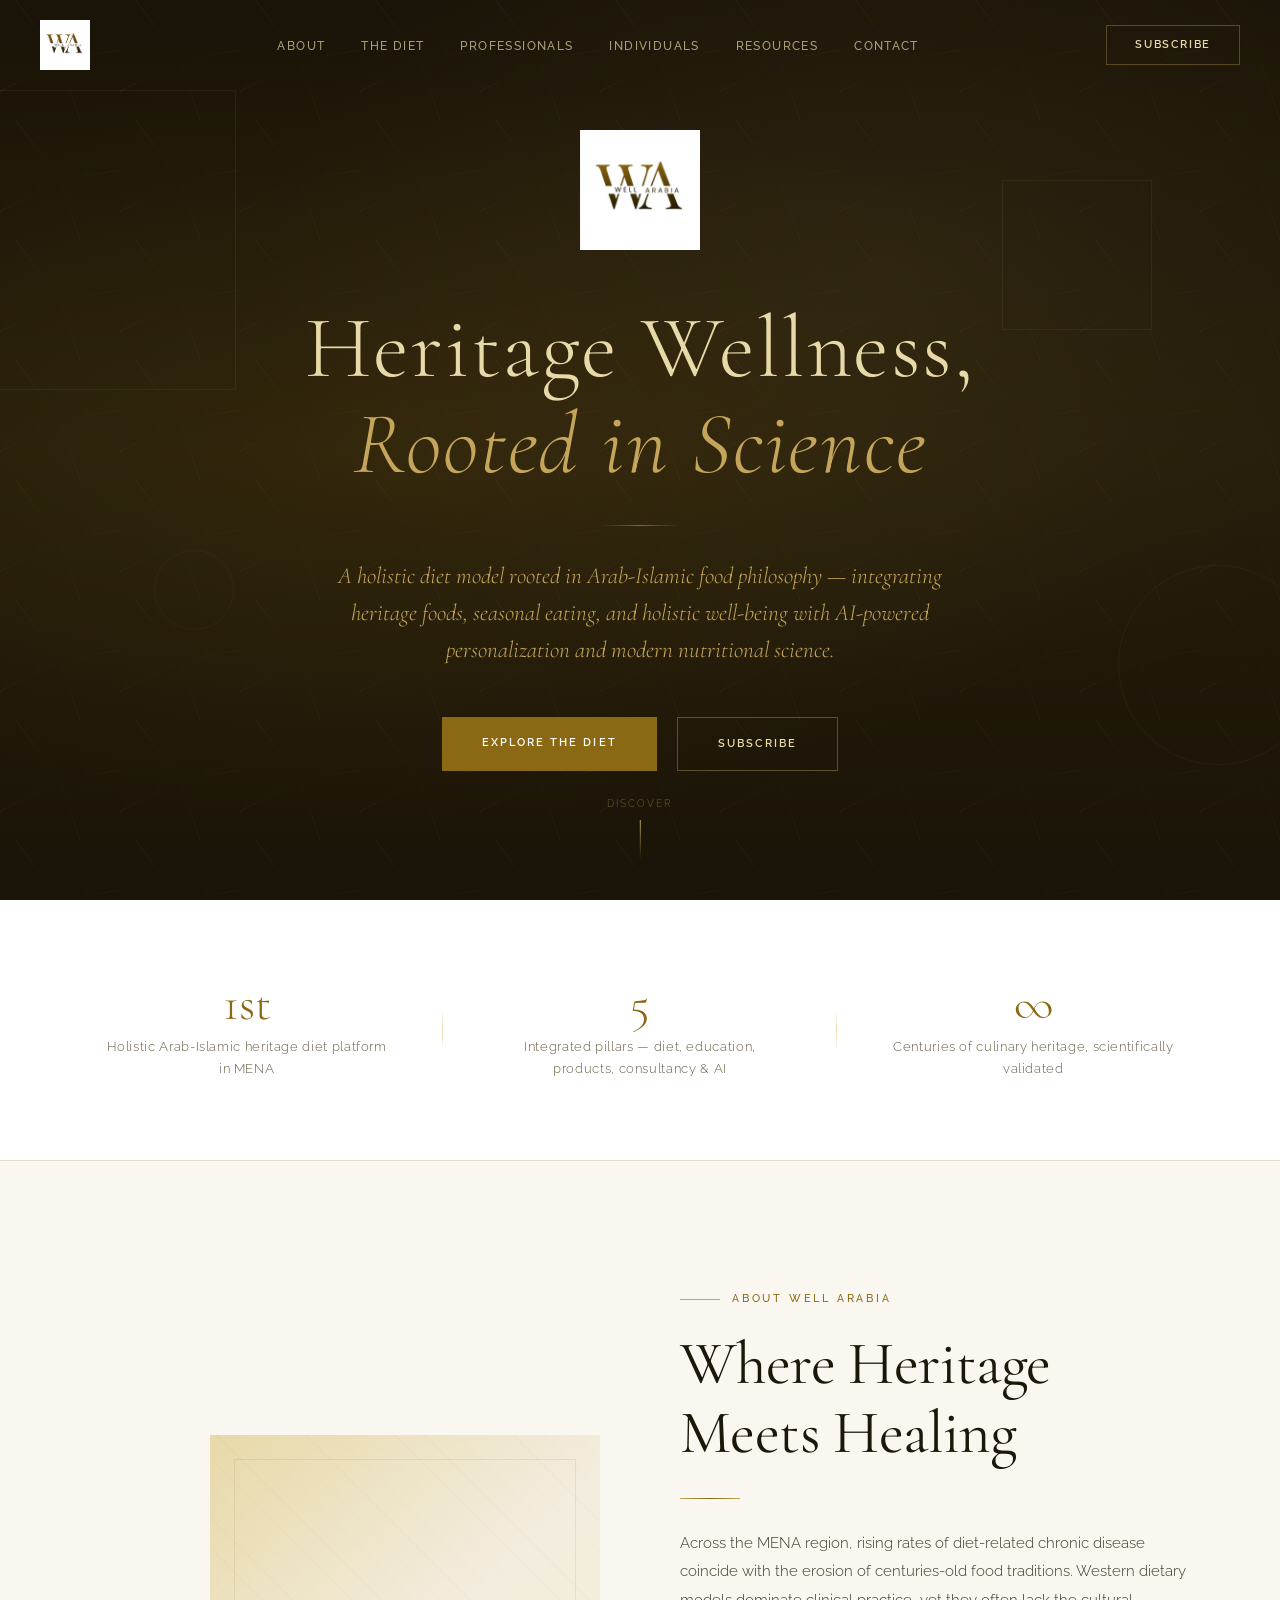
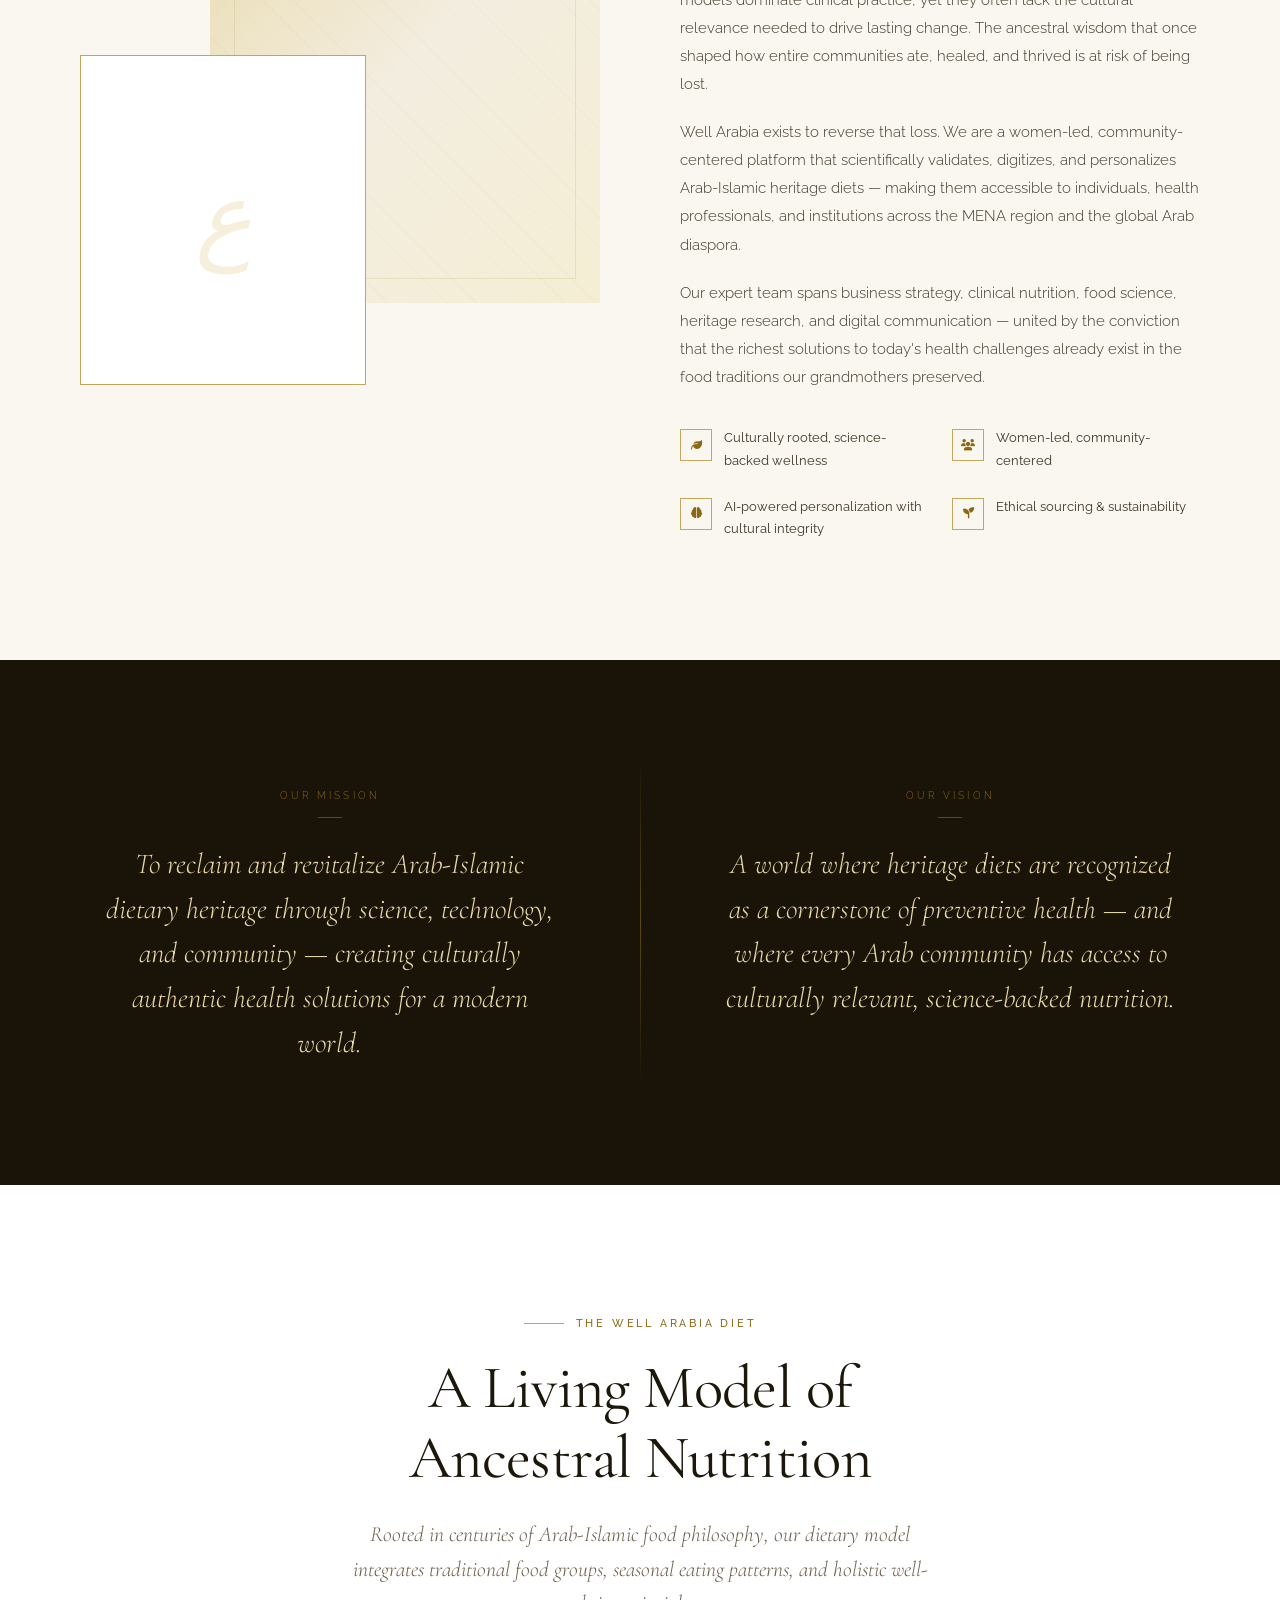
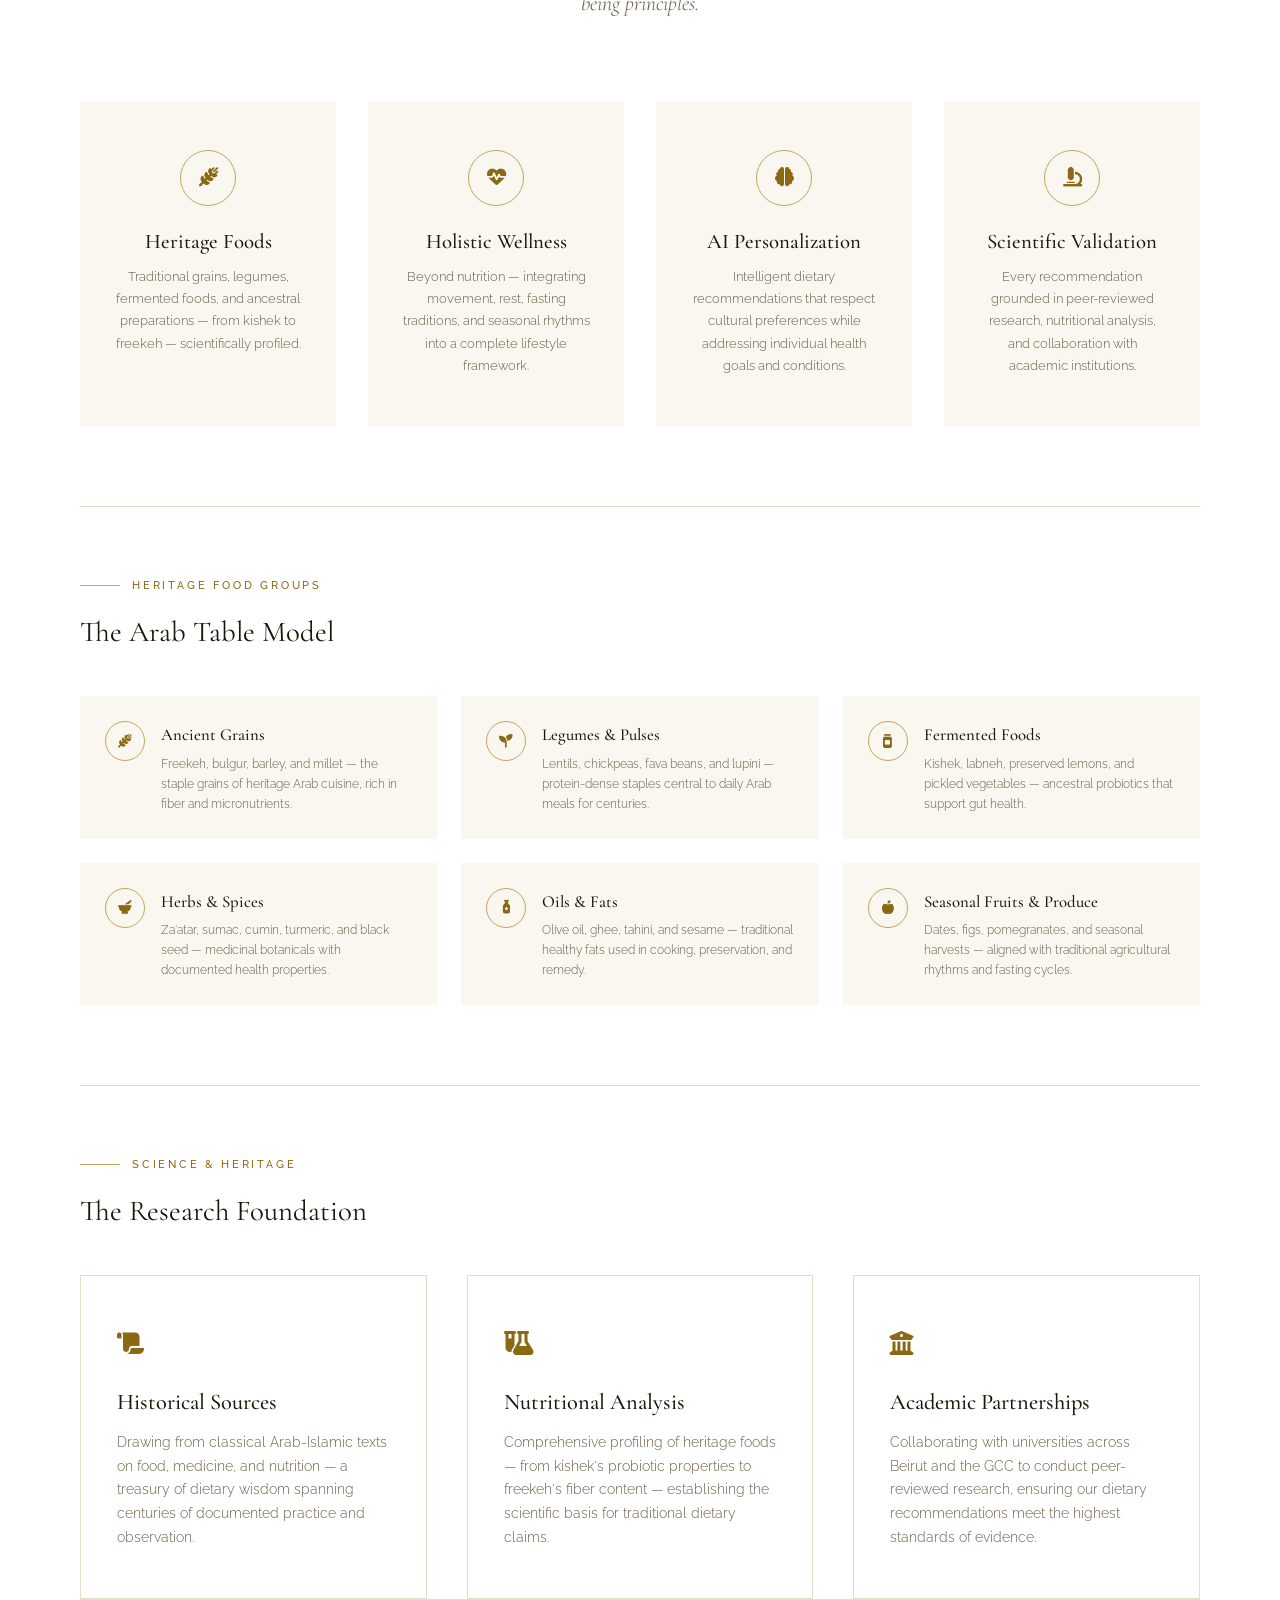
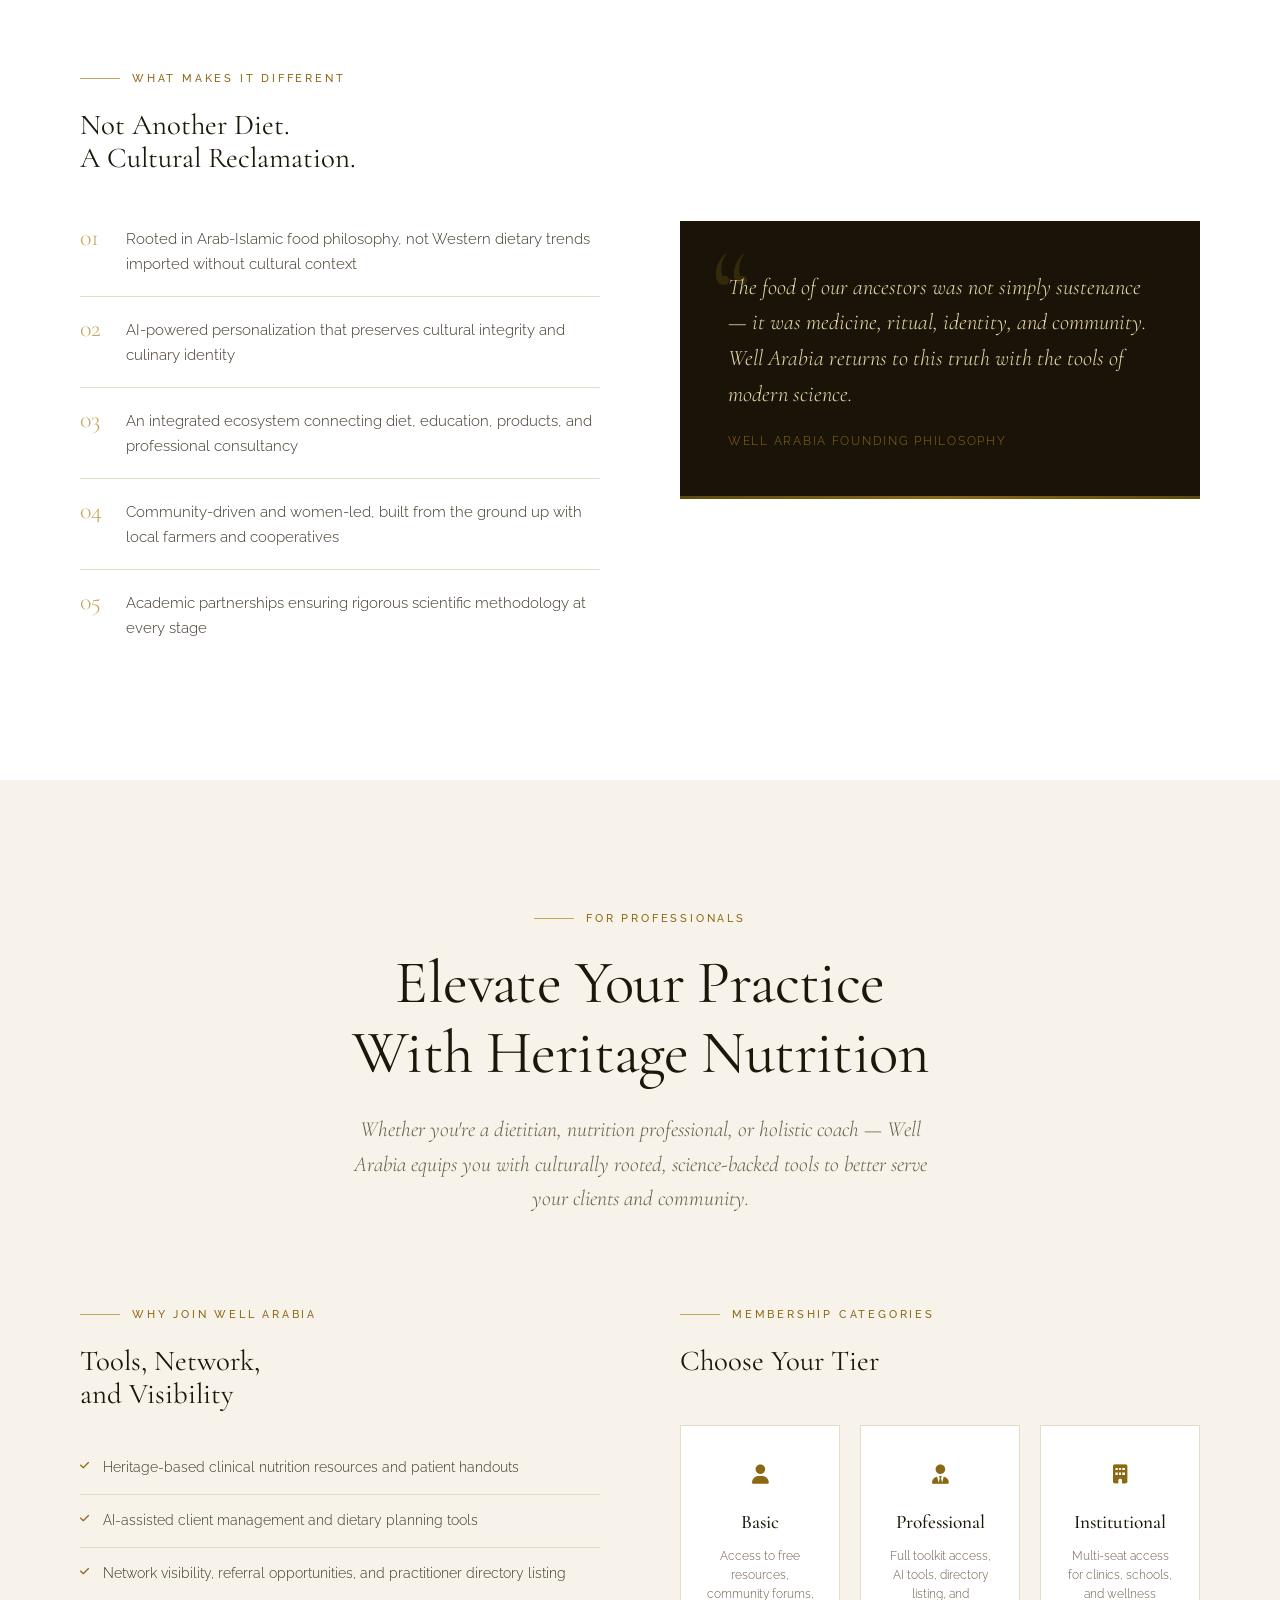
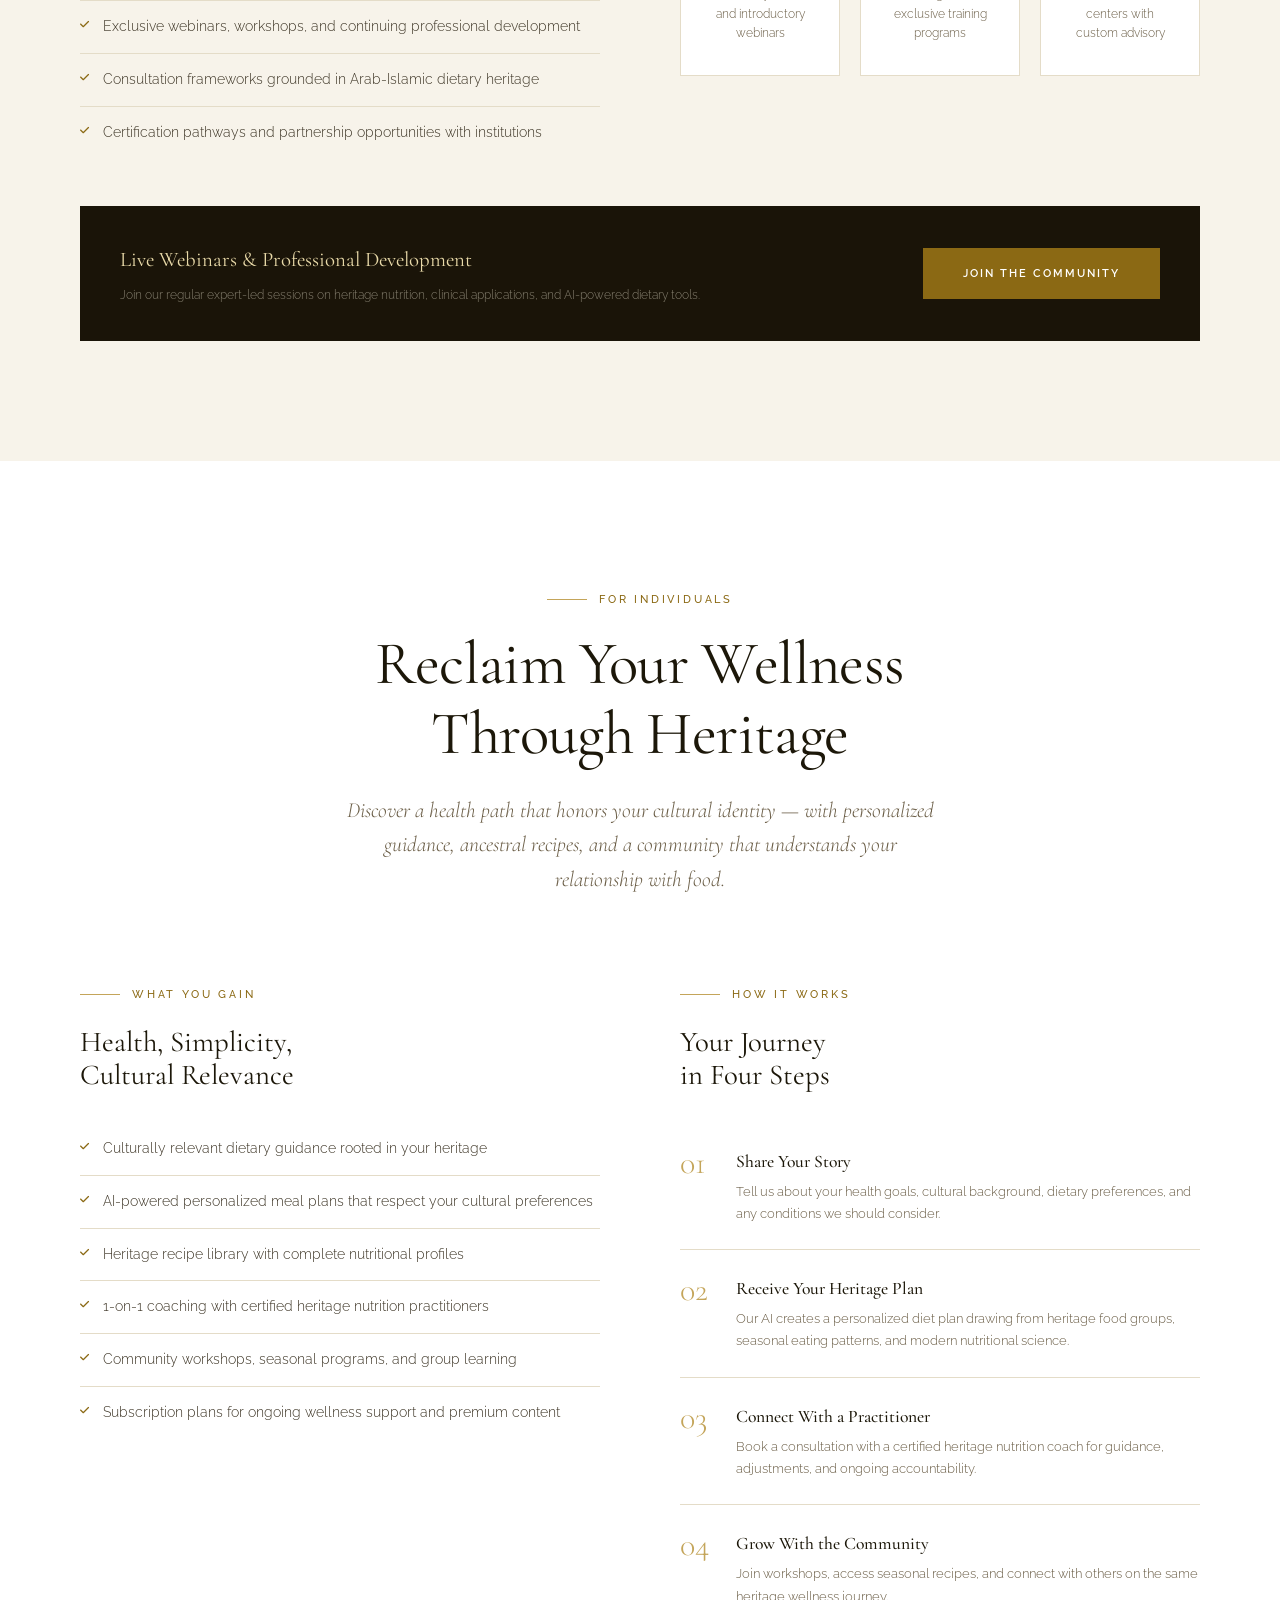
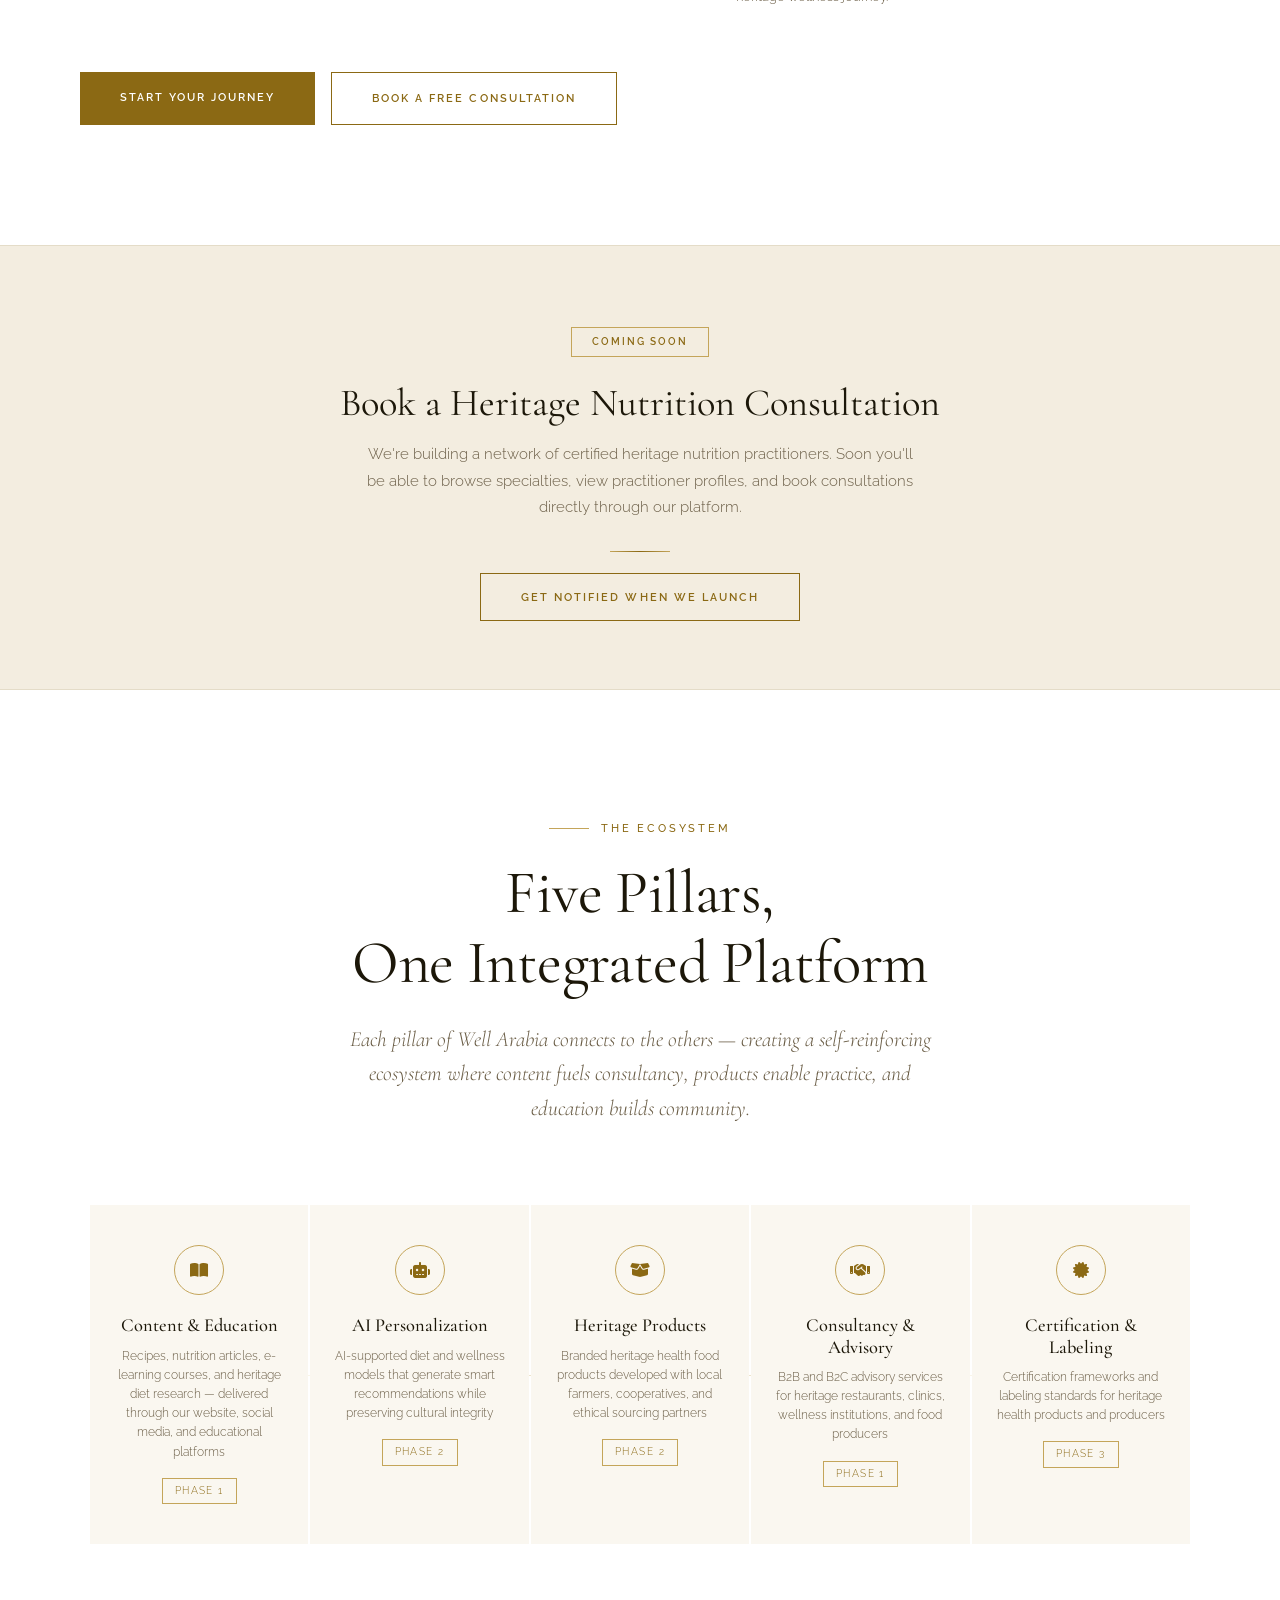
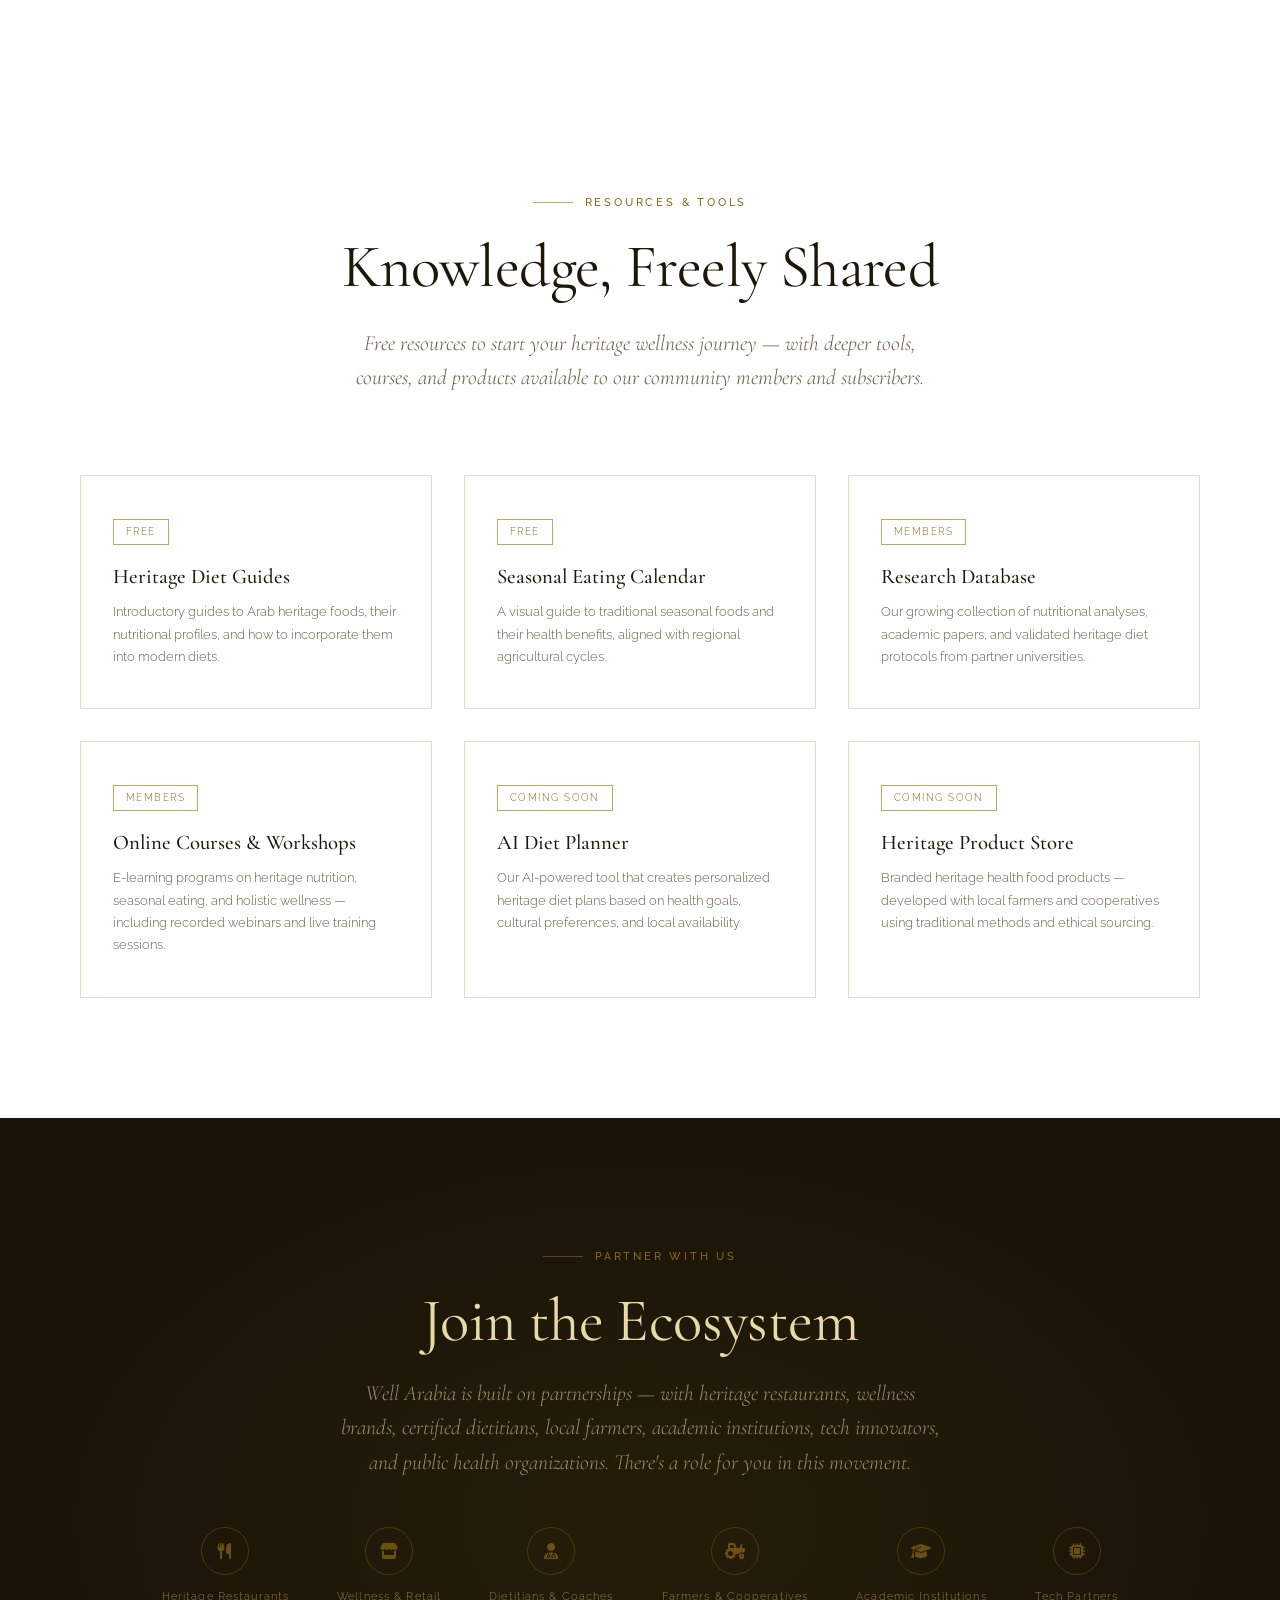
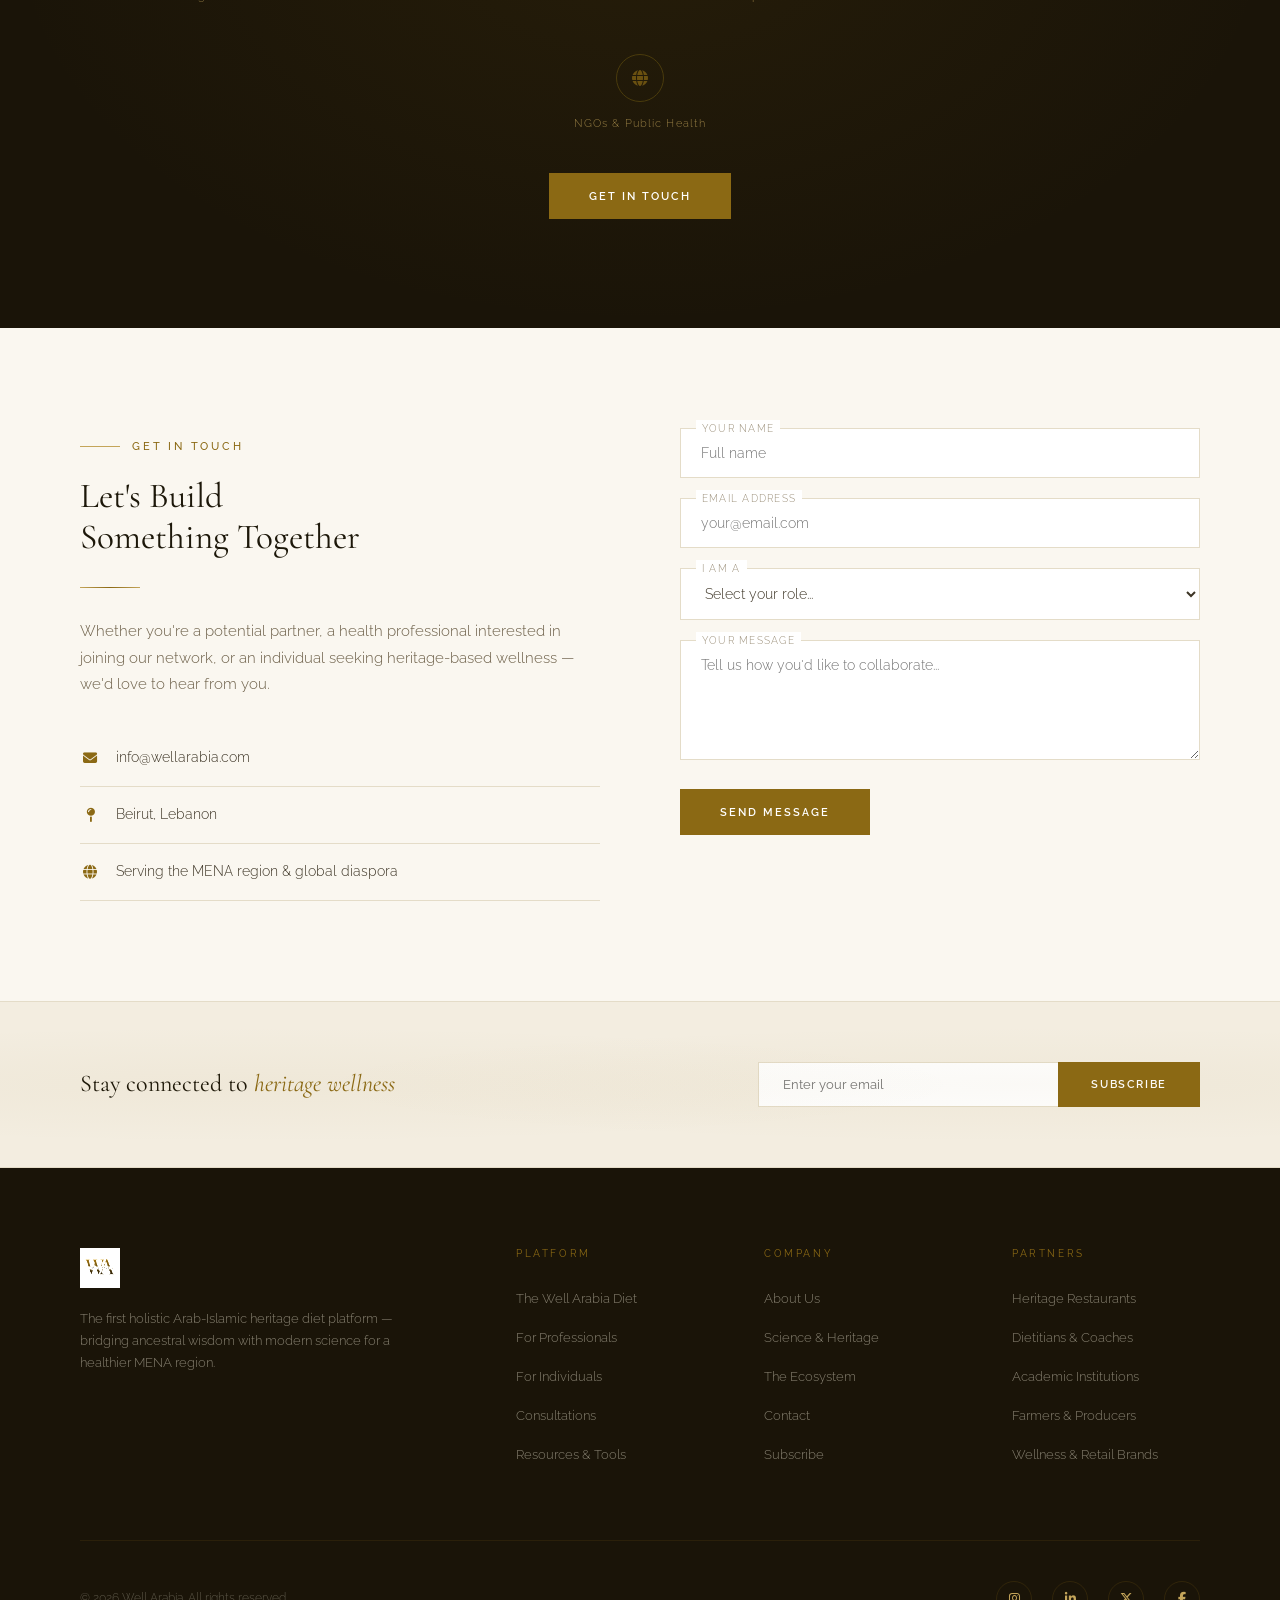
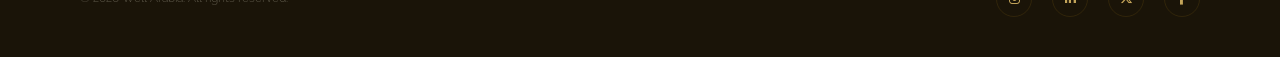
==== index.html @ f4b5411c "Add index.html and logo.jpeg only" ====
<!DOCTYPE html>
<html lang="en">
<head>
    <meta charset="UTF-8">
    <meta name="viewport" content="width=device-width, initial-scale=1.0">
    <meta name="description" content="Well Arabia is the first holistic Arab-Islamic heritage diet platform — bridging ancestral wisdom with modern nutritional science for the MENA region and beyond.">
    <meta name="keywords" content="Arab heritage diet, Islamic nutrition, MENA wellness, heritage foods, ancestral nutrition, cultural health">
    <meta name="author" content="Well Arabia">
    <meta property="og:title" content="Well Arabia — Heritage Wellness, Rooted in Science">
    <meta property="og:description" content="The first holistic Arab-Islamic heritage diet platform — bridging ancestral wisdom with modern nutritional science.">
    <meta property="og:type" content="website">
    <meta property="og:image" content="logo.jpeg">
    <meta name="twitter:card" content="summary_large_image">
    <meta name="twitter:title" content="Well Arabia — Heritage Wellness, Rooted in Science">
    <meta name="twitter:description" content="The first holistic Arab-Islamic heritage diet platform — bridging ancestral wisdom with modern nutritional science.">
    <link rel="icon" type="image/jpeg" href="logo.jpeg">
    <title>Well Arabia — Heritage Wellness, Rooted in Science</title>
    <link rel="preconnect" href="https://fonts.googleapis.com">
    <link rel="preconnect" href="https://fonts.gstatic.com" crossorigin>
    <link href="https://fonts.googleapis.com/css2?family=Cormorant+Garamond:ital,wght@0,300;0,400;0,500;0,600;0,700;1,300;1,400;1,500&family=Raleway:wght@200;300;400;500;600;700&display=swap" rel="stylesheet">
    <link rel="stylesheet" href="https://cdnjs.cloudflare.com/ajax/libs/font-awesome/6.5.1/css/all.min.css">
    <style>
        /* ═══════════════════════════════════════════
           RESET & ROOT
        ═══════════════════════════════════════════ */
        *, *::before, *::after { margin: 0; padding: 0; box-sizing: border-box; }

        :root {
            --gold-deep:    #3A2A08;
            --gold-dark:    #5C4A0E;
            --gold:         #8B6914;
            --gold-mid:     #A6811E;
            --gold-light:   #C4A55A;
            --gold-pale:    #E8D9A8;
            --gold-whisper: #F5EED4;

            --bg-cream:     #FAF7F0;
            --bg-warm:      #F3EDE0;
            --bg-dark:      #1A1408;
            --bg-section:   #F7F3EA;

            --text-dark:    #1C1709;
            --text-body:    #3D3526;
            --text-mid:     #6B5E47;
            --text-light:   #9A8E78;
            --text-on-dark: #F0EAD6;

            --white:        #FFFFFF;
            --border:       #E4DCC8;

            --font-display: 'Cormorant Garamond', Georgia, serif;
            --font-body:    'Raleway', 'Helvetica Neue', sans-serif;

            --ease-out: cubic-bezier(0.25, 0.46, 0.45, 0.94);
            --ease-spring: cubic-bezier(0.34, 1.56, 0.64, 1);
        }

        html {
            scroll-behavior: smooth;
            font-size: 16px;
            overflow-x: hidden;
        }

        body {
            font-family: var(--font-body);
            font-weight: 300;
            color: var(--text-body);
            background: var(--bg-cream);
            line-height: 1.7;
            overflow-x: hidden;
            -webkit-font-smoothing: antialiased;
        }

        ::selection {
            background: var(--gold-pale);
            color: var(--gold-deep);
        }

        img { max-width: 100%; display: block; }
        a { color: inherit; text-decoration: none; }

        /* ═══════════════════════════════════════════
           TYPOGRAPHY
        ═══════════════════════════════════════════ */
        h1, h2, h3, h4, h5 {
            font-family: var(--font-display);
            font-weight: 400;
            color: var(--text-dark);
            line-height: 1.15;
        }

        .section-label {
            font-family: var(--font-body);
            font-weight: 500;
            font-size: 0.7rem;
            letter-spacing: 0.25em;
            text-transform: uppercase;
            color: var(--gold);
            display: inline-flex;
            align-items: center;
            gap: 12px;
            margin-bottom: 20px;
        }

        .section-label::before {
            content: '';
            width: 40px;
            height: 1px;
            background: var(--gold-light);
        }

        .section-title {
            font-size: clamp(2.2rem, 5vw, 3.8rem);
            margin-bottom: 24px;
            letter-spacing: -0.01em;
        }

        .section-subtitle {
            font-family: var(--font-display);
            font-size: clamp(1.1rem, 2vw, 1.35rem);
            font-weight: 300;
            font-style: italic;
            color: var(--text-mid);
            max-width: 600px;
            line-height: 1.6;
        }

        /* ═══════════════════════════════════════════
           LAYOUT UTILITIES
        ═══════════════════════════════════════════ */
        .container {
            max-width: 1200px;
            margin: 0 auto;
            padding: 0 40px;
        }

        .container--narrow {
            max-width: 800px;
        }

        .container--wide {
            max-width: 1400px;
        }

        section {
            padding: 120px 0;
            position: relative;
        }

        /* ═══════════════════════════════════════════
           GOLDEN DIVIDER
        ═══════════════════════════════════════════ */
        .divider {
            width: 60px;
            height: 1px;
            background: linear-gradient(90deg, var(--gold-light), var(--gold), var(--gold-light));
            margin: 30px 0;
        }

        .divider--center { margin: 30px auto; }

        /* ═══════════════════════════════════════════
           GEOMETRIC PATTERN (Arabic-inspired)
        ═══════════════════════════════════════════ */
        .pattern-bg {
            position: absolute;
            width: 100%;
            height: 100%;
            top: 0;
            left: 0;
            opacity: 0.03;
            pointer-events: none;
            background-image:
                repeating-linear-gradient(0deg, transparent, transparent 60px, var(--gold) 60px, var(--gold) 61px),
                repeating-linear-gradient(90deg, transparent, transparent 60px, var(--gold) 60px, var(--gold) 61px);
        }

        /* ═══════════════════════════════════════════
           NAVIGATION
        ═══════════════════════════════════════════ */
        .nav {
            position: fixed;
            top: 0;
            left: 0;
            width: 100%;
            z-index: 1000;
            padding: 20px 0;
            transition: all 0.5s var(--ease-out);
        }

        .nav.scrolled {
            background: rgba(250, 247, 240, 0.95);
            backdrop-filter: blur(20px);
            -webkit-backdrop-filter: blur(20px);
            padding: 12px 0;
            box-shadow: 0 1px 40px rgba(58, 42, 8, 0.06);
        }

        .nav__inner {
            display: flex;
            align-items: center;
            justify-content: space-between;
            max-width: 1400px;
            margin: 0 auto;
            padding: 0 40px;
        }

        .nav__logo {
            height: 50px;
            transition: height 0.5s var(--ease-out);
        }

        .nav.scrolled .nav__logo {
            height: 38px;
        }

        .nav__links {
            display: flex;
            align-items: center;
            gap: 36px;
            list-style: none;
        }

        .nav__link {
            font-family: var(--font-body);
            font-size: 0.72rem;
            font-weight: 500;
            letter-spacing: 0.12em;
            text-transform: uppercase;
            color: var(--text-mid);
            position: relative;
            transition: color 0.3s;
            cursor: pointer;
        }

        .nav__link:hover,
        .nav__link.active {
            color: var(--gold);
        }

        .nav__link::after {
            content: '';
            position: absolute;
            bottom: -4px;
            left: 0;
            width: 0;
            height: 1px;
            background: var(--gold);
            transition: width 0.4s var(--ease-out);
        }

        .nav__link:hover::after,
        .nav__link.active::after {
            width: 100%;
        }

        .nav__cta {
            font-family: var(--font-body);
            font-size: 0.68rem;
            font-weight: 600;
            letter-spacing: 0.15em;
            text-transform: uppercase;
            color: var(--gold-deep);
            border: 1px solid var(--gold);
            padding: 10px 28px;
            transition: all 0.4s var(--ease-out);
            cursor: pointer;
            background: transparent;
        }

        .nav__cta:hover {
            background: var(--gold);
            color: var(--white);
        }

        /* Mobile hamburger */
        .nav__hamburger {
            display: none;
            flex-direction: column;
            gap: 5px;
            cursor: pointer;
            z-index: 1001;
        }

        .nav__hamburger span {
            width: 24px;
            height: 1.5px;
            background: var(--text-dark);
            transition: all 0.3s;
        }

        /* ═══════════════════════════════════════════
           HERO
        ═══════════════════════════════════════════ */
        .hero {
            min-height: 100vh;
            display: flex;
            align-items: center;
            justify-content: center;
            position: relative;
            overflow: hidden;
            background: var(--bg-dark);
            padding: 0;
        }

        .hero__bg {
            position: absolute;
            inset: 0;
            background:
                radial-gradient(ellipse at 30% 50%, rgba(139, 105, 20, 0.15) 0%, transparent 60%),
                radial-gradient(ellipse at 70% 30%, rgba(196, 165, 90, 0.08) 0%, transparent 50%),
                linear-gradient(180deg, var(--bg-dark) 0%, #241C0A 50%, var(--bg-dark) 100%);
        }

        .hero__pattern {
            position: absolute;
            inset: 0;
            opacity: 0.04;
            background-image:
                repeating-conic-gradient(from 0deg at 50% 50%, transparent 0deg, transparent 80deg, var(--gold-light) 80deg, var(--gold-light) 81deg);
            background-size: 120px 120px;
        }

        .hero__content {
            position: relative;
            text-align: center;
            max-width: 900px;
            padding: 40px;
            z-index: 2;
        }

        .hero__logo-mark {
            width: 120px;
            margin: 0 auto 50px;
            opacity: 0;
            transform: translateY(30px);
            animation: fadeUp 1s 0.3s var(--ease-out) forwards;
        }

        .hero__title {
            font-family: var(--font-display);
            font-size: clamp(2.8rem, 7vw, 5.5rem);
            font-weight: 300;
            color: var(--gold-pale);
            letter-spacing: 0.02em;
            line-height: 1.1;
            margin-bottom: 10px;
            opacity: 0;
            transform: translateY(40px);
            animation: fadeUp 1s 0.5s var(--ease-out) forwards;
        }

        .hero__title em {
            font-style: italic;
            color: var(--gold-light);
        }

        .hero__line {
            width: 80px;
            height: 1px;
            background: linear-gradient(90deg, transparent, var(--gold), transparent);
            margin: 32px auto;
            opacity: 0;
            animation: fadeIn 1s 0.9s var(--ease-out) forwards;
        }

        .hero__subtitle {
            font-family: var(--font-display);
            font-size: clamp(1.1rem, 2.2vw, 1.45rem);
            font-weight: 300;
            font-style: italic;
            color: var(--gold-light);
            opacity: 0.8;
            max-width: 650px;
            margin: 0 auto 48px;
            line-height: 1.6;
            opacity: 0;
            transform: translateY(30px);
            animation: fadeUp 1s 0.8s var(--ease-out) forwards;
        }

        .hero__actions {
            display: flex;
            gap: 20px;
            justify-content: center;
            flex-wrap: wrap;
            opacity: 0;
            transform: translateY(20px);
            animation: fadeUp 1s 1.1s var(--ease-out) forwards;
        }

        .btn {
            font-family: var(--font-body);
            font-size: 0.7rem;
            font-weight: 600;
            letter-spacing: 0.18em;
            text-transform: uppercase;
            padding: 16px 40px;
            border: none;
            cursor: pointer;
            transition: all 0.4s var(--ease-out);
            position: relative;
            overflow: hidden;
        }

        .btn--primary {
            background: var(--gold);
            color: var(--white);
        }

        .btn--primary:hover {
            background: var(--gold-mid);
            transform: translateY(-2px);
            box-shadow: 0 12px 40px rgba(139, 105, 20, 0.3);
        }

        .btn--outline {
            background: transparent;
            color: var(--gold-pale);
            border: 1px solid rgba(196, 165, 90, 0.4);
        }

        .btn--outline:hover {
            border-color: var(--gold);
            color: var(--gold-light);
            transform: translateY(-2px);
        }

        .btn--dark {
            background: transparent;
            color: var(--gold);
            border: 1px solid var(--gold);
        }

        .btn--dark:hover {
            background: var(--gold);
            color: var(--white);
            transform: translateY(-2px);
            box-shadow: 0 12px 40px rgba(139, 105, 20, 0.2);
        }

        .hero__scroll {
            position: absolute;
            bottom: 40px;
            left: 50%;
            transform: translateX(-50%);
            display: flex;
            flex-direction: column;
            align-items: center;
            gap: 8px;
            opacity: 0;
            animation: fadeIn 1s 1.5s var(--ease-out) forwards;
        }

        .hero__scroll span {
            font-family: var(--font-body);
            font-size: 0.6rem;
            letter-spacing: 0.2em;
            text-transform: uppercase;
            color: var(--gold-light);
            opacity: 0.5;
        }

        .hero__scroll-line {
            width: 1px;
            height: 40px;
            background: linear-gradient(180deg, var(--gold-light), transparent);
            animation: scrollPulse 2s infinite;
        }

        @keyframes scrollPulse {
            0%, 100% { opacity: 0.3; transform: scaleY(0.5); transform-origin: top; }
            50% { opacity: 0.8; transform: scaleY(1); }
        }

        /* ═══════════════════════════════════════════
           INTRODUCTION STRIP
        ═══════════════════════════════════════════ */
        .intro-strip {
            padding: 80px 0;
            background: var(--white);
            border-bottom: 1px solid var(--border);
        }

        .intro-strip__inner {
            display: grid;
            grid-template-columns: repeat(3, 1fr);
            gap: 60px;
            text-align: center;
        }

        .intro-strip__item {
            padding: 0 20px;
        }

        .intro-strip__number {
            font-family: var(--font-display);
            font-size: 3rem;
            font-weight: 300;
            color: var(--gold);
            line-height: 1;
            margin-bottom: 8px;
        }

        .intro-strip__text {
            font-size: 0.8rem;
            letter-spacing: 0.05em;
            color: var(--text-mid);
        }

        /* ═══════════════════════════════════════════
           ABOUT SECTION
        ═══════════════════════════════════════════ */
        .about {
            background: var(--bg-cream);
        }

        .about__grid {
            display: grid;
            grid-template-columns: 1fr 1fr;
            gap: 80px;
            align-items: center;
        }

        .about__visual {
            position: relative;
            height: 550px;
        }

        .about__image-frame {
            position: absolute;
            width: 75%;
            height: 85%;
            top: 0;
            right: 0;
            background:
                linear-gradient(135deg, var(--gold-pale) 0%, var(--bg-warm) 50%, var(--gold-whisper) 100%);
            overflow: hidden;
        }

        .about__image-frame::after {
            content: '';
            position: absolute;
            inset: 0;
            background:
                repeating-linear-gradient(45deg, transparent, transparent 20px, rgba(139,105,20,0.03) 20px, rgba(139,105,20,0.03) 21px);
        }

        .about__image-accent {
            position: absolute;
            width: 55%;
            height: 60%;
            bottom: 0;
            left: 0;
            border: 1px solid var(--gold-light);
            z-index: 2;
            display: flex;
            align-items: center;
            justify-content: center;
            background: var(--white);
        }

        .about__image-accent .arabesque {
            font-family: var(--font-display);
            font-size: 6rem;
            color: var(--gold-pale);
            opacity: 0.4;
            font-style: italic;
        }

        .about__text p {
            margin-bottom: 20px;
            font-size: 0.95rem;
            line-height: 1.85;
        }

        .about__values {
            display: grid;
            grid-template-columns: 1fr 1fr;
            gap: 24px;
            margin-top: 36px;
        }

        .about__value {
            display: flex;
            align-items: flex-start;
            gap: 12px;
        }

        .about__value-icon {
            width: 32px;
            height: 32px;
            border: 1px solid var(--gold-light);
            display: flex;
            align-items: center;
            justify-content: center;
            flex-shrink: 0;
            margin-top: 2px;
        }

        .about__value-icon i {
            font-size: 0.7rem;
            color: var(--gold);
        }

        .about__value-text {
            font-size: 0.82rem;
            font-weight: 400;
            color: var(--text-body);
        }

        /* ═══════════════════════════════════════════
           MISSION / VISION BAND
        ═══════════════════════════════════════════ */
        .mission-band {
            background: var(--bg-dark);
            padding: 100px 0;
            position: relative;
            overflow: hidden;
        }

        .mission-band__pattern {
            position: absolute;
            inset: 0;
            opacity: 0.03;
            background:
                radial-gradient(circle at 20% 50%, var(--gold) 1px, transparent 1px),
                radial-gradient(circle at 80% 50%, var(--gold) 1px, transparent 1px);
            background-size: 40px 40px;
        }

        .mission-band__grid {
            display: grid;
            grid-template-columns: 1fr 1px 1fr;
            gap: 60px;
            position: relative;
        }

        .mission-band__divider {
            background: linear-gradient(180deg, transparent, var(--gold-dark), transparent);
        }

        .mission-band__item {
            text-align: center;
            padding: 20px;
        }

        .mission-band__label {
            font-family: var(--font-body);
            font-size: 0.65rem;
            letter-spacing: 0.3em;
            text-transform: uppercase;
            color: var(--gold);
            margin-bottom: 24px;
        }

        .mission-band__text {
            font-family: var(--font-display);
            font-size: clamp(1.3rem, 2.5vw, 1.8rem);
            font-weight: 300;
            font-style: italic;
            color: var(--gold-pale);
            line-height: 1.55;
            max-width: 450px;
            margin: 0 auto;
        }

        /* ═══════════════════════════════════════════
           THE WELL ARABIA DIET
        ═══════════════════════════════════════════ */
        .diet {
            background: var(--white);
        }

        .diet__header {
            text-align: center;
            margin-bottom: 80px;
        }

        .diet__header .section-subtitle {
            margin: 0 auto;
        }

        .diet__pillars {
            display: grid;
            grid-template-columns: repeat(4, 1fr);
            gap: 32px;
            margin-bottom: 80px;
        }

        .pillar {
            padding: 48px 32px;
            text-align: center;
            border: 1px solid transparent;
            transition: all 0.5s var(--ease-out);
            position: relative;
            background: var(--bg-cream);
        }

        .pillar:hover {
            border-color: var(--gold-light);
            transform: translateY(-8px);
            box-shadow: 0 20px 60px rgba(58, 42, 8, 0.08);
        }

        .pillar__icon {
            width: 56px;
            height: 56px;
            margin: 0 auto 24px;
            display: flex;
            align-items: center;
            justify-content: center;
            border: 1px solid var(--gold-light);
            color: var(--gold);
            font-size: 1.2rem;
            transition: all 0.4s;
        }

        .pillar:hover .pillar__icon {
            background: var(--gold);
            color: var(--white);
            border-color: var(--gold);
        }

        .pillar__title {
            font-family: var(--font-display);
            font-size: 1.3rem;
            font-weight: 500;
            margin-bottom: 12px;
            color: var(--text-dark);
        }

        .pillar__desc {
            font-size: 0.82rem;
            color: var(--text-mid);
            line-height: 1.7;
        }

        /* What makes it different */
        .diet__difference {
            display: grid;
            grid-template-columns: 1fr 1fr;
            gap: 80px;
            align-items: center;
            padding-top: 60px;
            border-top: 1px solid var(--border);
        }

        .diet__difference-list {
            list-style: none;
        }

        .diet__difference-list li {
            padding: 20px 0;
            border-bottom: 1px solid var(--border);
            display: flex;
            align-items: flex-start;
            gap: 16px;
            font-size: 0.92rem;
        }

        .diet__difference-list li:last-child {
            border-bottom: none;
        }

        .diet__difference-list .num {
            font-family: var(--font-display);
            font-size: 1.5rem;
            color: var(--gold-light);
            font-weight: 300;
            line-height: 1;
            flex-shrink: 0;
            width: 30px;
        }

        .diet__quote {
            padding: 48px;
            background: var(--bg-dark);
            position: relative;
        }

        .diet__quote::before {
            content: '\201C';
            font-family: var(--font-display);
            font-size: 8rem;
            color: var(--gold-dark);
            position: absolute;
            top: 10px;
            left: 30px;
            line-height: 1;
            opacity: 0.4;
        }

        .diet__quote p {
            font-family: var(--font-display);
            font-size: 1.4rem;
            font-style: italic;
            font-weight: 300;
            color: var(--gold-pale);
            line-height: 1.6;
            position: relative;
            z-index: 1;
        }

        .diet__quote cite {
            display: block;
            margin-top: 20px;
            font-style: normal;
            font-family: var(--font-body);
            font-size: 0.72rem;
            letter-spacing: 0.15em;
            text-transform: uppercase;
            color: var(--gold);
        }

        /* ═══════════════════════════════════════════
           AUDIENCE SPLIT (For Professionals / Individuals)
        ═══════════════════════════════════════════ */
        .audience {
            background: var(--bg-section);
            position: relative;
        }

        .audience__header {
            text-align: center;
            margin-bottom: 80px;
        }

        .audience__grid {
            display: grid;
            grid-template-columns: 1fr 1fr;
            gap: 0;
        }

        .audience__card {
            padding: 64px 56px;
            position: relative;
            transition: all 0.5s var(--ease-out);
        }

        .audience__card--pro {
            background: var(--white);
            border: 1px solid var(--border);
        }

        .audience__card--ind {
            background: var(--bg-dark);
            color: var(--text-on-dark);
        }

        .audience__card-label {
            font-family: var(--font-body);
            font-size: 0.65rem;
            letter-spacing: 0.3em;
            text-transform: uppercase;
            color: var(--gold);
            margin-bottom: 20px;
        }

        .audience__card-title {
            font-family: var(--font-display);
            font-size: clamp(1.8rem, 3vw, 2.4rem);
            font-weight: 400;
            margin-bottom: 20px;
        }

        .audience__card--ind .audience__card-title {
            color: var(--gold-pale);
        }

        .audience__card-desc {
            font-size: 0.9rem;
            line-height: 1.8;
            margin-bottom: 32px;
            opacity: 0.85;
        }

        .audience__card--ind .audience__card-desc {
            color: rgba(240, 234, 214, 0.7);
        }

        .audience__benefits {
            list-style: none;
            margin-bottom: 40px;
        }

        .audience__benefits li {
            padding: 12px 0;
            font-size: 0.85rem;
            display: flex;
            align-items: center;
            gap: 12px;
            border-bottom: 1px solid rgba(228, 220, 200, 0.2);
        }

        .audience__card--ind .audience__benefits li {
            border-bottom-color: rgba(139, 105, 20, 0.15);
        }

        .audience__benefits li i {
            color: var(--gold);
            font-size: 0.6rem;
            flex-shrink: 0;
        }

        /* ═══════════════════════════════════════════
           ECOSYSTEM
        ═══════════════════════════════════════════ */
        .ecosystem {
            background: var(--white);
            overflow: hidden;
        }

        .ecosystem__header {
            text-align: center;
            margin-bottom: 80px;
        }

        .ecosystem__ring {
            display: grid;
            grid-template-columns: repeat(5, 1fr);
            gap: 2px;
            max-width: 1100px;
            margin: 0 auto;
        }

        .eco-node {
            padding: 40px 24px;
            text-align: center;
            background: var(--bg-cream);
            position: relative;
            transition: all 0.5s var(--ease-out);
        }

        .eco-node:hover {
            background: var(--bg-dark);
            color: var(--gold-pale);
        }

        .eco-node:hover .eco-node__title,
        .eco-node:hover .eco-node__desc {
            color: var(--gold-pale);
        }

        .eco-node:hover .eco-node__icon {
            background: var(--gold);
            color: var(--white);
            border-color: var(--gold);
        }

        .eco-node__icon {
            width: 50px;
            height: 50px;
            border: 1px solid var(--gold-light);
            display: flex;
            align-items: center;
            justify-content: center;
            margin: 0 auto 20px;
            font-size: 1rem;
            color: var(--gold);
            transition: all 0.4s;
        }

        .eco-node__title {
            font-family: var(--font-display);
            font-size: 1.15rem;
            font-weight: 500;
            color: var(--text-dark);
            margin-bottom: 10px;
            transition: color 0.4s;
        }

        .eco-node__desc {
            font-size: 0.75rem;
            color: var(--text-mid);
            line-height: 1.6;
            transition: color 0.4s;
        }

        .eco-node__stage {
            display: inline-block;
            margin-top: 16px;
            font-size: 0.6rem;
            letter-spacing: 0.15em;
            text-transform: uppercase;
            color: var(--gold);
            border: 1px solid var(--gold-light);
            padding: 4px 12px;
        }

        /* ═══════════════════════════════════════════
           SCIENCE & HERITAGE
        ═══════════════════════════════════════════ */
        .science {
            background: var(--bg-section);
            position: relative;
        }

        .science__grid {
            display: grid;
            grid-template-columns: 1fr 1fr 1fr;
            gap: 40px;
        }

        .science__card {
            padding: 48px 36px;
            background: var(--white);
            border: 1px solid var(--border);
            transition: all 0.5s var(--ease-out);
        }

        .science__card:hover {
            border-color: var(--gold-light);
            box-shadow: 0 16px 48px rgba(58, 42, 8, 0.06);
        }

        .science__card-icon {
            font-size: 1.5rem;
            color: var(--gold);
            margin-bottom: 24px;
        }

        .science__card-title {
            font-family: var(--font-display);
            font-size: 1.4rem;
            font-weight: 500;
            margin-bottom: 16px;
            color: var(--text-dark);
        }

        .science__card-text {
            font-size: 0.85rem;
            line-height: 1.75;
            color: var(--text-mid);
        }

        /* ═══════════════════════════════════════════
           RESOURCES
        ═══════════════════════════════════════════ */
        .resources {
            background: var(--white);
        }

        .resources__grid {
            display: grid;
            grid-template-columns: repeat(3, 1fr);
            gap: 32px;
        }

        .resource-card {
            border: 1px solid var(--border);
            padding: 40px 32px;
            transition: all 0.5s var(--ease-out);
            position: relative;
            overflow: hidden;
        }

        .resource-card::before {
            content: '';
            position: absolute;
            top: 0;
            left: 0;
            width: 100%;
            height: 3px;
            background: linear-gradient(90deg, var(--gold), var(--gold-light));
            transform: scaleX(0);
            transform-origin: left;
            transition: transform 0.5s var(--ease-out);
        }

        .resource-card:hover::before {
            transform: scaleX(1);
        }

        .resource-card:hover {
            border-color: var(--gold-light);
            transform: translateY(-4px);
            box-shadow: 0 12px 36px rgba(58, 42, 8, 0.06);
        }

        .resource-card__badge {
            display: inline-block;
            font-size: 0.6rem;
            letter-spacing: 0.15em;
            text-transform: uppercase;
            color: var(--gold);
            border: 1px solid var(--gold-light);
            padding: 4px 12px;
            margin-bottom: 20px;
        }

        .resource-card__title {
            font-family: var(--font-display);
            font-size: 1.3rem;
            font-weight: 500;
            color: var(--text-dark);
            margin-bottom: 12px;
        }

        .resource-card__text {
            font-size: 0.82rem;
            color: var(--text-mid);
            line-height: 1.7;
        }

        /* ═══════════════════════════════════════════
           PARTNER CTA
        ═══════════════════════════════════════════ */
        .partner-cta {
            background: var(--bg-dark);
            padding: 120px 0;
            text-align: center;
            position: relative;
            overflow: hidden;
        }

        .partner-cta__bg {
            position: absolute;
            inset: 0;
            background:
                radial-gradient(ellipse at 50% 50%, rgba(139, 105, 20, 0.1) 0%, transparent 70%);
        }

        .partner-cta__content {
            position: relative;
            z-index: 1;
        }

        .partner-cta .section-label {
            color: var(--gold);
        }

        .partner-cta .section-label::before {
            background: var(--gold-dark);
        }

        .partner-cta .section-title {
            color: var(--gold-pale);
            margin-bottom: 20px;
        }

        .partner-cta .section-subtitle {
            color: rgba(232, 217, 168, 0.6);
            margin: 0 auto 48px;
        }

        .partner-cta__types {
            display: flex;
            justify-content: center;
            gap: 48px;
            margin-bottom: 48px;
            flex-wrap: wrap;
        }

        .partner-type {
            text-align: center;
            opacity: 0.7;
            transition: opacity 0.3s;
            cursor: default;
        }

        .partner-type:hover {
            opacity: 1;
        }

        .partner-type__icon {
            width: 48px;
            height: 48px;
            border: 1px solid var(--gold-dark);
            display: flex;
            align-items: center;
            justify-content: center;
            margin: 0 auto 12px;
            color: var(--gold);
            font-size: 1rem;
        }

        .partner-type__label {
            font-size: 0.7rem;
            letter-spacing: 0.1em;
            color: var(--gold-light);
        }

        /* ═══════════════════════════════════════════
           CONTACT / FOOTER
        ═══════════════════════════════════════════ */
        .contact {
            background: var(--bg-cream);
            padding: 100px 0;
        }

        .contact__grid {
            display: grid;
            grid-template-columns: 1fr 1fr;
            gap: 80px;
        }

        .contact__info h3 {
            font-size: 2.2rem;
            margin-bottom: 20px;
        }

        .contact__info p {
            font-size: 0.92rem;
            color: var(--text-mid);
            line-height: 1.8;
            margin-bottom: 32px;
        }

        .contact__detail {
            display: flex;
            align-items: center;
            gap: 16px;
            padding: 16px 0;
            border-bottom: 1px solid var(--border);
            font-size: 0.88rem;
        }

        .contact__detail i {
            color: var(--gold);
            width: 20px;
            text-align: center;
        }

        .contact__form {
            display: flex;
            flex-direction: column;
            gap: 20px;
        }

        .form-group {
            position: relative;
        }

        .form-group input,
        .form-group textarea,
        .form-group select {
            width: 100%;
            padding: 16px 20px;
            font-family: var(--font-body);
            font-size: 0.85rem;
            font-weight: 300;
            border: 1px solid var(--border);
            background: var(--white);
            color: var(--text-body);
            outline: none;
            transition: border-color 0.3s;
        }

        .form-group input:focus,
        .form-group textarea:focus,
        .form-group select:focus {
            border-color: var(--gold);
        }

        .form-group textarea {
            min-height: 120px;
            resize: vertical;
        }

        .form-group label {
            position: absolute;
            top: -8px;
            left: 16px;
            font-size: 0.65rem;
            letter-spacing: 0.12em;
            text-transform: uppercase;
            color: var(--text-light);
            background: var(--white);
            padding: 0 6px;
        }

        /* ═══════════════════════════════════════════
           NEWSLETTER STRIP
        ═══════════════════════════════════════════ */
        .newsletter {
            padding: 60px 0;
            background: var(--bg-warm);
            border-top: 1px solid var(--border);
            border-bottom: 1px solid var(--border);
        }

        .newsletter__inner {
            display: flex;
            align-items: center;
            justify-content: space-between;
            gap: 40px;
            flex-wrap: wrap;
        }

        .newsletter__text {
            font-family: var(--font-display);
            font-size: 1.5rem;
            font-weight: 400;
            color: var(--text-dark);
        }

        .newsletter__text span {
            font-style: italic;
            color: var(--gold);
        }

        .newsletter__form {
            display: flex;
            gap: 0;
        }

        .newsletter__input {
            padding: 14px 24px;
            font-family: var(--font-body);
            font-size: 0.82rem;
            border: 1px solid var(--border);
            border-right: none;
            background: var(--white);
            color: var(--text-body);
            width: 300px;
            outline: none;
            transition: border-color 0.3s;
        }

        .newsletter__input:focus {
            border-color: var(--gold);
        }

        .newsletter__submit {
            padding: 14px 32px;
            font-family: var(--font-body);
            font-size: 0.68rem;
            font-weight: 600;
            letter-spacing: 0.15em;
            text-transform: uppercase;
            background: var(--gold);
            color: var(--white);
            border: 1px solid var(--gold);
            cursor: pointer;
            transition: all 0.3s;
        }

        .newsletter__submit:hover {
            background: var(--gold-dark);
            border-color: var(--gold-dark);
        }

        /* ═══════════════════════════════════════════
           FOOTER
        ═══════════════════════════════════════════ */
        .footer {
            background: var(--bg-dark);
            padding: 80px 0 40px;
        }

        .footer__top {
            display: grid;
            grid-template-columns: 2fr 1fr 1fr 1fr;
            gap: 60px;
            padding-bottom: 60px;
            border-bottom: 1px solid rgba(139, 105, 20, 0.15);
        }

        .footer__brand-desc {
            font-size: 0.82rem;
            color: rgba(240, 234, 214, 0.5);
            line-height: 1.7;
            margin-top: 20px;
            max-width: 320px;
        }

        .footer__logo {
            height: 40px;
            filter: brightness(1.2);
        }

        .footer__heading {
            font-family: var(--font-body);
            font-size: 0.65rem;
            letter-spacing: 0.25em;
            text-transform: uppercase;
            color: var(--gold);
            margin-bottom: 24px;
        }

        .footer__links {
            list-style: none;
        }

        .footer__links li {
            margin-bottom: 12px;
        }

        .footer__links a {
            font-size: 0.82rem;
            color: rgba(240, 234, 214, 0.5);
            transition: color 0.3s;
        }

        .footer__links a:hover {
            color: var(--gold-pale);
        }

        .footer__bottom {
            display: flex;
            justify-content: space-between;
            align-items: center;
            padding-top: 40px;
            flex-wrap: wrap;
            gap: 20px;
        }

        .footer__copy {
            font-size: 0.72rem;
            color: rgba(240, 234, 214, 0.3);
        }

        .footer__social {
            display: flex;
            gap: 20px;
        }

        .footer__social a {
            width: 36px;
            height: 36px;
            border: 1px solid rgba(139, 105, 20, 0.2);
            display: flex;
            align-items: center;
            justify-content: center;
            color: var(--gold-light);
            font-size: 0.8rem;
            transition: all 0.3s;
        }

        .footer__social a:hover {
            background: var(--gold);
            border-color: var(--gold);
            color: var(--white);
        }

        /* ═══════════════════════════════════════════
           ANIMATIONS
        ═══════════════════════════════════════════ */
        @keyframes fadeUp {
            to { opacity: 1; transform: translateY(0); }
        }

        @keyframes fadeIn {
            to { opacity: 1; }
        }

        .reveal {
            opacity: 0;
            transform: translateY(40px);
            transition: all 0.8s var(--ease-out);
        }

        .reveal.visible {
            opacity: 1;
            transform: translateY(0);
        }

        .reveal-delay-1 { transition-delay: 0.1s; }
        .reveal-delay-2 { transition-delay: 0.2s; }
        .reveal-delay-3 { transition-delay: 0.3s; }
        .reveal-delay-4 { transition-delay: 0.4s; }

        /* ═══════════════════════════════════════════
           MOBILE MENU
        ═══════════════════════════════════════════ */
        .mobile-menu {
            position: fixed;
            inset: 0;
            background: rgba(26, 20, 8, 0.97);
            z-index: 999;
            display: flex;
            flex-direction: column;
            align-items: center;
            justify-content: center;
            gap: 32px;
            opacity: 0;
            pointer-events: none;
            transition: opacity 0.4s;
        }

        .mobile-menu.open {
            opacity: 1;
            pointer-events: all;
        }

        .mobile-menu a {
            font-family: var(--font-display);
            font-size: 2rem;
            color: var(--gold-pale);
            transition: color 0.3s;
        }

        .mobile-menu a:hover {
            color: var(--gold);
        }

        .mobile-menu__close {
            position: absolute;
            top: 28px;
            right: 40px;
            font-size: 1.5rem;
            color: var(--gold-light);
            cursor: pointer;
            background: none;
            border: none;
        }

        /* ═══════════════════════════════════════════
           RESPONSIVE
        ═══════════════════════════════════════════ */
        @media (max-width: 1024px) {
            .diet__pillars { grid-template-columns: repeat(2, 1fr); }
            .ecosystem__ring { grid-template-columns: repeat(3, 1fr); }
            .footer__top { grid-template-columns: 1fr 1fr; gap: 40px; }
        }

        @media (max-width: 768px) {
            section { padding: 80px 0; }
            .container { padding: 0 24px; }

            .nav__links { display: none; }
            .nav__cta { display: none; }
            .nav__hamburger { display: flex; }

            .about__grid { grid-template-columns: 1fr; gap: 40px; }
            .about__visual { height: 350px; }
            .about__values { grid-template-columns: 1fr; }

            .mission-band__grid {
                grid-template-columns: 1fr;
                gap: 40px;
            }
            .mission-band__divider { display: none; }

            .diet__pillars { grid-template-columns: 1fr; }
            .diet__difference { grid-template-columns: 1fr; gap: 40px; }

            .audience__grid { grid-template-columns: 1fr; }

            .ecosystem__ring { grid-template-columns: 1fr 1fr; }

            .science__grid { grid-template-columns: 1fr; }
            .resources__grid { grid-template-columns: 1fr; }

            .contact__grid { grid-template-columns: 1fr; gap: 40px; }

            .newsletter__inner { flex-direction: column; text-align: center; }
            .newsletter__input { width: 100%; }

            .footer__top { grid-template-columns: 1fr; gap: 32px; }

            .partner-cta__types { gap: 24px; }

            .intro-strip__inner { grid-template-columns: 1fr; gap: 32px; }

            .back-to-top { bottom: 20px; right: 20px; width: 40px; height: 40px; font-size: 0.7rem; }
            .scroll-progress { height: 2px; }
        }

        /* ═══════════════════════════════════════════
           NAV — HERO DARK MODE (before scroll)
        ═══════════════════════════════════════════ */
        .nav:not(.scrolled) .nav__link {
            color: rgba(232, 217, 168, 0.7);
        }
        .nav:not(.scrolled) .nav__link:hover,
        .nav:not(.scrolled) .nav__link.active {
            color: var(--gold-light);
        }
        .nav:not(.scrolled) .nav__link::after {
            background: var(--gold-light);
        }
        .nav:not(.scrolled) .nav__cta {
            color: var(--gold-pale);
            border-color: rgba(196, 165, 90, 0.35);
        }
        .nav:not(.scrolled) .nav__cta:hover {
            background: var(--gold);
            color: var(--white);
            border-color: var(--gold);
        }
        .nav:not(.scrolled) .nav__hamburger span {
            background: var(--gold-pale);
        }

        /* ═══════════════════════════════════════════
           PAGE LOADER
        ═══════════════════════════════════════════ */
        .page-loader {
            position: fixed;
            inset: 0;
            background: var(--bg-dark);
            z-index: 9999;
            display: flex;
            flex-direction: column;
            align-items: center;
            justify-content: center;
            transition: opacity 0.6s ease, visibility 0.6s ease;
        }
        .page-loader.loaded {
            opacity: 0;
            visibility: hidden;
            pointer-events: none;
        }
        .page-loader__logo {
            width: 80px;
            opacity: 0;
            animation: loaderFadeIn 0.8s 0.2s ease forwards;
        }
        .page-loader__bar {
            width: 120px;
            height: 1px;
            background: rgba(139, 105, 20, 0.2);
            margin-top: 32px;
            border-radius: 2px;
            overflow: hidden;
            opacity: 0;
            animation: loaderFadeIn 0.5s 0.4s ease forwards;
        }
        .page-loader__bar-fill {
            width: 0%;
            height: 100%;
            background: linear-gradient(90deg, var(--gold), var(--gold-light));
            animation: loaderProgress 1.2s 0.5s ease forwards;
        }
        @keyframes loaderFadeIn {
            to { opacity: 1; }
        }
        @keyframes loaderProgress {
            to { width: 100%; }
        }

        /* ═══════════════════════════════════════════
           SCROLL PROGRESS BAR
        ═══════════════════════════════════════════ */
        .scroll-progress {
            position: fixed;
            top: 0;
            left: 0;
            width: 0%;
            height: 3px;
            background: linear-gradient(90deg, var(--gold), var(--gold-light), var(--gold));
            z-index: 1001;
            transition: width 0.1s linear;
        }

        /* ═══════════════════════════════════════════
           BACK TO TOP BUTTON
        ═══════════════════════════════════════════ */
        .back-to-top {
            position: fixed;
            bottom: 32px;
            right: 32px;
            width: 48px;
            height: 48px;
            background: var(--bg-dark);
            border: 1px solid var(--gold-dark);
            color: var(--gold-light);
            font-size: 0.8rem;
            display: flex;
            align-items: center;
            justify-content: center;
            cursor: pointer;
            z-index: 998;
            opacity: 0;
            visibility: hidden;
            transform: translateY(20px);
            transition: all 0.4s var(--ease-out);
        }
        .back-to-top.visible {
            opacity: 1;
            visibility: visible;
            transform: translateY(0);
        }
        .back-to-top:hover {
            background: var(--gold);
            border-color: var(--gold);
            color: var(--white);
            transform: translateY(-3px);
            box-shadow: 0 8px 24px rgba(139, 105, 20, 0.3);
        }

        /* ═══════════════════════════════════════════
           CUSTOM SCROLLBAR
        ═══════════════════════════════════════════ */
        ::-webkit-scrollbar {
            width: 8px;
        }
        ::-webkit-scrollbar-track {
            background: var(--bg-cream);
        }
        ::-webkit-scrollbar-thumb {
            background: var(--gold-pale);
            border-radius: 4px;
        }
        ::-webkit-scrollbar-thumb:hover {
            background: var(--gold-light);
        }

        /* ═══════════════════════════════════════════
           FOCUS VISIBLE (Accessibility)
        ═══════════════════════════════════════════ */
        *:focus-visible {
            outline: 2px solid var(--gold);
            outline-offset: 3px;
        }
        .btn:focus-visible {
            outline-offset: 4px;
            box-shadow: 0 0 0 4px rgba(139, 105, 20, 0.15);
        }
        input:focus-visible, textarea:focus-visible, select:focus-visible {
            outline: none;
            border-color: var(--gold);
            box-shadow: 0 0 0 3px rgba(139, 105, 20, 0.1);
        }

        /* ═══════════════════════════════════════════
           HERO FLOATING GEOMETRY
        ═══════════════════════════════════════════ */
        .hero__float {
            position: absolute;
            border: 1px solid rgba(196, 165, 90, 0.08);
            pointer-events: none;
            z-index: 1;
        }
        .hero__float--1 {
            width: 300px;
            height: 300px;
            top: 10%;
            left: -5%;
            transform: rotate(45deg);
            animation: floatSlow 20s infinite ease-in-out;
        }
        .hero__float--2 {
            width: 200px;
            height: 200px;
            bottom: 15%;
            right: -3%;
            border-radius: 50%;
            border-color: rgba(196, 165, 90, 0.06);
            animation: floatSlow 15s 3s infinite ease-in-out reverse;
        }
        .hero__float--3 {
            width: 150px;
            height: 150px;
            top: 20%;
            right: 10%;
            transform: rotate(30deg);
            animation: floatSlow 18s 6s infinite ease-in-out;
        }
        .hero__float--4 {
            width: 80px;
            height: 80px;
            bottom: 30%;
            left: 12%;
            border-radius: 50%;
            border-color: rgba(196, 165, 90, 0.05);
            animation: floatSlow 12s 2s infinite ease-in-out reverse;
        }
        @keyframes floatSlow {
            0%, 100% { transform: translateY(0) rotate(var(--float-rotate, 45deg)); }
            50% { transform: translateY(-30px) rotate(var(--float-rotate, 45deg)); }
        }
        .hero__float--1 { --float-rotate: 45deg; }
        .hero__float--2 { --float-rotate: 0deg; }
        .hero__float--3 { --float-rotate: 30deg; }
        .hero__float--4 { --float-rotate: 0deg; }

        /* ═══════════════════════════════════════════
           ENHANCED INTRO STRIP — COUNTER
        ═══════════════════════════════════════════ */
        .intro-strip__number {
            transition: transform 0.3s var(--ease-spring);
        }
        .intro-strip__item:hover .intro-strip__number {
            transform: scale(1.1);
            color: var(--gold-dark);
        }
        .intro-strip__item {
            position: relative;
            transition: transform 0.3s var(--ease-out);
        }
        .intro-strip__item:hover {
            transform: translateY(-4px);
        }
        .intro-strip__item:not(:last-child)::after {
            content: '';
            position: absolute;
            right: -30px;
            top: 50%;
            transform: translateY(-50%);
            width: 1px;
            height: 40px;
            background: linear-gradient(180deg, transparent, var(--gold-pale), transparent);
        }
        @media (max-width: 768px) {
            .intro-strip__item:not(:last-child)::after { display: none; }
        }

        /* ═══════════════════════════════════════════
           ENHANCED ABOUT VISUAL
        ═══════════════════════════════════════════ */
        .about__image-frame::before {
            content: '';
            position: absolute;
            inset: 24px;
            border: 1px solid rgba(139, 105, 20, 0.12);
            z-index: 1;
        }
        .about__image-accent .arabesque {
            transition: transform 0.8s var(--ease-out);
        }
        .about__visual:hover .arabesque {
            transform: scale(1.08) rotate(3deg);
        }
        .about__value {
            transition: all 0.3s var(--ease-out);
            padding: 8px;
            margin: -8px;
            border-radius: 4px;
        }
        .about__value:hover {
            background: rgba(196, 165, 90, 0.06);
            transform: translateX(4px);
        }

        /* ═══════════════════════════════════════════
           ENHANCED PILLAR CARDS
        ═══════════════════════════════════════════ */
        .pillar::before {
            content: '';
            position: absolute;
            top: 0;
            left: 0;
            width: 100%;
            height: 3px;
            background: linear-gradient(90deg, var(--gold), var(--gold-light));
            transform: scaleX(0);
            transform-origin: left;
            transition: transform 0.5s var(--ease-out);
        }
        .pillar:hover::before {
            transform: scaleX(1);
        }
        .pillar__icon {
            border-radius: 50%;
        }
        .pillar:hover .pillar__icon {
            border-radius: 50%;
            transform: scale(1.1) rotate(5deg);
        }

        /* ═══════════════════════════════════════════
           ECOSYSTEM CONNECTING LINES
        ═══════════════════════════════════════════ */
        .ecosystem__ring {
            position: relative;
        }
        .ecosystem__ring::before {
            content: '';
            position: absolute;
            top: 50%;
            left: 5%;
            right: 5%;
            height: 1px;
            background: linear-gradient(90deg, transparent, var(--gold-pale), var(--gold-light), var(--gold-pale), transparent);
            opacity: 0.4;
            z-index: 0;
        }
        .eco-node {
            z-index: 1;
        }
        .eco-node__icon {
            border-radius: 50%;
            position: relative;
            z-index: 2;
            background: var(--bg-cream);
        }
        .eco-node:hover .eco-node__icon {
            border-radius: 50%;
            transform: scale(1.15);
        }
        .eco-node__stage {
            transition: all 0.3s;
        }
        .eco-node:hover .eco-node__stage {
            background: var(--gold);
            color: var(--white);
            border-color: var(--gold);
        }
        @media (max-width: 768px) {
            .ecosystem__ring::before { display: none; }
        }

        /* ═══════════════════════════════════════════
           RESOURCE CARD ENHANCEMENTS
        ═══════════════════════════════════════════ */
        .resource-card__badge--free {
            background: rgba(139, 105, 20, 0.06);
        }
        .resource-card__badge--members {
            background: rgba(139, 105, 20, 0.06);
            border-color: var(--gold);
        }
        .resource-card__badge--soon {
            background: rgba(139, 105, 20, 0.06);
            border-color: var(--gold-pale);
            color: var(--text-light);
        }

        /* ═══════════════════════════════════════════
           PARTNER TYPE ENHANCEMENTS
        ═══════════════════════════════════════════ */
        .partner-type__icon {
            border-radius: 50%;
            transition: all 0.4s var(--ease-out);
        }
        .partner-type:hover .partner-type__icon {
            background: var(--gold);
            color: var(--white);
            border-color: var(--gold);
            transform: translateY(-6px);
            box-shadow: 0 12px 30px rgba(139, 105, 20, 0.25);
        }
        .partner-type__label {
            transition: all 0.3s;
        }
        .partner-type:hover .partner-type__label {
            color: var(--gold-pale);
        }

        /* ═══════════════════════════════════════════
           ENHANCED CONTACT FORM
        ═══════════════════════════════════════════ */
        .form-group input,
        .form-group textarea,
        .form-group select {
            transition: border-color 0.3s, box-shadow 0.3s;
        }
        .form-group input:focus,
        .form-group textarea:focus,
        .form-group select:focus {
            box-shadow: 0 0 0 3px rgba(139, 105, 20, 0.08);
        }
        .form-group label {
            transition: color 0.3s;
        }
        .form-group input:focus + label,
        .form-group textarea:focus + label,
        .form-group select:focus + label {
            color: var(--gold);
        }
        /* Note: label comes before input in DOM, so use :focus-within */
        .form-group:focus-within label {
            color: var(--gold);
        }
        .form-error {
            border-color: #c0392b !important;
            box-shadow: 0 0 0 3px rgba(192, 57, 43, 0.08) !important;
        }
        .form-success {
            border-color: var(--gold) !important;
            box-shadow: 0 0 0 3px rgba(139, 105, 20, 0.12) !important;
        }
        .btn--sent {
            background: var(--gold-dark) !important;
            pointer-events: none;
        }

        /* ═══════════════════════════════════════════
           ENHANCED NEWSLETTER
        ═══════════════════════════════════════════ */
        .newsletter {
            position: relative;
            overflow: hidden;
        }
        .newsletter::before {
            content: '';
            position: absolute;
            top: 0;
            left: 0;
            right: 0;
            bottom: 0;
            background:
                radial-gradient(ellipse at 20% 50%, rgba(139, 105, 20, 0.04) 0%, transparent 50%),
                radial-gradient(ellipse at 80% 50%, rgba(139, 105, 20, 0.04) 0%, transparent 50%);
            pointer-events: none;
        }
        .newsletter__input:focus {
            box-shadow: 0 0 0 3px rgba(139, 105, 20, 0.08);
        }

        /* ═══════════════════════════════════════════
           BUTTON MICRO-INTERACTIONS
        ═══════════════════════════════════════════ */
        .btn::after {
            content: '';
            position: absolute;
            top: 50%;
            left: 50%;
            width: 0;
            height: 0;
            background: rgba(255, 255, 255, 0.1);
            border-radius: 50%;
            transform: translate(-50%, -50%);
            transition: width 0.6s, height 0.6s;
        }
        .btn:active::after {
            width: 300px;
            height: 300px;
        }

        /* ═══════════════════════════════════════════
           AUDIENCE CARD ENHANCEMENTS
        ═══════════════════════════════════════════ */
        .audience__card {
            overflow: hidden;
        }
        .audience__card::before {
            content: '';
            position: absolute;
            top: 0;
            left: 0;
            width: 4px;
            height: 0;
            background: linear-gradient(180deg, var(--gold), var(--gold-light));
            transition: height 0.6s var(--ease-out);
        }
        .audience__card:hover::before {
            height: 100%;
        }
        .audience__card:hover {
            transform: translateY(-4px);
            box-shadow: 0 20px 60px rgba(58, 42, 8, 0.1);
        }
        .audience__card--ind:hover {
            box-shadow: 0 20px 60px rgba(0, 0, 0, 0.3);
        }

        /* ═══════════════════════════════════════════
           SCIENCE CARD ENHANCEMENTS
        ═══════════════════════════════════════════ */
        .science__card-icon {
            transition: transform 0.4s var(--ease-spring);
        }
        .science__card:hover .science__card-icon {
            transform: scale(1.2) rotate(-5deg);
        }

        /* ═══════════════════════════════════════════
           DIET QUOTE ENHANCEMENT
        ═══════════════════════════════════════════ */
        .diet__quote {
            overflow: hidden;
        }
        .diet__quote::after {
            content: '';
            position: absolute;
            bottom: 0;
            left: 0;
            width: 100%;
            height: 3px;
            background: linear-gradient(90deg, var(--gold-dark), var(--gold), var(--gold-dark));
        }

        /* ═══════════════════════════════════════════
           SECTION DIVIDER ORNAMENTS
        ═══════════════════════════════════════════ */
        .section-label {
            position: relative;
        }

        /* ═══════════════════════════════════════════
           SMOOTH NUMBER COUNTER
        ═══════════════════════════════════════════ */
        .counter-animated {
            display: inline-block;
        }

        /* ═══════════════════════════════════════════
           MISSION BAND ENHANCEMENT
        ═══════════════════════════════════════════ */
        .mission-band__item {
            transition: transform 0.4s var(--ease-out);
        }
        .mission-band__item:hover {
            transform: translateY(-4px);
        }
        .mission-band__label {
            position: relative;
            display: inline-block;
        }
        .mission-band__label::after {
            content: '';
            display: block;
            width: 24px;
            height: 1px;
            background: var(--gold-dark);
            margin: 12px auto 0;
        }

        /* ═══════════════════════════════════════════
           FOOTER SOCIAL ENHANCEMENT
        ═══════════════════════════════════════════ */
        .footer__social a {
            border-radius: 50%;
        }

        /* ═══════════════════════════════════════════
           SELECTION HIGHLIGHT
        ═══════════════════════════════════════════ */
        .text-gold { color: var(--gold); }
        .text-highlight {
            position: relative;
            display: inline;
        }
        .text-highlight::after {
            content: '';
            position: absolute;
            bottom: 2px;
            left: 0;
            width: 100%;
            height: 6px;
            background: rgba(196, 165, 90, 0.15);
            z-index: -1;
        }

        /* ═══════════════════════════════════════════
           UTILITY CLASSES (replacing inline styles)
        ═══════════════════════════════════════════ */
        .text-center { text-align: center; }
        .mb-80 { margin-bottom: 80px; }
        .mx-auto { margin-left: auto; margin-right: auto; }
        .mx-auto-mb-40 { margin: 0 auto 40px; }
        .self-start { align-self: flex-start; }
        .diet__difference-heading {
            font-size: 1.8rem;
            margin-bottom: 32px;
        }
        .section-header {
            text-align: center;
            margin-bottom: 80px;
        }

        /* ═══════════════════════════════════════════
           FOOD GROUPS GRID
        ═══════════════════════════════════════════ */
        .diet__foods {
            margin-top: 80px;
            padding-top: 60px;
            border-top: 1px solid var(--border);
        }
        .diet__foods-header {
            margin-bottom: 48px;
        }
        .diet__foods-grid {
            display: grid;
            grid-template-columns: repeat(3, 1fr);
            gap: 24px;
        }
        .food-group {
            display: flex;
            align-items: flex-start;
            gap: 16px;
            padding: 24px;
            background: var(--bg-cream);
            border: 1px solid transparent;
            transition: all 0.4s var(--ease-out);
        }
        .food-group:hover {
            border-color: var(--gold-light);
            transform: translateY(-3px);
            box-shadow: 0 12px 36px rgba(58, 42, 8, 0.06);
        }
        .food-group__icon {
            width: 40px;
            height: 40px;
            border: 1px solid var(--gold-light);
            border-radius: 50%;
            display: flex;
            align-items: center;
            justify-content: center;
            flex-shrink: 0;
            color: var(--gold);
            font-size: 0.85rem;
            transition: all 0.3s;
        }
        .food-group:hover .food-group__icon {
            background: var(--gold);
            color: var(--white);
            border-color: var(--gold);
        }
        .food-group__name {
            font-family: var(--font-display);
            font-size: 1.05rem;
            font-weight: 500;
            color: var(--text-dark);
            margin-bottom: 4px;
        }
        .food-group__desc {
            font-size: 0.78rem;
            color: var(--text-mid);
            line-height: 1.6;
        }
        @media (max-width: 1024px) {
            .diet__foods-grid { grid-template-columns: repeat(2, 1fr); }
        }
        @media (max-width: 768px) {
            .diet__foods-grid { grid-template-columns: 1fr; }
        }

        /* ═══════════════════════════════════════════
           FULL PROFESSIONALS SECTION
        ═══════════════════════════════════════════ */
        .professionals {
            background: var(--bg-section);
            position: relative;
        }
        .professionals__grid {
            display: grid;
            grid-template-columns: 1fr 1fr;
            gap: 80px;
            align-items: start;
        }
        .professionals__benefits {
            list-style: none;
        }
        .professionals__benefits li {
            padding: 14px 0;
            font-size: 0.88rem;
            display: flex;
            align-items: flex-start;
            gap: 14px;
            border-bottom: 1px solid var(--border);
        }
        .professionals__benefits li:last-child {
            border-bottom: none;
        }
        .professionals__benefits li i {
            color: var(--gold);
            font-size: 0.65rem;
            flex-shrink: 0;
            margin-top: 5px;
        }
        .membership-tiers {
            display: grid;
            grid-template-columns: repeat(3, 1fr);
            gap: 20px;
            margin-top: 48px;
        }
        .tier {
            padding: 32px 24px;
            border: 1px solid var(--border);
            text-align: center;
            transition: all 0.4s var(--ease-out);
            background: var(--white);
        }
        .tier:hover {
            border-color: var(--gold-light);
            transform: translateY(-4px);
            box-shadow: 0 16px 40px rgba(58, 42, 8, 0.08);
        }
        .tier__name {
            font-family: var(--font-display);
            font-size: 1.2rem;
            font-weight: 500;
            color: var(--text-dark);
            margin-bottom: 8px;
        }
        .tier__desc {
            font-size: 0.75rem;
            color: var(--text-mid);
            line-height: 1.6;
        }
        .tier__icon {
            font-size: 1.2rem;
            color: var(--gold);
            margin-bottom: 16px;
        }
        .webinar-banner {
            margin-top: 48px;
            padding: 36px 40px;
            background: var(--bg-dark);
            display: flex;
            align-items: center;
            justify-content: space-between;
            gap: 24px;
            flex-wrap: wrap;
        }
        .webinar-banner__text {
            font-family: var(--font-display);
            font-size: 1.3rem;
            font-weight: 400;
            color: var(--gold-pale);
        }
        .webinar-banner__text span {
            display: block;
            font-family: var(--font-body);
            font-size: 0.78rem;
            font-weight: 300;
            color: rgba(240, 234, 214, 0.5);
            margin-top: 6px;
            font-style: normal;
        }
        @media (max-width: 768px) {
            .professionals__grid { grid-template-columns: 1fr; gap: 40px; }
            .membership-tiers { grid-template-columns: 1fr; }
        }

        /* ═══════════════════════════════════════════
           FULL INDIVIDUALS SECTION
        ═══════════════════════════════════════════ */
        .individuals {
            background: var(--white);
        }
        .individuals__grid {
            display: grid;
            grid-template-columns: 1fr 1fr;
            gap: 80px;
            align-items: start;
        }
        .individuals__gains {
            list-style: none;
        }
        .individuals__gains li {
            padding: 14px 0;
            font-size: 0.88rem;
            display: flex;
            align-items: flex-start;
            gap: 14px;
            border-bottom: 1px solid var(--border);
        }
        .individuals__gains li:last-child {
            border-bottom: none;
        }
        .individuals__gains li i {
            color: var(--gold);
            font-size: 0.65rem;
            flex-shrink: 0;
            margin-top: 5px;
        }
        .how-it-works {
            counter-reset: step;
        }
        .how-it-works__step {
            display: flex;
            align-items: flex-start;
            gap: 20px;
            padding: 24px 0;
            border-bottom: 1px solid var(--border);
        }
        .how-it-works__step:last-child {
            border-bottom: none;
        }
        .how-it-works__num {
            font-family: var(--font-display);
            font-size: 2rem;
            font-weight: 300;
            color: var(--gold-light);
            line-height: 1;
            flex-shrink: 0;
            width: 36px;
        }
        .how-it-works__title {
            font-family: var(--font-display);
            font-size: 1.1rem;
            font-weight: 500;
            color: var(--text-dark);
            margin-bottom: 4px;
        }
        .how-it-works__desc {
            font-size: 0.82rem;
            color: var(--text-mid);
            line-height: 1.7;
        }
        .individuals__actions {
            display: flex;
            gap: 16px;
            margin-top: 40px;
            flex-wrap: wrap;
        }
        @media (max-width: 768px) {
            .individuals__grid { grid-template-columns: 1fr; gap: 40px; }
        }

        /* ═══════════════════════════════════════════
           CONSULTATIONS COMING SOON
        ═══════════════════════════════════════════ */
        .consultations-teaser {
            padding: 80px 0;
            background: var(--bg-warm);
            border-top: 1px solid var(--border);
            border-bottom: 1px solid var(--border);
            text-align: center;
        }
        .consultations-teaser__badge {
            display: inline-block;
            font-family: var(--font-body);
            font-size: 0.6rem;
            font-weight: 600;
            letter-spacing: 0.2em;
            text-transform: uppercase;
            color: var(--gold);
            border: 1px solid var(--gold-light);
            padding: 6px 20px;
            margin-bottom: 24px;
        }
        .consultations-teaser h3 {
            font-family: var(--font-display);
            font-size: clamp(1.6rem, 3vw, 2.4rem);
            font-weight: 400;
            color: var(--text-dark);
            margin-bottom: 16px;
        }
        .consultations-teaser p {
            font-size: 0.92rem;
            color: var(--text-mid);
            max-width: 560px;
            margin: 0 auto;
            line-height: 1.8;
        }
    </style>
</head>
<body>

    <!-- ═══════════ PAGE LOADER ═══════════ -->
    <div class="page-loader" id="pageLoader">
        <img src="logo.jpeg" alt="Loading Well Arabia" class="page-loader__logo">
        <div class="page-loader__bar">
            <div class="page-loader__bar-fill"></div>
        </div>
    </div>

    <!-- ═══════════ SCROLL PROGRESS ═══════════ -->
    <div class="scroll-progress" id="scrollProgress"></div>

    <!-- ═══════════ NAVIGATION ═══════════ -->
    <nav class="nav" id="nav">
        <div class="nav__inner">
            <img src="logo.jpeg" alt="Well Arabia" class="nav__logo">
            <ul class="nav__links">
                <li><a href="#about" class="nav__link">About</a></li>
                <li><a href="#diet" class="nav__link">The Diet</a></li>
                <li><a href="#professionals" class="nav__link">Professionals</a></li>
                <li><a href="#individuals" class="nav__link">Individuals</a></li>
                <li><a href="#resources" class="nav__link">Resources</a></li>
                <li><a href="#contact" class="nav__link">Contact</a></li>
            </ul>
            <a href="#newsletter" class="nav__cta">Subscribe</a>
            <div class="nav__hamburger" id="hamburger">
                <span></span><span></span><span></span>
            </div>
        </div>
    </nav>

    <!-- Mobile Menu -->
    <div class="mobile-menu" id="mobileMenu">
        <button class="mobile-menu__close" id="closeMenu">&times;</button>
        <a href="#about" onclick="closeMobile()">About</a>
        <a href="#diet" onclick="closeMobile()">The Diet</a>
        <a href="#professionals" onclick="closeMobile()">For Professionals</a>
        <a href="#individuals" onclick="closeMobile()">For Individuals</a>
        <a href="#resources" onclick="closeMobile()">Resources</a>
        <a href="#contact" onclick="closeMobile()">Contact</a>
    </div>

    <!-- ═══════════ HERO ═══════════ -->
    <section class="hero" id="home">
        <div class="hero__bg"></div>
        <div class="hero__pattern"></div>
        <div class="hero__float hero__float--1"></div>
        <div class="hero__float hero__float--2"></div>
        <div class="hero__float hero__float--3"></div>
        <div class="hero__float hero__float--4"></div>
        <div class="hero__content">
            <img src="logo.jpeg" alt="Well Arabia" class="hero__logo-mark">
            <h1 class="hero__title">Heritage Wellness,<br><em>Rooted in Science</em></h1>
            <div class="hero__line"></div>
            <p class="hero__subtitle">A holistic diet model rooted in Arab-Islamic food philosophy — integrating heritage foods, seasonal eating, and holistic well-being with AI-powered personalization and modern nutritional science.</p>
            <div class="hero__actions">
                <a href="#diet" class="btn btn--primary">Explore the Diet</a>
                <a href="#newsletter" class="btn btn--outline">Subscribe</a>
            </div>
        </div>
        <div class="hero__scroll">
            <span>Discover</span>
            <div class="hero__scroll-line"></div>
        </div>
    </section>

    <!-- ═══════════ INTRO STRIP ═══════════ -->
    <div class="intro-strip">
        <div class="container">
            <div class="intro-strip__inner">
                <div class="intro-strip__item reveal">
                    <div class="intro-strip__number">1st</div>
                    <div class="intro-strip__text">Holistic Arab-Islamic heritage diet platform in MENA</div>
                </div>
                <div class="intro-strip__item reveal reveal-delay-1">
                    <div class="intro-strip__number">5</div>
                    <div class="intro-strip__text">Integrated pillars — diet, education, products, consultancy & AI</div>
                </div>
                <div class="intro-strip__item reveal reveal-delay-2">
                    <div class="intro-strip__number">∞</div>
                    <div class="intro-strip__text">Centuries of culinary heritage, scientifically validated</div>
                </div>
            </div>
        </div>
    </div>

    <!-- ═══════════ ABOUT ═══════════ -->
    <section class="about" id="about">
        <div class="container">
            <div class="about__grid">
                <div class="about__visual reveal">
                    <div class="about__image-frame"></div>
                    <div class="about__image-accent">
                        <div class="arabesque">ع</div>
                    </div>
                </div>
                <div class="about__text reveal reveal-delay-1">
                    <span class="section-label">About Well Arabia</span>
                    <h2 class="section-title">Where Heritage<br>Meets Healing</h2>
                    <div class="divider"></div>
                    <p>Across the MENA region, rising rates of diet-related chronic disease coincide with the erosion of centuries-old food traditions. Western dietary models dominate clinical practice, yet they often lack the cultural relevance needed to drive lasting change. The ancestral wisdom that once shaped how entire communities ate, healed, and thrived is at risk of being lost.</p>
                    <p>Well Arabia exists to reverse that loss. We are a women-led, community-centered platform that scientifically validates, digitizes, and personalizes Arab-Islamic heritage diets — making them accessible to individuals, health professionals, and institutions across the MENA region and the global Arab diaspora.</p>
                    <p>Our expert team spans business strategy, clinical nutrition, food science, heritage research, and digital communication — united by the conviction that the richest solutions to today's health challenges already exist in the food traditions our grandmothers preserved.</p>
                    <div class="about__values">
                        <div class="about__value">
                            <div class="about__value-icon"><i class="fas fa-leaf"></i></div>
                            <span class="about__value-text">Culturally rooted, science-backed wellness</span>
                        </div>
                        <div class="about__value">
                            <div class="about__value-icon"><i class="fas fa-users"></i></div>
                            <span class="about__value-text">Women-led, community-centered</span>
                        </div>
                        <div class="about__value">
                            <div class="about__value-icon"><i class="fas fa-brain"></i></div>
                            <span class="about__value-text">AI-powered personalization with cultural integrity</span>
                        </div>
                        <div class="about__value">
                            <div class="about__value-icon"><i class="fas fa-seedling"></i></div>
                            <span class="about__value-text">Ethical sourcing & sustainability</span>
                        </div>
                    </div>
                </div>
            </div>
        </div>
    </section>

    <!-- ═══════════ MISSION & VISION ═══════════ -->
    <div class="mission-band">
        <div class="mission-band__pattern"></div>
        <div class="container">
            <div class="mission-band__grid">
                <div class="mission-band__item reveal">
                    <div class="mission-band__label">Our Mission</div>
                    <p class="mission-band__text">To reclaim and revitalize Arab-Islamic dietary heritage through science, technology, and community — creating culturally authentic health solutions for a modern world.</p>
                </div>
                <div class="mission-band__divider"></div>
                <div class="mission-band__item reveal reveal-delay-2">
                    <div class="mission-band__label">Our Vision</div>
                    <p class="mission-band__text">A world where heritage diets are recognized as a cornerstone of preventive health — and where every Arab community has access to culturally relevant, science-backed nutrition.</p>
                </div>
            </div>
        </div>
    </div>

    <!-- ═══════════ THE WELL ARABIA DIET ═══════════ -->
    <section class="diet" id="diet">
        <div class="container">
            <div class="diet__header reveal">
                <span class="section-label">The Well Arabia Diet</span>
                <h2 class="section-title">A Living Model of<br>Ancestral Nutrition</h2>
                <p class="section-subtitle">Rooted in centuries of Arab-Islamic food philosophy, our dietary model integrates traditional food groups, seasonal eating patterns, and holistic well-being principles.</p>
            </div>

            <div class="diet__pillars">
                <div class="pillar reveal">
                    <div class="pillar__icon"><i class="fas fa-wheat-awn"></i></div>
                    <h3 class="pillar__title">Heritage Foods</h3>
                    <p class="pillar__desc">Traditional grains, legumes, fermented foods, and ancestral preparations — from kishek to freekeh — scientifically profiled.</p>
                </div>
                <div class="pillar reveal reveal-delay-1">
                    <div class="pillar__icon"><i class="fas fa-heart-pulse"></i></div>
                    <h3 class="pillar__title">Holistic Wellness</h3>
                    <p class="pillar__desc">Beyond nutrition — integrating movement, rest, fasting traditions, and seasonal rhythms into a complete lifestyle framework.</p>
                </div>
                <div class="pillar reveal reveal-delay-2">
                    <div class="pillar__icon"><i class="fas fa-brain"></i></div>
                    <h3 class="pillar__title">AI Personalization</h3>
                    <p class="pillar__desc">Intelligent dietary recommendations that respect cultural preferences while addressing individual health goals and conditions.</p>
                </div>
                <div class="pillar reveal reveal-delay-3">
                    <div class="pillar__icon"><i class="fas fa-microscope"></i></div>
                    <h3 class="pillar__title">Scientific Validation</h3>
                    <p class="pillar__desc">Every recommendation grounded in peer-reviewed research, nutritional analysis, and collaboration with academic institutions.</p>
                </div>
            </div>

            <!-- Food Groups -->
            <div class="diet__foods reveal">
                <div class="diet__foods-header">
                    <span class="section-label">Heritage Food Groups</span>
                    <h3 class="diet__difference-heading">The Arab Table Model</h3>
                </div>
                <div class="diet__foods-grid">
                    <div class="food-group reveal">
                        <div class="food-group__icon"><i class="fas fa-wheat-awn"></i></div>
                        <div>
                            <div class="food-group__name">Ancient Grains</div>
                            <div class="food-group__desc">Freekeh, bulgur, barley, and millet — the staple grains of heritage Arab cuisine, rich in fiber and micronutrients.</div>
                        </div>
                    </div>
                    <div class="food-group reveal reveal-delay-1">
                        <div class="food-group__icon"><i class="fas fa-seedling"></i></div>
                        <div>
                            <div class="food-group__name">Legumes & Pulses</div>
                            <div class="food-group__desc">Lentils, chickpeas, fava beans, and lupini — protein-dense staples central to daily Arab meals for centuries.</div>
                        </div>
                    </div>
                    <div class="food-group reveal reveal-delay-2">
                        <div class="food-group__icon"><i class="fas fa-jar"></i></div>
                        <div>
                            <div class="food-group__name">Fermented Foods</div>
                            <div class="food-group__desc">Kishek, labneh, preserved lemons, and pickled vegetables — ancestral probiotics that support gut health.</div>
                        </div>
                    </div>
                    <div class="food-group reveal">
                        <div class="food-group__icon"><i class="fas fa-mortar-pestle"></i></div>
                        <div>
                            <div class="food-group__name">Herbs & Spices</div>
                            <div class="food-group__desc">Za'atar, sumac, cumin, turmeric, and black seed — medicinal botanicals with documented health properties.</div>
                        </div>
                    </div>
                    <div class="food-group reveal reveal-delay-1">
                        <div class="food-group__icon"><i class="fas fa-bottle-droplet"></i></div>
                        <div>
                            <div class="food-group__name">Oils & Fats</div>
                            <div class="food-group__desc">Olive oil, ghee, tahini, and sesame — traditional healthy fats used in cooking, preservation, and remedy.</div>
                        </div>
                    </div>
                    <div class="food-group reveal reveal-delay-2">
                        <div class="food-group__icon"><i class="fas fa-apple-whole"></i></div>
                        <div>
                            <div class="food-group__name">Seasonal Fruits & Produce</div>
                            <div class="food-group__desc">Dates, figs, pomegranates, and seasonal harvests — aligned with traditional agricultural rhythms and fasting cycles.</div>
                        </div>
                    </div>
                </div>
            </div>

            <!-- Research Foundation (from Science & Heritage) -->
            <div class="diet__foods reveal" id="science">
                <div class="diet__foods-header">
                    <span class="section-label">Science & Heritage</span>
                    <h3 class="diet__difference-heading">The Research Foundation</h3>
                </div>
                <div class="science__grid">
                    <div class="science__card reveal">
                        <div class="science__card-icon"><i class="fas fa-scroll"></i></div>
                        <h3 class="science__card-title">Historical Sources</h3>
                        <p class="science__card-text">Drawing from classical Arab-Islamic texts on food, medicine, and nutrition — a treasury of dietary wisdom spanning centuries of documented practice and observation.</p>
                    </div>
                    <div class="science__card reveal reveal-delay-1">
                        <div class="science__card-icon"><i class="fas fa-flask-vial"></i></div>
                        <h3 class="science__card-title">Nutritional Analysis</h3>
                        <p class="science__card-text">Comprehensive profiling of heritage foods — from kishek's probiotic properties to freekeh's fiber content — establishing the scientific basis for traditional dietary claims.</p>
                    </div>
                    <div class="science__card reveal reveal-delay-2">
                        <div class="science__card-icon"><i class="fas fa-building-columns"></i></div>
                        <h3 class="science__card-title">Academic Partnerships</h3>
                        <p class="science__card-text">Collaborating with universities across Beirut and the GCC to conduct peer-reviewed research, ensuring our dietary recommendations meet the highest standards of evidence.</p>
                    </div>
                </div>
            </div>

            <div class="diet__difference">
                <div class="reveal">
                    <span class="section-label">What Makes It Different</span>
                    <h3 class="diet__difference-heading">Not Another Diet.<br>A Cultural Reclamation.</h3>
                    <ul class="diet__difference-list">
                        <li><span class="num">01</span> <span>Rooted in Arab-Islamic food philosophy, not Western dietary trends imported without cultural context</span></li>
                        <li><span class="num">02</span> <span>AI-powered personalization that preserves cultural integrity and culinary identity</span></li>
                        <li><span class="num">03</span> <span>An integrated ecosystem connecting diet, education, products, and professional consultancy</span></li>
                        <li><span class="num">04</span> <span>Community-driven and women-led, built from the ground up with local farmers and cooperatives</span></li>
                        <li><span class="num">05</span> <span>Academic partnerships ensuring rigorous scientific methodology at every stage</span></li>
                    </ul>
                </div>
                <div class="reveal reveal-delay-2">
                    <div class="diet__quote">
                        <p>The food of our ancestors was not simply sustenance — it was medicine, ritual, identity, and community. Well Arabia returns to this truth with the tools of modern science.</p>
                        <cite>Well Arabia Founding Philosophy</cite>
                    </div>
                </div>
            </div>
        </div>
    </section>

    <!-- ═══════════ FOR PROFESSIONALS ═══════════ -->
    <section class="professionals" id="professionals">
        <div class="container">
            <div class="section-header reveal">
                <span class="section-label">For Professionals</span>
                <h2 class="section-title">Elevate Your Practice<br>With Heritage Nutrition</h2>
                <p class="section-subtitle mx-auto">Whether you're a dietitian, nutrition professional, or holistic coach — Well Arabia equips you with culturally rooted, science-backed tools to better serve your clients and community.</p>
            </div>

            <div class="professionals__grid">
                <div class="reveal">
                    <span class="section-label">Why Join Well Arabia</span>
                    <h3 class="diet__difference-heading">Tools, Network,<br>and Visibility</h3>
                    <ul class="professionals__benefits">
                        <li><i class="fas fa-check"></i> Heritage-based clinical nutrition resources and patient handouts</li>
                        <li><i class="fas fa-check"></i> AI-assisted client management and dietary planning tools</li>
                        <li><i class="fas fa-check"></i> Network visibility, referral opportunities, and practitioner directory listing</li>
                        <li><i class="fas fa-check"></i> Exclusive webinars, workshops, and continuing professional development</li>
                        <li><i class="fas fa-check"></i> Consultation frameworks grounded in Arab-Islamic dietary heritage</li>
                        <li><i class="fas fa-check"></i> Certification pathways and partnership opportunities with institutions</li>
                    </ul>
                </div>
                <div class="reveal reveal-delay-2">
                    <span class="section-label">Membership Categories</span>
                    <h3 class="diet__difference-heading">Choose Your Tier</h3>
                    <div class="membership-tiers">
                        <div class="tier">
                            <div class="tier__icon"><i class="fas fa-user"></i></div>
                            <div class="tier__name">Basic</div>
                            <div class="tier__desc">Access to free resources, community forums, and introductory webinars</div>
                        </div>
                        <div class="tier">
                            <div class="tier__icon"><i class="fas fa-user-tie"></i></div>
                            <div class="tier__name">Professional</div>
                            <div class="tier__desc">Full toolkit access, AI tools, directory listing, and exclusive training programs</div>
                        </div>
                        <div class="tier">
                            <div class="tier__icon"><i class="fas fa-building"></i></div>
                            <div class="tier__name">Institutional</div>
                            <div class="tier__desc">Multi-seat access for clinics, schools, and wellness centers with custom advisory</div>
                        </div>
                    </div>
                </div>
            </div>

            <!-- Webinar Banner -->
            <div class="webinar-banner reveal">
                <div class="webinar-banner__text">
                    Live Webinars & Professional Development
                    <span>Join our regular expert-led sessions on heritage nutrition, clinical applications, and AI-powered dietary tools.</span>
                </div>
                <a href="#contact" class="btn btn--primary">Join the Community</a>
            </div>
        </div>
    </section>

    <!-- ═══════════ FOR INDIVIDUALS ═══════════ -->
    <section class="individuals" id="individuals">
        <div class="container">
            <div class="section-header reveal">
                <span class="section-label">For Individuals</span>
                <h2 class="section-title">Reclaim Your Wellness<br>Through Heritage</h2>
                <p class="section-subtitle mx-auto">Discover a health path that honors your cultural identity — with personalized guidance, ancestral recipes, and a community that understands your relationship with food.</p>
            </div>

            <div class="individuals__grid">
                <div class="reveal">
                    <span class="section-label">What You Gain</span>
                    <h3 class="diet__difference-heading">Health, Simplicity,<br>Cultural Relevance</h3>
                    <ul class="individuals__gains">
                        <li><i class="fas fa-check"></i> Culturally relevant dietary guidance rooted in your heritage</li>
                        <li><i class="fas fa-check"></i> AI-powered personalized meal plans that respect your cultural preferences</li>
                        <li><i class="fas fa-check"></i> Heritage recipe library with complete nutritional profiles</li>
                        <li><i class="fas fa-check"></i> 1-on-1 coaching with certified heritage nutrition practitioners</li>
                        <li><i class="fas fa-check"></i> Community workshops, seasonal programs, and group learning</li>
                        <li><i class="fas fa-check"></i> Subscription plans for ongoing wellness support and premium content</li>
                    </ul>
                </div>
                <div class="reveal reveal-delay-2">
                    <span class="section-label">How It Works</span>
                    <h3 class="diet__difference-heading">Your Journey<br>in Four Steps</h3>
                    <div class="how-it-works">
                        <div class="how-it-works__step">
                            <div class="how-it-works__num">01</div>
                            <div>
                                <div class="how-it-works__title">Share Your Story</div>
                                <div class="how-it-works__desc">Tell us about your health goals, cultural background, dietary preferences, and any conditions we should consider.</div>
                            </div>
                        </div>
                        <div class="how-it-works__step">
                            <div class="how-it-works__num">02</div>
                            <div>
                                <div class="how-it-works__title">Receive Your Heritage Plan</div>
                                <div class="how-it-works__desc">Our AI creates a personalized diet plan drawing from heritage food groups, seasonal eating patterns, and modern nutritional science.</div>
                            </div>
                        </div>
                        <div class="how-it-works__step">
                            <div class="how-it-works__num">03</div>
                            <div>
                                <div class="how-it-works__title">Connect With a Practitioner</div>
                                <div class="how-it-works__desc">Book a consultation with a certified heritage nutrition coach for guidance, adjustments, and ongoing accountability.</div>
                            </div>
                        </div>
                        <div class="how-it-works__step">
                            <div class="how-it-works__num">04</div>
                            <div>
                                <div class="how-it-works__title">Grow With the Community</div>
                                <div class="how-it-works__desc">Join workshops, access seasonal recipes, and connect with others on the same heritage wellness journey.</div>
                            </div>
                        </div>
                    </div>
                </div>
            </div>

            <div class="individuals__actions reveal">
                <a href="#contact" class="btn btn--primary">Start Your Journey</a>
                <a href="#consultations" class="btn btn--dark">Book a Free Consultation</a>
            </div>
        </div>
    </section>

    <!-- ═══════════ CONSULTATIONS TEASER ═══════════ -->
    <div class="consultations-teaser" id="consultations">
        <div class="container reveal">
            <span class="consultations-teaser__badge">Coming Soon</span>
            <h3>Book a Heritage Nutrition Consultation</h3>
            <p>We're building a network of certified heritage nutrition practitioners. Soon you'll be able to browse specialties, view practitioner profiles, and book consultations directly through our platform.</p>
            <div class="divider divider--center"></div>
            <a href="#contact" class="btn btn--dark">Get Notified When We Launch</a>
        </div>
    </div>

    <!-- ═══════════ ECOSYSTEM ═══════════ -->
    <section class="ecosystem" id="ecosystem">
        <div class="container container--wide">
            <div class="ecosystem__header reveal">
                <span class="section-label">The Ecosystem</span>
                <h2 class="section-title">Five Pillars,<br>One Integrated Platform</h2>
                <p class="section-subtitle mx-auto">Each pillar of Well Arabia connects to the others — creating a self-reinforcing ecosystem where content fuels consultancy, products enable practice, and education builds community.</p>
            </div>

            <div class="ecosystem__ring">
                <div class="eco-node reveal">
                    <div class="eco-node__icon"><i class="fas fa-book-open"></i></div>
                    <h4 class="eco-node__title">Content & Education</h4>
                    <p class="eco-node__desc">Recipes, nutrition articles, e-learning courses, and heritage diet research — delivered through our website, social media, and educational platforms</p>
                    <span class="eco-node__stage">Phase 1</span>
                </div>
                <div class="eco-node reveal reveal-delay-1">
                    <div class="eco-node__icon"><i class="fas fa-robot"></i></div>
                    <h4 class="eco-node__title">AI Personalization</h4>
                    <p class="eco-node__desc">AI-supported diet and wellness models that generate smart recommendations while preserving cultural integrity</p>
                    <span class="eco-node__stage">Phase 2</span>
                </div>
                <div class="eco-node reveal reveal-delay-2">
                    <div class="eco-node__icon"><i class="fas fa-box-open"></i></div>
                    <h4 class="eco-node__title">Heritage Products</h4>
                    <p class="eco-node__desc">Branded heritage health food products developed with local farmers, cooperatives, and ethical sourcing partners</p>
                    <span class="eco-node__stage">Phase 2</span>
                </div>
                <div class="eco-node reveal reveal-delay-3">
                    <div class="eco-node__icon"><i class="fas fa-handshake"></i></div>
                    <h4 class="eco-node__title">Consultancy & Advisory</h4>
                    <p class="eco-node__desc">B2B and B2C advisory services for heritage restaurants, clinics, wellness institutions, and food producers</p>
                    <span class="eco-node__stage">Phase 1</span>
                </div>
                <div class="eco-node reveal reveal-delay-4">
                    <div class="eco-node__icon"><i class="fas fa-certificate"></i></div>
                    <h4 class="eco-node__title">Certification & Labeling</h4>
                    <p class="eco-node__desc">Certification frameworks and labeling standards for heritage health products and producers</p>
                    <span class="eco-node__stage">Phase 3</span>
                </div>
            </div>
        </div>
    </section>


    <!-- ═══════════ RESOURCES ═══════════ -->
    <section class="resources" id="resources">
        <div class="container">
            <div class="section-header reveal">
                <span class="section-label">Resources & Tools</span>
                <h2 class="section-title">Knowledge, Freely Shared</h2>
                <p class="section-subtitle mx-auto">Free resources to start your heritage wellness journey — with deeper tools, courses, and products available to our community members and subscribers.</p>
            </div>

            <div class="resources__grid">
                <div class="resource-card reveal">
                    <span class="resource-card__badge">Free</span>
                    <h3 class="resource-card__title">Heritage Diet Guides</h3>
                    <p class="resource-card__text">Introductory guides to Arab heritage foods, their nutritional profiles, and how to incorporate them into modern diets.</p>
                </div>
                <div class="resource-card reveal reveal-delay-1">
                    <span class="resource-card__badge">Free</span>
                    <h3 class="resource-card__title">Seasonal Eating Calendar</h3>
                    <p class="resource-card__text">A visual guide to traditional seasonal foods and their health benefits, aligned with regional agricultural cycles.</p>
                </div>
                <div class="resource-card reveal reveal-delay-2">
                    <span class="resource-card__badge">Members</span>
                    <h3 class="resource-card__title">Research Database</h3>
                    <p class="resource-card__text">Our growing collection of nutritional analyses, academic papers, and validated heritage diet protocols from partner universities.</p>
                </div>
                <div class="resource-card reveal">
                    <span class="resource-card__badge">Members</span>
                    <h3 class="resource-card__title">Online Courses & Workshops</h3>
                    <p class="resource-card__text">E-learning programs on heritage nutrition, seasonal eating, and holistic wellness — including recorded webinars and live training sessions.</p>
                </div>
                <div class="resource-card reveal reveal-delay-1">
                    <span class="resource-card__badge">Coming Soon</span>
                    <h3 class="resource-card__title">AI Diet Planner</h3>
                    <p class="resource-card__text">Our AI-powered tool that creates personalized heritage diet plans based on health goals, cultural preferences, and local availability.</p>
                </div>
                <div class="resource-card reveal reveal-delay-2">
                    <span class="resource-card__badge">Coming Soon</span>
                    <h3 class="resource-card__title">Heritage Product Store</h3>
                    <p class="resource-card__text">Branded heritage health food products — developed with local farmers and cooperatives using traditional methods and ethical sourcing.</p>
                </div>
            </div>
        </div>
    </section>

    <!-- ═══════════ PARTNER CTA ═══════════ -->
    <section class="partner-cta">
        <div class="partner-cta__bg"></div>
        <div class="container partner-cta__content">
            <span class="section-label reveal">Partner With Us</span>
            <h2 class="section-title reveal">Join the Ecosystem</h2>
            <p class="section-subtitle reveal mx-auto-mb-40">Well Arabia is built on partnerships — with heritage restaurants, wellness brands, certified dietitians, local farmers, academic institutions, tech innovators, and public health organizations. There's a role for you in this movement.</p>

            <div class="partner-cta__types reveal">
                <div class="partner-type">
                    <div class="partner-type__icon"><i class="fas fa-utensils"></i></div>
                    <div class="partner-type__label">Heritage Restaurants</div>
                </div>
                <div class="partner-type">
                    <div class="partner-type__icon"><i class="fas fa-store"></i></div>
                    <div class="partner-type__label">Wellness & Retail</div>
                </div>
                <div class="partner-type">
                    <div class="partner-type__icon"><i class="fas fa-user-doctor"></i></div>
                    <div class="partner-type__label">Dietitians & Coaches</div>
                </div>
                <div class="partner-type">
                    <div class="partner-type__icon"><i class="fas fa-tractor"></i></div>
                    <div class="partner-type__label">Farmers & Cooperatives</div>
                </div>
                <div class="partner-type">
                    <div class="partner-type__icon"><i class="fas fa-graduation-cap"></i></div>
                    <div class="partner-type__label">Academic Institutions</div>
                </div>
                <div class="partner-type">
                    <div class="partner-type__icon"><i class="fas fa-microchip"></i></div>
                    <div class="partner-type__label">Tech Partners</div>
                </div>
                <div class="partner-type">
                    <div class="partner-type__icon"><i class="fas fa-globe"></i></div>
                    <div class="partner-type__label">NGOs & Public Health</div>
                </div>
            </div>

            <a href="#contact" class="btn btn--primary reveal">Get in Touch</a>
        </div>
    </section>

    <!-- ═══════════ CONTACT ═══════════ -->
    <section class="contact" id="contact">
        <div class="container">
            <div class="contact__grid">
                <div class="contact__info reveal">
                    <span class="section-label">Get in Touch</span>
                    <h3>Let's Build<br>Something Together</h3>
                    <div class="divider"></div>
                    <p>Whether you're a potential partner, a health professional interested in joining our network, or an individual seeking heritage-based wellness — we'd love to hear from you.</p>
                    <div class="contact__detail">
                        <i class="fas fa-envelope"></i>
                        <span>info@wellarabia.com</span>
                    </div>
                    <div class="contact__detail">
                        <i class="fas fa-map-pin"></i>
                        <span>Beirut, Lebanon</span>
                    </div>
                    <div class="contact__detail">
                        <i class="fas fa-globe"></i>
                        <span>Serving the MENA region & global diaspora</span>
                    </div>
                </div>
                <div class="contact__form reveal reveal-delay-2">
                    <div class="form-group">
                        <label>Your Name</label>
                        <input type="text" placeholder="Full name">
                    </div>
                    <div class="form-group">
                        <label>Email Address</label>
                        <input type="email" placeholder="your@email.com">
                    </div>
                    <div class="form-group">
                        <label>I Am A</label>
                        <select>
                            <option value="">Select your role...</option>
                            <option>Individual seeking heritage wellness</option>
                            <option>Dietitian / Nutrition Professional</option>
                            <option>Holistic Coach / Wellness Practitioner</option>
                            <option>Heritage Restaurant Owner</option>
                            <option>Wellness & Retail Brand</option>
                            <option>Local Farmer / Cooperative</option>
                            <option>SME / Agri-food Producer</option>
                            <option>Academic / Researcher</option>
                            <option>School, Clinic, or Wellness Institution</option>
                            <option>NGO / Public Health Organization</option>
                            <option>Tech / Digital Health Partner</option>
                            <option>Other</option>
                        </select>
                    </div>
                    <div class="form-group">
                        <label>Your Message</label>
                        <textarea placeholder="Tell us how you'd like to collaborate..."></textarea>
                    </div>
                    <button class="btn btn--primary self-start">Send Message</button>
                </div>
            </div>
        </div>
    </section>

    <!-- ═══════════ NEWSLETTER ═══════════ -->
    <div class="newsletter" id="newsletter">
        <div class="container">
            <div class="newsletter__inner">
                <div class="newsletter__text">Stay connected to <span>heritage wellness</span></div>
                <div class="newsletter__form">
                    <input type="email" class="newsletter__input" placeholder="Enter your email">
                    <button class="newsletter__submit">Subscribe</button>
                </div>
            </div>
        </div>
    </div>

    <!-- ═══════════ FOOTER ═══════════ -->
    <footer class="footer">
        <div class="container">
            <div class="footer__top">
                <div>
                    <img src="logo.jpeg" alt="Well Arabia" class="footer__logo">
                    <p class="footer__brand-desc">The first holistic Arab-Islamic heritage diet platform — bridging ancestral wisdom with modern science for a healthier MENA region.</p>
                </div>
                <div>
                    <h4 class="footer__heading">Platform</h4>
                    <ul class="footer__links">
                        <li><a href="#diet">The Well Arabia Diet</a></li>
                        <li><a href="#professionals">For Professionals</a></li>
                        <li><a href="#individuals">For Individuals</a></li>
                        <li><a href="#consultations">Consultations</a></li>
                        <li><a href="#resources">Resources & Tools</a></li>
                    </ul>
                </div>
                <div>
                    <h4 class="footer__heading">Company</h4>
                    <ul class="footer__links">
                        <li><a href="#about">About Us</a></li>
                        <li><a href="#science">Science & Heritage</a></li>
                        <li><a href="#ecosystem">The Ecosystem</a></li>
                        <li><a href="#contact">Contact</a></li>
                        <li><a href="#newsletter">Subscribe</a></li>
                    </ul>
                </div>
                <div>
                    <h4 class="footer__heading">Partners</h4>
                    <ul class="footer__links">
                        <li><a href="#contact">Heritage Restaurants</a></li>
                        <li><a href="#contact">Dietitians & Coaches</a></li>
                        <li><a href="#contact">Academic Institutions</a></li>
                        <li><a href="#contact">Farmers & Producers</a></li>
                        <li><a href="#contact">Wellness & Retail Brands</a></li>
                    </ul>
                </div>
            </div>
            <div class="footer__bottom">
                <div class="footer__copy">&copy; 2026 Well Arabia. All rights reserved.</div>
                <div class="footer__social">
                    <a href="#" aria-label="Follow Well Arabia on Instagram"><i class="fab fa-instagram"></i></a>
                    <a href="#" aria-label="Follow Well Arabia on LinkedIn"><i class="fab fa-linkedin-in"></i></a>
                    <a href="#" aria-label="Follow Well Arabia on X (Twitter)"><i class="fab fa-x-twitter"></i></a>
                    <a href="#" aria-label="Follow Well Arabia on Facebook"><i class="fab fa-facebook-f"></i></a>
                </div>
            </div>
        </div>
    </footer>

    <!-- ═══════════ BACK TO TOP ═══════════ -->
    <button class="back-to-top" id="backToTop" aria-label="Scroll back to top">
        <i class="fas fa-arrow-up"></i>
    </button>

    <!-- ═══════════ JAVASCRIPT ═══════════ -->
    <script>
        // ——— Page Loader ———
        window.addEventListener('load', () => {
            setTimeout(() => {
                document.getElementById('pageLoader').classList.add('loaded');
            }, 1800);
        });

        // ——— Scroll Progress Bar ———
        const scrollProgressBar = document.getElementById('scrollProgress');

        // ——— Scroll-based nav styling + progress + back-to-top ———
        const nav = document.getElementById('nav');
        const backToTop = document.getElementById('backToTop');
        const sections = document.querySelectorAll('section[id]');
        const navLinks = document.querySelectorAll('.nav__link');

        window.addEventListener('scroll', () => {
            const scrollY = window.scrollY;
            const docHeight = document.documentElement.scrollHeight - window.innerHeight;
            const scrollPercent = (scrollY / docHeight) * 100;

            // Scroll progress bar
            scrollProgressBar.style.width = scrollPercent + '%';

            // Nav scroll state
            if (scrollY > 80) {
                nav.classList.add('scrolled');
            } else {
                nav.classList.remove('scrolled');
            }

            // Back to top visibility
            if (scrollY > 600) {
                backToTop.classList.add('visible');
            } else {
                backToTop.classList.remove('visible');
            }

            // Active nav link
            let current = '';
            sections.forEach(section => {
                const sectionTop = section.offsetTop - 200;
                if (scrollY >= sectionTop) {
                    current = section.getAttribute('id');
                }
            });
            navLinks.forEach(link => {
                link.classList.remove('active');
                if (link.getAttribute('href') === '#' + current) {
                    link.classList.add('active');
                }
            });
        });

        // ——— Back to Top click ———
        backToTop.addEventListener('click', () => {
            window.scrollTo({ top: 0, behavior: 'smooth' });
        });

        // ——— Reveal on scroll ———
        const reveals = document.querySelectorAll('.reveal');
        const revealObserver = new IntersectionObserver((entries) => {
            entries.forEach(entry => {
                if (entry.isIntersecting) {
                    entry.target.classList.add('visible');
                    revealObserver.unobserve(entry.target);
                }
            });
        }, { threshold: 0.15, rootMargin: '0px 0px -40px 0px' });

        reveals.forEach(el => revealObserver.observe(el));

        // ——— Counter Animation for Intro Strip ———
        const counterItems = document.querySelectorAll('.intro-strip__number');
        const counterObserver = new IntersectionObserver((entries) => {
            entries.forEach(entry => {
                if (entry.isIntersecting) {
                    const el = entry.target;
                    const text = el.textContent.trim();

                    if (text === '5') {
                        animateCounter(el, 0, 5, 1200);
                    } else if (text === '1st') {
                        el.style.opacity = '0';
                        el.style.transform = 'translateY(20px)';
                        el.style.transition = 'all 0.6s var(--ease-spring)';
                        setTimeout(() => {
                            el.style.opacity = '1';
                            el.style.transform = 'translateY(0)';
                        }, 200);
                    } else if (text === '∞') {
                        el.style.opacity = '0';
                        el.style.transform = 'scale(0.5) rotate(-180deg)';
                        el.style.transition = 'all 0.8s var(--ease-spring)';
                        setTimeout(() => {
                            el.style.opacity = '1';
                            el.style.transform = 'scale(1) rotate(0deg)';
                        }, 400);
                    }

                    counterObserver.unobserve(el);
                }
            });
        }, { threshold: 0.5 });

        counterItems.forEach(el => counterObserver.observe(el));

        function animateCounter(el, start, end, duration) {
            const startTime = performance.now();
            function update(currentTime) {
                const elapsed = currentTime - startTime;
                const progress = Math.min(elapsed / duration, 1);
                const eased = 1 - Math.pow(1 - progress, 3);
                const current = Math.round(start + (end - start) * eased);
                el.textContent = current;
                if (progress < 1) {
                    requestAnimationFrame(update);
                }
            }
            requestAnimationFrame(update);
        }

        // ——— Subtle Parallax on Hero ———
        const hero = document.querySelector('.hero__content');
        const heroFloats = document.querySelectorAll('.hero__float');
        window.addEventListener('scroll', () => {
            const scrollY = window.scrollY;
            if (scrollY < window.innerHeight) {
                hero.style.transform = `translateY(${scrollY * 0.15}px)`;
                hero.style.opacity = 1 - (scrollY / window.innerHeight) * 0.6;
                heroFloats.forEach((f, i) => {
                    const speed = 0.03 + (i * 0.02);
                    f.style.transform = `translateY(${scrollY * speed}px)`;
                });
            }
        });

        // ——— Mobile menu ———
        const hamburger = document.getElementById('hamburger');
        const mobileMenu = document.getElementById('mobileMenu');
        const closeMenuBtn = document.getElementById('closeMenu');

        hamburger.addEventListener('click', () => {
            mobileMenu.classList.add('open');
            document.body.style.overflow = 'hidden';
        });

        function closeMobile() {
            mobileMenu.classList.remove('open');
            document.body.style.overflow = '';
        }

        closeMenuBtn.addEventListener('click', closeMobile);

        // ——— Smooth scroll for anchor links ———
        document.querySelectorAll('a[href^="#"]').forEach(anchor => {
            anchor.addEventListener('click', function(e) {
                e.preventDefault();
                const target = document.querySelector(this.getAttribute('href'));
                if (target) {
                    target.scrollIntoView({ behavior: 'smooth', block: 'start' });
                }
            });
        });

        // ——— Enhanced Form submission handling ———
        document.querySelector('.contact__form .btn').addEventListener('click', function(e) {
            e.preventDefault();
            const inputs = document.querySelectorAll('.contact__form input, .contact__form textarea, .contact__form select');
            let filled = true;

            inputs.forEach(input => {
                input.classList.remove('form-error', 'form-success');
            });

            inputs.forEach(input => {
                if (!input.value.trim()) {
                    filled = false;
                    input.classList.add('form-error');
                    input.addEventListener('focus', function handler() {
                        this.classList.remove('form-error');
                        this.removeEventListener('focus', handler);
                    });
                }
            });

            // Basic email validation
            const emailInput = document.querySelector('.contact__form input[type="email"]');
            if (emailInput.value && !emailInput.value.includes('@')) {
                filled = false;
                emailInput.classList.add('form-error');
            }

            if (filled) {
                inputs.forEach(input => input.classList.add('form-success'));
                this.textContent = 'Message Sent ✓';
                this.classList.add('btn--sent');

                setTimeout(() => {
                    inputs.forEach(input => {
                        input.value = '';
                        input.classList.remove('form-success');
                    });
                    this.textContent = 'Send Message';
                    this.classList.remove('btn--sent');
                }, 3000);
            }
        });

        // ——— Newsletter with enhanced feedback ———
        document.querySelector('.newsletter__submit').addEventListener('click', function() {
            const input = document.querySelector('.newsletter__input');
            if (input.value.includes('@')) {
                this.textContent = 'Subscribed ✓';
                this.style.background = 'var(--gold-dark)';
                input.value = '';
                input.classList.add('form-success');
                setTimeout(() => {
                    this.textContent = 'Subscribe';
                    this.style.background = '';
                    input.classList.remove('form-success');
                }, 3000);
            } else if (input.value.length > 0) {
                input.classList.add('form-error');
                input.addEventListener('focus', function handler() {
                    this.classList.remove('form-error');
                    this.removeEventListener('focus', handler);
                });
            }
        });

        // ——— Keyboard: Enter submits newsletter ———
        document.querySelector('.newsletter__input').addEventListener('keypress', function(e) {
            if (e.key === 'Enter') {
                document.querySelector('.newsletter__submit').click();
            }
        });
    </script>
</body>
</html>
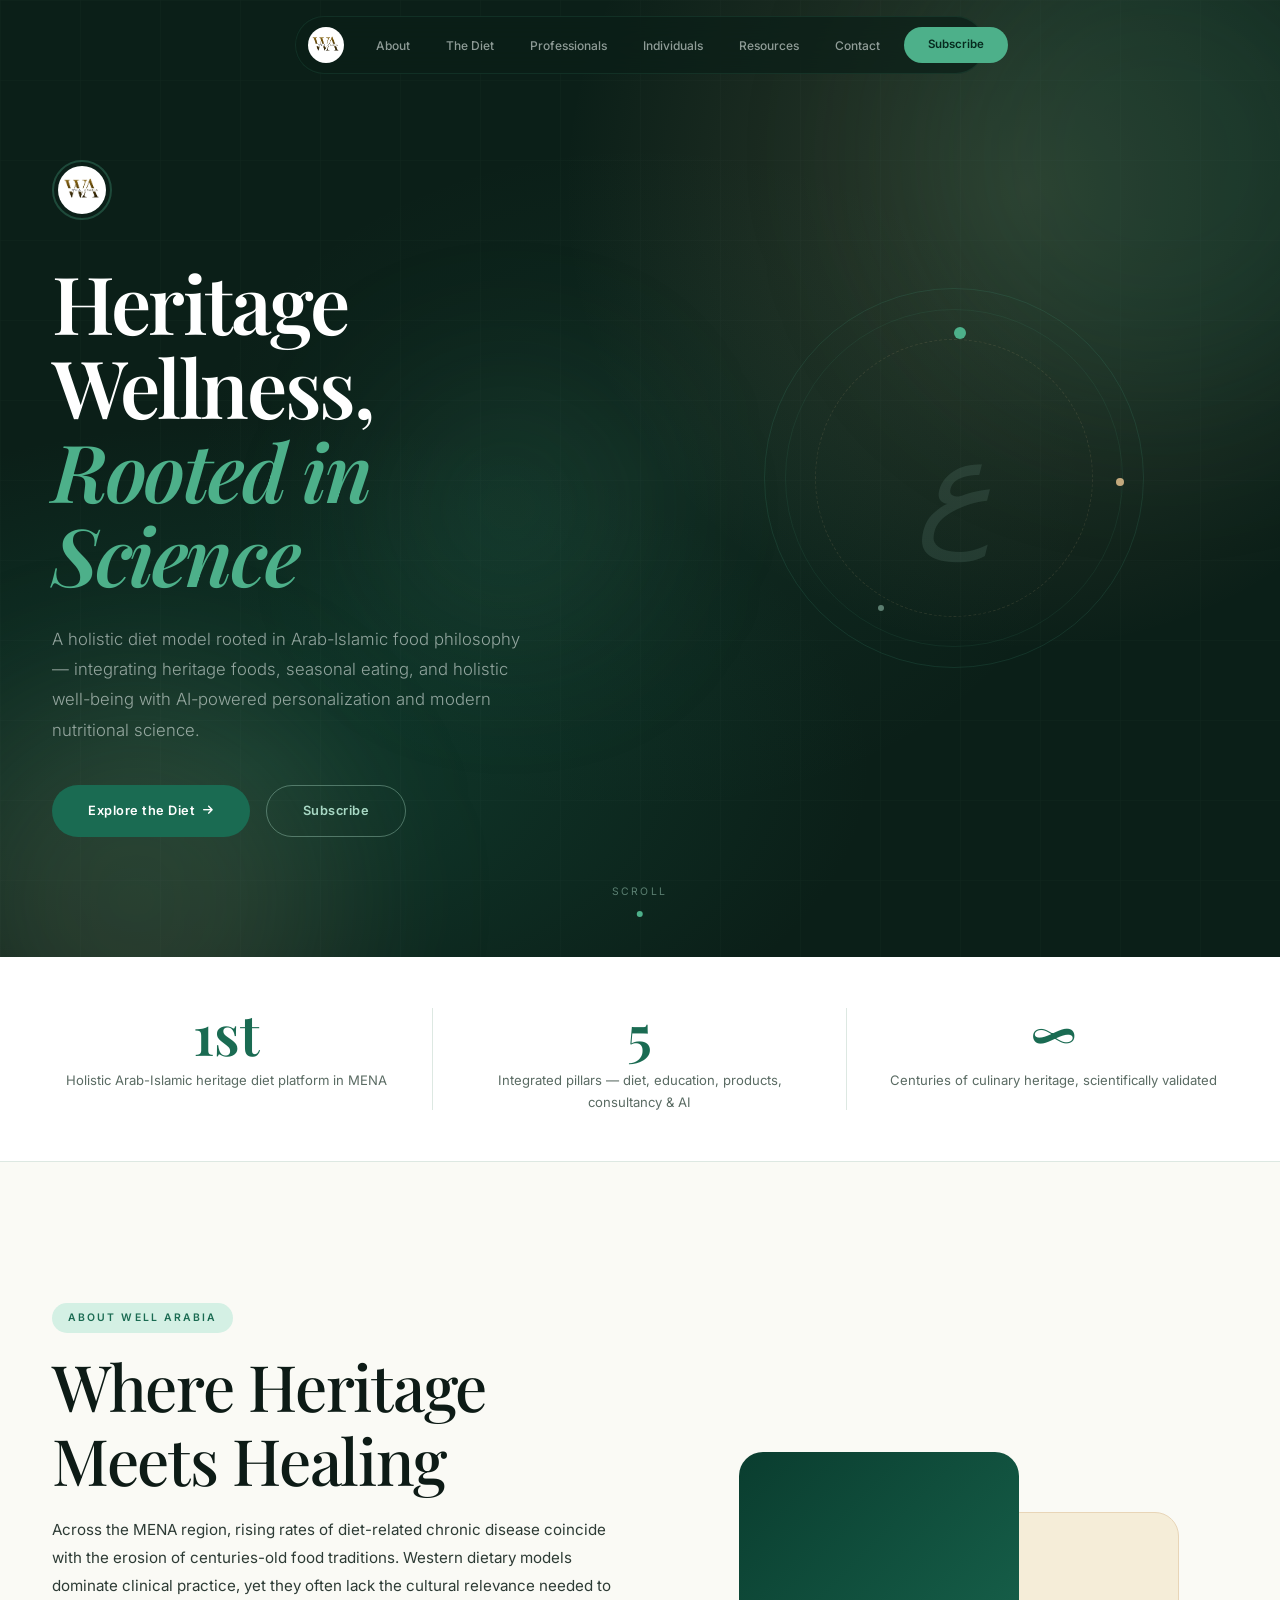
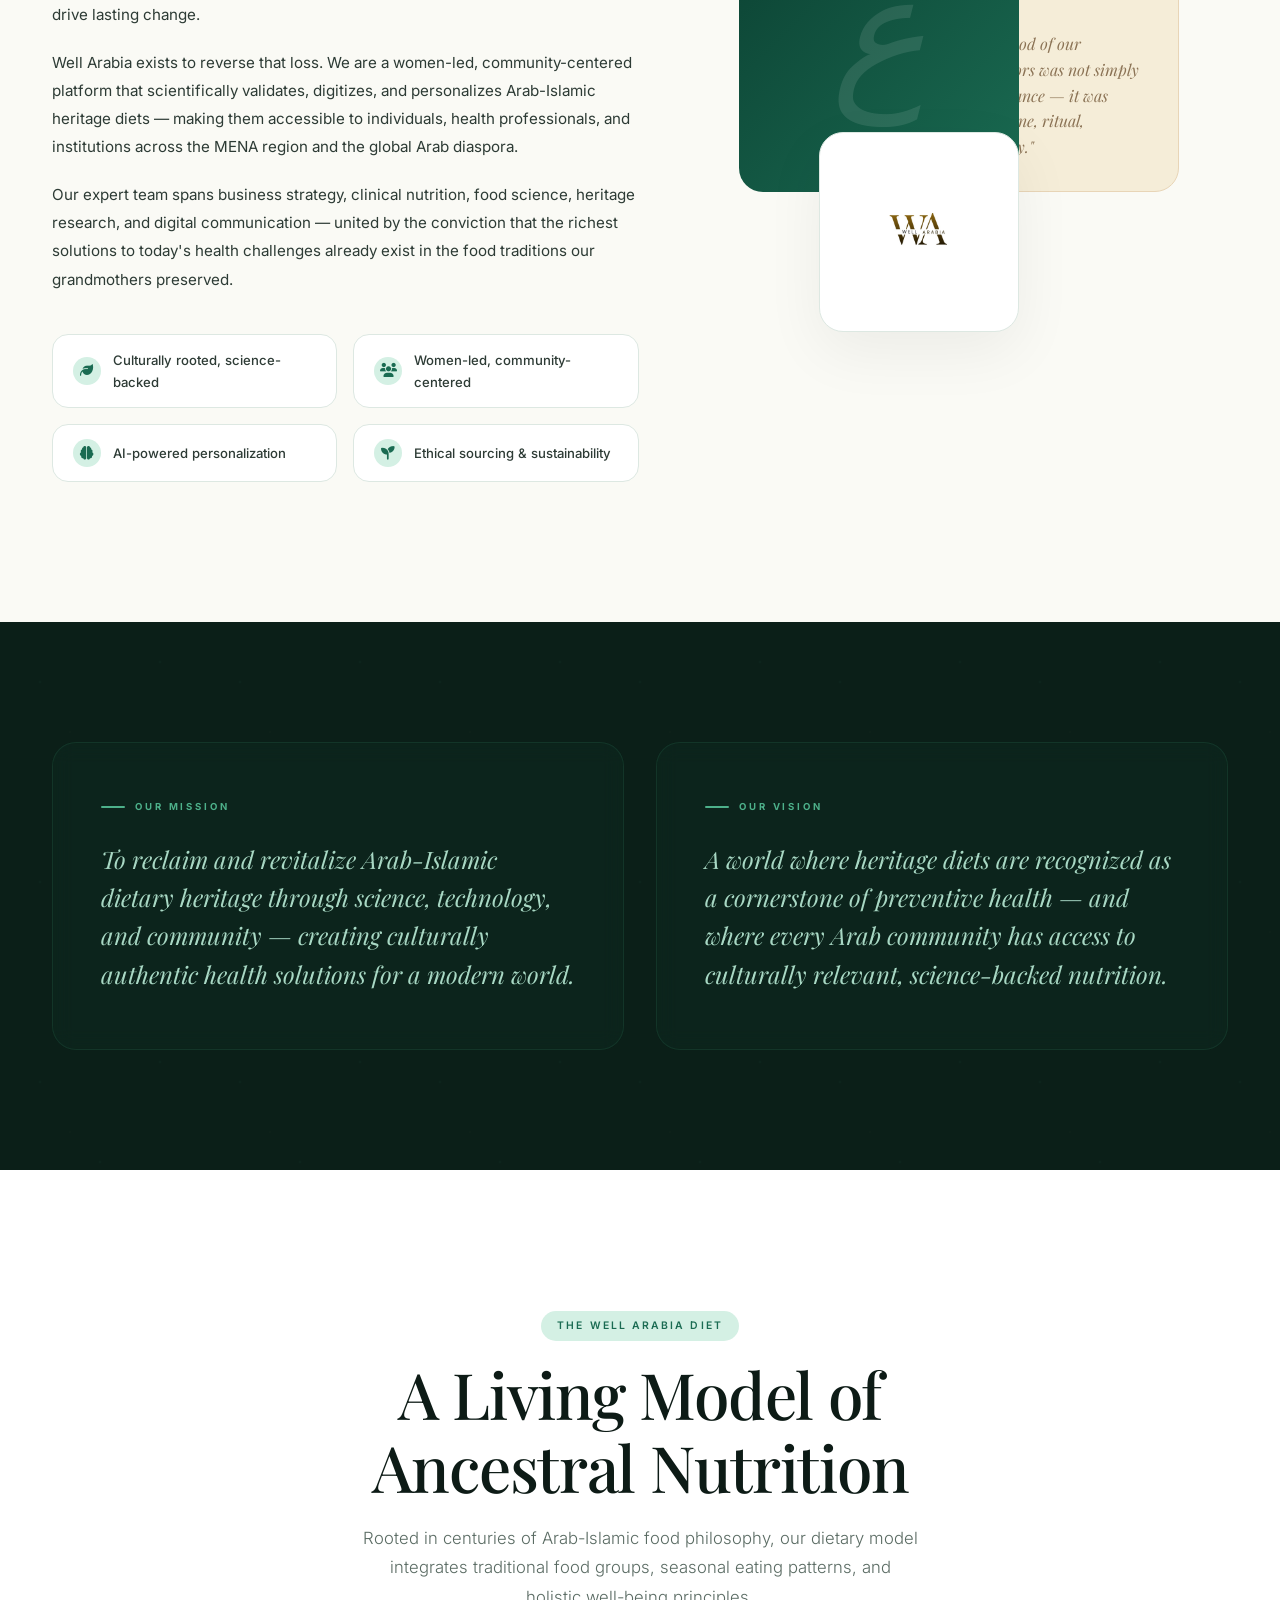
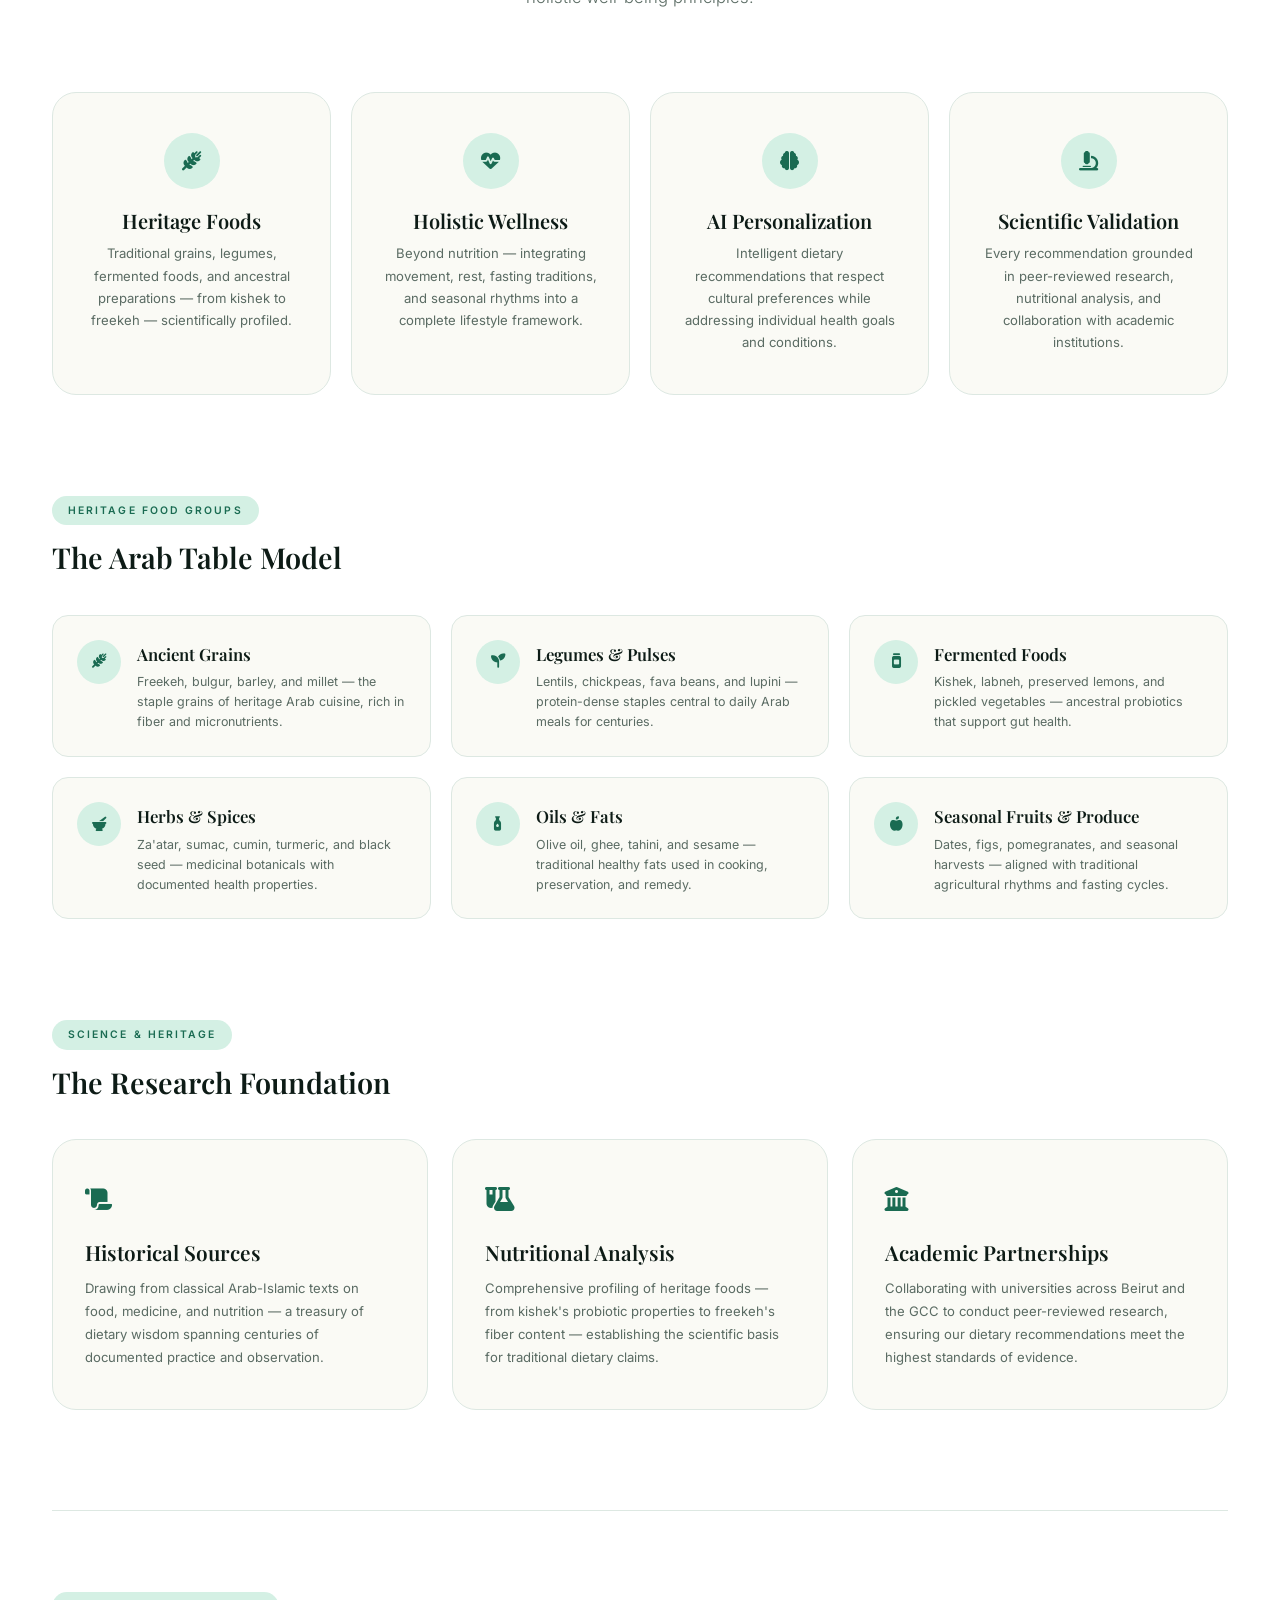
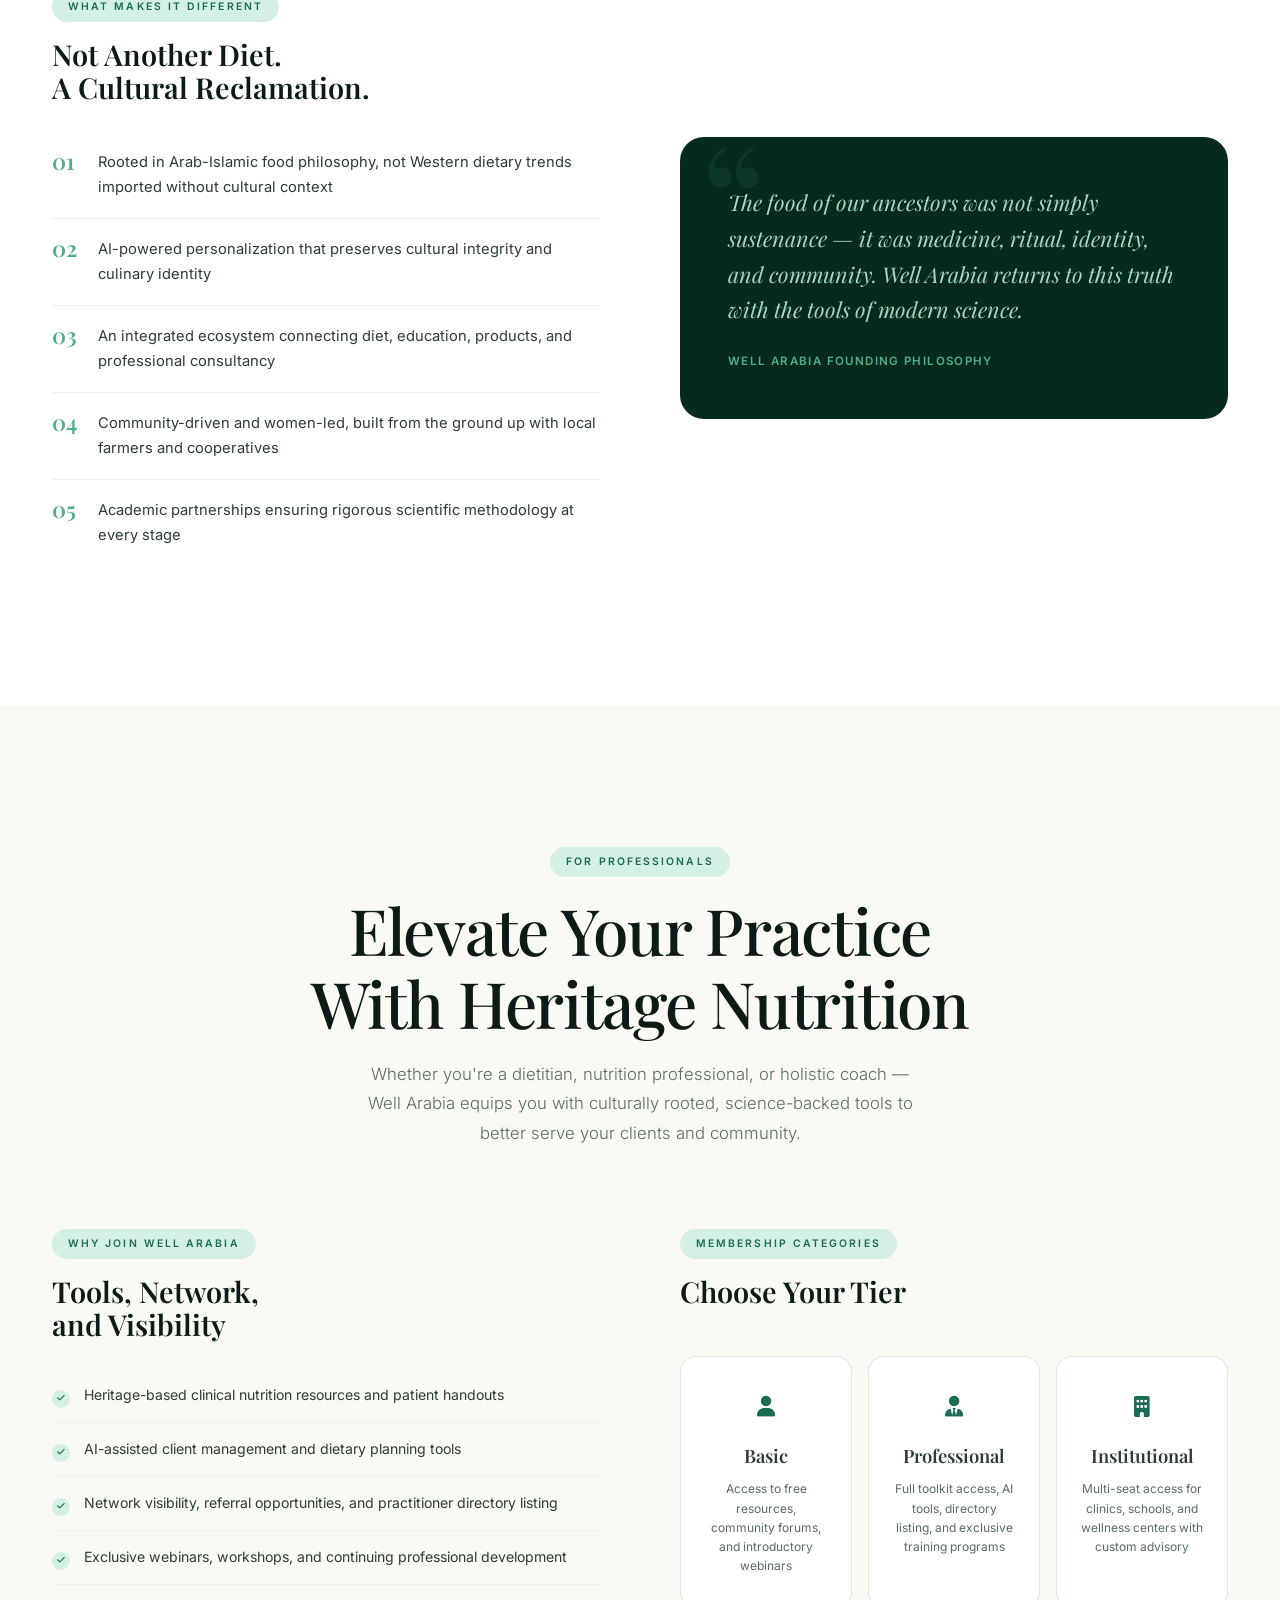
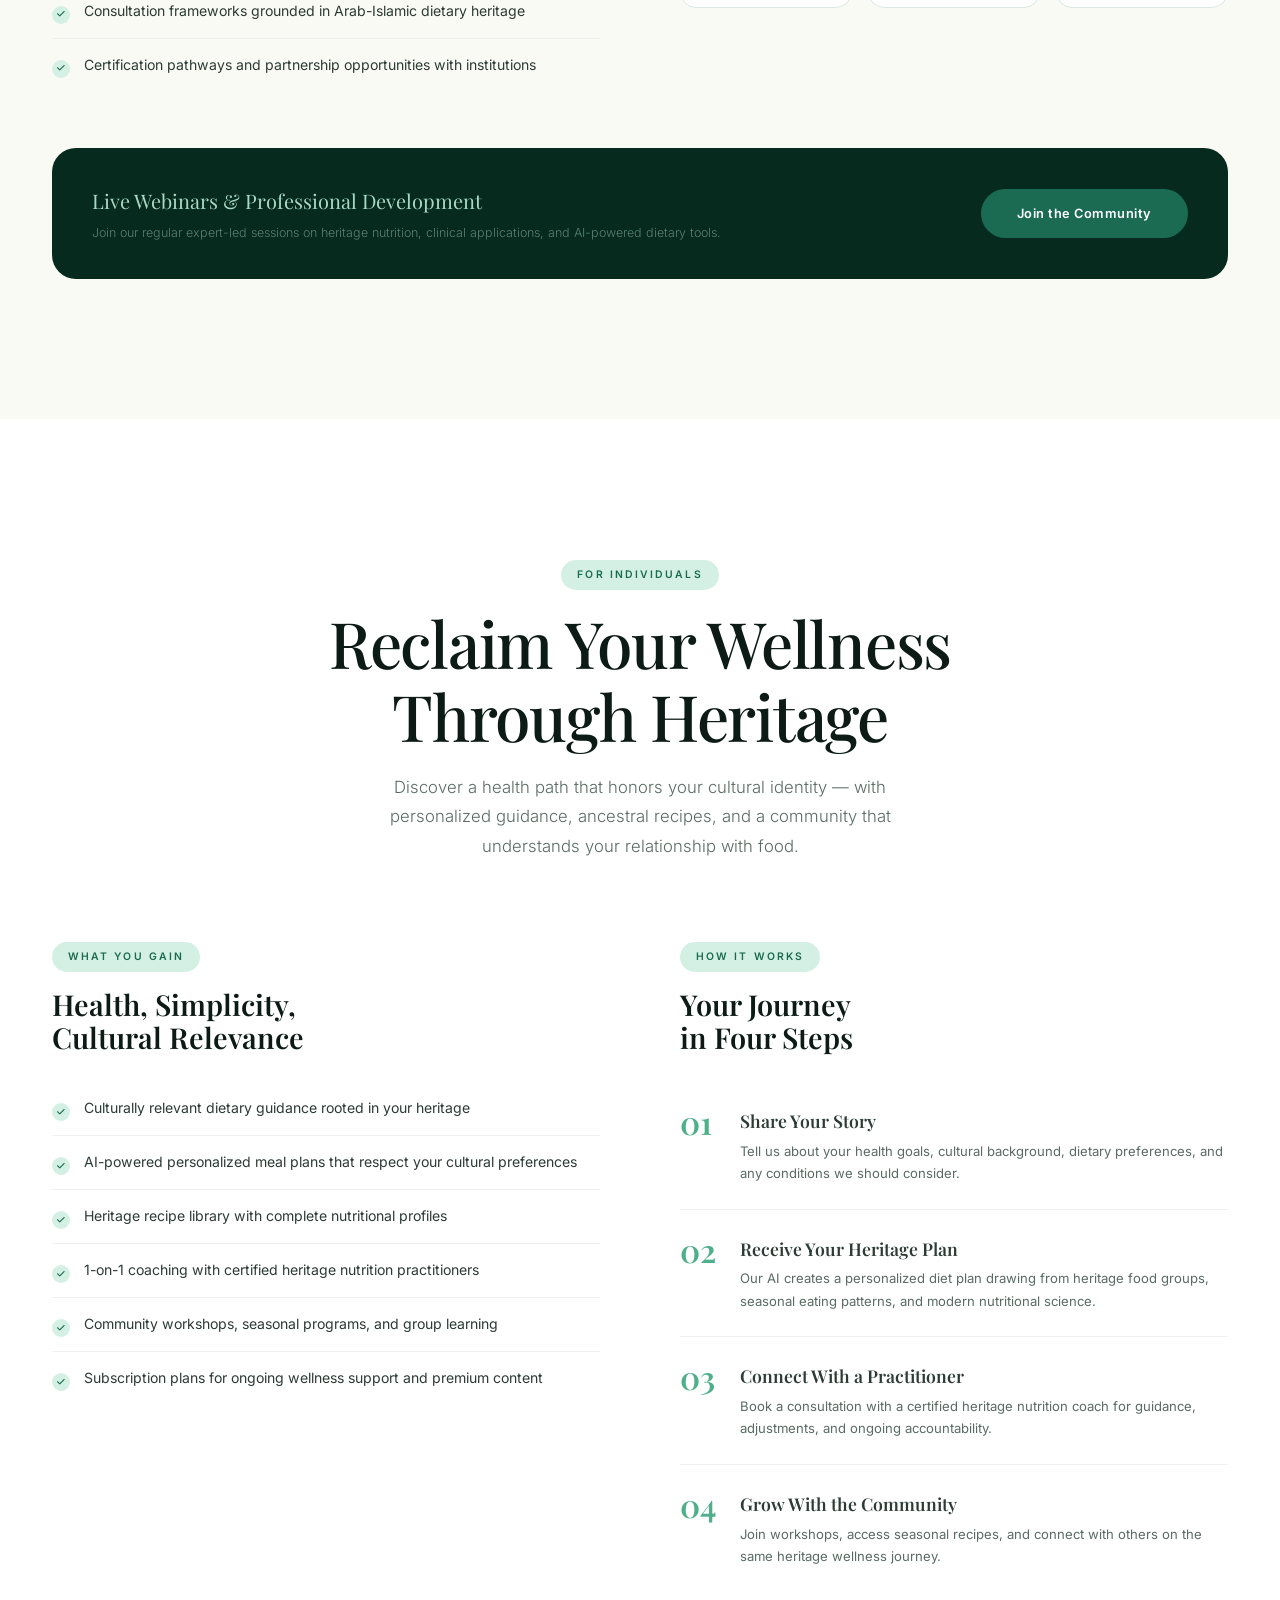
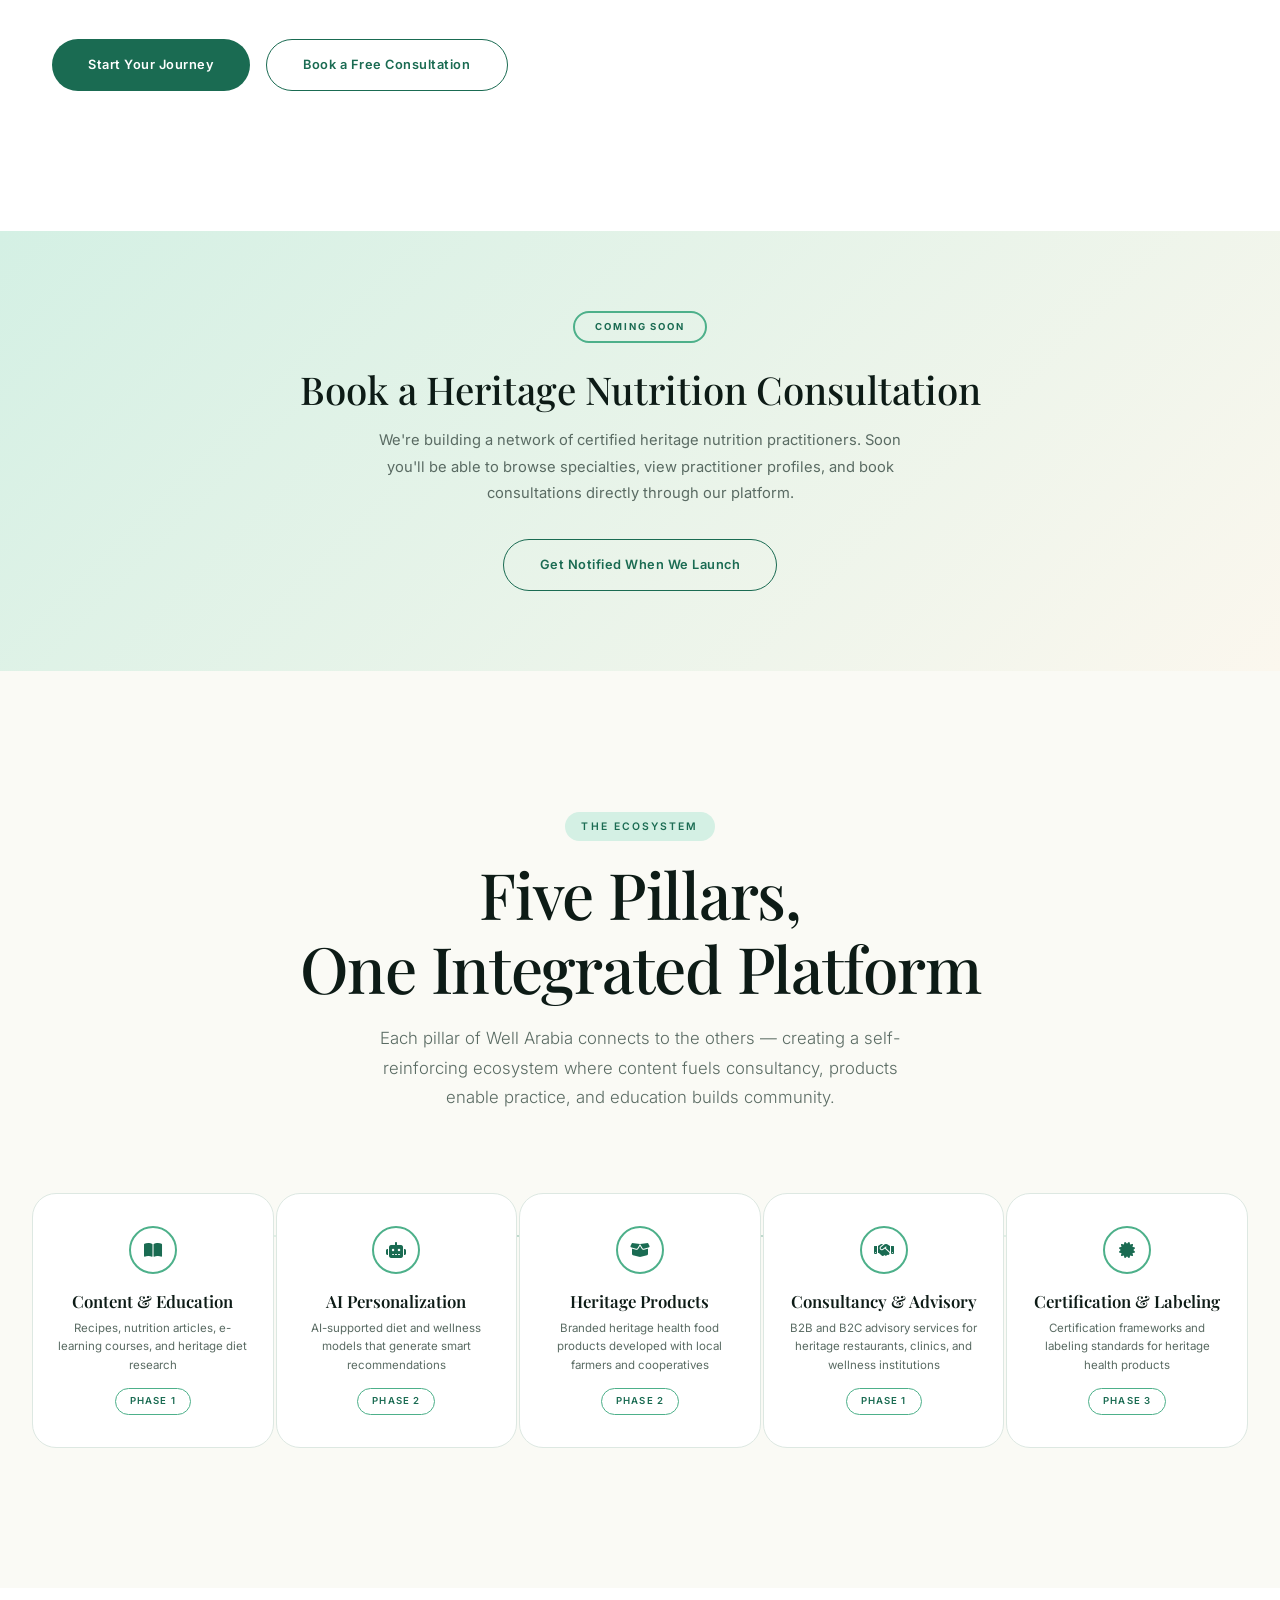
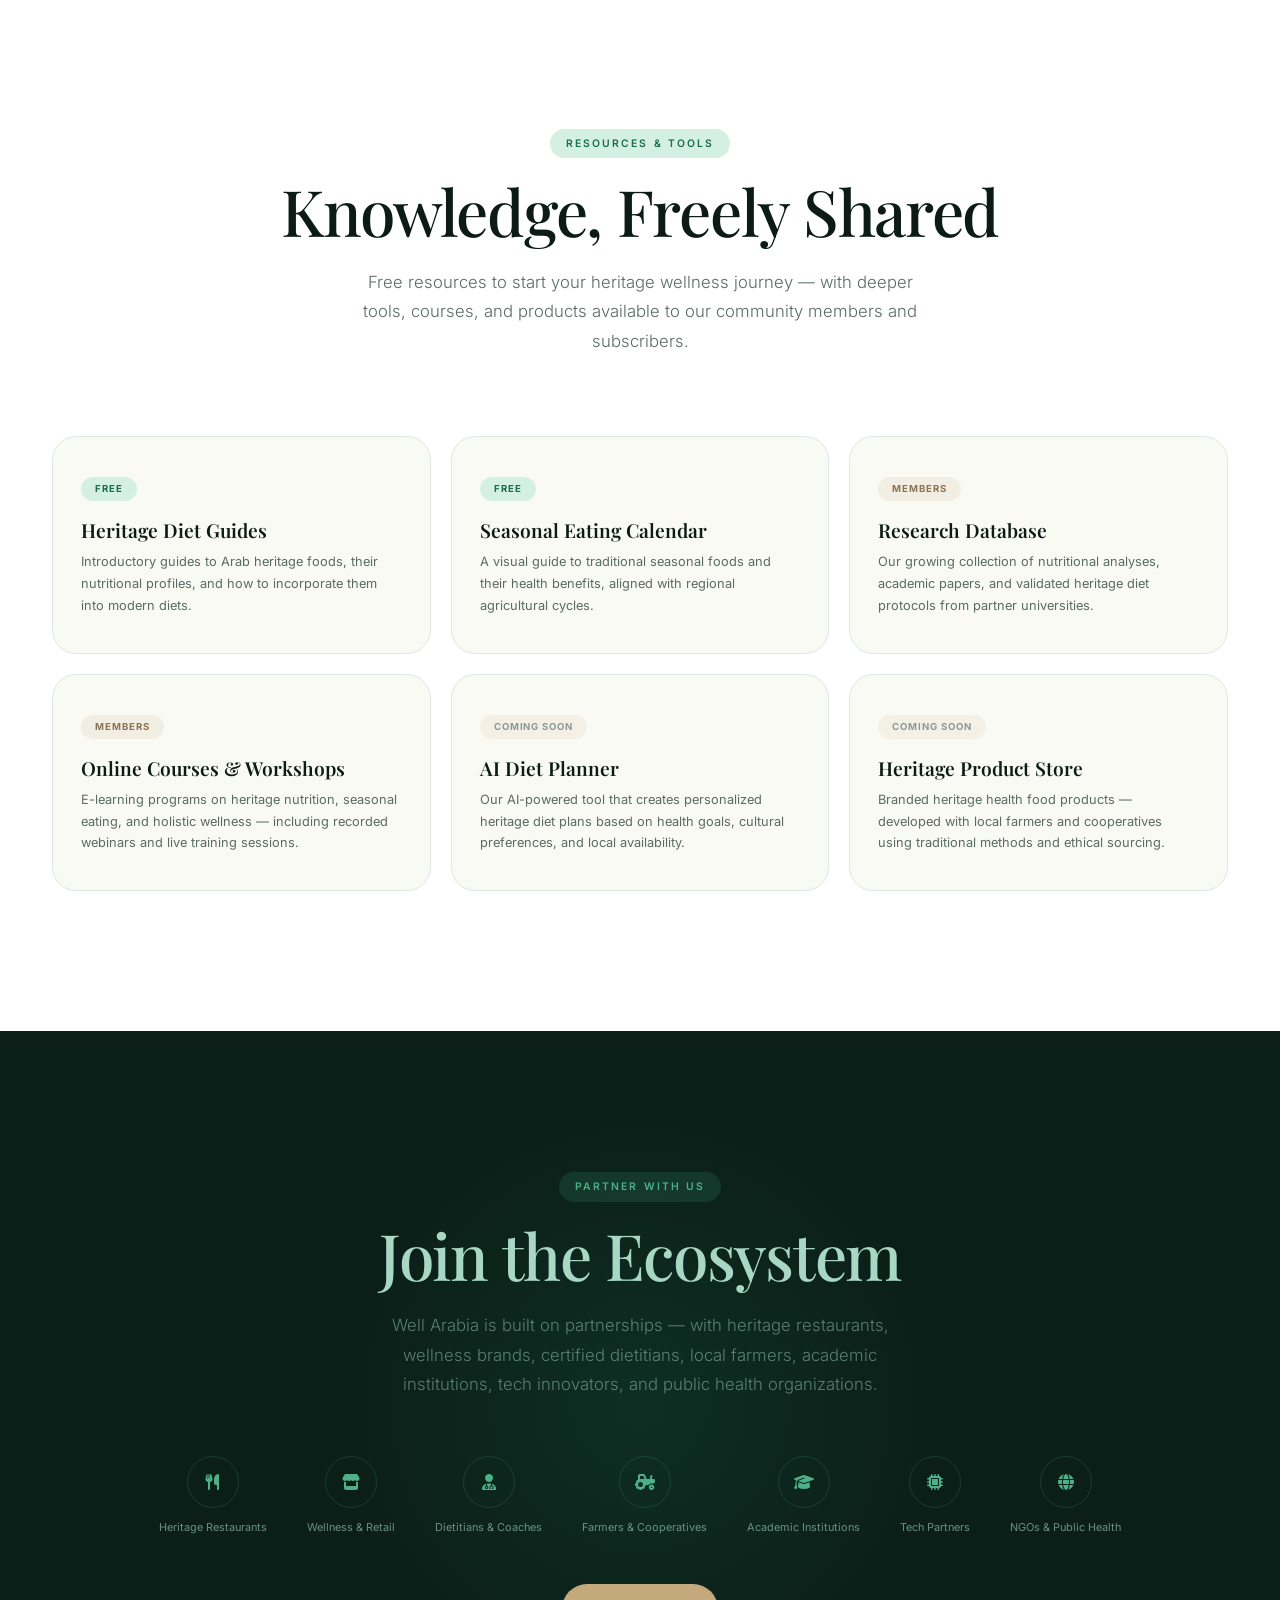
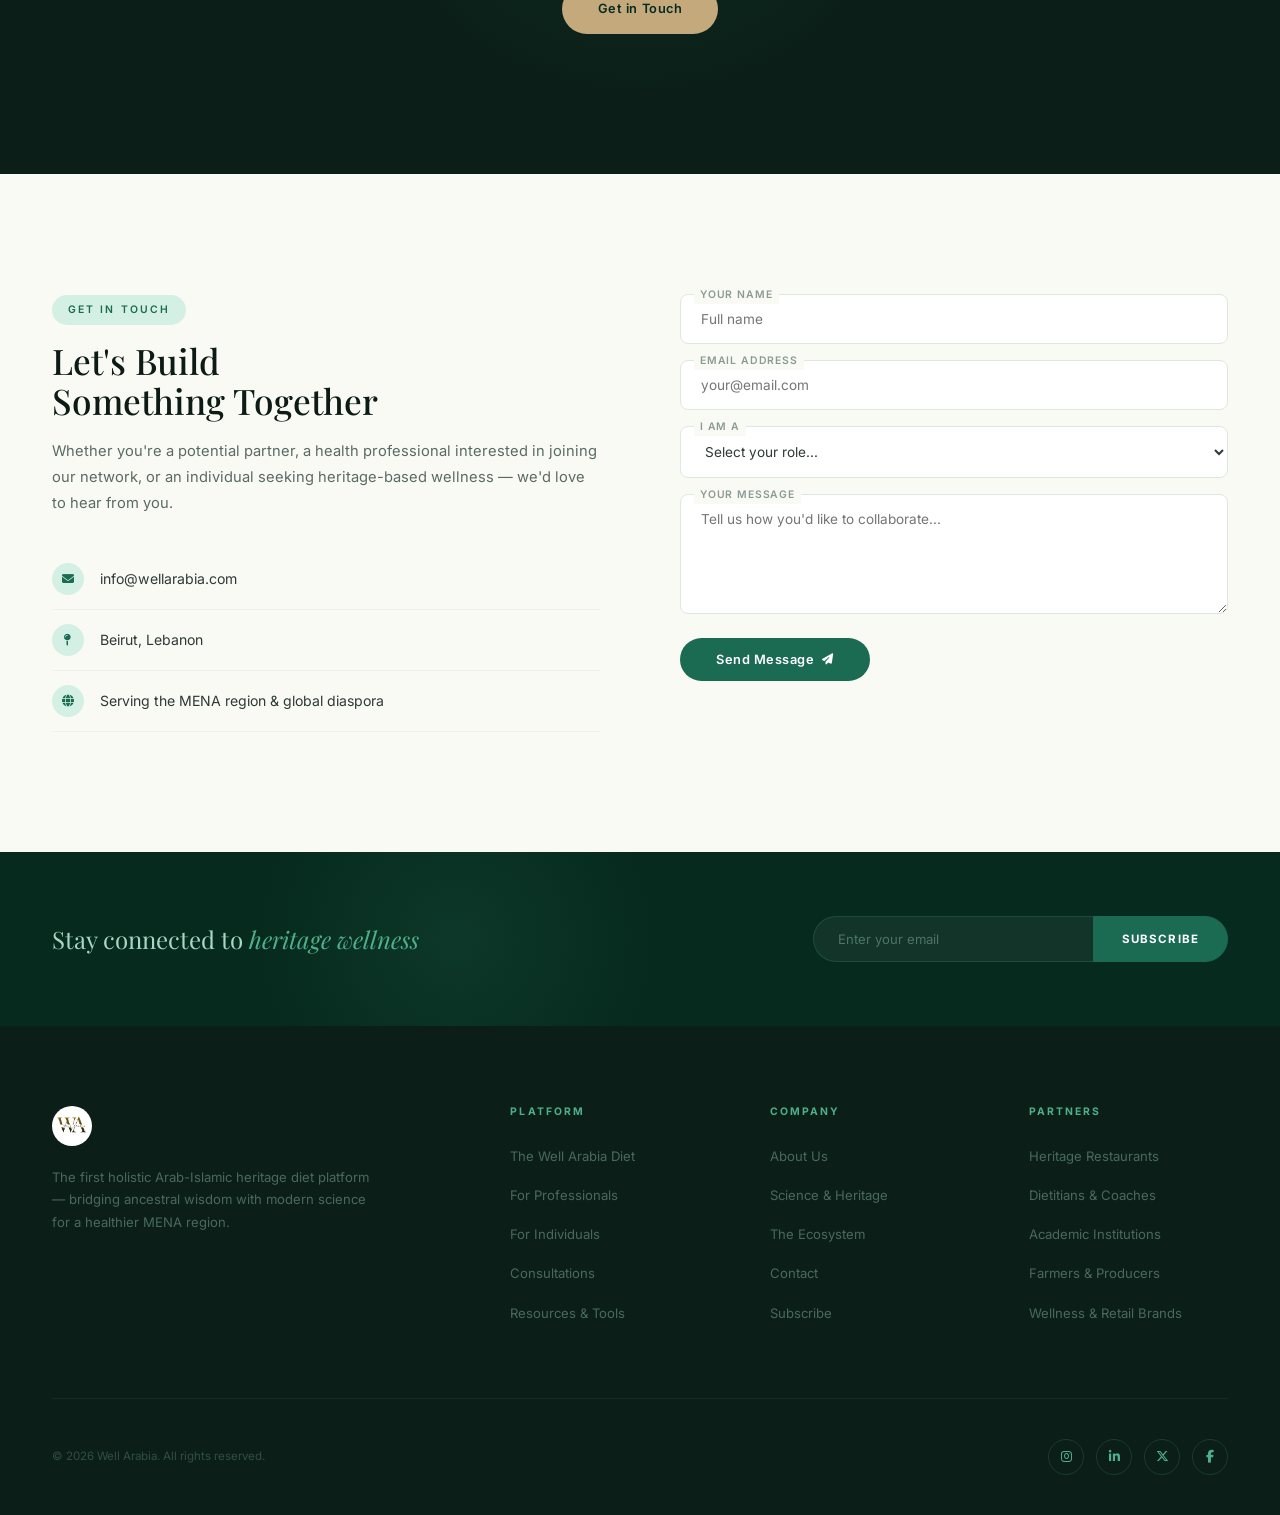
==== commit 82ff4554: "using index v2 as main" ====
--- a/index.html
+++ b/index.html
@@ -10,49 +10,59 @@
     <meta property="og:description" content="The first holistic Arab-Islamic heritage diet platform — bridging ancestral wisdom with modern nutritional science.">
     <meta property="og:type" content="website">
     <meta property="og:image" content="logo.jpeg">
-    <meta name="twitter:card" content="summary_large_image">
-    <meta name="twitter:title" content="Well Arabia — Heritage Wellness, Rooted in Science">
-    <meta name="twitter:description" content="The first holistic Arab-Islamic heritage diet platform — bridging ancestral wisdom with modern nutritional science.">
     <link rel="icon" type="image/jpeg" href="logo.jpeg">
     <title>Well Arabia — Heritage Wellness, Rooted in Science</title>
     <link rel="preconnect" href="https://fonts.googleapis.com">
     <link rel="preconnect" href="https://fonts.gstatic.com" crossorigin>
-    <link href="https://fonts.googleapis.com/css2?family=Cormorant+Garamond:ital,wght@0,300;0,400;0,500;0,600;0,700;1,300;1,400;1,500&family=Raleway:wght@200;300;400;500;600;700&display=swap" rel="stylesheet">
+    <link href="https://fonts.googleapis.com/css2?family=Playfair+Display:ital,wght@0,400;0,500;0,600;0,700;1,400;1,500&family=Inter:wght@200;300;400;500;600;700&display=swap" rel="stylesheet">
     <link rel="stylesheet" href="https://cdnjs.cloudflare.com/ajax/libs/font-awesome/6.5.1/css/all.min.css">
     <style>
         /* ═══════════════════════════════════════════
-           RESET & ROOT
+           RESET & ROOT — EMERALD + SAND PALETTE
         ═══════════════════════════════════════════ */
         *, *::before, *::after { margin: 0; padding: 0; box-sizing: border-box; }
 
         :root {
-            --gold-deep:    #3A2A08;
-            --gold-dark:    #5C4A0E;
-            --gold:         #8B6914;
-            --gold-mid:     #A6811E;
-            --gold-light:   #C4A55A;
-            --gold-pale:    #E8D9A8;
-            --gold-whisper: #F5EED4;
-
-            --bg-cream:     #FAF7F0;
-            --bg-warm:      #F3EDE0;
-            --bg-dark:      #1A1408;
-            --bg-section:   #F7F3EA;
-
-            --text-dark:    #1C1709;
-            --text-body:    #3D3526;
-            --text-mid:     #6B5E47;
-            --text-light:   #9A8E78;
-            --text-on-dark: #F0EAD6;
-
-            --white:        #FFFFFF;
-            --border:       #E4DCC8;
-
-            --font-display: 'Cormorant Garamond', Georgia, serif;
-            --font-body:    'Raleway', 'Helvetica Neue', sans-serif;
-
-            --ease-out: cubic-bezier(0.25, 0.46, 0.45, 0.94);
+            --emerald-deep:   #062A1E;
+            --emerald-dark:   #0A3D2F;
+            --emerald:        #1A6B52;
+            --emerald-mid:    #2A8B6A;
+            --emerald-light:  #4DB08A;
+            --emerald-pale:   #A8D8C4;
+            --emerald-whisper:#D4F0E4;
+
+            --sand-deep:      #8B7355;
+            --sand:           #C4A97D;
+            --sand-light:     #E8D5B7;
+            --sand-pale:      #F5EDD8;
+            --sand-whisper:   #FBF7EE;
+
+            --bg-main:        #FAFAF5;
+            --bg-warm:        #F5F0E6;
+            --bg-dark:        #0B1F18;
+            --bg-card:        #FFFFFF;
+
+            --text-dark:      #0D1B16;
+            --text-body:      #2D3B35;
+            --text-mid:       #5A6B63;
+            --text-light:     #8A9B93;
+            --text-on-dark:   #E8F0EC;
+
+            --white:          #FFFFFF;
+            --border:         #DDE8E2;
+            --border-light:   #EDF2EF;
+
+            --font-display: 'Playfair Display', Georgia, serif;
+            --font-body:    'Inter', -apple-system, sans-serif;
+
+            --ease-out:    cubic-bezier(0.16, 1, 0.3, 1);
             --ease-spring: cubic-bezier(0.34, 1.56, 0.64, 1);
+            --ease-smooth: cubic-bezier(0.45, 0, 0.15, 1);
+
+            --radius-sm: 8px;
+            --radius-md: 16px;
+            --radius-lg: 24px;
+            --radius-xl: 40px;
         }
 
         html {
@@ -63,17 +73,17 @@
 
         body {
             font-family: var(--font-body);
-            font-weight: 300;
+            font-weight: 400;
             color: var(--text-body);
-            background: var(--bg-cream);
+            background: var(--bg-main);
             line-height: 1.7;
             overflow-x: hidden;
             -webkit-font-smoothing: antialiased;
         }
 
         ::selection {
-            background: var(--gold-pale);
-            color: var(--gold-deep);
+            background: var(--emerald-pale);
+            color: var(--emerald-deep);
         }
 
         img { max-width: 100%; display: block; }
@@ -84,359 +94,554 @@
         ═══════════════════════════════════════════ */
         h1, h2, h3, h4, h5 {
             font-family: var(--font-display);
-            font-weight: 400;
+            font-weight: 500;
             color: var(--text-dark);
             line-height: 1.15;
         }
 
-        .section-label {
+        .tag {
             font-family: var(--font-body);
-            font-weight: 500;
-            font-size: 0.7rem;
-            letter-spacing: 0.25em;
+            font-weight: 600;
+            font-size: 0.65rem;
+            letter-spacing: 0.2em;
             text-transform: uppercase;
-            color: var(--gold);
+            color: var(--emerald);
             display: inline-flex;
             align-items: center;
-            gap: 12px;
+            gap: 10px;
+            margin-bottom: 16px;
+            background: var(--emerald-whisper);
+            padding: 6px 16px;
+            border-radius: 100px;
+        }
+
+        .tag--dark {
+            background: rgba(77, 176, 138, 0.15);
+            color: var(--emerald-light);
+        }
+
+        .section-title {
+            font-size: clamp(2.4rem, 5vw, 4rem);
             margin-bottom: 20px;
-        }
-
-        .section-label::before {
-            content: '';
-            width: 40px;
-            height: 1px;
-            background: var(--gold-light);
-        }
-
-        .section-title {
-            font-size: clamp(2.2rem, 5vw, 3.8rem);
-            margin-bottom: 24px;
-            letter-spacing: -0.01em;
-        }
-
-        .section-subtitle {
-            font-family: var(--font-display);
-            font-size: clamp(1.1rem, 2vw, 1.35rem);
+            letter-spacing: -0.02em;
+        }
+
+        .section-desc {
+            font-size: 1.05rem;
             font-weight: 300;
-            font-style: italic;
             color: var(--text-mid);
-            max-width: 600px;
-            line-height: 1.6;
+            max-width: 560px;
+            line-height: 1.75;
         }
 
         /* ═══════════════════════════════════════════
-           LAYOUT UTILITIES
+           LAYOUT
         ═══════════════════════════════════════════ */
         .container {
-            max-width: 1200px;
+            max-width: 1240px;
             margin: 0 auto;
-            padding: 0 40px;
-        }
-
-        .container--narrow {
-            max-width: 800px;
+            padding: 0 32px;
         }
 
         .container--wide {
-            max-width: 1400px;
+            max-width: 1440px;
         }
 
         section {
-            padding: 120px 0;
+            padding: 140px 0;
             position: relative;
         }
 
         /* ═══════════════════════════════════════════
-           GOLDEN DIVIDER
+           BUTTONS
         ═══════════════════════════════════════════ */
-        .divider {
-            width: 60px;
-            height: 1px;
-            background: linear-gradient(90deg, var(--gold-light), var(--gold), var(--gold-light));
-            margin: 30px 0;
-        }
-
-        .divider--center { margin: 30px auto; }
-
-        /* ═══════════════════════════════════════════
-           GEOMETRIC PATTERN (Arabic-inspired)
-        ═══════════════════════════════════════════ */
-        .pattern-bg {
-            position: absolute;
-            width: 100%;
-            height: 100%;
-            top: 0;
-            left: 0;
-            opacity: 0.03;
-            pointer-events: none;
-            background-image:
-                repeating-linear-gradient(0deg, transparent, transparent 60px, var(--gold) 60px, var(--gold) 61px),
-                repeating-linear-gradient(90deg, transparent, transparent 60px, var(--gold) 60px, var(--gold) 61px);
-        }
-
-        /* ═══════════════════════════════════════════
-           NAVIGATION
-        ═══════════════════════════════════════════ */
-        .nav {
-            position: fixed;
-            top: 0;
-            left: 0;
-            width: 100%;
-            z-index: 1000;
-            padding: 20px 0;
-            transition: all 0.5s var(--ease-out);
-        }
-
-        .nav.scrolled {
-            background: rgba(250, 247, 240, 0.95);
-            backdrop-filter: blur(20px);
-            -webkit-backdrop-filter: blur(20px);
-            padding: 12px 0;
-            box-shadow: 0 1px 40px rgba(58, 42, 8, 0.06);
-        }
-
-        .nav__inner {
-            display: flex;
-            align-items: center;
-            justify-content: space-between;
-            max-width: 1400px;
-            margin: 0 auto;
-            padding: 0 40px;
-        }
-
-        .nav__logo {
-            height: 50px;
-            transition: height 0.5s var(--ease-out);
-        }
-
-        .nav.scrolled .nav__logo {
-            height: 38px;
-        }
-
-        .nav__links {
-            display: flex;
-            align-items: center;
-            gap: 36px;
-            list-style: none;
-        }
-
-        .nav__link {
-            font-family: var(--font-body);
-            font-size: 0.72rem;
-            font-weight: 500;
-            letter-spacing: 0.12em;
-            text-transform: uppercase;
-            color: var(--text-mid);
-            position: relative;
-            transition: color 0.3s;
-            cursor: pointer;
-        }
-
-        .nav__link:hover,
-        .nav__link.active {
-            color: var(--gold);
-        }
-
-        .nav__link::after {
-            content: '';
-            position: absolute;
-            bottom: -4px;
-            left: 0;
-            width: 0;
-            height: 1px;
-            background: var(--gold);
-            transition: width 0.4s var(--ease-out);
-        }
-
-        .nav__link:hover::after,
-        .nav__link.active::after {
-            width: 100%;
-        }
-
-        .nav__cta {
-            font-family: var(--font-body);
-            font-size: 0.68rem;
-            font-weight: 600;
-            letter-spacing: 0.15em;
-            text-transform: uppercase;
-            color: var(--gold-deep);
-            border: 1px solid var(--gold);
-            padding: 10px 28px;
-            transition: all 0.4s var(--ease-out);
-            cursor: pointer;
-            background: transparent;
-        }
-
-        .nav__cta:hover {
-            background: var(--gold);
-            color: var(--white);
-        }
-
-        /* Mobile hamburger */
-        .nav__hamburger {
-            display: none;
-            flex-direction: column;
-            gap: 5px;
-            cursor: pointer;
-            z-index: 1001;
-        }
-
-        .nav__hamburger span {
-            width: 24px;
-            height: 1.5px;
-            background: var(--text-dark);
-            transition: all 0.3s;
-        }
-
-        /* ═══════════════════════════════════════════
-           HERO
-        ═══════════════════════════════════════════ */
-        .hero {
-            min-height: 100vh;
-            display: flex;
-            align-items: center;
-            justify-content: center;
-            position: relative;
-            overflow: hidden;
-            background: var(--bg-dark);
-            padding: 0;
-        }
-
-        .hero__bg {
-            position: absolute;
-            inset: 0;
-            background:
-                radial-gradient(ellipse at 30% 50%, rgba(139, 105, 20, 0.15) 0%, transparent 60%),
-                radial-gradient(ellipse at 70% 30%, rgba(196, 165, 90, 0.08) 0%, transparent 50%),
-                linear-gradient(180deg, var(--bg-dark) 0%, #241C0A 50%, var(--bg-dark) 100%);
-        }
-
-        .hero__pattern {
-            position: absolute;
-            inset: 0;
-            opacity: 0.04;
-            background-image:
-                repeating-conic-gradient(from 0deg at 50% 50%, transparent 0deg, transparent 80deg, var(--gold-light) 80deg, var(--gold-light) 81deg);
-            background-size: 120px 120px;
-        }
-
-        .hero__content {
-            position: relative;
-            text-align: center;
-            max-width: 900px;
-            padding: 40px;
-            z-index: 2;
-        }
-
-        .hero__logo-mark {
-            width: 120px;
-            margin: 0 auto 50px;
-            opacity: 0;
-            transform: translateY(30px);
-            animation: fadeUp 1s 0.3s var(--ease-out) forwards;
-        }
-
-        .hero__title {
-            font-family: var(--font-display);
-            font-size: clamp(2.8rem, 7vw, 5.5rem);
-            font-weight: 300;
-            color: var(--gold-pale);
-            letter-spacing: 0.02em;
-            line-height: 1.1;
-            margin-bottom: 10px;
-            opacity: 0;
-            transform: translateY(40px);
-            animation: fadeUp 1s 0.5s var(--ease-out) forwards;
-        }
-
-        .hero__title em {
-            font-style: italic;
-            color: var(--gold-light);
-        }
-
-        .hero__line {
-            width: 80px;
-            height: 1px;
-            background: linear-gradient(90deg, transparent, var(--gold), transparent);
-            margin: 32px auto;
-            opacity: 0;
-            animation: fadeIn 1s 0.9s var(--ease-out) forwards;
-        }
-
-        .hero__subtitle {
-            font-family: var(--font-display);
-            font-size: clamp(1.1rem, 2.2vw, 1.45rem);
-            font-weight: 300;
-            font-style: italic;
-            color: var(--gold-light);
-            opacity: 0.8;
-            max-width: 650px;
-            margin: 0 auto 48px;
-            line-height: 1.6;
-            opacity: 0;
-            transform: translateY(30px);
-            animation: fadeUp 1s 0.8s var(--ease-out) forwards;
-        }
-
-        .hero__actions {
-            display: flex;
-            gap: 20px;
-            justify-content: center;
-            flex-wrap: wrap;
-            opacity: 0;
-            transform: translateY(20px);
-            animation: fadeUp 1s 1.1s var(--ease-out) forwards;
-        }
-
         .btn {
             font-family: var(--font-body);
-            font-size: 0.7rem;
+            font-size: 0.8rem;
             font-weight: 600;
-            letter-spacing: 0.18em;
-            text-transform: uppercase;
-            padding: 16px 40px;
+            letter-spacing: 0.04em;
+            padding: 14px 36px;
             border: none;
             cursor: pointer;
             transition: all 0.4s var(--ease-out);
             position: relative;
             overflow: hidden;
+            border-radius: var(--radius-xl);
+            display: inline-flex;
+            align-items: center;
+            gap: 8px;
         }
 
         .btn--primary {
-            background: var(--gold);
+            background: var(--emerald);
             color: var(--white);
         }
-
         .btn--primary:hover {
-            background: var(--gold-mid);
-            transform: translateY(-2px);
-            box-shadow: 0 12px 40px rgba(139, 105, 20, 0.3);
+            background: var(--emerald-dark);
+            transform: translateY(-3px);
+            box-shadow: 0 16px 48px rgba(26, 107, 82, 0.3);
         }
 
         .btn--outline {
             background: transparent;
-            color: var(--gold-pale);
-            border: 1px solid rgba(196, 165, 90, 0.4);
-        }
-
+            color: var(--emerald-pale);
+            border: 1.5px solid rgba(168, 216, 196, 0.4);
+        }
         .btn--outline:hover {
-            border-color: var(--gold);
-            color: var(--gold-light);
-            transform: translateY(-2px);
-        }
-
-        .btn--dark {
+            border-color: var(--emerald-light);
+            color: var(--white);
+            background: rgba(77, 176, 138, 0.1);
+            transform: translateY(-3px);
+        }
+
+        .btn--ghost {
             background: transparent;
-            color: var(--gold);
-            border: 1px solid var(--gold);
-        }
-
-        .btn--dark:hover {
-            background: var(--gold);
+            color: var(--emerald);
+            border: 1.5px solid var(--emerald);
+        }
+        .btn--ghost:hover {
+            background: var(--emerald);
             color: var(--white);
-            transform: translateY(-2px);
-            box-shadow: 0 12px 40px rgba(139, 105, 20, 0.2);
+            transform: translateY(-3px);
+            box-shadow: 0 12px 36px rgba(26, 107, 82, 0.2);
+        }
+
+        .btn--sand {
+            background: var(--sand);
+            color: var(--emerald-deep);
+        }
+        .btn--sand:hover {
+            background: var(--sand-deep);
+            color: var(--white);
+            transform: translateY(-3px);
+        }
+
+        /* Ripple on click */
+        .btn::after {
+            content: '';
+            position: absolute;
+            top: 50%;
+            left: 50%;
+            width: 0;
+            height: 0;
+            background: rgba(255,255,255,0.15);
+            border-radius: 50%;
+            transform: translate(-50%,-50%);
+            transition: width 0.5s, height 0.5s;
+        }
+        .btn:active::after { width: 300px; height: 300px; }
+
+        /* ═══════════════════════════════════════════
+           PAGE LOADER
+        ═══════════════════════════════════════════ */
+        .loader {
+            position: fixed;
+            inset: 0;
+            background: var(--emerald-deep);
+            z-index: 9999;
+            display: flex;
+            flex-direction: column;
+            align-items: center;
+            justify-content: center;
+            transition: opacity 0.8s var(--ease-smooth), visibility 0.8s;
+        }
+        .loader.done {
+            opacity: 0;
+            visibility: hidden;
+            pointer-events: none;
+        }
+        .loader__logo {
+            width: 72px;
+            border-radius: 50%;
+            opacity: 0;
+            animation: loaderPop 0.6s 0.2s var(--ease-spring) forwards;
+        }
+        .loader__spinner {
+            width: 72px;
+            height: 72px;
+            border: 2px solid rgba(77,176,138,0.15);
+            border-top-color: var(--emerald-light);
+            border-radius: 50%;
+            position: absolute;
+            animation: spin 1s linear infinite;
+        }
+        @keyframes spin { to { transform: rotate(360deg); } }
+        @keyframes loaderPop { to { opacity: 1; transform: scale(1); } }
+
+        /* ═══════════════════════════════════════════
+           SCROLL PROGRESS
+        ═══════════════════════════════════════════ */
+        .scroll-bar {
+            position: fixed;
+            top: 0;
+            left: 0;
+            width: 0%;
+            height: 3px;
+            background: linear-gradient(90deg, var(--emerald), var(--emerald-light), var(--sand));
+            z-index: 1001;
+            border-radius: 0 3px 3px 0;
+        }
+
+        /* ═══════════════════════════════════════════
+           NAVIGATION — GLASS MORPHISM
+        ═══════════════════════════════════════════ */
+        .nav {
+            position: fixed;
+            top: 16px;
+            left: 50%;
+            transform: translateX(-50%);
+            z-index: 1000;
+            padding: 10px 12px;
+            border-radius: var(--radius-xl);
+            display: flex;
+            align-items: center;
+            gap: 8px;
+            background: rgba(11, 31, 24, 0.7);
+            backdrop-filter: blur(24px);
+            -webkit-backdrop-filter: blur(24px);
+            border: 1px solid rgba(77, 176, 138, 0.12);
+            transition: all 0.5s var(--ease-out);
+            max-width: 95vw;
+        }
+
+        .nav.scrolled {
+            background: rgba(11, 31, 24, 0.9);
+            box-shadow: 0 8px 40px rgba(0,0,0,0.25);
+        }
+
+        .nav__logo {
+            height: 36px;
+            border-radius: 50%;
+            margin-right: 8px;
+        }
+
+        .nav__links {
+            display: flex;
+            align-items: center;
+            gap: 4px;
+            list-style: none;
+        }
+
+        .nav__link {
+            font-size: 0.75rem;
+            font-weight: 500;
+            color: rgba(232, 240, 236, 0.6);
+            padding: 8px 16px;
+            border-radius: var(--radius-xl);
+            transition: all 0.3s var(--ease-out);
+            cursor: pointer;
+            white-space: nowrap;
+        }
+        .nav__link:hover,
+        .nav__link.active {
+            color: var(--white);
+            background: rgba(77, 176, 138, 0.2);
+        }
+
+        .nav__cta {
+            font-family: var(--font-body);
+            font-size: 0.72rem;
+            font-weight: 600;
+            color: var(--emerald-deep);
+            background: var(--emerald-light);
+            padding: 8px 24px;
+            border-radius: var(--radius-xl);
+            border: none;
+            cursor: pointer;
+            transition: all 0.3s;
+            white-space: nowrap;
+        }
+        .nav__cta:hover {
+            background: var(--white);
+            transform: scale(1.05);
+        }
+
+        .nav__hamburger {
+            display: none;
+            flex-direction: column;
+            gap: 4px;
+            cursor: pointer;
+            padding: 8px;
+            z-index: 1001;
+        }
+        .nav__hamburger span {
+            width: 20px;
+            height: 2px;
+            background: var(--emerald-pale);
+            border-radius: 2px;
+            transition: all 0.3s;
+        }
+
+        /* ═══════════════════════════════════════════
+           MOBILE MENU
+        ═══════════════════════════════════════════ */
+        .mob-menu {
+            position: fixed;
+            inset: 0;
+            background: rgba(6, 42, 30, 0.97);
+            backdrop-filter: blur(40px);
+            z-index: 999;
+            display: flex;
+            flex-direction: column;
+            align-items: center;
+            justify-content: center;
+            gap: 28px;
+            opacity: 0;
+            pointer-events: none;
+            transition: opacity 0.4s;
+        }
+        .mob-menu.open { opacity: 1; pointer-events: all; }
+        .mob-menu a {
+            font-family: var(--font-display);
+            font-size: 1.8rem;
+            color: var(--emerald-pale);
+            transition: color 0.3s;
+        }
+        .mob-menu a:hover { color: var(--white); }
+        .mob-menu__close {
+            position: absolute;
+            top: 24px;
+            right: 32px;
+            font-size: 2rem;
+            color: var(--emerald-light);
+            cursor: pointer;
+            background: none;
+            border: none;
+        }
+
+        /* ═══════════════════════════════════════════
+           HERO — GRADIENT MORPH
+        ═══════════════════════════════════════════ */
+        .hero {
+            min-height: 100vh;
+            display: flex;
+            align-items: center;
+            position: relative;
+            overflow: hidden;
+            background: var(--bg-dark);
+            padding: 0 0 0 0;
+        }
+
+        .hero__gradient {
+            position: absolute;
+            inset: 0;
+            background:
+                radial-gradient(ellipse 80% 60% at 20% 80%, rgba(26,107,82,0.35) 0%, transparent 60%),
+                radial-gradient(ellipse 60% 80% at 80% 20%, rgba(196,169,125,0.2) 0%, transparent 60%),
+                radial-gradient(ellipse 50% 50% at 50% 50%, rgba(77,176,138,0.08) 0%, transparent 70%);
+            animation: gradientShift 12s ease-in-out infinite alternate;
+        }
+
+        @keyframes gradientShift {
+            0% { filter: hue-rotate(0deg); transform: scale(1); }
+            50% { filter: hue-rotate(10deg); transform: scale(1.05); }
+            100% { filter: hue-rotate(-5deg); transform: scale(1); }
+        }
+
+        /* Floating blobs */
+        .hero__blob {
+            position: absolute;
+            border-radius: 50%;
+            filter: blur(80px);
+            pointer-events: none;
+            z-index: 0;
+        }
+        .hero__blob--1 {
+            width: 500px;
+            height: 500px;
+            background: rgba(26, 107, 82, 0.2);
+            top: -10%;
+            right: -10%;
+            animation: blobFloat 18s ease-in-out infinite;
+        }
+        .hero__blob--2 {
+            width: 400px;
+            height: 400px;
+            background: rgba(196, 169, 125, 0.15);
+            bottom: -15%;
+            left: -5%;
+            animation: blobFloat 22s 4s ease-in-out infinite reverse;
+        }
+        .hero__blob--3 {
+            width: 250px;
+            height: 250px;
+            background: rgba(77, 176, 138, 0.12);
+            top: 40%;
+            left: 30%;
+            animation: blobFloat 15s 2s ease-in-out infinite;
+        }
+
+        @keyframes blobFloat {
+            0%, 100% { transform: translate(0, 0) scale(1); }
+            33% { transform: translate(40px, -30px) scale(1.1); }
+            66% { transform: translate(-20px, 20px) scale(0.95); }
+        }
+
+        /* Grid pattern overlay */
+        .hero__grid {
+            position: absolute;
+            inset: 0;
+            opacity: 0.04;
+            background-image:
+                linear-gradient(rgba(168,216,196,0.5) 1px, transparent 1px),
+                linear-gradient(90deg, rgba(168,216,196,0.5) 1px, transparent 1px);
+            background-size: 80px 80px;
+            pointer-events: none;
+        }
+
+        .hero__content {
+            position: relative;
+            z-index: 2;
+            padding: 40px 32px;
+            max-width: 1240px;
+            margin: 0 auto;
+            width: 100%;
+            display: grid;
+            grid-template-columns: 1fr 1fr;
+            align-items: center;
+            gap: 80px;
+            min-height: 100vh;
+        }
+
+        .hero__text {
+            padding: 120px 0 80px;
+        }
+
+        .hero__logo-badge {
+            width: 60px;
+            height: 60px;
+            border-radius: 50%;
+            margin-bottom: 40px;
+            opacity: 0;
+            transform: scale(0.5);
+            animation: popIn 0.6s 0.4s var(--ease-spring) forwards;
+            border: 2px solid rgba(77,176,138,0.3);
+            padding: 4px;
+        }
+
+        .hero__title {
+            font-size: clamp(3rem, 7vw, 5rem);
+            font-weight: 600;
+            color: var(--white);
+            line-height: 1.05;
+            margin-bottom: 8px;
+            letter-spacing: -0.03em;
+        }
+
+        .hero__title .line {
+            display: block;
+            opacity: 0;
+            transform: translateY(60px);
+            animation: slideUp 0.8s var(--ease-out) forwards;
+        }
+        .hero__title .line:nth-child(1) { animation-delay: 0.5s; }
+        .hero__title .line:nth-child(2) { animation-delay: 0.65s; }
+        .hero__title .line:nth-child(3) { animation-delay: 0.8s; }
+
+        .hero__title .accent {
+            color: var(--emerald-light);
+            font-style: italic;
+        }
+
+        .hero__desc {
+            font-size: 1.05rem;
+            font-weight: 300;
+            color: rgba(232,240,236,0.6);
+            max-width: 480px;
+            line-height: 1.8;
+            margin: 28px 0 40px;
+            opacity: 0;
+            transform: translateY(30px);
+            animation: slideUp 0.8s 1s var(--ease-out) forwards;
+        }
+
+        .hero__actions {
+            display: flex;
+            gap: 16px;
+            flex-wrap: wrap;
+            opacity: 0;
+            transform: translateY(30px);
+            animation: slideUp 0.8s 1.15s var(--ease-out) forwards;
+        }
+
+        .hero__visual {
+            display: flex;
+            align-items: center;
+            justify-content: center;
+            position: relative;
+        }
+
+        .hero__visual-ring {
+            width: 380px;
+            height: 380px;
+            border-radius: 50%;
+            border: 1px solid rgba(77,176,138,0.15);
+            display: flex;
+            align-items: center;
+            justify-content: center;
+            position: relative;
+            opacity: 0;
+            animation: fadeScale 1s 0.8s var(--ease-out) forwards;
+        }
+        .hero__visual-ring::before {
+            content: '';
+            position: absolute;
+            inset: 20px;
+            border-radius: 50%;
+            border: 1px solid rgba(77,176,138,0.1);
+        }
+        .hero__visual-ring::after {
+            content: '';
+            position: absolute;
+            inset: 50px;
+            border-radius: 50%;
+            border: 1px dashed rgba(196,169,125,0.15);
+            animation: spin 40s linear infinite;
+        }
+
+        .hero__visual-arabic {
+            font-family: var(--font-display);
+            font-size: 8rem;
+            color: rgba(168,216,196,0.12);
+            font-style: italic;
+            user-select: none;
+        }
+
+        /* Orbiting dots */
+        .hero__orbit {
+            position: absolute;
+            width: 12px;
+            height: 12px;
+            border-radius: 50%;
+            animation: orbit 20s linear infinite;
+        }
+        .hero__orbit--1 {
+            background: var(--emerald-light);
+            top: 10%;
+            left: 50%;
+            animation-duration: 18s;
+        }
+        .hero__orbit--2 {
+            background: var(--sand);
+            top: 50%;
+            right: 5%;
+            width: 8px;
+            height: 8px;
+            animation-duration: 24s;
+            animation-direction: reverse;
+        }
+        .hero__orbit--3 {
+            background: rgba(168,216,196,0.5);
+            bottom: 15%;
+            left: 30%;
+            width: 6px;
+            height: 6px;
+            animation-duration: 15s;
+        }
+
+        @keyframes orbit {
+            0%   { transform: rotate(0deg) translateX(180px) rotate(0deg); }
+            100% { transform: rotate(360deg) translateX(180px) rotate(-360deg); }
         }
 
         .hero__scroll {
@@ -447,658 +652,910 @@
             display: flex;
             flex-direction: column;
             align-items: center;
-            gap: 8px;
+            gap: 10px;
             opacity: 0;
-            animation: fadeIn 1s 1.5s var(--ease-out) forwards;
-        }
-
+            animation: fadeIn 1s 1.8s forwards;
+            z-index: 5;
+        }
         .hero__scroll span {
-            font-family: var(--font-body);
-            font-size: 0.6rem;
+            font-size: 0.65rem;
             letter-spacing: 0.2em;
             text-transform: uppercase;
-            color: var(--gold-light);
+            color: var(--emerald-pale);
             opacity: 0.5;
         }
-
-        .hero__scroll-line {
-            width: 1px;
-            height: 40px;
-            background: linear-gradient(180deg, var(--gold-light), transparent);
-            animation: scrollPulse 2s infinite;
-        }
-
-        @keyframes scrollPulse {
-            0%, 100% { opacity: 0.3; transform: scaleY(0.5); transform-origin: top; }
-            50% { opacity: 0.8; transform: scaleY(1); }
+        .hero__scroll-dot {
+            width: 6px;
+            height: 6px;
+            background: var(--emerald-light);
+            border-radius: 50%;
+            animation: scrollBounce 2s infinite;
+        }
+
+        @keyframes scrollBounce {
+            0%, 100% { transform: translateY(0); opacity: 0.4; }
+            50% { transform: translateY(12px); opacity: 1; }
         }
 
         /* ═══════════════════════════════════════════
-           INTRODUCTION STRIP
+           STATS TICKER
         ═══════════════════════════════════════════ */
-        .intro-strip {
-            padding: 80px 0;
+        .stats {
+            padding: 0;
             background: var(--white);
             border-bottom: 1px solid var(--border);
         }
-
-        .intro-strip__inner {
+        .stats__inner {
             display: grid;
             grid-template-columns: repeat(3, 1fr);
-            gap: 60px;
+            max-width: 1240px;
+            margin: 0 auto;
+        }
+        .stats__item {
+            padding: 48px 32px;
             text-align: center;
-        }
-
-        .intro-strip__item {
-            padding: 0 20px;
-        }
-
-        .intro-strip__number {
+            position: relative;
+            transition: all 0.4s var(--ease-out);
+            cursor: default;
+        }
+        .stats__item:not(:last-child)::after {
+            content: '';
+            position: absolute;
+            right: 0;
+            top: 25%;
+            height: 50%;
+            width: 1px;
+            background: var(--border);
+        }
+        .stats__item:hover {
+            background: var(--emerald-whisper);
+        }
+        .stats__num {
             font-family: var(--font-display);
-            font-size: 3rem;
-            font-weight: 300;
-            color: var(--gold);
+            font-size: 3.5rem;
+            font-weight: 600;
+            color: var(--emerald);
             line-height: 1;
             margin-bottom: 8px;
-        }
-
-        .intro-strip__text {
-            font-size: 0.8rem;
-            letter-spacing: 0.05em;
+            transition: transform 0.3s var(--ease-spring);
+        }
+        .stats__item:hover .stats__num {
+            transform: scale(1.1);
+        }
+        .stats__label {
+            font-size: 0.82rem;
             color: var(--text-mid);
+            font-weight: 400;
         }
 
         /* ═══════════════════════════════════════════
-           ABOUT SECTION
+           ABOUT — ASYMMETRIC LAYOUT
         ═══════════════════════════════════════════ */
         .about {
-            background: var(--bg-cream);
-        }
-
+            background: var(--bg-main);
+        }
         .about__grid {
             display: grid;
-            grid-template-columns: 1fr 1fr;
-            gap: 80px;
-            align-items: center;
+            grid-template-columns: 1.2fr 1fr;
+            gap: 100px;
+            align-items: center;
+        }
+        .about__content { }
+        .about__content p {
+            font-size: 0.95rem;
+            line-height: 1.85;
+            color: var(--text-body);
+            margin-bottom: 20px;
         }
 
         .about__visual {
             position: relative;
-            height: 550px;
-        }
-
-        .about__image-frame {
+        }
+        .about__card-stack {
+            position: relative;
+            height: 480px;
+        }
+        .about__v-card {
             position: absolute;
-            width: 75%;
-            height: 85%;
+            padding: 32px;
+            border-radius: var(--radius-lg);
+            transition: all 0.5s var(--ease-out);
+        }
+        .about__v-card--1 {
+            width: 280px;
+            height: 340px;
+            background: linear-gradient(135deg, var(--emerald-dark), var(--emerald));
             top: 0;
-            right: 0;
+            left: 0;
+            z-index: 3;
+            display: flex;
+            align-items: center;
+            justify-content: center;
+        }
+        .about__v-card--1 .arabic-letter {
+            font-family: var(--font-display);
+            font-size: 10rem;
+            color: rgba(255,255,255,0.1);
+            font-style: italic;
+        }
+        .about__v-card--2 {
+            width: 240px;
+            height: 280px;
+            background: var(--sand-pale);
+            top: 60px;
+            left: 200px;
+            z-index: 2;
+            border: 1px solid var(--sand-light);
+            display: flex;
+            flex-direction: column;
+            justify-content: flex-end;
+        }
+        .about__v-card--2 .quote {
+            font-family: var(--font-display);
+            font-size: 1rem;
+            font-style: italic;
+            color: var(--sand-deep);
+            line-height: 1.6;
+        }
+        .about__v-card--3 {
+            width: 200px;
+            height: 200px;
+            background: var(--white);
+            bottom: 0;
+            left: 80px;
+            z-index: 4;
+            border: 1px solid var(--border);
+            display: flex;
+            align-items: center;
+            justify-content: center;
+            box-shadow: 0 20px 60px rgba(0,0,0,0.06);
+        }
+        .about__v-card--3 img {
+            width: 80px;
+            border-radius: 50%;
+        }
+        .about__card-stack:hover .about__v-card--1 { transform: translate(-8px, -8px) rotate(-2deg); }
+        .about__card-stack:hover .about__v-card--2 { transform: translate(8px, -4px) rotate(1deg); }
+        .about__card-stack:hover .about__v-card--3 { transform: translate(0, 8px) rotate(-1deg); }
+
+        .about__values {
+            display: grid;
+            grid-template-columns: 1fr 1fr;
+            gap: 16px;
+            margin-top: 40px;
+        }
+        .about__pill {
+            display: flex;
+            align-items: center;
+            gap: 12px;
+            padding: 14px 20px;
+            background: var(--white);
+            border: 1px solid var(--border);
+            border-radius: var(--radius-md);
+            font-size: 0.82rem;
+            font-weight: 500;
+            color: var(--text-body);
+            transition: all 0.3s var(--ease-out);
+        }
+        .about__pill:hover {
+            border-color: var(--emerald-light);
+            background: var(--emerald-whisper);
+            transform: translateX(4px);
+        }
+        .about__pill i {
+            color: var(--emerald);
+            font-size: 0.85rem;
+            width: 28px;
+            height: 28px;
+            display: flex;
+            align-items: center;
+            justify-content: center;
+            background: var(--emerald-whisper);
+            border-radius: 50%;
+            flex-shrink: 0;
+        }
+
+        /* ═══════════════════════════════════════════
+           MISSION / VISION — GLASS CARDS
+        ═══════════════════════════════════════════ */
+        .mission {
+            background: var(--bg-dark);
+            padding: 120px 0;
+            position: relative;
+            overflow: hidden;
+        }
+        .mission__bg-pattern {
+            position: absolute;
+            inset: 0;
+            opacity: 0.05;
             background:
-                linear-gradient(135deg, var(--gold-pale) 0%, var(--bg-warm) 50%, var(--gold-whisper) 100%);
+                radial-gradient(circle 2px at 20% 30%, var(--emerald-light) 0%, transparent 2px),
+                radial-gradient(circle 2px at 50% 70%, var(--emerald-light) 0%, transparent 2px),
+                radial-gradient(circle 2px at 80% 20%, var(--emerald-light) 0%, transparent 2px),
+                radial-gradient(circle 1px at 35% 55%, var(--sand) 0%, transparent 1px),
+                radial-gradient(circle 1px at 65% 85%, var(--sand) 0%, transparent 1px);
+            background-size: 200px 200px;
+        }
+        .mission__grid {
+            display: grid;
+            grid-template-columns: 1fr 1fr;
+            gap: 32px;
+            position: relative;
+        }
+        .mission__card {
+            padding: 56px 48px;
+            background: rgba(26, 107, 82, 0.08);
+            border: 1px solid rgba(77, 176, 138, 0.12);
+            border-radius: var(--radius-lg);
+            backdrop-filter: blur(10px);
+            transition: all 0.5s var(--ease-out);
+        }
+        .mission__card:hover {
+            background: rgba(26, 107, 82, 0.15);
+            border-color: rgba(77, 176, 138, 0.25);
+            transform: translateY(-6px);
+        }
+        .mission__card-tag {
+            font-size: 0.6rem;
+            font-weight: 700;
+            letter-spacing: 0.3em;
+            text-transform: uppercase;
+            color: var(--emerald-light);
+            margin-bottom: 24px;
+            display: flex;
+            align-items: center;
+            gap: 10px;
+        }
+        .mission__card-tag::before {
+            content: '';
+            width: 24px;
+            height: 2px;
+            background: var(--emerald-light);
+            border-radius: 2px;
+        }
+        .mission__card-text {
+            font-family: var(--font-display);
+            font-size: 1.5rem;
+            font-weight: 400;
+            font-style: italic;
+            color: var(--emerald-pale);
+            line-height: 1.6;
+        }
+
+        /* ═══════════════════════════════════════════
+           DIET SECTION — HORIZONTAL TABS
+        ═══════════════════════════════════════════ */
+        .diet {
+            background: var(--white);
+        }
+        .diet__header {
+            text-align: center;
+            margin-bottom: 80px;
+        }
+        .diet__header .section-desc {
+            margin: 0 auto;
+        }
+
+        .diet__pillars {
+            display: grid;
+            grid-template-columns: repeat(4, 1fr);
+            gap: 20px;
+            margin-bottom: 100px;
+        }
+        .pillar {
+            padding: 40px 28px;
+            text-align: center;
+            border: 1px solid var(--border);
+            border-radius: var(--radius-lg);
+            transition: all 0.5s var(--ease-out);
+            background: var(--bg-main);
+            position: relative;
             overflow: hidden;
         }
-
-        .about__image-frame::after {
+        .pillar::before {
             content: '';
             position: absolute;
             inset: 0;
-            background:
-                repeating-linear-gradient(45deg, transparent, transparent 20px, rgba(139,105,20,0.03) 20px, rgba(139,105,20,0.03) 21px);
-        }
-
-        .about__image-accent {
-            position: absolute;
-            width: 55%;
-            height: 60%;
-            bottom: 0;
-            left: 0;
-            border: 1px solid var(--gold-light);
-            z-index: 2;
-            display: flex;
-            align-items: center;
-            justify-content: center;
-            background: var(--white);
-        }
-
-        .about__image-accent .arabesque {
-            font-family: var(--font-display);
-            font-size: 6rem;
-            color: var(--gold-pale);
-            opacity: 0.4;
-            font-style: italic;
-        }
-
-        .about__text p {
-            margin-bottom: 20px;
-            font-size: 0.95rem;
-            line-height: 1.85;
-        }
-
-        .about__values {
-            display: grid;
-            grid-template-columns: 1fr 1fr;
-            gap: 24px;
-            margin-top: 36px;
-        }
-
-        .about__value {
-            display: flex;
-            align-items: flex-start;
-            gap: 12px;
-        }
-
-        .about__value-icon {
-            width: 32px;
-            height: 32px;
-            border: 1px solid var(--gold-light);
-            display: flex;
-            align-items: center;
-            justify-content: center;
-            flex-shrink: 0;
-            margin-top: 2px;
-        }
-
-        .about__value-icon i {
-            font-size: 0.7rem;
-            color: var(--gold);
-        }
-
-        .about__value-text {
-            font-size: 0.82rem;
-            font-weight: 400;
-            color: var(--text-body);
-        }
-
-        /* ═══════════════════════════════════════════
-           MISSION / VISION BAND
-        ═══════════════════════════════════════════ */
-        .mission-band {
-            background: var(--bg-dark);
-            padding: 100px 0;
-            position: relative;
-            overflow: hidden;
-        }
-
-        .mission-band__pattern {
-            position: absolute;
-            inset: 0;
-            opacity: 0.03;
-            background:
-                radial-gradient(circle at 20% 50%, var(--gold) 1px, transparent 1px),
-                radial-gradient(circle at 80% 50%, var(--gold) 1px, transparent 1px);
-            background-size: 40px 40px;
-        }
-
-        .mission-band__grid {
-            display: grid;
-            grid-template-columns: 1fr 1px 1fr;
-            gap: 60px;
-            position: relative;
-        }
-
-        .mission-band__divider {
-            background: linear-gradient(180deg, transparent, var(--gold-dark), transparent);
-        }
-
-        .mission-band__item {
-            text-align: center;
-            padding: 20px;
-        }
-
-        .mission-band__label {
-            font-family: var(--font-body);
-            font-size: 0.65rem;
-            letter-spacing: 0.3em;
-            text-transform: uppercase;
-            color: var(--gold);
-            margin-bottom: 24px;
-        }
-
-        .mission-band__text {
-            font-family: var(--font-display);
-            font-size: clamp(1.3rem, 2.5vw, 1.8rem);
-            font-weight: 300;
-            font-style: italic;
-            color: var(--gold-pale);
-            line-height: 1.55;
-            max-width: 450px;
-            margin: 0 auto;
-        }
-
-        /* ═══════════════════════════════════════════
-           THE WELL ARABIA DIET
-        ═══════════════════════════════════════════ */
-        .diet {
-            background: var(--white);
-        }
-
-        .diet__header {
-            text-align: center;
-            margin-bottom: 80px;
-        }
-
-        .diet__header .section-subtitle {
-            margin: 0 auto;
-        }
-
-        .diet__pillars {
-            display: grid;
-            grid-template-columns: repeat(4, 1fr);
-            gap: 32px;
-            margin-bottom: 80px;
-        }
-
-        .pillar {
-            padding: 48px 32px;
-            text-align: center;
-            border: 1px solid transparent;
-            transition: all 0.5s var(--ease-out);
-            position: relative;
-            background: var(--bg-cream);
-        }
-
+            background: linear-gradient(135deg, var(--emerald-whisper), transparent);
+            opacity: 0;
+            transition: opacity 0.5s;
+        }
+        .pillar:hover::before { opacity: 1; }
         .pillar:hover {
-            border-color: var(--gold-light);
-            transform: translateY(-8px);
-            box-shadow: 0 20px 60px rgba(58, 42, 8, 0.08);
-        }
-
+            border-color: var(--emerald-light);
+            transform: translateY(-10px);
+            box-shadow: 0 24px 64px rgba(26,107,82,0.1);
+        }
         .pillar__icon {
             width: 56px;
             height: 56px;
-            margin: 0 auto 24px;
+            margin: 0 auto 20px;
             display: flex;
             align-items: center;
             justify-content: center;
-            border: 1px solid var(--gold-light);
-            color: var(--gold);
+            background: var(--emerald-whisper);
+            border-radius: 50%;
+            color: var(--emerald);
             font-size: 1.2rem;
-            transition: all 0.4s;
-        }
-
+            transition: all 0.4s var(--ease-spring);
+            position: relative;
+            z-index: 1;
+        }
         .pillar:hover .pillar__icon {
-            background: var(--gold);
+            background: var(--emerald);
             color: var(--white);
-            border-color: var(--gold);
-        }
-
+            transform: scale(1.15) rotate(-5deg);
+        }
         .pillar__title {
             font-family: var(--font-display);
-            font-size: 1.3rem;
-            font-weight: 500;
-            margin-bottom: 12px;
+            font-size: 1.25rem;
+            font-weight: 600;
+            margin-bottom: 10px;
             color: var(--text-dark);
-        }
-
+            position: relative;
+            z-index: 1;
+        }
         .pillar__desc {
             font-size: 0.82rem;
             color: var(--text-mid);
             line-height: 1.7;
+            position: relative;
+            z-index: 1;
+        }
+
+        /* Food Groups — Horizontal scroll */
+        .foods {
+            margin-bottom: 100px;
+        }
+        .foods__header {
+            margin-bottom: 40px;
+        }
+        .foods__scroll {
+            display: grid;
+            grid-template-columns: repeat(3, 1fr);
+            gap: 20px;
+        }
+        .food-card {
+            display: flex;
+            align-items: flex-start;
+            gap: 16px;
+            padding: 24px;
+            background: var(--bg-main);
+            border: 1px solid var(--border);
+            border-radius: var(--radius-md);
+            transition: all 0.4s var(--ease-out);
+        }
+        .food-card:hover {
+            border-color: var(--emerald-light);
+            transform: translateY(-4px);
+            box-shadow: 0 16px 48px rgba(26,107,82,0.06);
+        }
+        .food-card__icon {
+            width: 44px;
+            height: 44px;
+            background: var(--emerald-whisper);
+            border-radius: 50%;
+            display: flex;
+            align-items: center;
+            justify-content: center;
+            flex-shrink: 0;
+            color: var(--emerald);
+            font-size: 0.9rem;
+            transition: all 0.3s;
+        }
+        .food-card:hover .food-card__icon {
+            background: var(--emerald);
+            color: var(--white);
+        }
+        .food-card__name {
+            font-family: var(--font-display);
+            font-size: 1.05rem;
+            font-weight: 600;
+            color: var(--text-dark);
+            margin-bottom: 4px;
+        }
+        .food-card__desc {
+            font-size: 0.78rem;
+            color: var(--text-mid);
+            line-height: 1.6;
+        }
+
+        /* Science cards */
+        .science__grid {
+            display: grid;
+            grid-template-columns: repeat(3, 1fr);
+            gap: 24px;
+            margin-bottom: 100px;
+        }
+        .science-card {
+            padding: 40px 32px;
+            background: var(--bg-main);
+            border: 1px solid var(--border);
+            border-radius: var(--radius-lg);
+            transition: all 0.5s var(--ease-out);
+        }
+        .science-card:hover {
+            border-color: var(--emerald-light);
+            transform: translateY(-6px);
+            box-shadow: 0 20px 56px rgba(26,107,82,0.08);
+        }
+        .science-card__icon {
+            font-size: 1.5rem;
+            color: var(--emerald);
+            margin-bottom: 20px;
+            transition: transform 0.4s var(--ease-spring);
+        }
+        .science-card:hover .science-card__icon { transform: scale(1.2) rotate(-8deg); }
+        .science-card__title {
+            font-family: var(--font-display);
+            font-size: 1.3rem;
+            font-weight: 600;
+            margin-bottom: 12px;
+        }
+        .science-card__text {
+            font-size: 0.82rem;
+            color: var(--text-mid);
+            line-height: 1.75;
         }
 
         /* What makes it different */
-        .diet__difference {
+        .difference {
             display: grid;
             grid-template-columns: 1fr 1fr;
             gap: 80px;
             align-items: center;
-            padding-top: 60px;
+            padding-top: 80px;
             border-top: 1px solid var(--border);
         }
-
-        .diet__difference-list {
+        .difference__list {
             list-style: none;
         }
-
-        .diet__difference-list li {
-            padding: 20px 0;
-            border-bottom: 1px solid var(--border);
+        .difference__list li {
+            padding: 18px 0;
+            border-bottom: 1px solid var(--border-light);
             display: flex;
             align-items: flex-start;
             gap: 16px;
             font-size: 0.92rem;
-        }
-
-        .diet__difference-list li:last-child {
-            border-bottom: none;
-        }
-
-        .diet__difference-list .num {
+            transition: all 0.3s var(--ease-out);
+        }
+        .difference__list li:hover {
+            transform: translateX(8px);
+        }
+        .difference__list li:last-child { border-bottom: none; }
+        .difference__list .num {
             font-family: var(--font-display);
-            font-size: 1.5rem;
-            color: var(--gold-light);
-            font-weight: 300;
+            font-size: 1.4rem;
+            color: var(--emerald-light);
+            font-weight: 600;
             line-height: 1;
             flex-shrink: 0;
             width: 30px;
         }
-
-        .diet__quote {
+        .difference__quote {
             padding: 48px;
-            background: var(--bg-dark);
+            background: var(--emerald-deep);
+            border-radius: var(--radius-lg);
             position: relative;
-        }
-
-        .diet__quote::before {
+            overflow: hidden;
+        }
+        .difference__quote::before {
             content: '\201C';
             font-family: var(--font-display);
-            font-size: 8rem;
-            color: var(--gold-dark);
+            font-size: 10rem;
+            color: rgba(77,176,138,0.1);
             position: absolute;
-            top: 10px;
-            left: 30px;
+            top: -20px;
+            left: 20px;
             line-height: 1;
-            opacity: 0.4;
-        }
-
-        .diet__quote p {
+        }
+        .difference__quote p {
             font-family: var(--font-display);
-            font-size: 1.4rem;
+            font-size: 1.35rem;
             font-style: italic;
-            font-weight: 300;
-            color: var(--gold-pale);
-            line-height: 1.6;
+            font-weight: 400;
+            color: var(--emerald-pale);
+            line-height: 1.65;
             position: relative;
             z-index: 1;
         }
-
-        .diet__quote cite {
+        .difference__quote cite {
             display: block;
-            margin-top: 20px;
+            margin-top: 24px;
             font-style: normal;
             font-family: var(--font-body);
             font-size: 0.72rem;
-            letter-spacing: 0.15em;
+            font-weight: 600;
+            letter-spacing: 0.12em;
             text-transform: uppercase;
-            color: var(--gold);
+            color: var(--emerald-light);
         }
 
         /* ═══════════════════════════════════════════
-           AUDIENCE SPLIT (For Professionals / Individuals)
+           PROFESSIONALS — LEFT/RIGHT LAYOUT
         ═══════════════════════════════════════════ */
-        .audience {
-            background: var(--bg-section);
-            position: relative;
-        }
-
-        .audience__header {
+        .professionals {
+            background: var(--bg-main);
+        }
+        .professionals__header {
             text-align: center;
             margin-bottom: 80px;
         }
-
-        .audience__grid {
+        .professionals__header .section-desc { margin: 0 auto; }
+        .professionals__grid {
             display: grid;
             grid-template-columns: 1fr 1fr;
-            gap: 0;
-        }
-
-        .audience__card {
-            padding: 64px 56px;
-            position: relative;
-            transition: all 0.5s var(--ease-out);
-        }
-
-        .audience__card--pro {
+            gap: 80px;
+            align-items: start;
+        }
+        .pro-benefits {
+            list-style: none;
+        }
+        .pro-benefits li {
+            padding: 14px 0;
+            font-size: 0.88rem;
+            display: flex;
+            align-items: flex-start;
+            gap: 14px;
+            border-bottom: 1px solid var(--border-light);
+        }
+        .pro-benefits li:last-child { border-bottom: none; }
+        .pro-benefits li i {
+            color: var(--emerald);
+            font-size: 0.55rem;
+            flex-shrink: 0;
+            margin-top: 7px;
+            width: 18px;
+            height: 18px;
+            display: flex;
+            align-items: center;
+            justify-content: center;
+            background: var(--emerald-whisper);
+            border-radius: 50%;
+        }
+
+        .tiers {
+            display: grid;
+            grid-template-columns: repeat(3, 1fr);
+            gap: 16px;
+            margin-top: 48px;
+        }
+        .tier {
+            padding: 32px 24px;
+            border: 1px solid var(--border);
+            text-align: center;
+            transition: all 0.4s var(--ease-out);
             background: var(--white);
-            border: 1px solid var(--border);
-        }
-
-        .audience__card--ind {
-            background: var(--bg-dark);
-            color: var(--text-on-dark);
-        }
-
-        .audience__card-label {
+            border-radius: var(--radius-md);
+        }
+        .tier:hover {
+            border-color: var(--emerald-light);
+            transform: translateY(-6px);
+            box-shadow: 0 20px 50px rgba(26,107,82,0.08);
+        }
+        .tier__icon {
+            font-size: 1.3rem;
+            color: var(--emerald);
+            margin-bottom: 16px;
+        }
+        .tier__name {
+            font-family: var(--font-display);
+            font-size: 1.15rem;
+            font-weight: 600;
+            margin-bottom: 8px;
+        }
+        .tier__desc {
+            font-size: 0.75rem;
+            color: var(--text-mid);
+            line-height: 1.6;
+        }
+
+        .webinar-strip {
+            margin-top: 56px;
+            padding: 36px 40px;
+            background: var(--emerald-deep);
+            border-radius: var(--radius-lg);
+            display: flex;
+            align-items: center;
+            justify-content: space-between;
+            gap: 24px;
+            flex-wrap: wrap;
+        }
+        .webinar-strip__text {
+            font-family: var(--font-display);
+            font-size: 1.25rem;
+            color: var(--emerald-pale);
+        }
+        .webinar-strip__text span {
+            display: block;
             font-family: var(--font-body);
-            font-size: 0.65rem;
-            letter-spacing: 0.3em;
+            font-size: 0.78rem;
+            font-weight: 300;
+            color: rgba(168,216,196,0.5);
+            margin-top: 4px;
+        }
+
+        /* ═══════════════════════════════════════════
+           INDIVIDUALS
+        ═══════════════════════════════════════════ */
+        .individuals {
+            background: var(--white);
+        }
+        .individuals__header {
+            text-align: center;
+            margin-bottom: 80px;
+        }
+        .individuals__header .section-desc { margin: 0 auto; }
+        .individuals__grid {
+            display: grid;
+            grid-template-columns: 1fr 1fr;
+            gap: 80px;
+            align-items: start;
+        }
+        .ind-gains {
+            list-style: none;
+        }
+        .ind-gains li {
+            padding: 14px 0;
+            font-size: 0.88rem;
+            display: flex;
+            align-items: flex-start;
+            gap: 14px;
+            border-bottom: 1px solid var(--border-light);
+        }
+        .ind-gains li:last-child { border-bottom: none; }
+        .ind-gains li i {
+            color: var(--emerald);
+            font-size: 0.55rem;
+            flex-shrink: 0;
+            margin-top: 7px;
+            width: 18px;
+            height: 18px;
+            display: flex;
+            align-items: center;
+            justify-content: center;
+            background: var(--emerald-whisper);
+            border-radius: 50%;
+        }
+
+        .steps {
+            counter-reset: step;
+        }
+        .step {
+            display: flex;
+            align-items: flex-start;
+            gap: 20px;
+            padding: 24px 0;
+            border-bottom: 1px solid var(--border-light);
+        }
+        .step:last-child { border-bottom: none; }
+        .step__num {
+            font-family: var(--font-display);
+            font-size: 2rem;
+            font-weight: 600;
+            color: var(--emerald-light);
+            line-height: 1;
+            flex-shrink: 0;
+            width: 40px;
+        }
+        .step__title {
+            font-family: var(--font-display);
+            font-size: 1.1rem;
+            font-weight: 600;
+            margin-bottom: 4px;
+        }
+        .step__desc {
+            font-size: 0.82rem;
+            color: var(--text-mid);
+            line-height: 1.7;
+        }
+
+        .ind-actions {
+            display: flex;
+            gap: 16px;
+            margin-top: 48px;
+            flex-wrap: wrap;
+        }
+
+        /* ═══════════════════════════════════════════
+           CONSULTATIONS TEASER
+        ═══════════════════════════════════════════ */
+        .consult-teaser {
+            padding: 80px 0;
+            background: linear-gradient(135deg, var(--emerald-whisper), var(--sand-whisper));
+            text-align: center;
+        }
+        .consult-teaser__badge {
+            display: inline-block;
+            font-size: 0.6rem;
+            font-weight: 700;
+            letter-spacing: 0.2em;
             text-transform: uppercase;
-            color: var(--gold);
-            margin-bottom: 20px;
-        }
-
-        .audience__card-title {
-            font-family: var(--font-display);
-            font-size: clamp(1.8rem, 3vw, 2.4rem);
-            font-weight: 400;
-            margin-bottom: 20px;
-        }
-
-        .audience__card--ind .audience__card-title {
-            color: var(--gold-pale);
-        }
-
-        .audience__card-desc {
-            font-size: 0.9rem;
+            color: var(--emerald);
+            border: 2px solid var(--emerald-light);
+            padding: 6px 20px;
+            border-radius: var(--radius-xl);
+            margin-bottom: 24px;
+        }
+        .consult-teaser h3 {
+            font-size: clamp(1.6rem, 3vw, 2.4rem);
+            margin-bottom: 16px;
+        }
+        .consult-teaser p {
+            font-size: 0.92rem;
+            color: var(--text-mid);
+            max-width: 560px;
+            margin: 0 auto 32px;
             line-height: 1.8;
-            margin-bottom: 32px;
-            opacity: 0.85;
-        }
-
-        .audience__card--ind .audience__card-desc {
-            color: rgba(240, 234, 214, 0.7);
-        }
-
-        .audience__benefits {
-            list-style: none;
-            margin-bottom: 40px;
-        }
-
-        .audience__benefits li {
-            padding: 12px 0;
-            font-size: 0.85rem;
-            display: flex;
-            align-items: center;
-            gap: 12px;
-            border-bottom: 1px solid rgba(228, 220, 200, 0.2);
-        }
-
-        .audience__card--ind .audience__benefits li {
-            border-bottom-color: rgba(139, 105, 20, 0.15);
-        }
-
-        .audience__benefits li i {
-            color: var(--gold);
-            font-size: 0.6rem;
-            flex-shrink: 0;
         }
 
         /* ═══════════════════════════════════════════
-           ECOSYSTEM
+           ECOSYSTEM — TIMELINE STYLE
         ═══════════════════════════════════════════ */
         .ecosystem {
-            background: var(--white);
+            background: var(--bg-main);
             overflow: hidden;
         }
-
         .ecosystem__header {
             text-align: center;
             margin-bottom: 80px;
         }
-
-        .ecosystem__ring {
+        .ecosystem__header .section-desc { margin: 0 auto; }
+
+        .eco-timeline {
             display: grid;
             grid-template-columns: repeat(5, 1fr);
             gap: 2px;
-            max-width: 1100px;
-            margin: 0 auto;
-        }
-
-        .eco-node {
-            padding: 40px 24px;
+            position: relative;
+        }
+        .eco-timeline::before {
+            content: '';
+            position: absolute;
+            top: 42px;
+            left: 10%;
+            right: 10%;
+            height: 2px;
+            background: linear-gradient(90deg, transparent, var(--emerald-light), var(--emerald), var(--emerald-light), transparent);
+            opacity: 0.3;
+            z-index: 0;
+            border-radius: 2px;
+        }
+        .eco-card {
+            padding: 32px 20px;
             text-align: center;
-            background: var(--bg-cream);
+            background: var(--white);
+            border: 1px solid var(--border);
+            border-radius: var(--radius-lg);
+            transition: all 0.5s var(--ease-out);
             position: relative;
-            transition: all 0.5s var(--ease-out);
-        }
-
-        .eco-node:hover {
-            background: var(--bg-dark);
-            color: var(--gold-pale);
-        }
-
-        .eco-node:hover .eco-node__title,
-        .eco-node:hover .eco-node__desc {
-            color: var(--gold-pale);
-        }
-
-        .eco-node:hover .eco-node__icon {
-            background: var(--gold);
+            z-index: 1;
+        }
+        .eco-card:hover {
+            border-color: var(--emerald-light);
+            transform: translateY(-8px);
+            box-shadow: 0 20px 56px rgba(26,107,82,0.1);
+            background: var(--emerald-deep);
+        }
+        .eco-card:hover .eco-card__title,
+        .eco-card:hover .eco-card__desc { color: var(--emerald-pale); }
+        .eco-card:hover .eco-card__icon {
+            background: var(--emerald);
             color: var(--white);
-            border-color: var(--gold);
-        }
-
-        .eco-node__icon {
-            width: 50px;
-            height: 50px;
-            border: 1px solid var(--gold-light);
+            border-color: var(--emerald);
+        }
+        .eco-card__icon {
+            width: 48px;
+            height: 48px;
+            border: 2px solid var(--emerald-light);
             display: flex;
             align-items: center;
             justify-content: center;
-            margin: 0 auto 20px;
+            margin: 0 auto 18px;
             font-size: 1rem;
-            color: var(--gold);
+            color: var(--emerald);
+            border-radius: 50%;
+            background: var(--white);
             transition: all 0.4s;
-        }
-
-        .eco-node__title {
+            position: relative;
+            z-index: 2;
+        }
+        .eco-card__title {
             font-family: var(--font-display);
-            font-size: 1.15rem;
-            font-weight: 500;
-            color: var(--text-dark);
-            margin-bottom: 10px;
+            font-size: 1.05rem;
+            font-weight: 600;
+            margin-bottom: 8px;
             transition: color 0.4s;
         }
-
-        .eco-node__desc {
-            font-size: 0.75rem;
+        .eco-card__desc {
+            font-size: 0.72rem;
             color: var(--text-mid);
             line-height: 1.6;
             transition: color 0.4s;
         }
-
-        .eco-node__stage {
+        .eco-card__phase {
             display: inline-block;
-            margin-top: 16px;
+            margin-top: 14px;
             font-size: 0.6rem;
-            letter-spacing: 0.15em;
+            font-weight: 600;
+            letter-spacing: 0.12em;
             text-transform: uppercase;
-            color: var(--gold);
-            border: 1px solid var(--gold-light);
-            padding: 4px 12px;
+            color: var(--emerald);
+            border: 1px solid var(--emerald-light);
+            padding: 4px 14px;
+            border-radius: var(--radius-xl);
+            transition: all 0.3s;
+        }
+        .eco-card:hover .eco-card__phase {
+            background: var(--emerald-light);
+            color: var(--emerald-deep);
         }
 
         /* ═══════════════════════════════════════════
-           SCIENCE & HERITAGE
-        ═══════════════════════════════════════════ */
-        .science {
-            background: var(--bg-section);
-            position: relative;
-        }
-
-        .science__grid {
-            display: grid;
-            grid-template-columns: 1fr 1fr 1fr;
-            gap: 40px;
-        }
-
-        .science__card {
-            padding: 48px 36px;
-            background: var(--white);
-            border: 1px solid var(--border);
-            transition: all 0.5s var(--ease-out);
-        }
-
-        .science__card:hover {
-            border-color: var(--gold-light);
-            box-shadow: 0 16px 48px rgba(58, 42, 8, 0.06);
-        }
-
-        .science__card-icon {
-            font-size: 1.5rem;
-            color: var(--gold);
-            margin-bottom: 24px;
-        }
-
-        .science__card-title {
-            font-family: var(--font-display);
-            font-size: 1.4rem;
-            font-weight: 500;
-            margin-bottom: 16px;
-            color: var(--text-dark);
-        }
-
-        .science__card-text {
-            font-size: 0.85rem;
-            line-height: 1.75;
-            color: var(--text-mid);
-        }
-
-        /* ═══════════════════════════════════════════
-           RESOURCES
+           RESOURCES — BENTO GRID
         ═══════════════════════════════════════════ */
         .resources {
             background: var(--white);
         }
-
+        .resources__header {
+            text-align: center;
+            margin-bottom: 80px;
+        }
+        .resources__header .section-desc { margin: 0 auto; }
         .resources__grid {
             display: grid;
             grid-template-columns: repeat(3, 1fr);
-            gap: 32px;
-        }
-
-        .resource-card {
+            gap: 20px;
+        }
+        .res-card {
             border: 1px solid var(--border);
-            padding: 40px 32px;
+            border-radius: var(--radius-lg);
+            padding: 36px 28px;
             transition: all 0.5s var(--ease-out);
             position: relative;
             overflow: hidden;
-        }
-
-        .resource-card::before {
+            background: var(--bg-main);
+        }
+        .res-card::before {
             content: '';
             position: absolute;
-            top: 0;
+            bottom: 0;
             left: 0;
             width: 100%;
             height: 3px;
-            background: linear-gradient(90deg, var(--gold), var(--gold-light));
+            background: linear-gradient(90deg, var(--emerald), var(--emerald-light));
             transform: scaleX(0);
             transform-origin: left;
             transition: transform 0.5s var(--ease-out);
-        }
-
-        .resource-card:hover::before {
-            transform: scaleX(1);
-        }
-
-        .resource-card:hover {
-            border-color: var(--gold-light);
-            transform: translateY(-4px);
-            box-shadow: 0 12px 36px rgba(58, 42, 8, 0.06);
-        }
-
-        .resource-card__badge {
+            border-radius: 0 0 var(--radius-lg) var(--radius-lg);
+        }
+        .res-card:hover::before { transform: scaleX(1); }
+        .res-card:hover {
+            border-color: var(--emerald-light);
+            transform: translateY(-6px);
+            box-shadow: 0 16px 48px rgba(26,107,82,0.08);
+        }
+        .res-card__badge {
             display: inline-block;
             font-size: 0.6rem;
-            letter-spacing: 0.15em;
+            font-weight: 700;
+            letter-spacing: 0.1em;
             text-transform: uppercase;
-            color: var(--gold);
-            border: 1px solid var(--gold-light);
-            padding: 4px 12px;
-            margin-bottom: 20px;
-        }
-
-        .resource-card__title {
+            color: var(--emerald);
+            background: var(--emerald-whisper);
+            padding: 4px 14px;
+            border-radius: var(--radius-xl);
+            margin-bottom: 18px;
+        }
+        .res-card__badge--members { background: rgba(196,169,125,0.15); color: var(--sand-deep); }
+        .res-card__badge--soon { background: var(--bg-warm); color: var(--text-light); }
+        .res-card__title {
             font-family: var(--font-display);
-            font-size: 1.3rem;
-            font-weight: 500;
-            color: var(--text-dark);
-            margin-bottom: 12px;
-        }
-
-        .resource-card__text {
-            font-size: 0.82rem;
+            font-size: 1.2rem;
+            font-weight: 600;
+            margin-bottom: 10px;
+        }
+        .res-card__text {
+            font-size: 0.8rem;
             color: var(--text-mid);
             line-height: 1.7;
         }
@@ -1106,239 +1563,238 @@
         /* ═══════════════════════════════════════════
            PARTNER CTA
         ═══════════════════════════════════════════ */
-        .partner-cta {
+        .partner {
             background: var(--bg-dark);
-            padding: 120px 0;
+            padding: 140px 0;
             text-align: center;
             position: relative;
             overflow: hidden;
         }
-
-        .partner-cta__bg {
+        .partner__glow {
             position: absolute;
-            inset: 0;
-            background:
-                radial-gradient(ellipse at 50% 50%, rgba(139, 105, 20, 0.1) 0%, transparent 70%);
-        }
-
-        .partner-cta__content {
+            width: 600px;
+            height: 600px;
+            border-radius: 50%;
+            background: radial-gradient(circle, rgba(26,107,82,0.2), transparent 70%);
+            top: 50%;
+            left: 50%;
+            transform: translate(-50%,-50%);
+            pointer-events: none;
+        }
+        .partner__content {
             position: relative;
             z-index: 1;
         }
-
-        .partner-cta .section-label {
-            color: var(--gold);
-        }
-
-        .partner-cta .section-label::before {
-            background: var(--gold-dark);
-        }
-
-        .partner-cta .section-title {
-            color: var(--gold-pale);
-            margin-bottom: 20px;
-        }
-
-        .partner-cta .section-subtitle {
-            color: rgba(232, 217, 168, 0.6);
-            margin: 0 auto 48px;
-        }
-
-        .partner-cta__types {
+        .partner .section-title { color: var(--emerald-pale); }
+        .partner .section-desc {
+            color: rgba(168,216,196,0.5);
+            margin: 0 auto 56px;
+        }
+        .partner__types {
             display: flex;
             justify-content: center;
-            gap: 48px;
+            gap: 40px;
             margin-bottom: 48px;
             flex-wrap: wrap;
         }
-
-        .partner-type {
+        .ptype {
             text-align: center;
-            opacity: 0.7;
+            transition: all 0.3s;
+            cursor: default;
+        }
+        .ptype:hover { transform: translateY(-6px); }
+        .ptype__icon {
+            width: 52px;
+            height: 52px;
+            border: 1px solid rgba(77,176,138,0.2);
+            display: flex;
+            align-items: center;
+            justify-content: center;
+            margin: 0 auto 10px;
+            color: var(--emerald-light);
+            font-size: 1rem;
+            border-radius: 50%;
+            transition: all 0.4s;
+        }
+        .ptype:hover .ptype__icon {
+            background: var(--emerald);
+            color: var(--white);
+            border-color: var(--emerald);
+            box-shadow: 0 8px 32px rgba(26,107,82,0.3);
+        }
+        .ptype__label {
+            font-size: 0.68rem;
+            color: var(--emerald-pale);
+            opacity: 0.6;
             transition: opacity 0.3s;
-            cursor: default;
-        }
-
-        .partner-type:hover {
-            opacity: 1;
-        }
-
-        .partner-type__icon {
-            width: 48px;
-            height: 48px;
-            border: 1px solid var(--gold-dark);
-            display: flex;
-            align-items: center;
-            justify-content: center;
-            margin: 0 auto 12px;
-            color: var(--gold);
-            font-size: 1rem;
-        }
-
-        .partner-type__label {
-            font-size: 0.7rem;
-            letter-spacing: 0.1em;
-            color: var(--gold-light);
-        }
+        }
+        .ptype:hover .ptype__label { opacity: 1; }
 
         /* ═══════════════════════════════════════════
-           CONTACT / FOOTER
+           CONTACT — SPLIT
         ═══════════════════════════════════════════ */
         .contact {
-            background: var(--bg-cream);
-            padding: 100px 0;
-        }
-
+            background: var(--bg-main);
+            padding: 120px 0;
+        }
         .contact__grid {
             display: grid;
             grid-template-columns: 1fr 1fr;
             gap: 80px;
         }
-
         .contact__info h3 {
             font-size: 2.2rem;
-            margin-bottom: 20px;
-        }
-
+            margin-bottom: 16px;
+        }
         .contact__info p {
             font-size: 0.92rem;
             color: var(--text-mid);
             line-height: 1.8;
             margin-bottom: 32px;
         }
-
         .contact__detail {
             display: flex;
             align-items: center;
             gap: 16px;
-            padding: 16px 0;
-            border-bottom: 1px solid var(--border);
+            padding: 14px 0;
+            border-bottom: 1px solid var(--border-light);
             font-size: 0.88rem;
         }
-
         .contact__detail i {
-            color: var(--gold);
-            width: 20px;
-            text-align: center;
+            color: var(--emerald);
+            width: 32px;
+            height: 32px;
+            display: flex;
+            align-items: center;
+            justify-content: center;
+            background: var(--emerald-whisper);
+            border-radius: 50%;
+            font-size: 0.75rem;
         }
 
         .contact__form {
             display: flex;
             flex-direction: column;
-            gap: 20px;
-        }
-
-        .form-group {
+            gap: 16px;
+        }
+        .field {
             position: relative;
         }
-
-        .form-group input,
-        .form-group textarea,
-        .form-group select {
+        .field input,
+        .field textarea,
+        .field select {
             width: 100%;
             padding: 16px 20px;
             font-family: var(--font-body);
             font-size: 0.85rem;
-            font-weight: 300;
             border: 1px solid var(--border);
             background: var(--white);
             color: var(--text-body);
             outline: none;
-            transition: border-color 0.3s;
-        }
-
-        .form-group input:focus,
-        .form-group textarea:focus,
-        .form-group select:focus {
-            border-color: var(--gold);
-        }
-
-        .form-group textarea {
-            min-height: 120px;
-            resize: vertical;
-        }
-
-        .form-group label {
+            transition: all 0.3s;
+            border-radius: var(--radius-sm);
+        }
+        .field input:focus,
+        .field textarea:focus,
+        .field select:focus {
+            border-color: var(--emerald);
+            box-shadow: 0 0 0 3px rgba(26,107,82,0.08);
+        }
+        .field textarea { min-height: 120px; resize: vertical; }
+        .field label {
             position: absolute;
             top: -8px;
-            left: 16px;
+            left: 14px;
             font-size: 0.65rem;
-            letter-spacing: 0.12em;
+            font-weight: 600;
+            letter-spacing: 0.08em;
             text-transform: uppercase;
             color: var(--text-light);
-            background: var(--white);
+            background: var(--bg-main);
             padding: 0 6px;
-        }
+            transition: color 0.3s;
+        }
+        .field:focus-within label { color: var(--emerald); }
+        .form-error { border-color: #e74c3c !important; box-shadow: 0 0 0 3px rgba(231,76,60,0.08) !important; }
+        .form-success { border-color: var(--emerald) !important; box-shadow: 0 0 0 3px rgba(26,107,82,0.12) !important; }
+        .btn--sent { background: var(--emerald-dark) !important; pointer-events: none; }
 
         /* ═══════════════════════════════════════════
-           NEWSLETTER STRIP
+           NEWSLETTER
         ═══════════════════════════════════════════ */
         .newsletter {
-            padding: 60px 0;
-            background: var(--bg-warm);
-            border-top: 1px solid var(--border);
-            border-bottom: 1px solid var(--border);
-        }
-
+            padding: 64px 0;
+            background: var(--emerald-deep);
+            position: relative;
+            overflow: hidden;
+        }
+        .newsletter__glow {
+            position: absolute;
+            width: 400px;
+            height: 400px;
+            border-radius: 50%;
+            background: radial-gradient(circle, rgba(77,176,138,0.1), transparent 70%);
+            top: 50%;
+            left: 20%;
+            transform: translateY(-50%);
+            pointer-events: none;
+        }
         .newsletter__inner {
             display: flex;
             align-items: center;
             justify-content: space-between;
             gap: 40px;
             flex-wrap: wrap;
-        }
-
+            position: relative;
+            z-index: 1;
+        }
         .newsletter__text {
             font-family: var(--font-display);
             font-size: 1.5rem;
-            font-weight: 400;
-            color: var(--text-dark);
-        }
-
+            color: var(--emerald-pale);
+        }
         .newsletter__text span {
+            color: var(--emerald-light);
             font-style: italic;
-            color: var(--gold);
-        }
-
+        }
         .newsletter__form {
             display: flex;
             gap: 0;
         }
-
         .newsletter__input {
             padding: 14px 24px;
             font-family: var(--font-body);
             font-size: 0.82rem;
-            border: 1px solid var(--border);
+            border: 1px solid rgba(77,176,138,0.2);
             border-right: none;
-            background: var(--white);
-            color: var(--text-body);
-            width: 300px;
+            background: rgba(255,255,255,0.05);
+            color: var(--white);
+            width: 280px;
             outline: none;
-            transition: border-color 0.3s;
-        }
-
+            border-radius: var(--radius-xl) 0 0 var(--radius-xl);
+            transition: all 0.3s;
+        }
+        .newsletter__input::placeholder { color: rgba(168,216,196,0.4); }
         .newsletter__input:focus {
-            border-color: var(--gold);
-        }
-
+            border-color: var(--emerald-light);
+            background: rgba(255,255,255,0.08);
+        }
         .newsletter__submit {
-            padding: 14px 32px;
+            padding: 14px 28px;
             font-family: var(--font-body);
-            font-size: 0.68rem;
-            font-weight: 600;
-            letter-spacing: 0.15em;
+            font-size: 0.72rem;
+            font-weight: 700;
+            letter-spacing: 0.1em;
             text-transform: uppercase;
-            background: var(--gold);
+            background: var(--emerald);
             color: var(--white);
-            border: 1px solid var(--gold);
+            border: 1px solid var(--emerald);
             cursor: pointer;
+            border-radius: 0 var(--radius-xl) var(--radius-xl) 0;
             transition: all 0.3s;
         }
-
         .newsletter__submit:hover {
-            background: var(--gold-dark);
-            border-color: var(--gold-dark);
+            background: var(--emerald-light);
         }
 
         /* ═══════════════════════════════════════════
@@ -1348,54 +1804,41 @@
             background: var(--bg-dark);
             padding: 80px 0 40px;
         }
-
         .footer__top {
             display: grid;
             grid-template-columns: 2fr 1fr 1fr 1fr;
             gap: 60px;
             padding-bottom: 60px;
-            border-bottom: 1px solid rgba(139, 105, 20, 0.15);
-        }
-
+            border-bottom: 1px solid rgba(77,176,138,0.1);
+        }
+        .footer__logo {
+            height: 40px;
+            border-radius: 50%;
+        }
         .footer__brand-desc {
             font-size: 0.82rem;
-            color: rgba(240, 234, 214, 0.5);
+            color: rgba(168,216,196,0.4);
             line-height: 1.7;
             margin-top: 20px;
             max-width: 320px;
         }
-
-        .footer__logo {
-            height: 40px;
-            filter: brightness(1.2);
-        }
-
         .footer__heading {
             font-family: var(--font-body);
             font-size: 0.65rem;
-            letter-spacing: 0.25em;
+            font-weight: 700;
+            letter-spacing: 0.2em;
             text-transform: uppercase;
-            color: var(--gold);
+            color: var(--emerald-light);
             margin-bottom: 24px;
         }
-
-        .footer__links {
-            list-style: none;
-        }
-
-        .footer__links li {
-            margin-bottom: 12px;
-        }
-
+        .footer__links { list-style: none; }
+        .footer__links li { margin-bottom: 12px; }
         .footer__links a {
             font-size: 0.82rem;
-            color: rgba(240, 234, 214, 0.5);
+            color: rgba(168,216,196,0.4);
             transition: color 0.3s;
         }
-
-        .footer__links a:hover {
-            color: var(--gold-pale);
-        }
+        .footer__links a:hover { color: var(--emerald-pale); }
 
         .footer__bottom {
             display: flex;
@@ -1405,259 +1848,46 @@
             flex-wrap: wrap;
             gap: 20px;
         }
-
         .footer__copy {
             font-size: 0.72rem;
-            color: rgba(240, 234, 214, 0.3);
-        }
-
+            color: rgba(168,216,196,0.25);
+        }
         .footer__social {
             display: flex;
-            gap: 20px;
-        }
-
+            gap: 12px;
+        }
         .footer__social a {
             width: 36px;
             height: 36px;
-            border: 1px solid rgba(139, 105, 20, 0.2);
+            border: 1px solid rgba(77,176,138,0.2);
             display: flex;
             align-items: center;
             justify-content: center;
-            color: var(--gold-light);
+            color: var(--emerald-light);
             font-size: 0.8rem;
+            border-radius: 50%;
             transition: all 0.3s;
         }
-
         .footer__social a:hover {
-            background: var(--gold);
-            border-color: var(--gold);
+            background: var(--emerald);
+            border-color: var(--emerald);
             color: var(--white);
+            transform: translateY(-3px);
         }
 
         /* ═══════════════════════════════════════════
-           ANIMATIONS
+           BACK TO TOP
         ═══════════════════════════════════════════ */
-        @keyframes fadeUp {
-            to { opacity: 1; transform: translateY(0); }
-        }
-
-        @keyframes fadeIn {
-            to { opacity: 1; }
-        }
-
-        .reveal {
-            opacity: 0;
-            transform: translateY(40px);
-            transition: all 0.8s var(--ease-out);
-        }
-
-        .reveal.visible {
-            opacity: 1;
-            transform: translateY(0);
-        }
-
-        .reveal-delay-1 { transition-delay: 0.1s; }
-        .reveal-delay-2 { transition-delay: 0.2s; }
-        .reveal-delay-3 { transition-delay: 0.3s; }
-        .reveal-delay-4 { transition-delay: 0.4s; }
-
-        /* ═══════════════════════════════════════════
-           MOBILE MENU
-        ═══════════════════════════════════════════ */
-        .mobile-menu {
-            position: fixed;
-            inset: 0;
-            background: rgba(26, 20, 8, 0.97);
-            z-index: 999;
-            display: flex;
-            flex-direction: column;
-            align-items: center;
-            justify-content: center;
-            gap: 32px;
-            opacity: 0;
-            pointer-events: none;
-            transition: opacity 0.4s;
-        }
-
-        .mobile-menu.open {
-            opacity: 1;
-            pointer-events: all;
-        }
-
-        .mobile-menu a {
-            font-family: var(--font-display);
-            font-size: 2rem;
-            color: var(--gold-pale);
-            transition: color 0.3s;
-        }
-
-        .mobile-menu a:hover {
-            color: var(--gold);
-        }
-
-        .mobile-menu__close {
-            position: absolute;
-            top: 28px;
-            right: 40px;
-            font-size: 1.5rem;
-            color: var(--gold-light);
-            cursor: pointer;
-            background: none;
-            border: none;
-        }
-
-        /* ═══════════════════════════════════════════
-           RESPONSIVE
-        ═══════════════════════════════════════════ */
-        @media (max-width: 1024px) {
-            .diet__pillars { grid-template-columns: repeat(2, 1fr); }
-            .ecosystem__ring { grid-template-columns: repeat(3, 1fr); }
-            .footer__top { grid-template-columns: 1fr 1fr; gap: 40px; }
-        }
-
-        @media (max-width: 768px) {
-            section { padding: 80px 0; }
-            .container { padding: 0 24px; }
-
-            .nav__links { display: none; }
-            .nav__cta { display: none; }
-            .nav__hamburger { display: flex; }
-
-            .about__grid { grid-template-columns: 1fr; gap: 40px; }
-            .about__visual { height: 350px; }
-            .about__values { grid-template-columns: 1fr; }
-
-            .mission-band__grid {
-                grid-template-columns: 1fr;
-                gap: 40px;
-            }
-            .mission-band__divider { display: none; }
-
-            .diet__pillars { grid-template-columns: 1fr; }
-            .diet__difference { grid-template-columns: 1fr; gap: 40px; }
-
-            .audience__grid { grid-template-columns: 1fr; }
-
-            .ecosystem__ring { grid-template-columns: 1fr 1fr; }
-
-            .science__grid { grid-template-columns: 1fr; }
-            .resources__grid { grid-template-columns: 1fr; }
-
-            .contact__grid { grid-template-columns: 1fr; gap: 40px; }
-
-            .newsletter__inner { flex-direction: column; text-align: center; }
-            .newsletter__input { width: 100%; }
-
-            .footer__top { grid-template-columns: 1fr; gap: 32px; }
-
-            .partner-cta__types { gap: 24px; }
-
-            .intro-strip__inner { grid-template-columns: 1fr; gap: 32px; }
-
-            .back-to-top { bottom: 20px; right: 20px; width: 40px; height: 40px; font-size: 0.7rem; }
-            .scroll-progress { height: 2px; }
-        }
-
-        /* ═══════════════════════════════════════════
-           NAV — HERO DARK MODE (before scroll)
-        ═══════════════════════════════════════════ */
-        .nav:not(.scrolled) .nav__link {
-            color: rgba(232, 217, 168, 0.7);
-        }
-        .nav:not(.scrolled) .nav__link:hover,
-        .nav:not(.scrolled) .nav__link.active {
-            color: var(--gold-light);
-        }
-        .nav:not(.scrolled) .nav__link::after {
-            background: var(--gold-light);
-        }
-        .nav:not(.scrolled) .nav__cta {
-            color: var(--gold-pale);
-            border-color: rgba(196, 165, 90, 0.35);
-        }
-        .nav:not(.scrolled) .nav__cta:hover {
-            background: var(--gold);
-            color: var(--white);
-            border-color: var(--gold);
-        }
-        .nav:not(.scrolled) .nav__hamburger span {
-            background: var(--gold-pale);
-        }
-
-        /* ═══════════════════════════════════════════
-           PAGE LOADER
-        ═══════════════════════════════════════════ */
-        .page-loader {
-            position: fixed;
-            inset: 0;
-            background: var(--bg-dark);
-            z-index: 9999;
-            display: flex;
-            flex-direction: column;
-            align-items: center;
-            justify-content: center;
-            transition: opacity 0.6s ease, visibility 0.6s ease;
-        }
-        .page-loader.loaded {
-            opacity: 0;
-            visibility: hidden;
-            pointer-events: none;
-        }
-        .page-loader__logo {
-            width: 80px;
-            opacity: 0;
-            animation: loaderFadeIn 0.8s 0.2s ease forwards;
-        }
-        .page-loader__bar {
-            width: 120px;
-            height: 1px;
-            background: rgba(139, 105, 20, 0.2);
-            margin-top: 32px;
-            border-radius: 2px;
-            overflow: hidden;
-            opacity: 0;
-            animation: loaderFadeIn 0.5s 0.4s ease forwards;
-        }
-        .page-loader__bar-fill {
-            width: 0%;
-            height: 100%;
-            background: linear-gradient(90deg, var(--gold), var(--gold-light));
-            animation: loaderProgress 1.2s 0.5s ease forwards;
-        }
-        @keyframes loaderFadeIn {
-            to { opacity: 1; }
-        }
-        @keyframes loaderProgress {
-            to { width: 100%; }
-        }
-
-        /* ═══════════════════════════════════════════
-           SCROLL PROGRESS BAR
-        ═══════════════════════════════════════════ */
-        .scroll-progress {
-            position: fixed;
-            top: 0;
-            left: 0;
-            width: 0%;
-            height: 3px;
-            background: linear-gradient(90deg, var(--gold), var(--gold-light), var(--gold));
-            z-index: 1001;
-            transition: width 0.1s linear;
-        }
-
-        /* ═══════════════════════════════════════════
-           BACK TO TOP BUTTON
-        ═══════════════════════════════════════════ */
-        .back-to-top {
+        .to-top {
             position: fixed;
             bottom: 32px;
             right: 32px;
             width: 48px;
             height: 48px;
-            background: var(--bg-dark);
-            border: 1px solid var(--gold-dark);
-            color: var(--gold-light);
-            font-size: 0.8rem;
+            background: var(--emerald);
+            border: none;
+            color: var(--white);
+            font-size: 0.9rem;
             display: flex;
             align-items: center;
             justify-content: center;
@@ -1667,844 +1897,235 @@
             visibility: hidden;
             transform: translateY(20px);
             transition: all 0.4s var(--ease-out);
-        }
-        .back-to-top.visible {
+            border-radius: 50%;
+            box-shadow: 0 8px 24px rgba(26,107,82,0.3);
+        }
+        .to-top.visible {
             opacity: 1;
             visibility: visible;
             transform: translateY(0);
         }
-        .back-to-top:hover {
-            background: var(--gold);
-            border-color: var(--gold);
-            color: var(--white);
-            transform: translateY(-3px);
-            box-shadow: 0 8px 24px rgba(139, 105, 20, 0.3);
-        }
+        .to-top:hover {
+            background: var(--emerald-dark);
+            transform: translateY(-4px);
+            box-shadow: 0 12px 36px rgba(26,107,82,0.4);
+        }
+
+        /* ═══════════════════════════════════════════
+           ANIMATIONS
+        ═══════════════════════════════════════════ */
+        @keyframes slideUp {
+            to { opacity: 1; transform: translateY(0); }
+        }
+        @keyframes fadeIn {
+            to { opacity: 1; }
+        }
+        @keyframes popIn {
+            to { opacity: 1; transform: scale(1); }
+        }
+        @keyframes fadeScale {
+            from { opacity: 0; transform: scale(0.8); }
+            to { opacity: 1; transform: scale(1); }
+        }
+
+        .reveal {
+            opacity: 0;
+            transform: translateY(50px);
+            transition: all 0.9s var(--ease-out);
+        }
+        .reveal.visible {
+            opacity: 1;
+            transform: translateY(0);
+        }
+        .reveal-d1 { transition-delay: 0.1s; }
+        .reveal-d2 { transition-delay: 0.2s; }
+        .reveal-d3 { transition-delay: 0.3s; }
+        .reveal-d4 { transition-delay: 0.4s; }
+        .reveal-d5 { transition-delay: 0.5s; }
+
+        /* Staggered children reveal */
+        .stagger-children .reveal { transition-delay: calc(var(--i, 0) * 0.1s); }
 
         /* ═══════════════════════════════════════════
            CUSTOM SCROLLBAR
         ═══════════════════════════════════════════ */
-        ::-webkit-scrollbar {
-            width: 8px;
-        }
-        ::-webkit-scrollbar-track {
-            background: var(--bg-cream);
-        }
-        ::-webkit-scrollbar-thumb {
-            background: var(--gold-pale);
-            border-radius: 4px;
-        }
-        ::-webkit-scrollbar-thumb:hover {
-            background: var(--gold-light);
+        ::-webkit-scrollbar { width: 8px; }
+        ::-webkit-scrollbar-track { background: var(--bg-main); }
+        ::-webkit-scrollbar-thumb { background: var(--emerald-pale); border-radius: 4px; }
+        ::-webkit-scrollbar-thumb:hover { background: var(--emerald-light); }
+
+        /* Focus */
+        *:focus-visible {
+            outline: 2px solid var(--emerald);
+            outline-offset: 3px;
         }
 
         /* ═══════════════════════════════════════════
-           FOCUS VISIBLE (Accessibility)
+           SUB-HEADING HELPER
         ═══════════════════════════════════════════ */
-        *:focus-visible {
-            outline: 2px solid var(--gold);
-            outline-offset: 3px;
-        }
-        .btn:focus-visible {
-            outline-offset: 4px;
-            box-shadow: 0 0 0 4px rgba(139, 105, 20, 0.15);
-        }
-        input:focus-visible, textarea:focus-visible, select:focus-visible {
-            outline: none;
-            border-color: var(--gold);
-            box-shadow: 0 0 0 3px rgba(139, 105, 20, 0.1);
+        .sub-heading {
+            font-family: var(--font-display);
+            font-size: 1.8rem;
+            font-weight: 600;
+            margin-bottom: 28px;
         }
 
         /* ═══════════════════════════════════════════
-           HERO FLOATING GEOMETRY
+           RESPONSIVE
         ═══════════════════════════════════════════ */
-        .hero__float {
-            position: absolute;
-            border: 1px solid rgba(196, 165, 90, 0.08);
-            pointer-events: none;
-            z-index: 1;
-        }
-        .hero__float--1 {
-            width: 300px;
-            height: 300px;
-            top: 10%;
-            left: -5%;
-            transform: rotate(45deg);
-            animation: floatSlow 20s infinite ease-in-out;
-        }
-        .hero__float--2 {
-            width: 200px;
-            height: 200px;
-            bottom: 15%;
-            right: -3%;
-            border-radius: 50%;
-            border-color: rgba(196, 165, 90, 0.06);
-            animation: floatSlow 15s 3s infinite ease-in-out reverse;
-        }
-        .hero__float--3 {
-            width: 150px;
-            height: 150px;
-            top: 20%;
-            right: 10%;
-            transform: rotate(30deg);
-            animation: floatSlow 18s 6s infinite ease-in-out;
-        }
-        .hero__float--4 {
-            width: 80px;
-            height: 80px;
-            bottom: 30%;
-            left: 12%;
-            border-radius: 50%;
-            border-color: rgba(196, 165, 90, 0.05);
-            animation: floatSlow 12s 2s infinite ease-in-out reverse;
-        }
-        @keyframes floatSlow {
-            0%, 100% { transform: translateY(0) rotate(var(--float-rotate, 45deg)); }
-            50% { transform: translateY(-30px) rotate(var(--float-rotate, 45deg)); }
-        }
-        .hero__float--1 { --float-rotate: 45deg; }
-        .hero__float--2 { --float-rotate: 0deg; }
-        .hero__float--3 { --float-rotate: 30deg; }
-        .hero__float--4 { --float-rotate: 0deg; }
-
-        /* ═══════════════════════════════════════════
-           ENHANCED INTRO STRIP — COUNTER
-        ═══════════════════════════════════════════ */
-        .intro-strip__number {
-            transition: transform 0.3s var(--ease-spring);
-        }
-        .intro-strip__item:hover .intro-strip__number {
-            transform: scale(1.1);
-            color: var(--gold-dark);
-        }
-        .intro-strip__item {
-            position: relative;
-            transition: transform 0.3s var(--ease-out);
-        }
-        .intro-strip__item:hover {
-            transform: translateY(-4px);
-        }
-        .intro-strip__item:not(:last-child)::after {
-            content: '';
-            position: absolute;
-            right: -30px;
-            top: 50%;
-            transform: translateY(-50%);
-            width: 1px;
-            height: 40px;
-            background: linear-gradient(180deg, transparent, var(--gold-pale), transparent);
-        }
+        @media (max-width: 1024px) {
+            .hero__content { grid-template-columns: 1fr; gap: 40px; }
+            .hero__visual { display: none; }
+            .hero__text { padding: 160px 0 120px; text-align: center; }
+            .hero__desc { margin: 28px auto 40px; }
+            .hero__actions { justify-content: center; }
+            .hero__logo-badge { margin: 0 auto 40px; }
+
+            .diet__pillars { grid-template-columns: repeat(2, 1fr); }
+            .eco-timeline { grid-template-columns: repeat(3, 1fr); }
+            .eco-timeline::before { display: none; }
+            .footer__top { grid-template-columns: 1fr 1fr; gap: 40px; }
+        }
+
         @media (max-width: 768px) {
-            .intro-strip__item:not(:last-child)::after { display: none; }
-        }
-
-        /* ═══════════════════════════════════════════
-           ENHANCED ABOUT VISUAL
-        ═══════════════════════════════════════════ */
-        .about__image-frame::before {
-            content: '';
-            position: absolute;
-            inset: 24px;
-            border: 1px solid rgba(139, 105, 20, 0.12);
-            z-index: 1;
-        }
-        .about__image-accent .arabesque {
-            transition: transform 0.8s var(--ease-out);
-        }
-        .about__visual:hover .arabesque {
-            transform: scale(1.08) rotate(3deg);
-        }
-        .about__value {
-            transition: all 0.3s var(--ease-out);
-            padding: 8px;
-            margin: -8px;
-            border-radius: 4px;
-        }
-        .about__value:hover {
-            background: rgba(196, 165, 90, 0.06);
-            transform: translateX(4px);
-        }
-
-        /* ═══════════════════════════════════════════
-           ENHANCED PILLAR CARDS
-        ═══════════════════════════════════════════ */
-        .pillar::before {
-            content: '';
-            position: absolute;
-            top: 0;
-            left: 0;
-            width: 100%;
-            height: 3px;
-            background: linear-gradient(90deg, var(--gold), var(--gold-light));
-            transform: scaleX(0);
-            transform-origin: left;
-            transition: transform 0.5s var(--ease-out);
-        }
-        .pillar:hover::before {
-            transform: scaleX(1);
-        }
-        .pillar__icon {
-            border-radius: 50%;
-        }
-        .pillar:hover .pillar__icon {
-            border-radius: 50%;
-            transform: scale(1.1) rotate(5deg);
-        }
-
-        /* ═══════════════════════════════════════════
-           ECOSYSTEM CONNECTING LINES
-        ═══════════════════════════════════════════ */
-        .ecosystem__ring {
-            position: relative;
-        }
-        .ecosystem__ring::before {
-            content: '';
-            position: absolute;
-            top: 50%;
-            left: 5%;
-            right: 5%;
-            height: 1px;
-            background: linear-gradient(90deg, transparent, var(--gold-pale), var(--gold-light), var(--gold-pale), transparent);
-            opacity: 0.4;
-            z-index: 0;
-        }
-        .eco-node {
-            z-index: 1;
-        }
-        .eco-node__icon {
-            border-radius: 50%;
-            position: relative;
-            z-index: 2;
-            background: var(--bg-cream);
-        }
-        .eco-node:hover .eco-node__icon {
-            border-radius: 50%;
-            transform: scale(1.15);
-        }
-        .eco-node__stage {
-            transition: all 0.3s;
-        }
-        .eco-node:hover .eco-node__stage {
-            background: var(--gold);
-            color: var(--white);
-            border-color: var(--gold);
-        }
-        @media (max-width: 768px) {
-            .ecosystem__ring::before { display: none; }
-        }
-
-        /* ═══════════════════════════════════════════
-           RESOURCE CARD ENHANCEMENTS
-        ═══════════════════════════════════════════ */
-        .resource-card__badge--free {
-            background: rgba(139, 105, 20, 0.06);
-        }
-        .resource-card__badge--members {
-            background: rgba(139, 105, 20, 0.06);
-            border-color: var(--gold);
-        }
-        .resource-card__badge--soon {
-            background: rgba(139, 105, 20, 0.06);
-            border-color: var(--gold-pale);
-            color: var(--text-light);
-        }
-
-        /* ═══════════════════════════════════════════
-           PARTNER TYPE ENHANCEMENTS
-        ═══════════════════════════════════════════ */
-        .partner-type__icon {
-            border-radius: 50%;
-            transition: all 0.4s var(--ease-out);
-        }
-        .partner-type:hover .partner-type__icon {
-            background: var(--gold);
-            color: var(--white);
-            border-color: var(--gold);
-            transform: translateY(-6px);
-            box-shadow: 0 12px 30px rgba(139, 105, 20, 0.25);
-        }
-        .partner-type__label {
-            transition: all 0.3s;
-        }
-        .partner-type:hover .partner-type__label {
-            color: var(--gold-pale);
-        }
-
-        /* ═══════════════════════════════════════════
-           ENHANCED CONTACT FORM
-        ═══════════════════════════════════════════ */
-        .form-group input,
-        .form-group textarea,
-        .form-group select {
-            transition: border-color 0.3s, box-shadow 0.3s;
-        }
-        .form-group input:focus,
-        .form-group textarea:focus,
-        .form-group select:focus {
-            box-shadow: 0 0 0 3px rgba(139, 105, 20, 0.08);
-        }
-        .form-group label {
-            transition: color 0.3s;
-        }
-        .form-group input:focus + label,
-        .form-group textarea:focus + label,
-        .form-group select:focus + label {
-            color: var(--gold);
-        }
-        /* Note: label comes before input in DOM, so use :focus-within */
-        .form-group:focus-within label {
-            color: var(--gold);
-        }
-        .form-error {
-            border-color: #c0392b !important;
-            box-shadow: 0 0 0 3px rgba(192, 57, 43, 0.08) !important;
-        }
-        .form-success {
-            border-color: var(--gold) !important;
-            box-shadow: 0 0 0 3px rgba(139, 105, 20, 0.12) !important;
-        }
-        .btn--sent {
-            background: var(--gold-dark) !important;
-            pointer-events: none;
-        }
-
-        /* ═══════════════════════════════════════════
-           ENHANCED NEWSLETTER
-        ═══════════════════════════════════════════ */
-        .newsletter {
-            position: relative;
-            overflow: hidden;
-        }
-        .newsletter::before {
-            content: '';
-            position: absolute;
-            top: 0;
-            left: 0;
-            right: 0;
-            bottom: 0;
-            background:
-                radial-gradient(ellipse at 20% 50%, rgba(139, 105, 20, 0.04) 0%, transparent 50%),
-                radial-gradient(ellipse at 80% 50%, rgba(139, 105, 20, 0.04) 0%, transparent 50%);
-            pointer-events: none;
-        }
-        .newsletter__input:focus {
-            box-shadow: 0 0 0 3px rgba(139, 105, 20, 0.08);
-        }
-
-        /* ═══════════════════════════════════════════
-           BUTTON MICRO-INTERACTIONS
-        ═══════════════════════════════════════════ */
-        .btn::after {
-            content: '';
-            position: absolute;
-            top: 50%;
-            left: 50%;
-            width: 0;
-            height: 0;
-            background: rgba(255, 255, 255, 0.1);
-            border-radius: 50%;
-            transform: translate(-50%, -50%);
-            transition: width 0.6s, height 0.6s;
-        }
-        .btn:active::after {
-            width: 300px;
-            height: 300px;
-        }
-
-        /* ═══════════════════════════════════════════
-           AUDIENCE CARD ENHANCEMENTS
-        ═══════════════════════════════════════════ */
-        .audience__card {
-            overflow: hidden;
-        }
-        .audience__card::before {
-            content: '';
-            position: absolute;
-            top: 0;
-            left: 0;
-            width: 4px;
-            height: 0;
-            background: linear-gradient(180deg, var(--gold), var(--gold-light));
-            transition: height 0.6s var(--ease-out);
-        }
-        .audience__card:hover::before {
-            height: 100%;
-        }
-        .audience__card:hover {
-            transform: translateY(-4px);
-            box-shadow: 0 20px 60px rgba(58, 42, 8, 0.1);
-        }
-        .audience__card--ind:hover {
-            box-shadow: 0 20px 60px rgba(0, 0, 0, 0.3);
-        }
-
-        /* ═══════════════════════════════════════════
-           SCIENCE CARD ENHANCEMENTS
-        ═══════════════════════════════════════════ */
-        .science__card-icon {
-            transition: transform 0.4s var(--ease-spring);
-        }
-        .science__card:hover .science__card-icon {
-            transform: scale(1.2) rotate(-5deg);
-        }
-
-        /* ═══════════════════════════════════════════
-           DIET QUOTE ENHANCEMENT
-        ═══════════════════════════════════════════ */
-        .diet__quote {
-            overflow: hidden;
-        }
-        .diet__quote::after {
-            content: '';
-            position: absolute;
-            bottom: 0;
-            left: 0;
-            width: 100%;
-            height: 3px;
-            background: linear-gradient(90deg, var(--gold-dark), var(--gold), var(--gold-dark));
-        }
-
-        /* ═══════════════════════════════════════════
-           SECTION DIVIDER ORNAMENTS
-        ═══════════════════════════════════════════ */
-        .section-label {
-            position: relative;
-        }
-
-        /* ═══════════════════════════════════════════
-           SMOOTH NUMBER COUNTER
-        ═══════════════════════════════════════════ */
-        .counter-animated {
-            display: inline-block;
-        }
-
-        /* ═══════════════════════════════════════════
-           MISSION BAND ENHANCEMENT
-        ═══════════════════════════════════════════ */
-        .mission-band__item {
-            transition: transform 0.4s var(--ease-out);
-        }
-        .mission-band__item:hover {
-            transform: translateY(-4px);
-        }
-        .mission-band__label {
-            position: relative;
-            display: inline-block;
-        }
-        .mission-band__label::after {
-            content: '';
-            display: block;
-            width: 24px;
-            height: 1px;
-            background: var(--gold-dark);
-            margin: 12px auto 0;
-        }
-
-        /* ═══════════════════════════════════════════
-           FOOTER SOCIAL ENHANCEMENT
-        ═══════════════════════════════════════════ */
-        .footer__social a {
-            border-radius: 50%;
-        }
-
-        /* ═══════════════════════════════════════════
-           SELECTION HIGHLIGHT
-        ═══════════════════════════════════════════ */
-        .text-gold { color: var(--gold); }
-        .text-highlight {
-            position: relative;
-            display: inline;
-        }
-        .text-highlight::after {
-            content: '';
-            position: absolute;
-            bottom: 2px;
-            left: 0;
-            width: 100%;
-            height: 6px;
-            background: rgba(196, 165, 90, 0.15);
-            z-index: -1;
-        }
-
-        /* ═══════════════════════════════════════════
-           UTILITY CLASSES (replacing inline styles)
-        ═══════════════════════════════════════════ */
-        .text-center { text-align: center; }
-        .mb-80 { margin-bottom: 80px; }
-        .mx-auto { margin-left: auto; margin-right: auto; }
-        .mx-auto-mb-40 { margin: 0 auto 40px; }
-        .self-start { align-self: flex-start; }
-        .diet__difference-heading {
-            font-size: 1.8rem;
-            margin-bottom: 32px;
-        }
-        .section-header {
-            text-align: center;
-            margin-bottom: 80px;
-        }
-
-        /* ═══════════════════════════════════════════
-           FOOD GROUPS GRID
-        ═══════════════════════════════════════════ */
-        .diet__foods {
-            margin-top: 80px;
-            padding-top: 60px;
-            border-top: 1px solid var(--border);
-        }
-        .diet__foods-header {
-            margin-bottom: 48px;
-        }
-        .diet__foods-grid {
-            display: grid;
-            grid-template-columns: repeat(3, 1fr);
-            gap: 24px;
-        }
-        .food-group {
-            display: flex;
-            align-items: flex-start;
-            gap: 16px;
-            padding: 24px;
-            background: var(--bg-cream);
-            border: 1px solid transparent;
-            transition: all 0.4s var(--ease-out);
-        }
-        .food-group:hover {
-            border-color: var(--gold-light);
-            transform: translateY(-3px);
-            box-shadow: 0 12px 36px rgba(58, 42, 8, 0.06);
-        }
-        .food-group__icon {
-            width: 40px;
-            height: 40px;
-            border: 1px solid var(--gold-light);
-            border-radius: 50%;
-            display: flex;
-            align-items: center;
-            justify-content: center;
-            flex-shrink: 0;
-            color: var(--gold);
-            font-size: 0.85rem;
-            transition: all 0.3s;
-        }
-        .food-group:hover .food-group__icon {
-            background: var(--gold);
-            color: var(--white);
-            border-color: var(--gold);
-        }
-        .food-group__name {
-            font-family: var(--font-display);
-            font-size: 1.05rem;
-            font-weight: 500;
-            color: var(--text-dark);
-            margin-bottom: 4px;
-        }
-        .food-group__desc {
-            font-size: 0.78rem;
-            color: var(--text-mid);
-            line-height: 1.6;
-        }
-        @media (max-width: 1024px) {
-            .diet__foods-grid { grid-template-columns: repeat(2, 1fr); }
-        }
-        @media (max-width: 768px) {
-            .diet__foods-grid { grid-template-columns: 1fr; }
-        }
-
-        /* ═══════════════════════════════════════════
-           FULL PROFESSIONALS SECTION
-        ═══════════════════════════════════════════ */
-        .professionals {
-            background: var(--bg-section);
-            position: relative;
-        }
-        .professionals__grid {
-            display: grid;
-            grid-template-columns: 1fr 1fr;
-            gap: 80px;
-            align-items: start;
-        }
-        .professionals__benefits {
-            list-style: none;
-        }
-        .professionals__benefits li {
-            padding: 14px 0;
-            font-size: 0.88rem;
-            display: flex;
-            align-items: flex-start;
-            gap: 14px;
-            border-bottom: 1px solid var(--border);
-        }
-        .professionals__benefits li:last-child {
-            border-bottom: none;
-        }
-        .professionals__benefits li i {
-            color: var(--gold);
-            font-size: 0.65rem;
-            flex-shrink: 0;
-            margin-top: 5px;
-        }
-        .membership-tiers {
-            display: grid;
-            grid-template-columns: repeat(3, 1fr);
-            gap: 20px;
-            margin-top: 48px;
-        }
-        .tier {
-            padding: 32px 24px;
-            border: 1px solid var(--border);
-            text-align: center;
-            transition: all 0.4s var(--ease-out);
-            background: var(--white);
-        }
-        .tier:hover {
-            border-color: var(--gold-light);
-            transform: translateY(-4px);
-            box-shadow: 0 16px 40px rgba(58, 42, 8, 0.08);
-        }
-        .tier__name {
-            font-family: var(--font-display);
-            font-size: 1.2rem;
-            font-weight: 500;
-            color: var(--text-dark);
-            margin-bottom: 8px;
-        }
-        .tier__desc {
-            font-size: 0.75rem;
-            color: var(--text-mid);
-            line-height: 1.6;
-        }
-        .tier__icon {
-            font-size: 1.2rem;
-            color: var(--gold);
-            margin-bottom: 16px;
-        }
-        .webinar-banner {
-            margin-top: 48px;
-            padding: 36px 40px;
-            background: var(--bg-dark);
-            display: flex;
-            align-items: center;
-            justify-content: space-between;
-            gap: 24px;
-            flex-wrap: wrap;
-        }
-        .webinar-banner__text {
-            font-family: var(--font-display);
-            font-size: 1.3rem;
-            font-weight: 400;
-            color: var(--gold-pale);
-        }
-        .webinar-banner__text span {
-            display: block;
-            font-family: var(--font-body);
-            font-size: 0.78rem;
-            font-weight: 300;
-            color: rgba(240, 234, 214, 0.5);
-            margin-top: 6px;
-            font-style: normal;
-        }
-        @media (max-width: 768px) {
-            .professionals__grid { grid-template-columns: 1fr; gap: 40px; }
-            .membership-tiers { grid-template-columns: 1fr; }
-        }
-
-        /* ═══════════════════════════════════════════
-           FULL INDIVIDUALS SECTION
-        ═══════════════════════════════════════════ */
-        .individuals {
-            background: var(--white);
-        }
-        .individuals__grid {
-            display: grid;
-            grid-template-columns: 1fr 1fr;
-            gap: 80px;
-            align-items: start;
-        }
-        .individuals__gains {
-            list-style: none;
-        }
-        .individuals__gains li {
-            padding: 14px 0;
-            font-size: 0.88rem;
-            display: flex;
-            align-items: flex-start;
-            gap: 14px;
-            border-bottom: 1px solid var(--border);
-        }
-        .individuals__gains li:last-child {
-            border-bottom: none;
-        }
-        .individuals__gains li i {
-            color: var(--gold);
-            font-size: 0.65rem;
-            flex-shrink: 0;
-            margin-top: 5px;
-        }
-        .how-it-works {
-            counter-reset: step;
-        }
-        .how-it-works__step {
-            display: flex;
-            align-items: flex-start;
-            gap: 20px;
-            padding: 24px 0;
-            border-bottom: 1px solid var(--border);
-        }
-        .how-it-works__step:last-child {
-            border-bottom: none;
-        }
-        .how-it-works__num {
-            font-family: var(--font-display);
-            font-size: 2rem;
-            font-weight: 300;
-            color: var(--gold-light);
-            line-height: 1;
-            flex-shrink: 0;
-            width: 36px;
-        }
-        .how-it-works__title {
-            font-family: var(--font-display);
-            font-size: 1.1rem;
-            font-weight: 500;
-            color: var(--text-dark);
-            margin-bottom: 4px;
-        }
-        .how-it-works__desc {
-            font-size: 0.82rem;
-            color: var(--text-mid);
-            line-height: 1.7;
-        }
-        .individuals__actions {
-            display: flex;
-            gap: 16px;
-            margin-top: 40px;
-            flex-wrap: wrap;
-        }
-        @media (max-width: 768px) {
-            .individuals__grid { grid-template-columns: 1fr; gap: 40px; }
-        }
-
-        /* ═══════════════════════════════════════════
-           CONSULTATIONS COMING SOON
-        ═══════════════════════════════════════════ */
-        .consultations-teaser {
-            padding: 80px 0;
-            background: var(--bg-warm);
-            border-top: 1px solid var(--border);
-            border-bottom: 1px solid var(--border);
-            text-align: center;
-        }
-        .consultations-teaser__badge {
-            display: inline-block;
-            font-family: var(--font-body);
-            font-size: 0.6rem;
-            font-weight: 600;
-            letter-spacing: 0.2em;
-            text-transform: uppercase;
-            color: var(--gold);
-            border: 1px solid var(--gold-light);
-            padding: 6px 20px;
-            margin-bottom: 24px;
-        }
-        .consultations-teaser h3 {
-            font-family: var(--font-display);
-            font-size: clamp(1.6rem, 3vw, 2.4rem);
-            font-weight: 400;
-            color: var(--text-dark);
-            margin-bottom: 16px;
-        }
-        .consultations-teaser p {
-            font-size: 0.92rem;
-            color: var(--text-mid);
-            max-width: 560px;
-            margin: 0 auto;
-            line-height: 1.8;
+            section { padding: 100px 0; }
+            .container { padding: 0 20px; }
+
+            .nav__links { display: none; }
+            .nav__cta { display: none; }
+            .nav__hamburger { display: flex; }
+            .nav { padding: 8px 16px; }
+
+            .about__grid { grid-template-columns: 1fr; gap: 48px; }
+            .about__card-stack { height: 380px; }
+            .about__v-card--2 { left: 120px; }
+            .about__values { grid-template-columns: 1fr; }
+
+            .mission__grid { grid-template-columns: 1fr; }
+
+            .diet__pillars { grid-template-columns: 1fr; }
+            .foods__scroll { grid-template-columns: 1fr; }
+            .science__grid { grid-template-columns: 1fr; }
+            .difference { grid-template-columns: 1fr; gap: 48px; }
+
+            .professionals__grid { grid-template-columns: 1fr; gap: 48px; }
+            .tiers { grid-template-columns: 1fr; }
+            .webinar-strip { flex-direction: column; text-align: center; }
+
+            .individuals__grid { grid-template-columns: 1fr; gap: 48px; }
+
+            .eco-timeline { grid-template-columns: 1fr 1fr; }
+
+            .resources__grid { grid-template-columns: 1fr; }
+            .contact__grid { grid-template-columns: 1fr; gap: 48px; }
+
+            .newsletter__inner { flex-direction: column; text-align: center; }
+            .newsletter__input { width: 100%; border-radius: var(--radius-xl); border-right: 1px solid rgba(77,176,138,0.2); }
+            .newsletter__form { flex-direction: column; width: 100%; }
+            .newsletter__submit { border-radius: var(--radius-xl); }
+
+            .footer__top { grid-template-columns: 1fr; gap: 32px; }
+            .partner__types { gap: 20px; }
+
+            .stats__inner { grid-template-columns: 1fr; }
+            .stats__item:not(:last-child)::after { display: none; }
+            .stats__item { border-bottom: 1px solid var(--border); }
+
+            .to-top { bottom: 20px; right: 20px; width: 42px; height: 42px; }
         }
     </style>
 </head>
 <body>
 
-    <!-- ═══════════ PAGE LOADER ═══════════ -->
-    <div class="page-loader" id="pageLoader">
-        <img src="logo.jpeg" alt="Loading Well Arabia" class="page-loader__logo">
-        <div class="page-loader__bar">
-            <div class="page-loader__bar-fill"></div>
-        </div>
+    <!-- ═══════════ LOADER ═══════════ -->
+    <div class="loader" id="loader">
+        <div class="loader__spinner"></div>
+        <img src="logo.jpeg" alt="Loading" class="loader__logo">
     </div>
 
     <!-- ═══════════ SCROLL PROGRESS ═══════════ -->
-    <div class="scroll-progress" id="scrollProgress"></div>
+    <div class="scroll-bar" id="scrollBar"></div>
 
     <!-- ═══════════ NAVIGATION ═══════════ -->
     <nav class="nav" id="nav">
-        <div class="nav__inner">
-            <img src="logo.jpeg" alt="Well Arabia" class="nav__logo">
-            <ul class="nav__links">
-                <li><a href="#about" class="nav__link">About</a></li>
-                <li><a href="#diet" class="nav__link">The Diet</a></li>
-                <li><a href="#professionals" class="nav__link">Professionals</a></li>
-                <li><a href="#individuals" class="nav__link">Individuals</a></li>
-                <li><a href="#resources" class="nav__link">Resources</a></li>
-                <li><a href="#contact" class="nav__link">Contact</a></li>
-            </ul>
-            <a href="#newsletter" class="nav__cta">Subscribe</a>
-            <div class="nav__hamburger" id="hamburger">
-                <span></span><span></span><span></span>
-            </div>
+        <img src="logo.jpeg" alt="Well Arabia" class="nav__logo">
+        <ul class="nav__links">
+            <li><a href="#about" class="nav__link">About</a></li>
+            <li><a href="#diet" class="nav__link">The Diet</a></li>
+            <li><a href="#professionals" class="nav__link">Professionals</a></li>
+            <li><a href="#individuals" class="nav__link">Individuals</a></li>
+            <li><a href="#resources" class="nav__link">Resources</a></li>
+            <li><a href="#contact" class="nav__link">Contact</a></li>
+        </ul>
+        <a href="#newsletter" class="nav__cta">Subscribe</a>
+        <div class="nav__hamburger" id="hamburger">
+            <span></span><span></span><span></span>
         </div>
     </nav>
 
     <!-- Mobile Menu -->
-    <div class="mobile-menu" id="mobileMenu">
-        <button class="mobile-menu__close" id="closeMenu">&times;</button>
+    <div class="mob-menu" id="mobMenu">
+        <button class="mob-menu__close" id="closeMenu">&times;</button>
         <a href="#about" onclick="closeMobile()">About</a>
         <a href="#diet" onclick="closeMobile()">The Diet</a>
-        <a href="#professionals" onclick="closeMobile()">For Professionals</a>
-        <a href="#individuals" onclick="closeMobile()">For Individuals</a>
+        <a href="#professionals" onclick="closeMobile()">Professionals</a>
+        <a href="#individuals" onclick="closeMobile()">Individuals</a>
         <a href="#resources" onclick="closeMobile()">Resources</a>
         <a href="#contact" onclick="closeMobile()">Contact</a>
     </div>
 
     <!-- ═══════════ HERO ═══════════ -->
     <section class="hero" id="home">
-        <div class="hero__bg"></div>
-        <div class="hero__pattern"></div>
-        <div class="hero__float hero__float--1"></div>
-        <div class="hero__float hero__float--2"></div>
-        <div class="hero__float hero__float--3"></div>
-        <div class="hero__float hero__float--4"></div>
+        <div class="hero__gradient"></div>
+        <div class="hero__grid"></div>
+        <div class="hero__blob hero__blob--1"></div>
+        <div class="hero__blob hero__blob--2"></div>
+        <div class="hero__blob hero__blob--3"></div>
+
         <div class="hero__content">
-            <img src="logo.jpeg" alt="Well Arabia" class="hero__logo-mark">
-            <h1 class="hero__title">Heritage Wellness,<br><em>Rooted in Science</em></h1>
-            <div class="hero__line"></div>
-            <p class="hero__subtitle">A holistic diet model rooted in Arab-Islamic food philosophy — integrating heritage foods, seasonal eating, and holistic well-being with AI-powered personalization and modern nutritional science.</p>
-            <div class="hero__actions">
-                <a href="#diet" class="btn btn--primary">Explore the Diet</a>
-                <a href="#newsletter" class="btn btn--outline">Subscribe</a>
+            <div class="hero__text">
+                <img src="logo.jpeg" alt="Well Arabia" class="hero__logo-badge">
+                <h1 class="hero__title">
+                    <span class="line">Heritage</span>
+                    <span class="line">Wellness,</span>
+                    <span class="line"><span class="accent">Rooted in Science</span></span>
+                </h1>
+                <p class="hero__desc">A holistic diet model rooted in Arab-Islamic food philosophy — integrating heritage foods, seasonal eating, and holistic well-being with AI-powered personalization and modern nutritional science.</p>
+                <div class="hero__actions">
+                    <a href="#diet" class="btn btn--primary">Explore the Diet <i class="fas fa-arrow-right" style="font-size:0.7rem"></i></a>
+                    <a href="#newsletter" class="btn btn--outline">Subscribe</a>
+                </div>
+            </div>
+            <div class="hero__visual">
+                <div class="hero__visual-ring">
+                    <span class="hero__visual-arabic">ع</span>
+                    <div class="hero__orbit hero__orbit--1"></div>
+                    <div class="hero__orbit hero__orbit--2"></div>
+                    <div class="hero__orbit hero__orbit--3"></div>
+                </div>
             </div>
         </div>
+
         <div class="hero__scroll">
-            <span>Discover</span>
-            <div class="hero__scroll-line"></div>
+            <span>Scroll</span>
+            <div class="hero__scroll-dot"></div>
         </div>
     </section>
 
-    <!-- ═══════════ INTRO STRIP ═══════════ -->
-    <div class="intro-strip">
-        <div class="container">
-            <div class="intro-strip__inner">
-                <div class="intro-strip__item reveal">
-                    <div class="intro-strip__number">1st</div>
-                    <div class="intro-strip__text">Holistic Arab-Islamic heritage diet platform in MENA</div>
-                </div>
-                <div class="intro-strip__item reveal reveal-delay-1">
-                    <div class="intro-strip__number">5</div>
-                    <div class="intro-strip__text">Integrated pillars — diet, education, products, consultancy & AI</div>
-                </div>
-                <div class="intro-strip__item reveal reveal-delay-2">
-                    <div class="intro-strip__number">∞</div>
-                    <div class="intro-strip__text">Centuries of culinary heritage, scientifically validated</div>
-                </div>
+    <!-- ═══════════ STATS ═══════════ -->
+    <div class="stats">
+        <div class="stats__inner">
+            <div class="stats__item reveal">
+                <div class="stats__num">1st</div>
+                <div class="stats__label">Holistic Arab-Islamic heritage diet platform in MENA</div>
+            </div>
+            <div class="stats__item reveal reveal-d1">
+                <div class="stats__num" data-count="5">0</div>
+                <div class="stats__label">Integrated pillars — diet, education, products, consultancy & AI</div>
+            </div>
+            <div class="stats__item reveal reveal-d2">
+                <div class="stats__num">&infin;</div>
+                <div class="stats__label">Centuries of culinary heritage, scientifically validated</div>
             </div>
         </div>
     </div>
@@ -2513,35 +2134,42 @@
     <section class="about" id="about">
         <div class="container">
             <div class="about__grid">
-                <div class="about__visual reveal">
-                    <div class="about__image-frame"></div>
-                    <div class="about__image-accent">
-                        <div class="arabesque">ع</div>
-                    </div>
-                </div>
-                <div class="about__text reveal reveal-delay-1">
-                    <span class="section-label">About Well Arabia</span>
+                <div class="about__content reveal">
+                    <span class="tag">About Well Arabia</span>
                     <h2 class="section-title">Where Heritage<br>Meets Healing</h2>
-                    <div class="divider"></div>
-                    <p>Across the MENA region, rising rates of diet-related chronic disease coincide with the erosion of centuries-old food traditions. Western dietary models dominate clinical practice, yet they often lack the cultural relevance needed to drive lasting change. The ancestral wisdom that once shaped how entire communities ate, healed, and thrived is at risk of being lost.</p>
+                    <p>Across the MENA region, rising rates of diet-related chronic disease coincide with the erosion of centuries-old food traditions. Western dietary models dominate clinical practice, yet they often lack the cultural relevance needed to drive lasting change.</p>
                     <p>Well Arabia exists to reverse that loss. We are a women-led, community-centered platform that scientifically validates, digitizes, and personalizes Arab-Islamic heritage diets — making them accessible to individuals, health professionals, and institutions across the MENA region and the global Arab diaspora.</p>
                     <p>Our expert team spans business strategy, clinical nutrition, food science, heritage research, and digital communication — united by the conviction that the richest solutions to today's health challenges already exist in the food traditions our grandmothers preserved.</p>
+
                     <div class="about__values">
-                        <div class="about__value">
-                            <div class="about__value-icon"><i class="fas fa-leaf"></i></div>
-                            <span class="about__value-text">Culturally rooted, science-backed wellness</span>
+                        <div class="about__pill">
+                            <i class="fas fa-leaf"></i>
+                            Culturally rooted, science-backed
                         </div>
-                        <div class="about__value">
-                            <div class="about__value-icon"><i class="fas fa-users"></i></div>
-                            <span class="about__value-text">Women-led, community-centered</span>
+                        <div class="about__pill">
+                            <i class="fas fa-users"></i>
+                            Women-led, community-centered
                         </div>
-                        <div class="about__value">
-                            <div class="about__value-icon"><i class="fas fa-brain"></i></div>
-                            <span class="about__value-text">AI-powered personalization with cultural integrity</span>
+                        <div class="about__pill">
+                            <i class="fas fa-brain"></i>
+                            AI-powered personalization
                         </div>
-                        <div class="about__value">
-                            <div class="about__value-icon"><i class="fas fa-seedling"></i></div>
-                            <span class="about__value-text">Ethical sourcing & sustainability</span>
+                        <div class="about__pill">
+                            <i class="fas fa-seedling"></i>
+                            Ethical sourcing & sustainability
+                        </div>
+                    </div>
+                </div>
+                <div class="about__visual reveal reveal-d2">
+                    <div class="about__card-stack">
+                        <div class="about__v-card about__v-card--1">
+                            <span class="arabic-letter">ع</span>
+                        </div>
+                        <div class="about__v-card about__v-card--2">
+                            <p class="quote">"The food of our ancestors was not simply sustenance — it was medicine, ritual, identity."</p>
+                        </div>
+                        <div class="about__v-card about__v-card--3">
+                            <img src="logo.jpeg" alt="Well Arabia">
                         </div>
                     </div>
                 </div>
@@ -2550,49 +2178,48 @@
     </section>
 
     <!-- ═══════════ MISSION & VISION ═══════════ -->
-    <div class="mission-band">
-        <div class="mission-band__pattern"></div>
+    <div class="mission">
+        <div class="mission__bg-pattern"></div>
         <div class="container">
-            <div class="mission-band__grid">
-                <div class="mission-band__item reveal">
-                    <div class="mission-band__label">Our Mission</div>
-                    <p class="mission-band__text">To reclaim and revitalize Arab-Islamic dietary heritage through science, technology, and community — creating culturally authentic health solutions for a modern world.</p>
-                </div>
-                <div class="mission-band__divider"></div>
-                <div class="mission-band__item reveal reveal-delay-2">
-                    <div class="mission-band__label">Our Vision</div>
-                    <p class="mission-band__text">A world where heritage diets are recognized as a cornerstone of preventive health — and where every Arab community has access to culturally relevant, science-backed nutrition.</p>
+            <div class="mission__grid">
+                <div class="mission__card reveal">
+                    <div class="mission__card-tag">Our Mission</div>
+                    <p class="mission__card-text">To reclaim and revitalize Arab-Islamic dietary heritage through science, technology, and community — creating culturally authentic health solutions for a modern world.</p>
+                </div>
+                <div class="mission__card reveal reveal-d2">
+                    <div class="mission__card-tag">Our Vision</div>
+                    <p class="mission__card-text">A world where heritage diets are recognized as a cornerstone of preventive health — and where every Arab community has access to culturally relevant, science-backed nutrition.</p>
                 </div>
             </div>
         </div>
     </div>
 
-    <!-- ═══════════ THE WELL ARABIA DIET ═══════════ -->
+    <!-- ═══════════ THE DIET ═══════════ -->
     <section class="diet" id="diet">
         <div class="container">
             <div class="diet__header reveal">
-                <span class="section-label">The Well Arabia Diet</span>
+                <span class="tag">The Well Arabia Diet</span>
                 <h2 class="section-title">A Living Model of<br>Ancestral Nutrition</h2>
-                <p class="section-subtitle">Rooted in centuries of Arab-Islamic food philosophy, our dietary model integrates traditional food groups, seasonal eating patterns, and holistic well-being principles.</p>
+                <p class="section-desc">Rooted in centuries of Arab-Islamic food philosophy, our dietary model integrates traditional food groups, seasonal eating patterns, and holistic well-being principles.</p>
             </div>
 
-            <div class="diet__pillars">
-                <div class="pillar reveal">
+            <div class="diet__pillars stagger-children">
+                <div class="pillar reveal" style="--i:0">
                     <div class="pillar__icon"><i class="fas fa-wheat-awn"></i></div>
                     <h3 class="pillar__title">Heritage Foods</h3>
                     <p class="pillar__desc">Traditional grains, legumes, fermented foods, and ancestral preparations — from kishek to freekeh — scientifically profiled.</p>
                 </div>
-                <div class="pillar reveal reveal-delay-1">
+                <div class="pillar reveal" style="--i:1">
                     <div class="pillar__icon"><i class="fas fa-heart-pulse"></i></div>
                     <h3 class="pillar__title">Holistic Wellness</h3>
                     <p class="pillar__desc">Beyond nutrition — integrating movement, rest, fasting traditions, and seasonal rhythms into a complete lifestyle framework.</p>
                 </div>
-                <div class="pillar reveal reveal-delay-2">
+                <div class="pillar reveal" style="--i:2">
                     <div class="pillar__icon"><i class="fas fa-brain"></i></div>
                     <h3 class="pillar__title">AI Personalization</h3>
                     <p class="pillar__desc">Intelligent dietary recommendations that respect cultural preferences while addressing individual health goals and conditions.</p>
                 </div>
-                <div class="pillar reveal reveal-delay-3">
+                <div class="pillar reveal" style="--i:3">
                     <div class="pillar__icon"><i class="fas fa-microscope"></i></div>
                     <h3 class="pillar__title">Scientific Validation</h3>
                     <p class="pillar__desc">Every recommendation grounded in peer-reviewed research, nutritional analysis, and collaboration with academic institutions.</p>
@@ -2600,87 +2227,88 @@
             </div>
 
             <!-- Food Groups -->
-            <div class="diet__foods reveal">
-                <div class="diet__foods-header">
-                    <span class="section-label">Heritage Food Groups</span>
-                    <h3 class="diet__difference-heading">The Arab Table Model</h3>
-                </div>
-                <div class="diet__foods-grid">
-                    <div class="food-group reveal">
-                        <div class="food-group__icon"><i class="fas fa-wheat-awn"></i></div>
+            <div class="foods reveal">
+                <div class="foods__header">
+                    <span class="tag">Heritage Food Groups</span>
+                    <h3 class="sub-heading">The Arab Table Model</h3>
+                </div>
+                <div class="foods__scroll stagger-children">
+                    <div class="food-card reveal" style="--i:0">
+                        <div class="food-card__icon"><i class="fas fa-wheat-awn"></i></div>
                         <div>
-                            <div class="food-group__name">Ancient Grains</div>
-                            <div class="food-group__desc">Freekeh, bulgur, barley, and millet — the staple grains of heritage Arab cuisine, rich in fiber and micronutrients.</div>
+                            <div class="food-card__name">Ancient Grains</div>
+                            <div class="food-card__desc">Freekeh, bulgur, barley, and millet — the staple grains of heritage Arab cuisine, rich in fiber and micronutrients.</div>
                         </div>
                     </div>
-                    <div class="food-group reveal reveal-delay-1">
-                        <div class="food-group__icon"><i class="fas fa-seedling"></i></div>
+                    <div class="food-card reveal" style="--i:1">
+                        <div class="food-card__icon"><i class="fas fa-seedling"></i></div>
                         <div>
-                            <div class="food-group__name">Legumes & Pulses</div>
-                            <div class="food-group__desc">Lentils, chickpeas, fava beans, and lupini — protein-dense staples central to daily Arab meals for centuries.</div>
+                            <div class="food-card__name">Legumes & Pulses</div>
+                            <div class="food-card__desc">Lentils, chickpeas, fava beans, and lupini — protein-dense staples central to daily Arab meals for centuries.</div>
                         </div>
                     </div>
-                    <div class="food-group reveal reveal-delay-2">
-                        <div class="food-group__icon"><i class="fas fa-jar"></i></div>
+                    <div class="food-card reveal" style="--i:2">
+                        <div class="food-card__icon"><i class="fas fa-jar"></i></div>
                         <div>
-                            <div class="food-group__name">Fermented Foods</div>
-                            <div class="food-group__desc">Kishek, labneh, preserved lemons, and pickled vegetables — ancestral probiotics that support gut health.</div>
+                            <div class="food-card__name">Fermented Foods</div>
+                            <div class="food-card__desc">Kishek, labneh, preserved lemons, and pickled vegetables — ancestral probiotics that support gut health.</div>
                         </div>
                     </div>
-                    <div class="food-group reveal">
-                        <div class="food-group__icon"><i class="fas fa-mortar-pestle"></i></div>
+                    <div class="food-card reveal" style="--i:3">
+                        <div class="food-card__icon"><i class="fas fa-mortar-pestle"></i></div>
                         <div>
-                            <div class="food-group__name">Herbs & Spices</div>
-                            <div class="food-group__desc">Za'atar, sumac, cumin, turmeric, and black seed — medicinal botanicals with documented health properties.</div>
+                            <div class="food-card__name">Herbs & Spices</div>
+                            <div class="food-card__desc">Za'atar, sumac, cumin, turmeric, and black seed — medicinal botanicals with documented health properties.</div>
                         </div>
                     </div>
-                    <div class="food-group reveal reveal-delay-1">
-                        <div class="food-group__icon"><i class="fas fa-bottle-droplet"></i></div>
+                    <div class="food-card reveal" style="--i:4">
+                        <div class="food-card__icon"><i class="fas fa-bottle-droplet"></i></div>
                         <div>
-                            <div class="food-group__name">Oils & Fats</div>
-                            <div class="food-group__desc">Olive oil, ghee, tahini, and sesame — traditional healthy fats used in cooking, preservation, and remedy.</div>
+                            <div class="food-card__name">Oils & Fats</div>
+                            <div class="food-card__desc">Olive oil, ghee, tahini, and sesame — traditional healthy fats used in cooking, preservation, and remedy.</div>
                         </div>
                     </div>
-                    <div class="food-group reveal reveal-delay-2">
-                        <div class="food-group__icon"><i class="fas fa-apple-whole"></i></div>
+                    <div class="food-card reveal" style="--i:5">
+                        <div class="food-card__icon"><i class="fas fa-apple-whole"></i></div>
                         <div>
-                            <div class="food-group__name">Seasonal Fruits & Produce</div>
-                            <div class="food-group__desc">Dates, figs, pomegranates, and seasonal harvests — aligned with traditional agricultural rhythms and fasting cycles.</div>
+                            <div class="food-card__name">Seasonal Fruits & Produce</div>
+                            <div class="food-card__desc">Dates, figs, pomegranates, and seasonal harvests — aligned with traditional agricultural rhythms and fasting cycles.</div>
                         </div>
                     </div>
                 </div>
             </div>
 
-            <!-- Research Foundation (from Science & Heritage) -->
-            <div class="diet__foods reveal" id="science">
-                <div class="diet__foods-header">
-                    <span class="section-label">Science & Heritage</span>
-                    <h3 class="diet__difference-heading">The Research Foundation</h3>
-                </div>
-                <div class="science__grid">
-                    <div class="science__card reveal">
-                        <div class="science__card-icon"><i class="fas fa-scroll"></i></div>
-                        <h3 class="science__card-title">Historical Sources</h3>
-                        <p class="science__card-text">Drawing from classical Arab-Islamic texts on food, medicine, and nutrition — a treasury of dietary wisdom spanning centuries of documented practice and observation.</p>
+            <!-- Science & Heritage -->
+            <div class="reveal" id="science">
+                <div class="foods__header">
+                    <span class="tag">Science & Heritage</span>
+                    <h3 class="sub-heading">The Research Foundation</h3>
+                </div>
+                <div class="science__grid stagger-children">
+                    <div class="science-card reveal" style="--i:0">
+                        <div class="science-card__icon"><i class="fas fa-scroll"></i></div>
+                        <h3 class="science-card__title">Historical Sources</h3>
+                        <p class="science-card__text">Drawing from classical Arab-Islamic texts on food, medicine, and nutrition — a treasury of dietary wisdom spanning centuries of documented practice and observation.</p>
                     </div>
-                    <div class="science__card reveal reveal-delay-1">
-                        <div class="science__card-icon"><i class="fas fa-flask-vial"></i></div>
-                        <h3 class="science__card-title">Nutritional Analysis</h3>
-                        <p class="science__card-text">Comprehensive profiling of heritage foods — from kishek's probiotic properties to freekeh's fiber content — establishing the scientific basis for traditional dietary claims.</p>
+                    <div class="science-card reveal" style="--i:1">
+                        <div class="science-card__icon"><i class="fas fa-flask-vial"></i></div>
+                        <h3 class="science-card__title">Nutritional Analysis</h3>
+                        <p class="science-card__text">Comprehensive profiling of heritage foods — from kishek's probiotic properties to freekeh's fiber content — establishing the scientific basis for traditional dietary claims.</p>
                     </div>
-                    <div class="science__card reveal reveal-delay-2">
-                        <div class="science__card-icon"><i class="fas fa-building-columns"></i></div>
-                        <h3 class="science__card-title">Academic Partnerships</h3>
-                        <p class="science__card-text">Collaborating with universities across Beirut and the GCC to conduct peer-reviewed research, ensuring our dietary recommendations meet the highest standards of evidence.</p>
+                    <div class="science-card reveal" style="--i:2">
+                        <div class="science-card__icon"><i class="fas fa-building-columns"></i></div>
+                        <h3 class="science-card__title">Academic Partnerships</h3>
+                        <p class="science-card__text">Collaborating with universities across Beirut and the GCC to conduct peer-reviewed research, ensuring our dietary recommendations meet the highest standards of evidence.</p>
                     </div>
                 </div>
             </div>
 
-            <div class="diet__difference">
+            <!-- What Makes It Different -->
+            <div class="difference">
                 <div class="reveal">
-                    <span class="section-label">What Makes It Different</span>
-                    <h3 class="diet__difference-heading">Not Another Diet.<br>A Cultural Reclamation.</h3>
-                    <ul class="diet__difference-list">
+                    <span class="tag">What Makes It Different</span>
+                    <h3 class="sub-heading">Not Another Diet.<br>A Cultural Reclamation.</h3>
+                    <ul class="difference__list">
                         <li><span class="num">01</span> <span>Rooted in Arab-Islamic food philosophy, not Western dietary trends imported without cultural context</span></li>
                         <li><span class="num">02</span> <span>AI-powered personalization that preserves cultural integrity and culinary identity</span></li>
                         <li><span class="num">03</span> <span>An integrated ecosystem connecting diet, education, products, and professional consultancy</span></li>
@@ -2688,8 +2316,8 @@
                         <li><span class="num">05</span> <span>Academic partnerships ensuring rigorous scientific methodology at every stage</span></li>
                     </ul>
                 </div>
-                <div class="reveal reveal-delay-2">
-                    <div class="diet__quote">
+                <div class="reveal reveal-d2">
+                    <div class="difference__quote">
                         <p>The food of our ancestors was not simply sustenance — it was medicine, ritual, identity, and community. Well Arabia returns to this truth with the tools of modern science.</p>
                         <cite>Well Arabia Founding Philosophy</cite>
                     </div>
@@ -2698,20 +2326,20 @@
         </div>
     </section>
 
-    <!-- ═══════════ FOR PROFESSIONALS ═══════════ -->
+    <!-- ═══════════ PROFESSIONALS ═══════════ -->
     <section class="professionals" id="professionals">
         <div class="container">
-            <div class="section-header reveal">
-                <span class="section-label">For Professionals</span>
+            <div class="professionals__header reveal">
+                <span class="tag">For Professionals</span>
                 <h2 class="section-title">Elevate Your Practice<br>With Heritage Nutrition</h2>
-                <p class="section-subtitle mx-auto">Whether you're a dietitian, nutrition professional, or holistic coach — Well Arabia equips you with culturally rooted, science-backed tools to better serve your clients and community.</p>
+                <p class="section-desc">Whether you're a dietitian, nutrition professional, or holistic coach — Well Arabia equips you with culturally rooted, science-backed tools to better serve your clients and community.</p>
             </div>
 
             <div class="professionals__grid">
                 <div class="reveal">
-                    <span class="section-label">Why Join Well Arabia</span>
-                    <h3 class="diet__difference-heading">Tools, Network,<br>and Visibility</h3>
-                    <ul class="professionals__benefits">
+                    <span class="tag">Why Join Well Arabia</span>
+                    <h3 class="sub-heading">Tools, Network,<br>and Visibility</h3>
+                    <ul class="pro-benefits">
                         <li><i class="fas fa-check"></i> Heritage-based clinical nutrition resources and patient handouts</li>
                         <li><i class="fas fa-check"></i> AI-assisted client management and dietary planning tools</li>
                         <li><i class="fas fa-check"></i> Network visibility, referral opportunities, and practitioner directory listing</li>
@@ -2720,10 +2348,10 @@
                         <li><i class="fas fa-check"></i> Certification pathways and partnership opportunities with institutions</li>
                     </ul>
                 </div>
-                <div class="reveal reveal-delay-2">
-                    <span class="section-label">Membership Categories</span>
-                    <h3 class="diet__difference-heading">Choose Your Tier</h3>
-                    <div class="membership-tiers">
+                <div class="reveal reveal-d2">
+                    <span class="tag">Membership Categories</span>
+                    <h3 class="sub-heading">Choose Your Tier</h3>
+                    <div class="tiers">
                         <div class="tier">
                             <div class="tier__icon"><i class="fas fa-user"></i></div>
                             <div class="tier__name">Basic</div>
@@ -2743,9 +2371,8 @@
                 </div>
             </div>
 
-            <!-- Webinar Banner -->
-            <div class="webinar-banner reveal">
-                <div class="webinar-banner__text">
+            <div class="webinar-strip reveal">
+                <div class="webinar-strip__text">
                     Live Webinars & Professional Development
                     <span>Join our regular expert-led sessions on heritage nutrition, clinical applications, and AI-powered dietary tools.</span>
                 </div>
@@ -2754,20 +2381,20 @@
         </div>
     </section>
 
-    <!-- ═══════════ FOR INDIVIDUALS ═══════════ -->
+    <!-- ═══════════ INDIVIDUALS ═══════════ -->
     <section class="individuals" id="individuals">
         <div class="container">
-            <div class="section-header reveal">
-                <span class="section-label">For Individuals</span>
+            <div class="individuals__header reveal">
+                <span class="tag">For Individuals</span>
                 <h2 class="section-title">Reclaim Your Wellness<br>Through Heritage</h2>
-                <p class="section-subtitle mx-auto">Discover a health path that honors your cultural identity — with personalized guidance, ancestral recipes, and a community that understands your relationship with food.</p>
+                <p class="section-desc">Discover a health path that honors your cultural identity — with personalized guidance, ancestral recipes, and a community that understands your relationship with food.</p>
             </div>
 
             <div class="individuals__grid">
                 <div class="reveal">
-                    <span class="section-label">What You Gain</span>
-                    <h3 class="diet__difference-heading">Health, Simplicity,<br>Cultural Relevance</h3>
-                    <ul class="individuals__gains">
+                    <span class="tag">What You Gain</span>
+                    <h3 class="sub-heading">Health, Simplicity,<br>Cultural Relevance</h3>
+                    <ul class="ind-gains">
                         <li><i class="fas fa-check"></i> Culturally relevant dietary guidance rooted in your heritage</li>
                         <li><i class="fas fa-check"></i> AI-powered personalized meal plans that respect your cultural preferences</li>
                         <li><i class="fas fa-check"></i> Heritage recipe library with complete nutritional profiles</li>
@@ -2776,57 +2403,56 @@
                         <li><i class="fas fa-check"></i> Subscription plans for ongoing wellness support and premium content</li>
                     </ul>
                 </div>
-                <div class="reveal reveal-delay-2">
-                    <span class="section-label">How It Works</span>
-                    <h3 class="diet__difference-heading">Your Journey<br>in Four Steps</h3>
-                    <div class="how-it-works">
-                        <div class="how-it-works__step">
-                            <div class="how-it-works__num">01</div>
+                <div class="reveal reveal-d2">
+                    <span class="tag">How It Works</span>
+                    <h3 class="sub-heading">Your Journey<br>in Four Steps</h3>
+                    <div class="steps">
+                        <div class="step">
+                            <div class="step__num">01</div>
                             <div>
-                                <div class="how-it-works__title">Share Your Story</div>
-                                <div class="how-it-works__desc">Tell us about your health goals, cultural background, dietary preferences, and any conditions we should consider.</div>
+                                <div class="step__title">Share Your Story</div>
+                                <div class="step__desc">Tell us about your health goals, cultural background, dietary preferences, and any conditions we should consider.</div>
                             </div>
                         </div>
-                        <div class="how-it-works__step">
-                            <div class="how-it-works__num">02</div>
+                        <div class="step">
+                            <div class="step__num">02</div>
                             <div>
-                                <div class="how-it-works__title">Receive Your Heritage Plan</div>
-                                <div class="how-it-works__desc">Our AI creates a personalized diet plan drawing from heritage food groups, seasonal eating patterns, and modern nutritional science.</div>
+                                <div class="step__title">Receive Your Heritage Plan</div>
+                                <div class="step__desc">Our AI creates a personalized diet plan drawing from heritage food groups, seasonal eating patterns, and modern nutritional science.</div>
                             </div>
                         </div>
-                        <div class="how-it-works__step">
-                            <div class="how-it-works__num">03</div>
+                        <div class="step">
+                            <div class="step__num">03</div>
                             <div>
-                                <div class="how-it-works__title">Connect With a Practitioner</div>
-                                <div class="how-it-works__desc">Book a consultation with a certified heritage nutrition coach for guidance, adjustments, and ongoing accountability.</div>
+                                <div class="step__title">Connect With a Practitioner</div>
+                                <div class="step__desc">Book a consultation with a certified heritage nutrition coach for guidance, adjustments, and ongoing accountability.</div>
                             </div>
                         </div>
-                        <div class="how-it-works__step">
-                            <div class="how-it-works__num">04</div>
+                        <div class="step">
+                            <div class="step__num">04</div>
                             <div>
-                                <div class="how-it-works__title">Grow With the Community</div>
-                                <div class="how-it-works__desc">Join workshops, access seasonal recipes, and connect with others on the same heritage wellness journey.</div>
+                                <div class="step__title">Grow With the Community</div>
+                                <div class="step__desc">Join workshops, access seasonal recipes, and connect with others on the same heritage wellness journey.</div>
                             </div>
                         </div>
                     </div>
                 </div>
             </div>
 
-            <div class="individuals__actions reveal">
+            <div class="ind-actions reveal">
                 <a href="#contact" class="btn btn--primary">Start Your Journey</a>
-                <a href="#consultations" class="btn btn--dark">Book a Free Consultation</a>
+                <a href="#consultations" class="btn btn--ghost">Book a Free Consultation</a>
             </div>
         </div>
     </section>
 
     <!-- ═══════════ CONSULTATIONS TEASER ═══════════ -->
-    <div class="consultations-teaser" id="consultations">
+    <div class="consult-teaser" id="consultations">
         <div class="container reveal">
-            <span class="consultations-teaser__badge">Coming Soon</span>
+            <span class="consult-teaser__badge">Coming Soon</span>
             <h3>Book a Heritage Nutrition Consultation</h3>
             <p>We're building a network of certified heritage nutrition practitioners. Soon you'll be able to browse specialties, view practitioner profiles, and book consultations directly through our platform.</p>
-            <div class="divider divider--center"></div>
-            <a href="#contact" class="btn btn--dark">Get Notified When We Launch</a>
+            <a href="#contact" class="btn btn--ghost">Get Notified When We Launch</a>
         </div>
     </div>
 
@@ -2834,131 +2460,130 @@
     <section class="ecosystem" id="ecosystem">
         <div class="container container--wide">
             <div class="ecosystem__header reveal">
-                <span class="section-label">The Ecosystem</span>
+                <span class="tag">The Ecosystem</span>
                 <h2 class="section-title">Five Pillars,<br>One Integrated Platform</h2>
-                <p class="section-subtitle mx-auto">Each pillar of Well Arabia connects to the others — creating a self-reinforcing ecosystem where content fuels consultancy, products enable practice, and education builds community.</p>
+                <p class="section-desc">Each pillar of Well Arabia connects to the others — creating a self-reinforcing ecosystem where content fuels consultancy, products enable practice, and education builds community.</p>
             </div>
 
-            <div class="ecosystem__ring">
-                <div class="eco-node reveal">
-                    <div class="eco-node__icon"><i class="fas fa-book-open"></i></div>
-                    <h4 class="eco-node__title">Content & Education</h4>
-                    <p class="eco-node__desc">Recipes, nutrition articles, e-learning courses, and heritage diet research — delivered through our website, social media, and educational platforms</p>
-                    <span class="eco-node__stage">Phase 1</span>
-                </div>
-                <div class="eco-node reveal reveal-delay-1">
-                    <div class="eco-node__icon"><i class="fas fa-robot"></i></div>
-                    <h4 class="eco-node__title">AI Personalization</h4>
-                    <p class="eco-node__desc">AI-supported diet and wellness models that generate smart recommendations while preserving cultural integrity</p>
-                    <span class="eco-node__stage">Phase 2</span>
-                </div>
-                <div class="eco-node reveal reveal-delay-2">
-                    <div class="eco-node__icon"><i class="fas fa-box-open"></i></div>
-                    <h4 class="eco-node__title">Heritage Products</h4>
-                    <p class="eco-node__desc">Branded heritage health food products developed with local farmers, cooperatives, and ethical sourcing partners</p>
-                    <span class="eco-node__stage">Phase 2</span>
-                </div>
-                <div class="eco-node reveal reveal-delay-3">
-                    <div class="eco-node__icon"><i class="fas fa-handshake"></i></div>
-                    <h4 class="eco-node__title">Consultancy & Advisory</h4>
-                    <p class="eco-node__desc">B2B and B2C advisory services for heritage restaurants, clinics, wellness institutions, and food producers</p>
-                    <span class="eco-node__stage">Phase 1</span>
-                </div>
-                <div class="eco-node reveal reveal-delay-4">
-                    <div class="eco-node__icon"><i class="fas fa-certificate"></i></div>
-                    <h4 class="eco-node__title">Certification & Labeling</h4>
-                    <p class="eco-node__desc">Certification frameworks and labeling standards for heritage health products and producers</p>
-                    <span class="eco-node__stage">Phase 3</span>
+            <div class="eco-timeline stagger-children">
+                <div class="eco-card reveal" style="--i:0">
+                    <div class="eco-card__icon"><i class="fas fa-book-open"></i></div>
+                    <h4 class="eco-card__title">Content & Education</h4>
+                    <p class="eco-card__desc">Recipes, nutrition articles, e-learning courses, and heritage diet research</p>
+                    <span class="eco-card__phase">Phase 1</span>
+                </div>
+                <div class="eco-card reveal" style="--i:1">
+                    <div class="eco-card__icon"><i class="fas fa-robot"></i></div>
+                    <h4 class="eco-card__title">AI Personalization</h4>
+                    <p class="eco-card__desc">AI-supported diet and wellness models that generate smart recommendations</p>
+                    <span class="eco-card__phase">Phase 2</span>
+                </div>
+                <div class="eco-card reveal" style="--i:2">
+                    <div class="eco-card__icon"><i class="fas fa-box-open"></i></div>
+                    <h4 class="eco-card__title">Heritage Products</h4>
+                    <p class="eco-card__desc">Branded heritage health food products developed with local farmers and cooperatives</p>
+                    <span class="eco-card__phase">Phase 2</span>
+                </div>
+                <div class="eco-card reveal" style="--i:3">
+                    <div class="eco-card__icon"><i class="fas fa-handshake"></i></div>
+                    <h4 class="eco-card__title">Consultancy & Advisory</h4>
+                    <p class="eco-card__desc">B2B and B2C advisory services for heritage restaurants, clinics, and wellness institutions</p>
+                    <span class="eco-card__phase">Phase 1</span>
+                </div>
+                <div class="eco-card reveal" style="--i:4">
+                    <div class="eco-card__icon"><i class="fas fa-certificate"></i></div>
+                    <h4 class="eco-card__title">Certification & Labeling</h4>
+                    <p class="eco-card__desc">Certification frameworks and labeling standards for heritage health products</p>
+                    <span class="eco-card__phase">Phase 3</span>
                 </div>
             </div>
         </div>
     </section>
 
-
     <!-- ═══════════ RESOURCES ═══════════ -->
     <section class="resources" id="resources">
         <div class="container">
-            <div class="section-header reveal">
-                <span class="section-label">Resources & Tools</span>
+            <div class="resources__header reveal">
+                <span class="tag">Resources & Tools</span>
                 <h2 class="section-title">Knowledge, Freely Shared</h2>
-                <p class="section-subtitle mx-auto">Free resources to start your heritage wellness journey — with deeper tools, courses, and products available to our community members and subscribers.</p>
+                <p class="section-desc">Free resources to start your heritage wellness journey — with deeper tools, courses, and products available to our community members and subscribers.</p>
             </div>
 
-            <div class="resources__grid">
-                <div class="resource-card reveal">
-                    <span class="resource-card__badge">Free</span>
-                    <h3 class="resource-card__title">Heritage Diet Guides</h3>
-                    <p class="resource-card__text">Introductory guides to Arab heritage foods, their nutritional profiles, and how to incorporate them into modern diets.</p>
-                </div>
-                <div class="resource-card reveal reveal-delay-1">
-                    <span class="resource-card__badge">Free</span>
-                    <h3 class="resource-card__title">Seasonal Eating Calendar</h3>
-                    <p class="resource-card__text">A visual guide to traditional seasonal foods and their health benefits, aligned with regional agricultural cycles.</p>
-                </div>
-                <div class="resource-card reveal reveal-delay-2">
-                    <span class="resource-card__badge">Members</span>
-                    <h3 class="resource-card__title">Research Database</h3>
-                    <p class="resource-card__text">Our growing collection of nutritional analyses, academic papers, and validated heritage diet protocols from partner universities.</p>
-                </div>
-                <div class="resource-card reveal">
-                    <span class="resource-card__badge">Members</span>
-                    <h3 class="resource-card__title">Online Courses & Workshops</h3>
-                    <p class="resource-card__text">E-learning programs on heritage nutrition, seasonal eating, and holistic wellness — including recorded webinars and live training sessions.</p>
-                </div>
-                <div class="resource-card reveal reveal-delay-1">
-                    <span class="resource-card__badge">Coming Soon</span>
-                    <h3 class="resource-card__title">AI Diet Planner</h3>
-                    <p class="resource-card__text">Our AI-powered tool that creates personalized heritage diet plans based on health goals, cultural preferences, and local availability.</p>
-                </div>
-                <div class="resource-card reveal reveal-delay-2">
-                    <span class="resource-card__badge">Coming Soon</span>
-                    <h3 class="resource-card__title">Heritage Product Store</h3>
-                    <p class="resource-card__text">Branded heritage health food products — developed with local farmers and cooperatives using traditional methods and ethical sourcing.</p>
+            <div class="resources__grid stagger-children">
+                <div class="res-card reveal" style="--i:0">
+                    <span class="res-card__badge">Free</span>
+                    <h3 class="res-card__title">Heritage Diet Guides</h3>
+                    <p class="res-card__text">Introductory guides to Arab heritage foods, their nutritional profiles, and how to incorporate them into modern diets.</p>
+                </div>
+                <div class="res-card reveal" style="--i:1">
+                    <span class="res-card__badge">Free</span>
+                    <h3 class="res-card__title">Seasonal Eating Calendar</h3>
+                    <p class="res-card__text">A visual guide to traditional seasonal foods and their health benefits, aligned with regional agricultural cycles.</p>
+                </div>
+                <div class="res-card reveal" style="--i:2">
+                    <span class="res-card__badge res-card__badge--members">Members</span>
+                    <h3 class="res-card__title">Research Database</h3>
+                    <p class="res-card__text">Our growing collection of nutritional analyses, academic papers, and validated heritage diet protocols from partner universities.</p>
+                </div>
+                <div class="res-card reveal" style="--i:3">
+                    <span class="res-card__badge res-card__badge--members">Members</span>
+                    <h3 class="res-card__title">Online Courses & Workshops</h3>
+                    <p class="res-card__text">E-learning programs on heritage nutrition, seasonal eating, and holistic wellness — including recorded webinars and live training sessions.</p>
+                </div>
+                <div class="res-card reveal" style="--i:4">
+                    <span class="res-card__badge res-card__badge--soon">Coming Soon</span>
+                    <h3 class="res-card__title">AI Diet Planner</h3>
+                    <p class="res-card__text">Our AI-powered tool that creates personalized heritage diet plans based on health goals, cultural preferences, and local availability.</p>
+                </div>
+                <div class="res-card reveal" style="--i:5">
+                    <span class="res-card__badge res-card__badge--soon">Coming Soon</span>
+                    <h3 class="res-card__title">Heritage Product Store</h3>
+                    <p class="res-card__text">Branded heritage health food products — developed with local farmers and cooperatives using traditional methods and ethical sourcing.</p>
                 </div>
             </div>
         </div>
     </section>
 
     <!-- ═══════════ PARTNER CTA ═══════════ -->
-    <section class="partner-cta">
-        <div class="partner-cta__bg"></div>
-        <div class="container partner-cta__content">
-            <span class="section-label reveal">Partner With Us</span>
+    <section class="partner">
+        <div class="partner__glow"></div>
+        <div class="container partner__content">
+            <span class="tag tag--dark reveal">Partner With Us</span>
             <h2 class="section-title reveal">Join the Ecosystem</h2>
-            <p class="section-subtitle reveal mx-auto-mb-40">Well Arabia is built on partnerships — with heritage restaurants, wellness brands, certified dietitians, local farmers, academic institutions, tech innovators, and public health organizations. There's a role for you in this movement.</p>
-
-            <div class="partner-cta__types reveal">
-                <div class="partner-type">
-                    <div class="partner-type__icon"><i class="fas fa-utensils"></i></div>
-                    <div class="partner-type__label">Heritage Restaurants</div>
-                </div>
-                <div class="partner-type">
-                    <div class="partner-type__icon"><i class="fas fa-store"></i></div>
-                    <div class="partner-type__label">Wellness & Retail</div>
-                </div>
-                <div class="partner-type">
-                    <div class="partner-type__icon"><i class="fas fa-user-doctor"></i></div>
-                    <div class="partner-type__label">Dietitians & Coaches</div>
-                </div>
-                <div class="partner-type">
-                    <div class="partner-type__icon"><i class="fas fa-tractor"></i></div>
-                    <div class="partner-type__label">Farmers & Cooperatives</div>
-                </div>
-                <div class="partner-type">
-                    <div class="partner-type__icon"><i class="fas fa-graduation-cap"></i></div>
-                    <div class="partner-type__label">Academic Institutions</div>
-                </div>
-                <div class="partner-type">
-                    <div class="partner-type__icon"><i class="fas fa-microchip"></i></div>
-                    <div class="partner-type__label">Tech Partners</div>
-                </div>
-                <div class="partner-type">
-                    <div class="partner-type__icon"><i class="fas fa-globe"></i></div>
-                    <div class="partner-type__label">NGOs & Public Health</div>
+            <p class="section-desc reveal">Well Arabia is built on partnerships — with heritage restaurants, wellness brands, certified dietitians, local farmers, academic institutions, tech innovators, and public health organizations.</p>
+
+            <div class="partner__types reveal">
+                <div class="ptype">
+                    <div class="ptype__icon"><i class="fas fa-utensils"></i></div>
+                    <div class="ptype__label">Heritage Restaurants</div>
+                </div>
+                <div class="ptype">
+                    <div class="ptype__icon"><i class="fas fa-store"></i></div>
+                    <div class="ptype__label">Wellness & Retail</div>
+                </div>
+                <div class="ptype">
+                    <div class="ptype__icon"><i class="fas fa-user-doctor"></i></div>
+                    <div class="ptype__label">Dietitians & Coaches</div>
+                </div>
+                <div class="ptype">
+                    <div class="ptype__icon"><i class="fas fa-tractor"></i></div>
+                    <div class="ptype__label">Farmers & Cooperatives</div>
+                </div>
+                <div class="ptype">
+                    <div class="ptype__icon"><i class="fas fa-graduation-cap"></i></div>
+                    <div class="ptype__label">Academic Institutions</div>
+                </div>
+                <div class="ptype">
+                    <div class="ptype__icon"><i class="fas fa-microchip"></i></div>
+                    <div class="ptype__label">Tech Partners</div>
+                </div>
+                <div class="ptype">
+                    <div class="ptype__icon"><i class="fas fa-globe"></i></div>
+                    <div class="ptype__label">NGOs & Public Health</div>
                 </div>
             </div>
 
-            <a href="#contact" class="btn btn--primary reveal">Get in Touch</a>
+            <a href="#contact" class="btn btn--sand reveal">Get in Touch</a>
         </div>
     </section>
 
@@ -2967,9 +2592,8 @@
         <div class="container">
             <div class="contact__grid">
                 <div class="contact__info reveal">
-                    <span class="section-label">Get in Touch</span>
+                    <span class="tag">Get in Touch</span>
                     <h3>Let's Build<br>Something Together</h3>
-                    <div class="divider"></div>
                     <p>Whether you're a potential partner, a health professional interested in joining our network, or an individual seeking heritage-based wellness — we'd love to hear from you.</p>
                     <div class="contact__detail">
                         <i class="fas fa-envelope"></i>
@@ -2984,16 +2608,16 @@
                         <span>Serving the MENA region & global diaspora</span>
                     </div>
                 </div>
-                <div class="contact__form reveal reveal-delay-2">
-                    <div class="form-group">
+                <div class="contact__form reveal reveal-d2">
+                    <div class="field">
                         <label>Your Name</label>
                         <input type="text" placeholder="Full name">
                     </div>
-                    <div class="form-group">
+                    <div class="field">
                         <label>Email Address</label>
                         <input type="email" placeholder="your@email.com">
                     </div>
-                    <div class="form-group">
+                    <div class="field">
                         <label>I Am A</label>
                         <select>
                             <option value="">Select your role...</option>
@@ -3011,11 +2635,11 @@
                             <option>Other</option>
                         </select>
                     </div>
-                    <div class="form-group">
+                    <div class="field">
                         <label>Your Message</label>
                         <textarea placeholder="Tell us how you'd like to collaborate..."></textarea>
                     </div>
-                    <button class="btn btn--primary self-start">Send Message</button>
+                    <button class="btn btn--primary" style="align-self:flex-start">Send Message <i class="fas fa-paper-plane" style="font-size:0.7rem"></i></button>
                 </div>
             </div>
         </div>
@@ -3023,6 +2647,7 @@
 
     <!-- ═══════════ NEWSLETTER ═══════════ -->
     <div class="newsletter" id="newsletter">
+        <div class="newsletter__glow"></div>
         <div class="container">
             <div class="newsletter__inner">
                 <div class="newsletter__text">Stay connected to <span>heritage wellness</span></div>
@@ -3076,237 +2701,176 @@
             <div class="footer__bottom">
                 <div class="footer__copy">&copy; 2026 Well Arabia. All rights reserved.</div>
                 <div class="footer__social">
-                    <a href="#" aria-label="Follow Well Arabia on Instagram"><i class="fab fa-instagram"></i></a>
-                    <a href="#" aria-label="Follow Well Arabia on LinkedIn"><i class="fab fa-linkedin-in"></i></a>
-                    <a href="#" aria-label="Follow Well Arabia on X (Twitter)"><i class="fab fa-x-twitter"></i></a>
-                    <a href="#" aria-label="Follow Well Arabia on Facebook"><i class="fab fa-facebook-f"></i></a>
+                    <a href="#" aria-label="Instagram"><i class="fab fa-instagram"></i></a>
+                    <a href="#" aria-label="LinkedIn"><i class="fab fa-linkedin-in"></i></a>
+                    <a href="#" aria-label="X"><i class="fab fa-x-twitter"></i></a>
+                    <a href="#" aria-label="Facebook"><i class="fab fa-facebook-f"></i></a>
                 </div>
             </div>
         </div>
     </footer>
 
     <!-- ═══════════ BACK TO TOP ═══════════ -->
-    <button class="back-to-top" id="backToTop" aria-label="Scroll back to top">
+    <button class="to-top" id="toTop" aria-label="Back to top">
         <i class="fas fa-arrow-up"></i>
     </button>
 
     <!-- ═══════════ JAVASCRIPT ═══════════ -->
     <script>
-        // ——— Page Loader ———
+        // ——— Loader ———
         window.addEventListener('load', () => {
             setTimeout(() => {
-                document.getElementById('pageLoader').classList.add('loaded');
-            }, 1800);
+                document.getElementById('loader').classList.add('done');
+            }, 1600);
         });
 
-        // ——— Scroll Progress Bar ———
-        const scrollProgressBar = document.getElementById('scrollProgress');
-
-        // ——— Scroll-based nav styling + progress + back-to-top ———
+        // ——— Scroll: progress bar, nav, back-to-top, active link ———
+        const scrollBar = document.getElementById('scrollBar');
         const nav = document.getElementById('nav');
-        const backToTop = document.getElementById('backToTop');
+        const toTop = document.getElementById('toTop');
         const sections = document.querySelectorAll('section[id]');
         const navLinks = document.querySelectorAll('.nav__link');
 
         window.addEventListener('scroll', () => {
             const scrollY = window.scrollY;
-            const docHeight = document.documentElement.scrollHeight - window.innerHeight;
-            const scrollPercent = (scrollY / docHeight) * 100;
-
-            // Scroll progress bar
-            scrollProgressBar.style.width = scrollPercent + '%';
-
-            // Nav scroll state
-            if (scrollY > 80) {
-                nav.classList.add('scrolled');
-            } else {
-                nav.classList.remove('scrolled');
-            }
-
-            // Back to top visibility
-            if (scrollY > 600) {
-                backToTop.classList.add('visible');
-            } else {
-                backToTop.classList.remove('visible');
-            }
-
-            // Active nav link
+            const docH = document.documentElement.scrollHeight - window.innerHeight;
+            const pct = (scrollY / docH) * 100;
+
+            scrollBar.style.width = pct + '%';
+
+            nav.classList.toggle('scrolled', scrollY > 60);
+            toTop.classList.toggle('visible', scrollY > 500);
+
             let current = '';
-            sections.forEach(section => {
-                const sectionTop = section.offsetTop - 200;
-                if (scrollY >= sectionTop) {
-                    current = section.getAttribute('id');
+            sections.forEach(s => {
+                if (scrollY >= s.offsetTop - 200) current = s.id;
+            });
+            navLinks.forEach(l => {
+                l.classList.toggle('active', l.getAttribute('href') === '#' + current);
+            });
+        });
+
+        // ——— Back to top ———
+        toTop.addEventListener('click', () => window.scrollTo({ top: 0, behavior: 'smooth' }));
+
+        // ——— Reveal on scroll ———
+        const revealObs = new IntersectionObserver((entries) => {
+            entries.forEach(e => {
+                if (e.isIntersecting) {
+                    e.target.classList.add('visible');
+                    revealObs.unobserve(e.target);
                 }
             });
-            navLinks.forEach(link => {
-                link.classList.remove('active');
-                if (link.getAttribute('href') === '#' + current) {
-                    link.classList.add('active');
-                }
-            });
-        });
-
-        // ——— Back to Top click ———
-        backToTop.addEventListener('click', () => {
-            window.scrollTo({ top: 0, behavior: 'smooth' });
-        });
-
-        // ——— Reveal on scroll ———
-        const reveals = document.querySelectorAll('.reveal');
-        const revealObserver = new IntersectionObserver((entries) => {
-            entries.forEach(entry => {
-                if (entry.isIntersecting) {
-                    entry.target.classList.add('visible');
-                    revealObserver.unobserve(entry.target);
-                }
-            });
-        }, { threshold: 0.15, rootMargin: '0px 0px -40px 0px' });
-
-        reveals.forEach(el => revealObserver.observe(el));
-
-        // ——— Counter Animation for Intro Strip ———
-        const counterItems = document.querySelectorAll('.intro-strip__number');
-        const counterObserver = new IntersectionObserver((entries) => {
-            entries.forEach(entry => {
-                if (entry.isIntersecting) {
-                    const el = entry.target;
-                    const text = el.textContent.trim();
-
-                    if (text === '5') {
-                        animateCounter(el, 0, 5, 1200);
-                    } else if (text === '1st') {
-                        el.style.opacity = '0';
-                        el.style.transform = 'translateY(20px)';
-                        el.style.transition = 'all 0.6s var(--ease-spring)';
-                        setTimeout(() => {
-                            el.style.opacity = '1';
-                            el.style.transform = 'translateY(0)';
-                        }, 200);
-                    } else if (text === '∞') {
-                        el.style.opacity = '0';
-                        el.style.transform = 'scale(0.5) rotate(-180deg)';
-                        el.style.transition = 'all 0.8s var(--ease-spring)';
-                        setTimeout(() => {
-                            el.style.opacity = '1';
-                            el.style.transform = 'scale(1) rotate(0deg)';
-                        }, 400);
+        }, { threshold: 0.12, rootMargin: '0px 0px -30px 0px' });
+
+        document.querySelectorAll('.reveal').forEach(el => revealObs.observe(el));
+
+        // ——— Counter animation ———
+        const counterObs = new IntersectionObserver((entries) => {
+            entries.forEach(e => {
+                if (e.isIntersecting) {
+                    const el = e.target;
+                    const target = parseInt(el.dataset.count);
+                    if (target) {
+                        animateNum(el, 0, target, 1200);
                     }
-
-                    counterObserver.unobserve(el);
+                    counterObs.unobserve(el);
                 }
             });
         }, { threshold: 0.5 });
 
-        counterItems.forEach(el => counterObserver.observe(el));
-
-        function animateCounter(el, start, end, duration) {
-            const startTime = performance.now();
-            function update(currentTime) {
-                const elapsed = currentTime - startTime;
-                const progress = Math.min(elapsed / duration, 1);
-                const eased = 1 - Math.pow(1 - progress, 3);
-                const current = Math.round(start + (end - start) * eased);
-                el.textContent = current;
-                if (progress < 1) {
-                    requestAnimationFrame(update);
-                }
+        document.querySelectorAll('[data-count]').forEach(el => counterObs.observe(el));
+
+        function animateNum(el, start, end, dur) {
+            const t0 = performance.now();
+            function tick(now) {
+                const p = Math.min((now - t0) / dur, 1);
+                const eased = 1 - Math.pow(1 - p, 3);
+                el.textContent = Math.round(start + (end - start) * eased);
+                if (p < 1) requestAnimationFrame(tick);
             }
-            requestAnimationFrame(update);
-        }
-
-        // ——— Subtle Parallax on Hero ———
-        const hero = document.querySelector('.hero__content');
-        const heroFloats = document.querySelectorAll('.hero__float');
+            requestAnimationFrame(tick);
+        }
+
+        // ——— Hero parallax ———
+        const heroContent = document.querySelector('.hero__content');
+        const heroBlobs = document.querySelectorAll('.hero__blob');
         window.addEventListener('scroll', () => {
-            const scrollY = window.scrollY;
-            if (scrollY < window.innerHeight) {
-                hero.style.transform = `translateY(${scrollY * 0.15}px)`;
-                hero.style.opacity = 1 - (scrollY / window.innerHeight) * 0.6;
-                heroFloats.forEach((f, i) => {
-                    const speed = 0.03 + (i * 0.02);
-                    f.style.transform = `translateY(${scrollY * speed}px)`;
+            const y = window.scrollY;
+            if (y < window.innerHeight) {
+                heroContent.style.transform = `translateY(${y * 0.12}px)`;
+                heroContent.style.opacity = 1 - (y / window.innerHeight) * 0.5;
+                heroBlobs.forEach((b, i) => {
+                    b.style.transform = `translateY(${y * (0.04 + i * 0.02)}px)`;
                 });
             }
         });
 
         // ——— Mobile menu ———
         const hamburger = document.getElementById('hamburger');
-        const mobileMenu = document.getElementById('mobileMenu');
-        const closeMenuBtn = document.getElementById('closeMenu');
+        const mobMenu = document.getElementById('mobMenu');
 
         hamburger.addEventListener('click', () => {
-            mobileMenu.classList.add('open');
+            mobMenu.classList.add('open');
             document.body.style.overflow = 'hidden';
         });
 
         function closeMobile() {
-            mobileMenu.classList.remove('open');
+            mobMenu.classList.remove('open');
             document.body.style.overflow = '';
         }
 
-        closeMenuBtn.addEventListener('click', closeMobile);
-
-        // ——— Smooth scroll for anchor links ———
-        document.querySelectorAll('a[href^="#"]').forEach(anchor => {
-            anchor.addEventListener('click', function(e) {
+        document.getElementById('closeMenu').addEventListener('click', closeMobile);
+
+        // ——— Smooth scroll ———
+        document.querySelectorAll('a[href^="#"]').forEach(a => {
+            a.addEventListener('click', function(e) {
                 e.preventDefault();
-                const target = document.querySelector(this.getAttribute('href'));
-                if (target) {
-                    target.scrollIntoView({ behavior: 'smooth', block: 'start' });
-                }
+                const t = document.querySelector(this.getAttribute('href'));
+                if (t) t.scrollIntoView({ behavior: 'smooth', block: 'start' });
             });
         });
 
-        // ——— Enhanced Form submission handling ———
+        // ——— Contact form ———
         document.querySelector('.contact__form .btn').addEventListener('click', function(e) {
             e.preventDefault();
             const inputs = document.querySelectorAll('.contact__form input, .contact__form textarea, .contact__form select');
-            let filled = true;
-
-            inputs.forEach(input => {
-                input.classList.remove('form-error', 'form-success');
-            });
-
-            inputs.forEach(input => {
-                if (!input.value.trim()) {
-                    filled = false;
-                    input.classList.add('form-error');
-                    input.addEventListener('focus', function handler() {
-                        this.classList.remove('form-error');
-                        this.removeEventListener('focus', handler);
-                    });
+            let ok = true;
+
+            inputs.forEach(i => i.classList.remove('form-error', 'form-success'));
+
+            inputs.forEach(i => {
+                if (!i.value.trim()) {
+                    ok = false;
+                    i.classList.add('form-error');
+                    i.addEventListener('focus', function h() { this.classList.remove('form-error'); this.removeEventListener('focus', h); });
                 }
             });
 
-            // Basic email validation
-            const emailInput = document.querySelector('.contact__form input[type="email"]');
-            if (emailInput.value && !emailInput.value.includes('@')) {
-                filled = false;
-                emailInput.classList.add('form-error');
+            const email = document.querySelector('.contact__form input[type="email"]');
+            if (email.value && !email.value.includes('@')) {
+                ok = false;
+                email.classList.add('form-error');
             }
 
-            if (filled) {
-                inputs.forEach(input => input.classList.add('form-success'));
-                this.textContent = 'Message Sent ✓';
+            if (ok) {
+                inputs.forEach(i => i.classList.add('form-success'));
+                this.innerHTML = 'Message Sent <i class="fas fa-check"></i>';
                 this.classList.add('btn--sent');
-
                 setTimeout(() => {
-                    inputs.forEach(input => {
-                        input.value = '';
-                        input.classList.remove('form-success');
-                    });
-                    this.textContent = 'Send Message';
+                    inputs.forEach(i => { i.value = ''; i.classList.remove('form-success'); });
+                    this.innerHTML = 'Send Message <i class="fas fa-paper-plane" style="font-size:0.7rem"></i>';
                     this.classList.remove('btn--sent');
                 }, 3000);
             }
         });
 
-        // ——— Newsletter with enhanced feedback ———
+        // ——— Newsletter ———
         document.querySelector('.newsletter__submit').addEventListener('click', function() {
             const input = document.querySelector('.newsletter__input');
             if (input.value.includes('@')) {
-                this.textContent = 'Subscribed ✓';
-                this.style.background = 'var(--gold-dark)';
+                this.textContent = 'Subscribed!';
+                this.style.background = 'var(--emerald-dark)';
                 input.value = '';
                 input.classList.add('form-success');
                 setTimeout(() => {
@@ -3316,18 +2880,12 @@
                 }, 3000);
             } else if (input.value.length > 0) {
                 input.classList.add('form-error');
-                input.addEventListener('focus', function handler() {
-                    this.classList.remove('form-error');
-                    this.removeEventListener('focus', handler);
-                });
+                input.addEventListener('focus', function h() { this.classList.remove('form-error'); this.removeEventListener('focus', h); });
             }
         });
 
-        // ——— Keyboard: Enter submits newsletter ———
         document.querySelector('.newsletter__input').addEventListener('keypress', function(e) {
-            if (e.key === 'Enter') {
-                document.querySelector('.newsletter__submit').click();
-            }
+            if (e.key === 'Enter') document.querySelector('.newsletter__submit').click();
         });
     </script>
 </body>
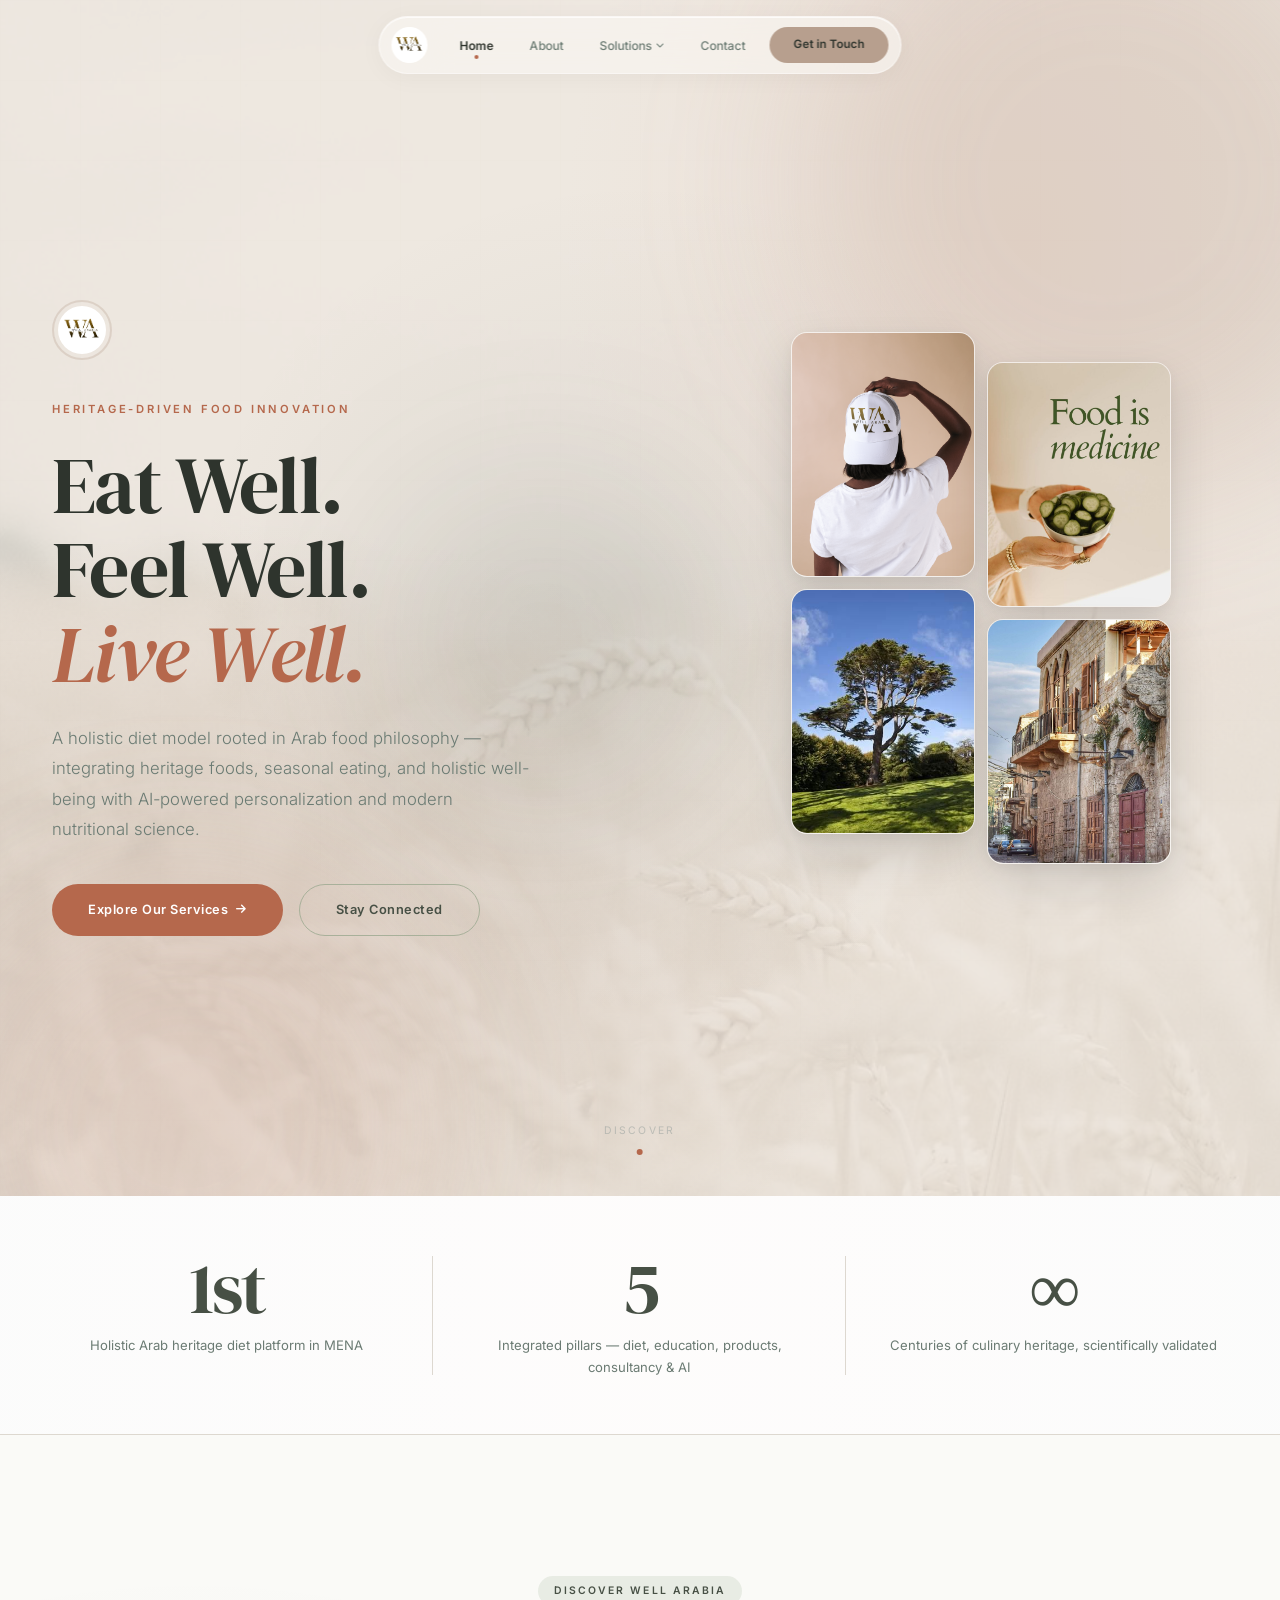
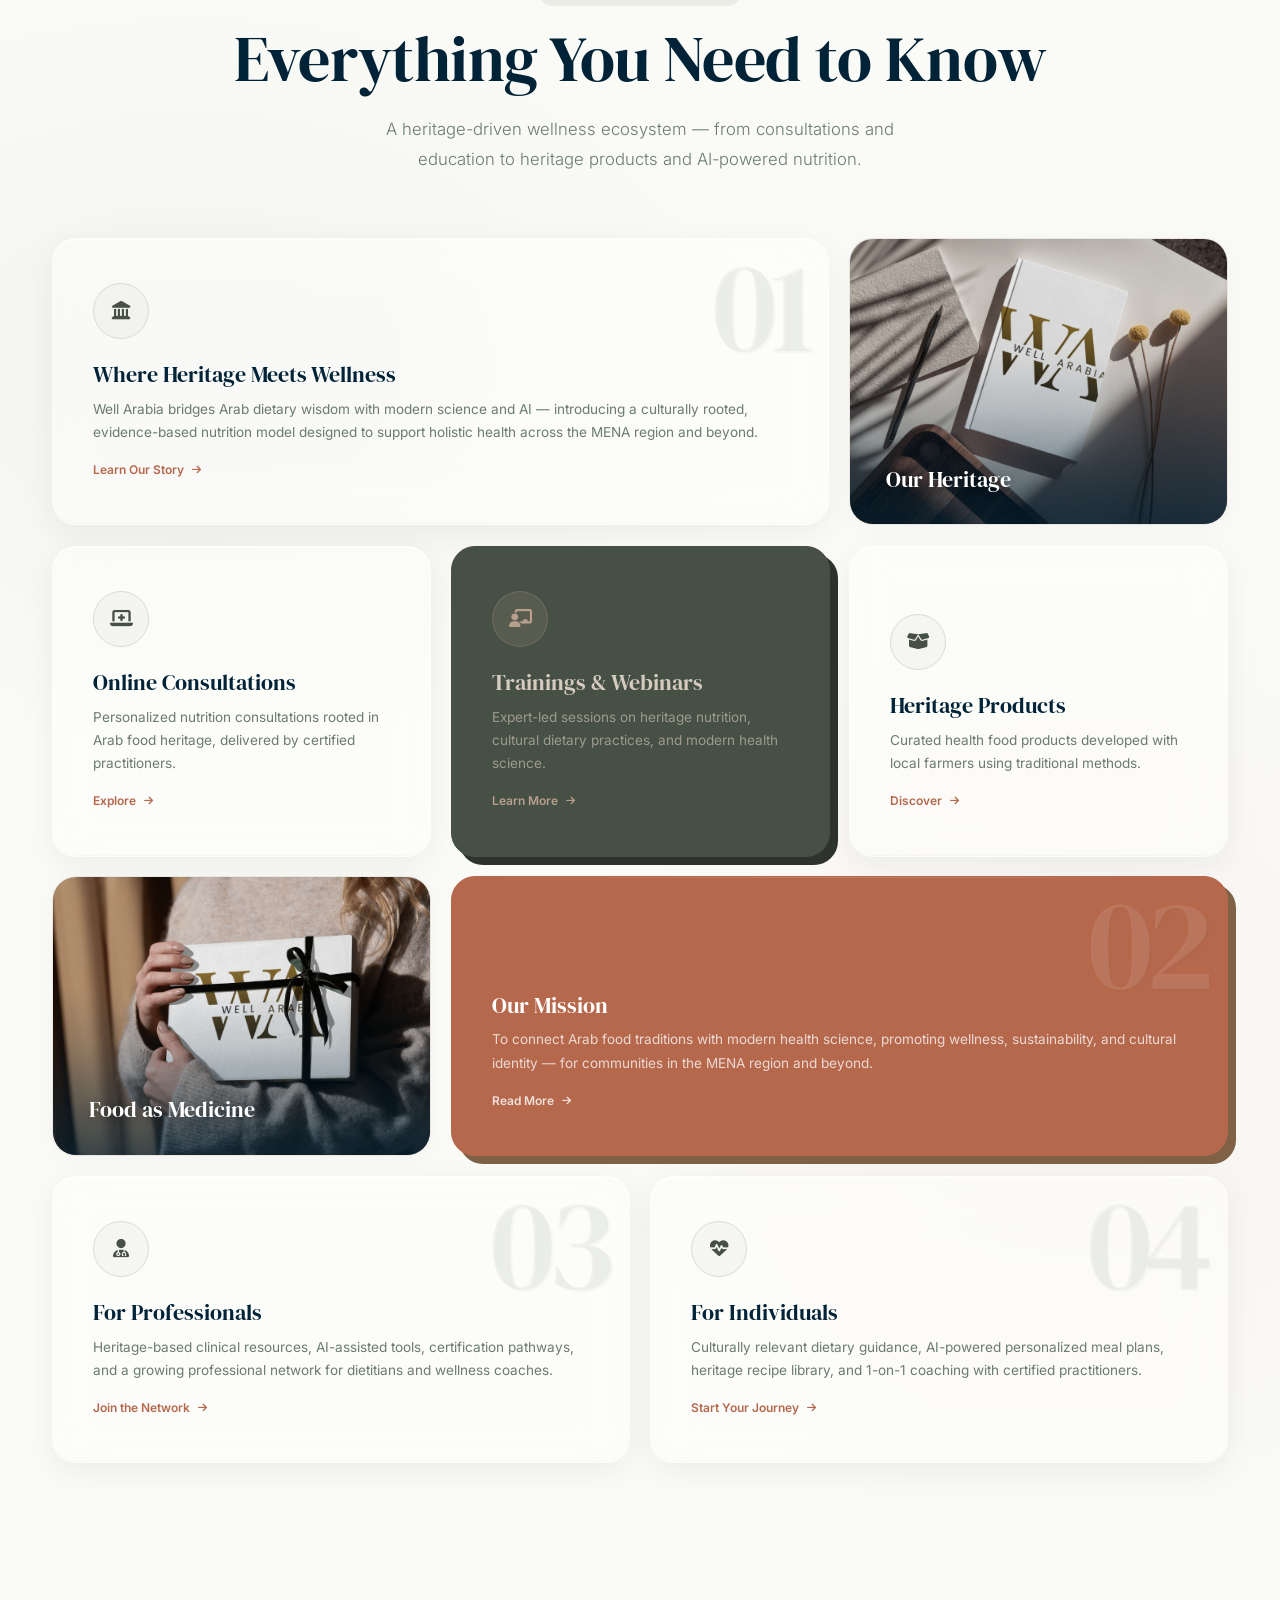
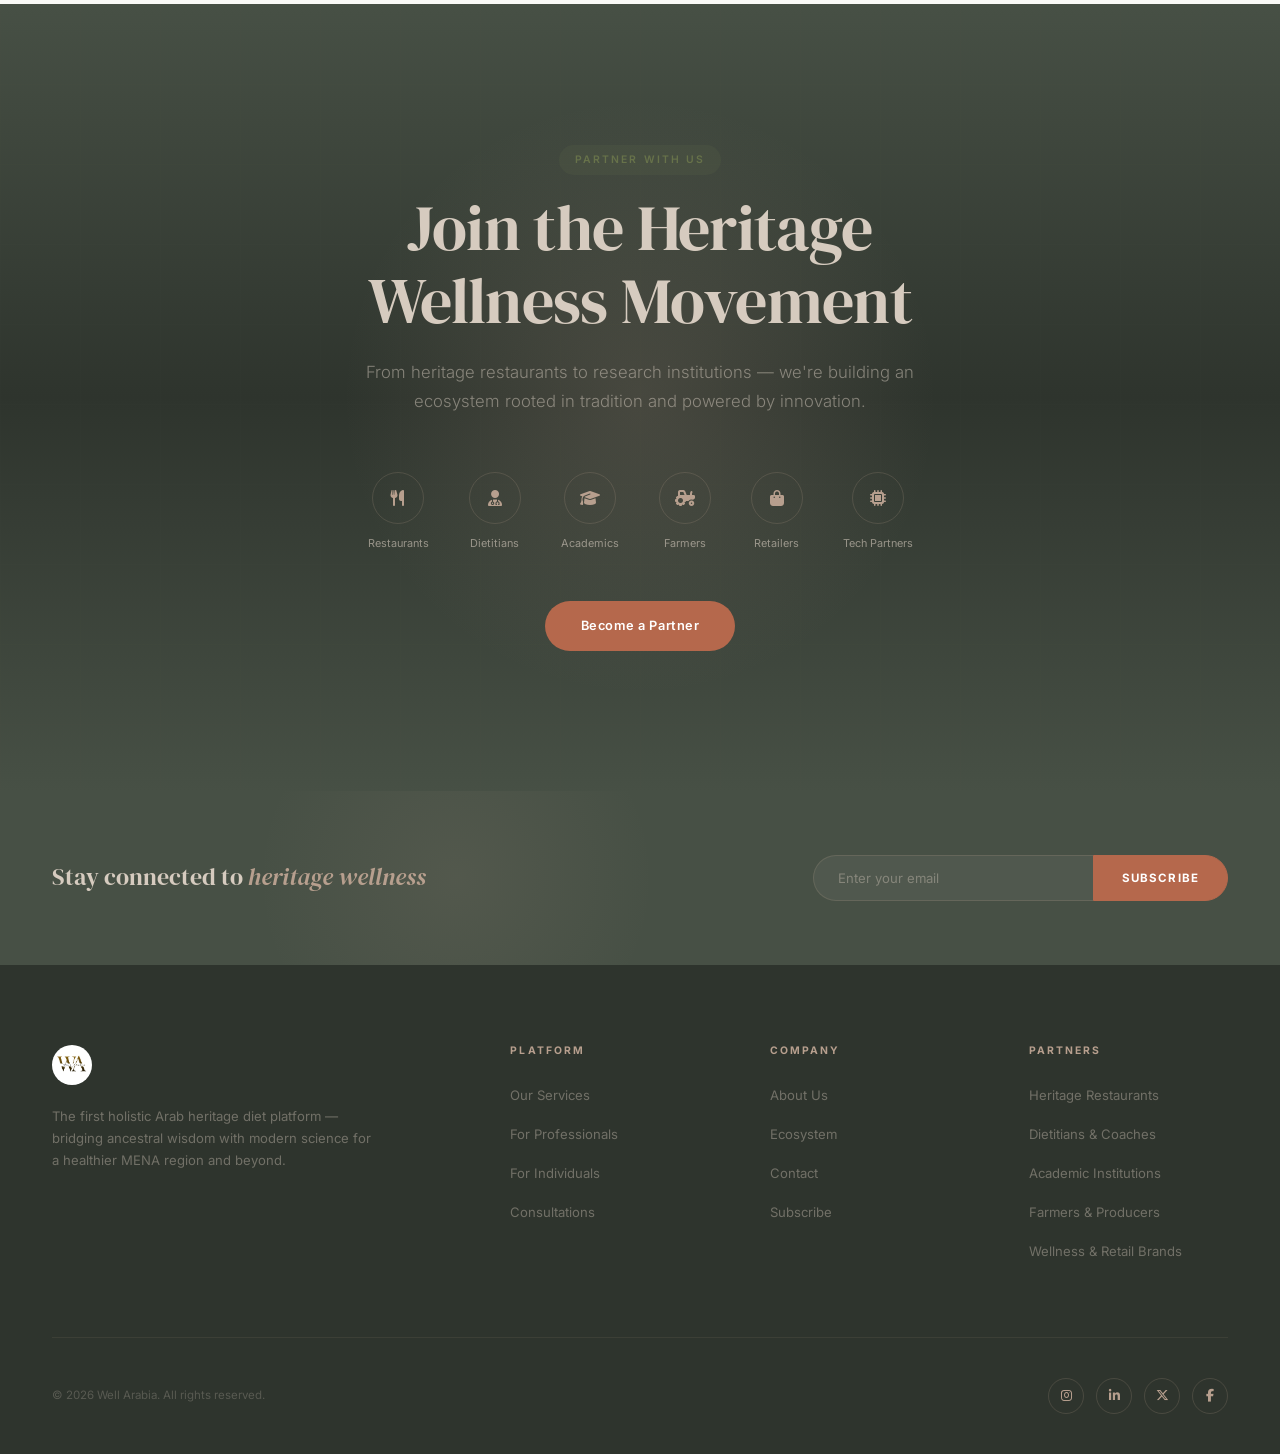
==== commit b1269942: "Launch: rename to index.html, apply UI/UX enhancements, clean repo" ====
--- a/index.html
+++ b/index.html
@@ -3,2061 +3,66 @@
 <head>
     <meta charset="UTF-8">
     <meta name="viewport" content="width=device-width, initial-scale=1.0">
-    <meta name="description" content="Well Arabia is the first holistic Arab-Islamic heritage diet platform — bridging ancestral wisdom with modern nutritional science for the MENA region and beyond.">
-    <meta name="keywords" content="Arab heritage diet, Islamic nutrition, MENA wellness, heritage foods, ancestral nutrition, cultural health">
+    <meta name="description" content="Well Arabia — the first holistic Arab heritage diet platform bridging ancestral wisdom with modern nutritional science for the MENA region and beyond.">
+    <meta name="keywords" content="Arab heritage diet, MENA wellness, heritage foods, ancestral nutrition, cultural health, Arab food traditions, Well Arabia">
     <meta name="author" content="Well Arabia">
-    <meta property="og:title" content="Well Arabia — Heritage Wellness, Rooted in Science">
-    <meta property="og:description" content="The first holistic Arab-Islamic heritage diet platform — bridging ancestral wisdom with modern nutritional science.">
+    <meta property="og:title" content="Well Arabia — Eat Well. Feel Well. Live Well.">
+    <meta property="og:description" content="Heritage-driven food innovation bridging Arab dietary wisdom with modern science and AI.">
     <meta property="og:type" content="website">
     <meta property="og:image" content="logo.jpeg">
     <link rel="icon" type="image/jpeg" href="logo.jpeg">
-    <title>Well Arabia — Heritage Wellness, Rooted in Science</title>
+    <title>Well Arabia — Eat Well. Feel Well. Live Well.</title>
     <link rel="preconnect" href="https://fonts.googleapis.com">
     <link rel="preconnect" href="https://fonts.gstatic.com" crossorigin>
-    <link href="https://fonts.googleapis.com/css2?family=Playfair+Display:ital,wght@0,400;0,500;0,600;0,700;1,400;1,500&family=Inter:wght@200;300;400;500;600;700&display=swap" rel="stylesheet">
+    <link href="https://fonts.googleapis.com/css2?family=DM+Serif+Display:ital@0;1&family=Inter:wght@200;300;400;500;600;700&display=swap" rel="stylesheet">
     <link rel="stylesheet" href="https://cdnjs.cloudflare.com/ajax/libs/font-awesome/6.5.1/css/all.min.css">
-    <style>
-        /* ═══════════════════════════════════════════
-           RESET & ROOT — EMERALD + SAND PALETTE
-        ═══════════════════════════════════════════ */
-        *, *::before, *::after { margin: 0; padding: 0; box-sizing: border-box; }
-
-        :root {
-            --emerald-deep:   #062A1E;
-            --emerald-dark:   #0A3D2F;
-            --emerald:        #1A6B52;
-            --emerald-mid:    #2A8B6A;
-            --emerald-light:  #4DB08A;
-            --emerald-pale:   #A8D8C4;
-            --emerald-whisper:#D4F0E4;
-
-            --sand-deep:      #8B7355;
-            --sand:           #C4A97D;
-            --sand-light:     #E8D5B7;
-            --sand-pale:      #F5EDD8;
-            --sand-whisper:   #FBF7EE;
-
-            --bg-main:        #FAFAF5;
-            --bg-warm:        #F5F0E6;
-            --bg-dark:        #0B1F18;
-            --bg-card:        #FFFFFF;
-
-            --text-dark:      #0D1B16;
-            --text-body:      #2D3B35;
-            --text-mid:       #5A6B63;
-            --text-light:     #8A9B93;
-            --text-on-dark:   #E8F0EC;
-
-            --white:          #FFFFFF;
-            --border:         #DDE8E2;
-            --border-light:   #EDF2EF;
-
-            --font-display: 'Playfair Display', Georgia, serif;
-            --font-body:    'Inter', -apple-system, sans-serif;
-
-            --ease-out:    cubic-bezier(0.16, 1, 0.3, 1);
-            --ease-spring: cubic-bezier(0.34, 1.56, 0.64, 1);
-            --ease-smooth: cubic-bezier(0.45, 0, 0.15, 1);
-
-            --radius-sm: 8px;
-            --radius-md: 16px;
-            --radius-lg: 24px;
-            --radius-xl: 40px;
-        }
-
-        html {
-            scroll-behavior: smooth;
-            font-size: 16px;
-            overflow-x: hidden;
-        }
-
-        body {
-            font-family: var(--font-body);
-            font-weight: 400;
-            color: var(--text-body);
-            background: var(--bg-main);
-            line-height: 1.7;
-            overflow-x: hidden;
-            -webkit-font-smoothing: antialiased;
-        }
-
-        ::selection {
-            background: var(--emerald-pale);
-            color: var(--emerald-deep);
-        }
-
-        img { max-width: 100%; display: block; }
-        a { color: inherit; text-decoration: none; }
-
-        /* ═══════════════════════════════════════════
-           TYPOGRAPHY
-        ═══════════════════════════════════════════ */
-        h1, h2, h3, h4, h5 {
-            font-family: var(--font-display);
-            font-weight: 500;
-            color: var(--text-dark);
-            line-height: 1.15;
-        }
-
-        .tag {
-            font-family: var(--font-body);
-            font-weight: 600;
-            font-size: 0.65rem;
-            letter-spacing: 0.2em;
-            text-transform: uppercase;
-            color: var(--emerald);
-            display: inline-flex;
-            align-items: center;
-            gap: 10px;
-            margin-bottom: 16px;
-            background: var(--emerald-whisper);
-            padding: 6px 16px;
-            border-radius: 100px;
-        }
-
-        .tag--dark {
-            background: rgba(77, 176, 138, 0.15);
-            color: var(--emerald-light);
-        }
-
-        .section-title {
-            font-size: clamp(2.4rem, 5vw, 4rem);
-            margin-bottom: 20px;
-            letter-spacing: -0.02em;
-        }
-
-        .section-desc {
-            font-size: 1.05rem;
-            font-weight: 300;
-            color: var(--text-mid);
-            max-width: 560px;
-            line-height: 1.75;
-        }
-
-        /* ═══════════════════════════════════════════
-           LAYOUT
-        ═══════════════════════════════════════════ */
-        .container {
-            max-width: 1240px;
-            margin: 0 auto;
-            padding: 0 32px;
-        }
-
-        .container--wide {
-            max-width: 1440px;
-        }
-
-        section {
-            padding: 140px 0;
-            position: relative;
-        }
-
-        /* ═══════════════════════════════════════════
-           BUTTONS
-        ═══════════════════════════════════════════ */
-        .btn {
-            font-family: var(--font-body);
-            font-size: 0.8rem;
-            font-weight: 600;
-            letter-spacing: 0.04em;
-            padding: 14px 36px;
-            border: none;
-            cursor: pointer;
-            transition: all 0.4s var(--ease-out);
-            position: relative;
-            overflow: hidden;
-            border-radius: var(--radius-xl);
-            display: inline-flex;
-            align-items: center;
-            gap: 8px;
-        }
-
-        .btn--primary {
-            background: var(--emerald);
-            color: var(--white);
-        }
-        .btn--primary:hover {
-            background: var(--emerald-dark);
-            transform: translateY(-3px);
-            box-shadow: 0 16px 48px rgba(26, 107, 82, 0.3);
-        }
-
-        .btn--outline {
-            background: transparent;
-            color: var(--emerald-pale);
-            border: 1.5px solid rgba(168, 216, 196, 0.4);
-        }
-        .btn--outline:hover {
-            border-color: var(--emerald-light);
-            color: var(--white);
-            background: rgba(77, 176, 138, 0.1);
-            transform: translateY(-3px);
-        }
-
-        .btn--ghost {
-            background: transparent;
-            color: var(--emerald);
-            border: 1.5px solid var(--emerald);
-        }
-        .btn--ghost:hover {
-            background: var(--emerald);
-            color: var(--white);
-            transform: translateY(-3px);
-            box-shadow: 0 12px 36px rgba(26, 107, 82, 0.2);
-        }
-
-        .btn--sand {
-            background: var(--sand);
-            color: var(--emerald-deep);
-        }
-        .btn--sand:hover {
-            background: var(--sand-deep);
-            color: var(--white);
-            transform: translateY(-3px);
-        }
-
-        /* Ripple on click */
-        .btn::after {
-            content: '';
-            position: absolute;
-            top: 50%;
-            left: 50%;
-            width: 0;
-            height: 0;
-            background: rgba(255,255,255,0.15);
-            border-radius: 50%;
-            transform: translate(-50%,-50%);
-            transition: width 0.5s, height 0.5s;
-        }
-        .btn:active::after { width: 300px; height: 300px; }
-
-        /* ═══════════════════════════════════════════
-           PAGE LOADER
-        ═══════════════════════════════════════════ */
-        .loader {
-            position: fixed;
-            inset: 0;
-            background: var(--emerald-deep);
-            z-index: 9999;
-            display: flex;
-            flex-direction: column;
-            align-items: center;
-            justify-content: center;
-            transition: opacity 0.8s var(--ease-smooth), visibility 0.8s;
-        }
-        .loader.done {
-            opacity: 0;
-            visibility: hidden;
-            pointer-events: none;
-        }
-        .loader__logo {
-            width: 72px;
-            border-radius: 50%;
-            opacity: 0;
-            animation: loaderPop 0.6s 0.2s var(--ease-spring) forwards;
-        }
-        .loader__spinner {
-            width: 72px;
-            height: 72px;
-            border: 2px solid rgba(77,176,138,0.15);
-            border-top-color: var(--emerald-light);
-            border-radius: 50%;
-            position: absolute;
-            animation: spin 1s linear infinite;
-        }
-        @keyframes spin { to { transform: rotate(360deg); } }
-        @keyframes loaderPop { to { opacity: 1; transform: scale(1); } }
-
-        /* ═══════════════════════════════════════════
-           SCROLL PROGRESS
-        ═══════════════════════════════════════════ */
-        .scroll-bar {
-            position: fixed;
-            top: 0;
-            left: 0;
-            width: 0%;
-            height: 3px;
-            background: linear-gradient(90deg, var(--emerald), var(--emerald-light), var(--sand));
-            z-index: 1001;
-            border-radius: 0 3px 3px 0;
-        }
-
-        /* ═══════════════════════════════════════════
-           NAVIGATION — GLASS MORPHISM
-        ═══════════════════════════════════════════ */
-        .nav {
-            position: fixed;
-            top: 16px;
-            left: 50%;
-            transform: translateX(-50%);
-            z-index: 1000;
-            padding: 10px 12px;
-            border-radius: var(--radius-xl);
-            display: flex;
-            align-items: center;
-            gap: 8px;
-            background: rgba(11, 31, 24, 0.7);
-            backdrop-filter: blur(24px);
-            -webkit-backdrop-filter: blur(24px);
-            border: 1px solid rgba(77, 176, 138, 0.12);
-            transition: all 0.5s var(--ease-out);
-            max-width: 95vw;
-        }
-
-        .nav.scrolled {
-            background: rgba(11, 31, 24, 0.9);
-            box-shadow: 0 8px 40px rgba(0,0,0,0.25);
-        }
-
-        .nav__logo {
-            height: 36px;
-            border-radius: 50%;
-            margin-right: 8px;
-        }
-
-        .nav__links {
-            display: flex;
-            align-items: center;
-            gap: 4px;
-            list-style: none;
-        }
-
-        .nav__link {
-            font-size: 0.75rem;
-            font-weight: 500;
-            color: rgba(232, 240, 236, 0.6);
-            padding: 8px 16px;
-            border-radius: var(--radius-xl);
-            transition: all 0.3s var(--ease-out);
-            cursor: pointer;
-            white-space: nowrap;
-        }
-        .nav__link:hover,
-        .nav__link.active {
-            color: var(--white);
-            background: rgba(77, 176, 138, 0.2);
-        }
-
-        .nav__cta {
-            font-family: var(--font-body);
-            font-size: 0.72rem;
-            font-weight: 600;
-            color: var(--emerald-deep);
-            background: var(--emerald-light);
-            padding: 8px 24px;
-            border-radius: var(--radius-xl);
-            border: none;
-            cursor: pointer;
-            transition: all 0.3s;
-            white-space: nowrap;
-        }
-        .nav__cta:hover {
-            background: var(--white);
-            transform: scale(1.05);
-        }
-
-        .nav__hamburger {
-            display: none;
-            flex-direction: column;
-            gap: 4px;
-            cursor: pointer;
-            padding: 8px;
-            z-index: 1001;
-        }
-        .nav__hamburger span {
-            width: 20px;
-            height: 2px;
-            background: var(--emerald-pale);
-            border-radius: 2px;
-            transition: all 0.3s;
-        }
-
-        /* ═══════════════════════════════════════════
-           MOBILE MENU
-        ═══════════════════════════════════════════ */
-        .mob-menu {
-            position: fixed;
-            inset: 0;
-            background: rgba(6, 42, 30, 0.97);
-            backdrop-filter: blur(40px);
-            z-index: 999;
-            display: flex;
-            flex-direction: column;
-            align-items: center;
-            justify-content: center;
-            gap: 28px;
-            opacity: 0;
-            pointer-events: none;
-            transition: opacity 0.4s;
-        }
-        .mob-menu.open { opacity: 1; pointer-events: all; }
-        .mob-menu a {
-            font-family: var(--font-display);
-            font-size: 1.8rem;
-            color: var(--emerald-pale);
-            transition: color 0.3s;
-        }
-        .mob-menu a:hover { color: var(--white); }
-        .mob-menu__close {
-            position: absolute;
-            top: 24px;
-            right: 32px;
-            font-size: 2rem;
-            color: var(--emerald-light);
-            cursor: pointer;
-            background: none;
-            border: none;
-        }
-
-        /* ═══════════════════════════════════════════
-           HERO — GRADIENT MORPH
-        ═══════════════════════════════════════════ */
-        .hero {
-            min-height: 100vh;
-            display: flex;
-            align-items: center;
-            position: relative;
-            overflow: hidden;
-            background: var(--bg-dark);
-            padding: 0 0 0 0;
-        }
-
-        .hero__gradient {
-            position: absolute;
-            inset: 0;
-            background:
-                radial-gradient(ellipse 80% 60% at 20% 80%, rgba(26,107,82,0.35) 0%, transparent 60%),
-                radial-gradient(ellipse 60% 80% at 80% 20%, rgba(196,169,125,0.2) 0%, transparent 60%),
-                radial-gradient(ellipse 50% 50% at 50% 50%, rgba(77,176,138,0.08) 0%, transparent 70%);
-            animation: gradientShift 12s ease-in-out infinite alternate;
-        }
-
-        @keyframes gradientShift {
-            0% { filter: hue-rotate(0deg); transform: scale(1); }
-            50% { filter: hue-rotate(10deg); transform: scale(1.05); }
-            100% { filter: hue-rotate(-5deg); transform: scale(1); }
-        }
-
-        /* Floating blobs */
-        .hero__blob {
-            position: absolute;
-            border-radius: 50%;
-            filter: blur(80px);
-            pointer-events: none;
-            z-index: 0;
-        }
-        .hero__blob--1 {
-            width: 500px;
-            height: 500px;
-            background: rgba(26, 107, 82, 0.2);
-            top: -10%;
-            right: -10%;
-            animation: blobFloat 18s ease-in-out infinite;
-        }
-        .hero__blob--2 {
-            width: 400px;
-            height: 400px;
-            background: rgba(196, 169, 125, 0.15);
-            bottom: -15%;
-            left: -5%;
-            animation: blobFloat 22s 4s ease-in-out infinite reverse;
-        }
-        .hero__blob--3 {
-            width: 250px;
-            height: 250px;
-            background: rgba(77, 176, 138, 0.12);
-            top: 40%;
-            left: 30%;
-            animation: blobFloat 15s 2s ease-in-out infinite;
-        }
-
-        @keyframes blobFloat {
-            0%, 100% { transform: translate(0, 0) scale(1); }
-            33% { transform: translate(40px, -30px) scale(1.1); }
-            66% { transform: translate(-20px, 20px) scale(0.95); }
-        }
-
-        /* Grid pattern overlay */
-        .hero__grid {
-            position: absolute;
-            inset: 0;
-            opacity: 0.04;
-            background-image:
-                linear-gradient(rgba(168,216,196,0.5) 1px, transparent 1px),
-                linear-gradient(90deg, rgba(168,216,196,0.5) 1px, transparent 1px);
-            background-size: 80px 80px;
-            pointer-events: none;
-        }
-
-        .hero__content {
-            position: relative;
-            z-index: 2;
-            padding: 40px 32px;
-            max-width: 1240px;
-            margin: 0 auto;
-            width: 100%;
-            display: grid;
-            grid-template-columns: 1fr 1fr;
-            align-items: center;
-            gap: 80px;
-            min-height: 100vh;
-        }
-
-        .hero__text {
-            padding: 120px 0 80px;
-        }
-
-        .hero__logo-badge {
-            width: 60px;
-            height: 60px;
-            border-radius: 50%;
-            margin-bottom: 40px;
-            opacity: 0;
-            transform: scale(0.5);
-            animation: popIn 0.6s 0.4s var(--ease-spring) forwards;
-            border: 2px solid rgba(77,176,138,0.3);
-            padding: 4px;
-        }
-
-        .hero__title {
-            font-size: clamp(3rem, 7vw, 5rem);
-            font-weight: 600;
-            color: var(--white);
-            line-height: 1.05;
-            margin-bottom: 8px;
-            letter-spacing: -0.03em;
-        }
-
-        .hero__title .line {
-            display: block;
-            opacity: 0;
-            transform: translateY(60px);
-            animation: slideUp 0.8s var(--ease-out) forwards;
-        }
-        .hero__title .line:nth-child(1) { animation-delay: 0.5s; }
-        .hero__title .line:nth-child(2) { animation-delay: 0.65s; }
-        .hero__title .line:nth-child(3) { animation-delay: 0.8s; }
-
-        .hero__title .accent {
-            color: var(--emerald-light);
-            font-style: italic;
-        }
-
-        .hero__desc {
-            font-size: 1.05rem;
-            font-weight: 300;
-            color: rgba(232,240,236,0.6);
-            max-width: 480px;
-            line-height: 1.8;
-            margin: 28px 0 40px;
-            opacity: 0;
-            transform: translateY(30px);
-            animation: slideUp 0.8s 1s var(--ease-out) forwards;
-        }
-
-        .hero__actions {
-            display: flex;
-            gap: 16px;
-            flex-wrap: wrap;
-            opacity: 0;
-            transform: translateY(30px);
-            animation: slideUp 0.8s 1.15s var(--ease-out) forwards;
-        }
-
-        .hero__visual {
-            display: flex;
-            align-items: center;
-            justify-content: center;
-            position: relative;
-        }
-
-        .hero__visual-ring {
-            width: 380px;
-            height: 380px;
-            border-radius: 50%;
-            border: 1px solid rgba(77,176,138,0.15);
-            display: flex;
-            align-items: center;
-            justify-content: center;
-            position: relative;
-            opacity: 0;
-            animation: fadeScale 1s 0.8s var(--ease-out) forwards;
-        }
-        .hero__visual-ring::before {
-            content: '';
-            position: absolute;
-            inset: 20px;
-            border-radius: 50%;
-            border: 1px solid rgba(77,176,138,0.1);
-        }
-        .hero__visual-ring::after {
-            content: '';
-            position: absolute;
-            inset: 50px;
-            border-radius: 50%;
-            border: 1px dashed rgba(196,169,125,0.15);
-            animation: spin 40s linear infinite;
-        }
-
-        .hero__visual-arabic {
-            font-family: var(--font-display);
-            font-size: 8rem;
-            color: rgba(168,216,196,0.12);
-            font-style: italic;
-            user-select: none;
-        }
-
-        /* Orbiting dots */
-        .hero__orbit {
-            position: absolute;
-            width: 12px;
-            height: 12px;
-            border-radius: 50%;
-            animation: orbit 20s linear infinite;
-        }
-        .hero__orbit--1 {
-            background: var(--emerald-light);
-            top: 10%;
-            left: 50%;
-            animation-duration: 18s;
-        }
-        .hero__orbit--2 {
-            background: var(--sand);
-            top: 50%;
-            right: 5%;
-            width: 8px;
-            height: 8px;
-            animation-duration: 24s;
-            animation-direction: reverse;
-        }
-        .hero__orbit--3 {
-            background: rgba(168,216,196,0.5);
-            bottom: 15%;
-            left: 30%;
-            width: 6px;
-            height: 6px;
-            animation-duration: 15s;
-        }
-
-        @keyframes orbit {
-            0%   { transform: rotate(0deg) translateX(180px) rotate(0deg); }
-            100% { transform: rotate(360deg) translateX(180px) rotate(-360deg); }
-        }
-
-        .hero__scroll {
-            position: absolute;
-            bottom: 40px;
-            left: 50%;
-            transform: translateX(-50%);
-            display: flex;
-            flex-direction: column;
-            align-items: center;
-            gap: 10px;
-            opacity: 0;
-            animation: fadeIn 1s 1.8s forwards;
-            z-index: 5;
-        }
-        .hero__scroll span {
-            font-size: 0.65rem;
-            letter-spacing: 0.2em;
-            text-transform: uppercase;
-            color: var(--emerald-pale);
-            opacity: 0.5;
-        }
-        .hero__scroll-dot {
-            width: 6px;
-            height: 6px;
-            background: var(--emerald-light);
-            border-radius: 50%;
-            animation: scrollBounce 2s infinite;
-        }
-
-        @keyframes scrollBounce {
-            0%, 100% { transform: translateY(0); opacity: 0.4; }
-            50% { transform: translateY(12px); opacity: 1; }
-        }
-
-        /* ═══════════════════════════════════════════
-           STATS TICKER
-        ═══════════════════════════════════════════ */
-        .stats {
-            padding: 0;
-            background: var(--white);
-            border-bottom: 1px solid var(--border);
-        }
-        .stats__inner {
-            display: grid;
-            grid-template-columns: repeat(3, 1fr);
-            max-width: 1240px;
-            margin: 0 auto;
-        }
-        .stats__item {
-            padding: 48px 32px;
-            text-align: center;
-            position: relative;
-            transition: all 0.4s var(--ease-out);
-            cursor: default;
-        }
-        .stats__item:not(:last-child)::after {
-            content: '';
-            position: absolute;
-            right: 0;
-            top: 25%;
-            height: 50%;
-            width: 1px;
-            background: var(--border);
-        }
-        .stats__item:hover {
-            background: var(--emerald-whisper);
-        }
-        .stats__num {
-            font-family: var(--font-display);
-            font-size: 3.5rem;
-            font-weight: 600;
-            color: var(--emerald);
-            line-height: 1;
-            margin-bottom: 8px;
-            transition: transform 0.3s var(--ease-spring);
-        }
-        .stats__item:hover .stats__num {
-            transform: scale(1.1);
-        }
-        .stats__label {
-            font-size: 0.82rem;
-            color: var(--text-mid);
-            font-weight: 400;
-        }
-
-        /* ═══════════════════════════════════════════
-           ABOUT — ASYMMETRIC LAYOUT
-        ═══════════════════════════════════════════ */
-        .about {
-            background: var(--bg-main);
-        }
-        .about__grid {
-            display: grid;
-            grid-template-columns: 1.2fr 1fr;
-            gap: 100px;
-            align-items: center;
-        }
-        .about__content { }
-        .about__content p {
-            font-size: 0.95rem;
-            line-height: 1.85;
-            color: var(--text-body);
-            margin-bottom: 20px;
-        }
-
-        .about__visual {
-            position: relative;
-        }
-        .about__card-stack {
-            position: relative;
-            height: 480px;
-        }
-        .about__v-card {
-            position: absolute;
-            padding: 32px;
-            border-radius: var(--radius-lg);
-            transition: all 0.5s var(--ease-out);
-        }
-        .about__v-card--1 {
-            width: 280px;
-            height: 340px;
-            background: linear-gradient(135deg, var(--emerald-dark), var(--emerald));
-            top: 0;
-            left: 0;
-            z-index: 3;
-            display: flex;
-            align-items: center;
-            justify-content: center;
-        }
-        .about__v-card--1 .arabic-letter {
-            font-family: var(--font-display);
-            font-size: 10rem;
-            color: rgba(255,255,255,0.1);
-            font-style: italic;
-        }
-        .about__v-card--2 {
-            width: 240px;
-            height: 280px;
-            background: var(--sand-pale);
-            top: 60px;
-            left: 200px;
-            z-index: 2;
-            border: 1px solid var(--sand-light);
-            display: flex;
-            flex-direction: column;
-            justify-content: flex-end;
-        }
-        .about__v-card--2 .quote {
-            font-family: var(--font-display);
-            font-size: 1rem;
-            font-style: italic;
-            color: var(--sand-deep);
-            line-height: 1.6;
-        }
-        .about__v-card--3 {
-            width: 200px;
-            height: 200px;
-            background: var(--white);
-            bottom: 0;
-            left: 80px;
-            z-index: 4;
-            border: 1px solid var(--border);
-            display: flex;
-            align-items: center;
-            justify-content: center;
-            box-shadow: 0 20px 60px rgba(0,0,0,0.06);
-        }
-        .about__v-card--3 img {
-            width: 80px;
-            border-radius: 50%;
-        }
-        .about__card-stack:hover .about__v-card--1 { transform: translate(-8px, -8px) rotate(-2deg); }
-        .about__card-stack:hover .about__v-card--2 { transform: translate(8px, -4px) rotate(1deg); }
-        .about__card-stack:hover .about__v-card--3 { transform: translate(0, 8px) rotate(-1deg); }
-
-        .about__values {
-            display: grid;
-            grid-template-columns: 1fr 1fr;
-            gap: 16px;
-            margin-top: 40px;
-        }
-        .about__pill {
-            display: flex;
-            align-items: center;
-            gap: 12px;
-            padding: 14px 20px;
-            background: var(--white);
-            border: 1px solid var(--border);
-            border-radius: var(--radius-md);
-            font-size: 0.82rem;
-            font-weight: 500;
-            color: var(--text-body);
-            transition: all 0.3s var(--ease-out);
-        }
-        .about__pill:hover {
-            border-color: var(--emerald-light);
-            background: var(--emerald-whisper);
-            transform: translateX(4px);
-        }
-        .about__pill i {
-            color: var(--emerald);
-            font-size: 0.85rem;
-            width: 28px;
-            height: 28px;
-            display: flex;
-            align-items: center;
-            justify-content: center;
-            background: var(--emerald-whisper);
-            border-radius: 50%;
-            flex-shrink: 0;
-        }
-
-        /* ═══════════════════════════════════════════
-           MISSION / VISION — GLASS CARDS
-        ═══════════════════════════════════════════ */
-        .mission {
-            background: var(--bg-dark);
-            padding: 120px 0;
-            position: relative;
-            overflow: hidden;
-        }
-        .mission__bg-pattern {
-            position: absolute;
-            inset: 0;
-            opacity: 0.05;
-            background:
-                radial-gradient(circle 2px at 20% 30%, var(--emerald-light) 0%, transparent 2px),
-                radial-gradient(circle 2px at 50% 70%, var(--emerald-light) 0%, transparent 2px),
-                radial-gradient(circle 2px at 80% 20%, var(--emerald-light) 0%, transparent 2px),
-                radial-gradient(circle 1px at 35% 55%, var(--sand) 0%, transparent 1px),
-                radial-gradient(circle 1px at 65% 85%, var(--sand) 0%, transparent 1px);
-            background-size: 200px 200px;
-        }
-        .mission__grid {
-            display: grid;
-            grid-template-columns: 1fr 1fr;
-            gap: 32px;
-            position: relative;
-        }
-        .mission__card {
-            padding: 56px 48px;
-            background: rgba(26, 107, 82, 0.08);
-            border: 1px solid rgba(77, 176, 138, 0.12);
-            border-radius: var(--radius-lg);
-            backdrop-filter: blur(10px);
-            transition: all 0.5s var(--ease-out);
-        }
-        .mission__card:hover {
-            background: rgba(26, 107, 82, 0.15);
-            border-color: rgba(77, 176, 138, 0.25);
-            transform: translateY(-6px);
-        }
-        .mission__card-tag {
-            font-size: 0.6rem;
-            font-weight: 700;
-            letter-spacing: 0.3em;
-            text-transform: uppercase;
-            color: var(--emerald-light);
-            margin-bottom: 24px;
-            display: flex;
-            align-items: center;
-            gap: 10px;
-        }
-        .mission__card-tag::before {
-            content: '';
-            width: 24px;
-            height: 2px;
-            background: var(--emerald-light);
-            border-radius: 2px;
-        }
-        .mission__card-text {
-            font-family: var(--font-display);
-            font-size: 1.5rem;
-            font-weight: 400;
-            font-style: italic;
-            color: var(--emerald-pale);
-            line-height: 1.6;
-        }
-
-        /* ═══════════════════════════════════════════
-           DIET SECTION — HORIZONTAL TABS
-        ═══════════════════════════════════════════ */
-        .diet {
-            background: var(--white);
-        }
-        .diet__header {
-            text-align: center;
-            margin-bottom: 80px;
-        }
-        .diet__header .section-desc {
-            margin: 0 auto;
-        }
-
-        .diet__pillars {
-            display: grid;
-            grid-template-columns: repeat(4, 1fr);
-            gap: 20px;
-            margin-bottom: 100px;
-        }
-        .pillar {
-            padding: 40px 28px;
-            text-align: center;
-            border: 1px solid var(--border);
-            border-radius: var(--radius-lg);
-            transition: all 0.5s var(--ease-out);
-            background: var(--bg-main);
-            position: relative;
-            overflow: hidden;
-        }
-        .pillar::before {
-            content: '';
-            position: absolute;
-            inset: 0;
-            background: linear-gradient(135deg, var(--emerald-whisper), transparent);
-            opacity: 0;
-            transition: opacity 0.5s;
-        }
-        .pillar:hover::before { opacity: 1; }
-        .pillar:hover {
-            border-color: var(--emerald-light);
-            transform: translateY(-10px);
-            box-shadow: 0 24px 64px rgba(26,107,82,0.1);
-        }
-        .pillar__icon {
-            width: 56px;
-            height: 56px;
-            margin: 0 auto 20px;
-            display: flex;
-            align-items: center;
-            justify-content: center;
-            background: var(--emerald-whisper);
-            border-radius: 50%;
-            color: var(--emerald);
-            font-size: 1.2rem;
-            transition: all 0.4s var(--ease-spring);
-            position: relative;
-            z-index: 1;
-        }
-        .pillar:hover .pillar__icon {
-            background: var(--emerald);
-            color: var(--white);
-            transform: scale(1.15) rotate(-5deg);
-        }
-        .pillar__title {
-            font-family: var(--font-display);
-            font-size: 1.25rem;
-            font-weight: 600;
-            margin-bottom: 10px;
-            color: var(--text-dark);
-            position: relative;
-            z-index: 1;
-        }
-        .pillar__desc {
-            font-size: 0.82rem;
-            color: var(--text-mid);
-            line-height: 1.7;
-            position: relative;
-            z-index: 1;
-        }
-
-        /* Food Groups — Horizontal scroll */
-        .foods {
-            margin-bottom: 100px;
-        }
-        .foods__header {
-            margin-bottom: 40px;
-        }
-        .foods__scroll {
-            display: grid;
-            grid-template-columns: repeat(3, 1fr);
-            gap: 20px;
-        }
-        .food-card {
-            display: flex;
-            align-items: flex-start;
-            gap: 16px;
-            padding: 24px;
-            background: var(--bg-main);
-            border: 1px solid var(--border);
-            border-radius: var(--radius-md);
-            transition: all 0.4s var(--ease-out);
-        }
-        .food-card:hover {
-            border-color: var(--emerald-light);
-            transform: translateY(-4px);
-            box-shadow: 0 16px 48px rgba(26,107,82,0.06);
-        }
-        .food-card__icon {
-            width: 44px;
-            height: 44px;
-            background: var(--emerald-whisper);
-            border-radius: 50%;
-            display: flex;
-            align-items: center;
-            justify-content: center;
-            flex-shrink: 0;
-            color: var(--emerald);
-            font-size: 0.9rem;
-            transition: all 0.3s;
-        }
-        .food-card:hover .food-card__icon {
-            background: var(--emerald);
-            color: var(--white);
-        }
-        .food-card__name {
-            font-family: var(--font-display);
-            font-size: 1.05rem;
-            font-weight: 600;
-            color: var(--text-dark);
-            margin-bottom: 4px;
-        }
-        .food-card__desc {
-            font-size: 0.78rem;
-            color: var(--text-mid);
-            line-height: 1.6;
-        }
-
-        /* Science cards */
-        .science__grid {
-            display: grid;
-            grid-template-columns: repeat(3, 1fr);
-            gap: 24px;
-            margin-bottom: 100px;
-        }
-        .science-card {
-            padding: 40px 32px;
-            background: var(--bg-main);
-            border: 1px solid var(--border);
-            border-radius: var(--radius-lg);
-            transition: all 0.5s var(--ease-out);
-        }
-        .science-card:hover {
-            border-color: var(--emerald-light);
-            transform: translateY(-6px);
-            box-shadow: 0 20px 56px rgba(26,107,82,0.08);
-        }
-        .science-card__icon {
-            font-size: 1.5rem;
-            color: var(--emerald);
-            margin-bottom: 20px;
-            transition: transform 0.4s var(--ease-spring);
-        }
-        .science-card:hover .science-card__icon { transform: scale(1.2) rotate(-8deg); }
-        .science-card__title {
-            font-family: var(--font-display);
-            font-size: 1.3rem;
-            font-weight: 600;
-            margin-bottom: 12px;
-        }
-        .science-card__text {
-            font-size: 0.82rem;
-            color: var(--text-mid);
-            line-height: 1.75;
-        }
-
-        /* What makes it different */
-        .difference {
-            display: grid;
-            grid-template-columns: 1fr 1fr;
-            gap: 80px;
-            align-items: center;
-            padding-top: 80px;
-            border-top: 1px solid var(--border);
-        }
-        .difference__list {
-            list-style: none;
-        }
-        .difference__list li {
-            padding: 18px 0;
-            border-bottom: 1px solid var(--border-light);
-            display: flex;
-            align-items: flex-start;
-            gap: 16px;
-            font-size: 0.92rem;
-            transition: all 0.3s var(--ease-out);
-        }
-        .difference__list li:hover {
-            transform: translateX(8px);
-        }
-        .difference__list li:last-child { border-bottom: none; }
-        .difference__list .num {
-            font-family: var(--font-display);
-            font-size: 1.4rem;
-            color: var(--emerald-light);
-            font-weight: 600;
-            line-height: 1;
-            flex-shrink: 0;
-            width: 30px;
-        }
-        .difference__quote {
-            padding: 48px;
-            background: var(--emerald-deep);
-            border-radius: var(--radius-lg);
-            position: relative;
-            overflow: hidden;
-        }
-        .difference__quote::before {
-            content: '\201C';
-            font-family: var(--font-display);
-            font-size: 10rem;
-            color: rgba(77,176,138,0.1);
-            position: absolute;
-            top: -20px;
-            left: 20px;
-            line-height: 1;
-        }
-        .difference__quote p {
-            font-family: var(--font-display);
-            font-size: 1.35rem;
-            font-style: italic;
-            font-weight: 400;
-            color: var(--emerald-pale);
-            line-height: 1.65;
-            position: relative;
-            z-index: 1;
-        }
-        .difference__quote cite {
-            display: block;
-            margin-top: 24px;
-            font-style: normal;
-            font-family: var(--font-body);
-            font-size: 0.72rem;
-            font-weight: 600;
-            letter-spacing: 0.12em;
-            text-transform: uppercase;
-            color: var(--emerald-light);
-        }
-
-        /* ═══════════════════════════════════════════
-           PROFESSIONALS — LEFT/RIGHT LAYOUT
-        ═══════════════════════════════════════════ */
-        .professionals {
-            background: var(--bg-main);
-        }
-        .professionals__header {
-            text-align: center;
-            margin-bottom: 80px;
-        }
-        .professionals__header .section-desc { margin: 0 auto; }
-        .professionals__grid {
-            display: grid;
-            grid-template-columns: 1fr 1fr;
-            gap: 80px;
-            align-items: start;
-        }
-        .pro-benefits {
-            list-style: none;
-        }
-        .pro-benefits li {
-            padding: 14px 0;
-            font-size: 0.88rem;
-            display: flex;
-            align-items: flex-start;
-            gap: 14px;
-            border-bottom: 1px solid var(--border-light);
-        }
-        .pro-benefits li:last-child { border-bottom: none; }
-        .pro-benefits li i {
-            color: var(--emerald);
-            font-size: 0.55rem;
-            flex-shrink: 0;
-            margin-top: 7px;
-            width: 18px;
-            height: 18px;
-            display: flex;
-            align-items: center;
-            justify-content: center;
-            background: var(--emerald-whisper);
-            border-radius: 50%;
-        }
-
-        .tiers {
-            display: grid;
-            grid-template-columns: repeat(3, 1fr);
-            gap: 16px;
-            margin-top: 48px;
-        }
-        .tier {
-            padding: 32px 24px;
-            border: 1px solid var(--border);
-            text-align: center;
-            transition: all 0.4s var(--ease-out);
-            background: var(--white);
-            border-radius: var(--radius-md);
-        }
-        .tier:hover {
-            border-color: var(--emerald-light);
-            transform: translateY(-6px);
-            box-shadow: 0 20px 50px rgba(26,107,82,0.08);
-        }
-        .tier__icon {
-            font-size: 1.3rem;
-            color: var(--emerald);
-            margin-bottom: 16px;
-        }
-        .tier__name {
-            font-family: var(--font-display);
-            font-size: 1.15rem;
-            font-weight: 600;
-            margin-bottom: 8px;
-        }
-        .tier__desc {
-            font-size: 0.75rem;
-            color: var(--text-mid);
-            line-height: 1.6;
-        }
-
-        .webinar-strip {
-            margin-top: 56px;
-            padding: 36px 40px;
-            background: var(--emerald-deep);
-            border-radius: var(--radius-lg);
-            display: flex;
-            align-items: center;
-            justify-content: space-between;
-            gap: 24px;
-            flex-wrap: wrap;
-        }
-        .webinar-strip__text {
-            font-family: var(--font-display);
-            font-size: 1.25rem;
-            color: var(--emerald-pale);
-        }
-        .webinar-strip__text span {
-            display: block;
-            font-family: var(--font-body);
-            font-size: 0.78rem;
-            font-weight: 300;
-            color: rgba(168,216,196,0.5);
-            margin-top: 4px;
-        }
-
-        /* ═══════════════════════════════════════════
-           INDIVIDUALS
-        ═══════════════════════════════════════════ */
-        .individuals {
-            background: var(--white);
-        }
-        .individuals__header {
-            text-align: center;
-            margin-bottom: 80px;
-        }
-        .individuals__header .section-desc { margin: 0 auto; }
-        .individuals__grid {
-            display: grid;
-            grid-template-columns: 1fr 1fr;
-            gap: 80px;
-            align-items: start;
-        }
-        .ind-gains {
-            list-style: none;
-        }
-        .ind-gains li {
-            padding: 14px 0;
-            font-size: 0.88rem;
-            display: flex;
-            align-items: flex-start;
-            gap: 14px;
-            border-bottom: 1px solid var(--border-light);
-        }
-        .ind-gains li:last-child { border-bottom: none; }
-        .ind-gains li i {
-            color: var(--emerald);
-            font-size: 0.55rem;
-            flex-shrink: 0;
-            margin-top: 7px;
-            width: 18px;
-            height: 18px;
-            display: flex;
-            align-items: center;
-            justify-content: center;
-            background: var(--emerald-whisper);
-            border-radius: 50%;
-        }
-
-        .steps {
-            counter-reset: step;
-        }
-        .step {
-            display: flex;
-            align-items: flex-start;
-            gap: 20px;
-            padding: 24px 0;
-            border-bottom: 1px solid var(--border-light);
-        }
-        .step:last-child { border-bottom: none; }
-        .step__num {
-            font-family: var(--font-display);
-            font-size: 2rem;
-            font-weight: 600;
-            color: var(--emerald-light);
-            line-height: 1;
-            flex-shrink: 0;
-            width: 40px;
-        }
-        .step__title {
-            font-family: var(--font-display);
-            font-size: 1.1rem;
-            font-weight: 600;
-            margin-bottom: 4px;
-        }
-        .step__desc {
-            font-size: 0.82rem;
-            color: var(--text-mid);
-            line-height: 1.7;
-        }
-
-        .ind-actions {
-            display: flex;
-            gap: 16px;
-            margin-top: 48px;
-            flex-wrap: wrap;
-        }
-
-        /* ═══════════════════════════════════════════
-           CONSULTATIONS TEASER
-        ═══════════════════════════════════════════ */
-        .consult-teaser {
-            padding: 80px 0;
-            background: linear-gradient(135deg, var(--emerald-whisper), var(--sand-whisper));
-            text-align: center;
-        }
-        .consult-teaser__badge {
-            display: inline-block;
-            font-size: 0.6rem;
-            font-weight: 700;
-            letter-spacing: 0.2em;
-            text-transform: uppercase;
-            color: var(--emerald);
-            border: 2px solid var(--emerald-light);
-            padding: 6px 20px;
-            border-radius: var(--radius-xl);
-            margin-bottom: 24px;
-        }
-        .consult-teaser h3 {
-            font-size: clamp(1.6rem, 3vw, 2.4rem);
-            margin-bottom: 16px;
-        }
-        .consult-teaser p {
-            font-size: 0.92rem;
-            color: var(--text-mid);
-            max-width: 560px;
-            margin: 0 auto 32px;
-            line-height: 1.8;
-        }
-
-        /* ═══════════════════════════════════════════
-           ECOSYSTEM — TIMELINE STYLE
-        ═══════════════════════════════════════════ */
-        .ecosystem {
-            background: var(--bg-main);
-            overflow: hidden;
-        }
-        .ecosystem__header {
-            text-align: center;
-            margin-bottom: 80px;
-        }
-        .ecosystem__header .section-desc { margin: 0 auto; }
-
-        .eco-timeline {
-            display: grid;
-            grid-template-columns: repeat(5, 1fr);
-            gap: 2px;
-            position: relative;
-        }
-        .eco-timeline::before {
-            content: '';
-            position: absolute;
-            top: 42px;
-            left: 10%;
-            right: 10%;
-            height: 2px;
-            background: linear-gradient(90deg, transparent, var(--emerald-light), var(--emerald), var(--emerald-light), transparent);
-            opacity: 0.3;
-            z-index: 0;
-            border-radius: 2px;
-        }
-        .eco-card {
-            padding: 32px 20px;
-            text-align: center;
-            background: var(--white);
-            border: 1px solid var(--border);
-            border-radius: var(--radius-lg);
-            transition: all 0.5s var(--ease-out);
-            position: relative;
-            z-index: 1;
-        }
-        .eco-card:hover {
-            border-color: var(--emerald-light);
-            transform: translateY(-8px);
-            box-shadow: 0 20px 56px rgba(26,107,82,0.1);
-            background: var(--emerald-deep);
-        }
-        .eco-card:hover .eco-card__title,
-        .eco-card:hover .eco-card__desc { color: var(--emerald-pale); }
-        .eco-card:hover .eco-card__icon {
-            background: var(--emerald);
-            color: var(--white);
-            border-color: var(--emerald);
-        }
-        .eco-card__icon {
-            width: 48px;
-            height: 48px;
-            border: 2px solid var(--emerald-light);
-            display: flex;
-            align-items: center;
-            justify-content: center;
-            margin: 0 auto 18px;
-            font-size: 1rem;
-            color: var(--emerald);
-            border-radius: 50%;
-            background: var(--white);
-            transition: all 0.4s;
-            position: relative;
-            z-index: 2;
-        }
-        .eco-card__title {
-            font-family: var(--font-display);
-            font-size: 1.05rem;
-            font-weight: 600;
-            margin-bottom: 8px;
-            transition: color 0.4s;
-        }
-        .eco-card__desc {
-            font-size: 0.72rem;
-            color: var(--text-mid);
-            line-height: 1.6;
-            transition: color 0.4s;
-        }
-        .eco-card__phase {
-            display: inline-block;
-            margin-top: 14px;
-            font-size: 0.6rem;
-            font-weight: 600;
-            letter-spacing: 0.12em;
-            text-transform: uppercase;
-            color: var(--emerald);
-            border: 1px solid var(--emerald-light);
-            padding: 4px 14px;
-            border-radius: var(--radius-xl);
-            transition: all 0.3s;
-        }
-        .eco-card:hover .eco-card__phase {
-            background: var(--emerald-light);
-            color: var(--emerald-deep);
-        }
-
-        /* ═══════════════════════════════════════════
-           RESOURCES — BENTO GRID
-        ═══════════════════════════════════════════ */
-        .resources {
-            background: var(--white);
-        }
-        .resources__header {
-            text-align: center;
-            margin-bottom: 80px;
-        }
-        .resources__header .section-desc { margin: 0 auto; }
-        .resources__grid {
-            display: grid;
-            grid-template-columns: repeat(3, 1fr);
-            gap: 20px;
-        }
-        .res-card {
-            border: 1px solid var(--border);
-            border-radius: var(--radius-lg);
-            padding: 36px 28px;
-            transition: all 0.5s var(--ease-out);
-            position: relative;
-            overflow: hidden;
-            background: var(--bg-main);
-        }
-        .res-card::before {
-            content: '';
-            position: absolute;
-            bottom: 0;
-            left: 0;
-            width: 100%;
-            height: 3px;
-            background: linear-gradient(90deg, var(--emerald), var(--emerald-light));
-            transform: scaleX(0);
-            transform-origin: left;
-            transition: transform 0.5s var(--ease-out);
-            border-radius: 0 0 var(--radius-lg) var(--radius-lg);
-        }
-        .res-card:hover::before { transform: scaleX(1); }
-        .res-card:hover {
-            border-color: var(--emerald-light);
-            transform: translateY(-6px);
-            box-shadow: 0 16px 48px rgba(26,107,82,0.08);
-        }
-        .res-card__badge {
-            display: inline-block;
-            font-size: 0.6rem;
-            font-weight: 700;
-            letter-spacing: 0.1em;
-            text-transform: uppercase;
-            color: var(--emerald);
-            background: var(--emerald-whisper);
-            padding: 4px 14px;
-            border-radius: var(--radius-xl);
-            margin-bottom: 18px;
-        }
-        .res-card__badge--members { background: rgba(196,169,125,0.15); color: var(--sand-deep); }
-        .res-card__badge--soon { background: var(--bg-warm); color: var(--text-light); }
-        .res-card__title {
-            font-family: var(--font-display);
-            font-size: 1.2rem;
-            font-weight: 600;
-            margin-bottom: 10px;
-        }
-        .res-card__text {
-            font-size: 0.8rem;
-            color: var(--text-mid);
-            line-height: 1.7;
-        }
-
-        /* ═══════════════════════════════════════════
-           PARTNER CTA
-        ═══════════════════════════════════════════ */
-        .partner {
-            background: var(--bg-dark);
-            padding: 140px 0;
-            text-align: center;
-            position: relative;
-            overflow: hidden;
-        }
-        .partner__glow {
-            position: absolute;
-            width: 600px;
-            height: 600px;
-            border-radius: 50%;
-            background: radial-gradient(circle, rgba(26,107,82,0.2), transparent 70%);
-            top: 50%;
-            left: 50%;
-            transform: translate(-50%,-50%);
-            pointer-events: none;
-        }
-        .partner__content {
-            position: relative;
-            z-index: 1;
-        }
-        .partner .section-title { color: var(--emerald-pale); }
-        .partner .section-desc {
-            color: rgba(168,216,196,0.5);
-            margin: 0 auto 56px;
-        }
-        .partner__types {
-            display: flex;
-            justify-content: center;
-            gap: 40px;
-            margin-bottom: 48px;
-            flex-wrap: wrap;
-        }
-        .ptype {
-            text-align: center;
-            transition: all 0.3s;
-            cursor: default;
-        }
-        .ptype:hover { transform: translateY(-6px); }
-        .ptype__icon {
-            width: 52px;
-            height: 52px;
-            border: 1px solid rgba(77,176,138,0.2);
-            display: flex;
-            align-items: center;
-            justify-content: center;
-            margin: 0 auto 10px;
-            color: var(--emerald-light);
-            font-size: 1rem;
-            border-radius: 50%;
-            transition: all 0.4s;
-        }
-        .ptype:hover .ptype__icon {
-            background: var(--emerald);
-            color: var(--white);
-            border-color: var(--emerald);
-            box-shadow: 0 8px 32px rgba(26,107,82,0.3);
-        }
-        .ptype__label {
-            font-size: 0.68rem;
-            color: var(--emerald-pale);
-            opacity: 0.6;
-            transition: opacity 0.3s;
-        }
-        .ptype:hover .ptype__label { opacity: 1; }
-
-        /* ═══════════════════════════════════════════
-           CONTACT — SPLIT
-        ═══════════════════════════════════════════ */
-        .contact {
-            background: var(--bg-main);
-            padding: 120px 0;
-        }
-        .contact__grid {
-            display: grid;
-            grid-template-columns: 1fr 1fr;
-            gap: 80px;
-        }
-        .contact__info h3 {
-            font-size: 2.2rem;
-            margin-bottom: 16px;
-        }
-        .contact__info p {
-            font-size: 0.92rem;
-            color: var(--text-mid);
-            line-height: 1.8;
-            margin-bottom: 32px;
-        }
-        .contact__detail {
-            display: flex;
-            align-items: center;
-            gap: 16px;
-            padding: 14px 0;
-            border-bottom: 1px solid var(--border-light);
-            font-size: 0.88rem;
-        }
-        .contact__detail i {
-            color: var(--emerald);
-            width: 32px;
-            height: 32px;
-            display: flex;
-            align-items: center;
-            justify-content: center;
-            background: var(--emerald-whisper);
-            border-radius: 50%;
-            font-size: 0.75rem;
-        }
-
-        .contact__form {
-            display: flex;
-            flex-direction: column;
-            gap: 16px;
-        }
-        .field {
-            position: relative;
-        }
-        .field input,
-        .field textarea,
-        .field select {
-            width: 100%;
-            padding: 16px 20px;
-            font-family: var(--font-body);
-            font-size: 0.85rem;
-            border: 1px solid var(--border);
-            background: var(--white);
-            color: var(--text-body);
-            outline: none;
-            transition: all 0.3s;
-            border-radius: var(--radius-sm);
-        }
-        .field input:focus,
-        .field textarea:focus,
-        .field select:focus {
-            border-color: var(--emerald);
-            box-shadow: 0 0 0 3px rgba(26,107,82,0.08);
-        }
-        .field textarea { min-height: 120px; resize: vertical; }
-        .field label {
-            position: absolute;
-            top: -8px;
-            left: 14px;
-            font-size: 0.65rem;
-            font-weight: 600;
-            letter-spacing: 0.08em;
-            text-transform: uppercase;
-            color: var(--text-light);
-            background: var(--bg-main);
-            padding: 0 6px;
-            transition: color 0.3s;
-        }
-        .field:focus-within label { color: var(--emerald); }
-        .form-error { border-color: #e74c3c !important; box-shadow: 0 0 0 3px rgba(231,76,60,0.08) !important; }
-        .form-success { border-color: var(--emerald) !important; box-shadow: 0 0 0 3px rgba(26,107,82,0.12) !important; }
-        .btn--sent { background: var(--emerald-dark) !important; pointer-events: none; }
-
-        /* ═══════════════════════════════════════════
-           NEWSLETTER
-        ═══════════════════════════════════════════ */
-        .newsletter {
-            padding: 64px 0;
-            background: var(--emerald-deep);
-            position: relative;
-            overflow: hidden;
-        }
-        .newsletter__glow {
-            position: absolute;
-            width: 400px;
-            height: 400px;
-            border-radius: 50%;
-            background: radial-gradient(circle, rgba(77,176,138,0.1), transparent 70%);
-            top: 50%;
-            left: 20%;
-            transform: translateY(-50%);
-            pointer-events: none;
-        }
-        .newsletter__inner {
-            display: flex;
-            align-items: center;
-            justify-content: space-between;
-            gap: 40px;
-            flex-wrap: wrap;
-            position: relative;
-            z-index: 1;
-        }
-        .newsletter__text {
-            font-family: var(--font-display);
-            font-size: 1.5rem;
-            color: var(--emerald-pale);
-        }
-        .newsletter__text span {
-            color: var(--emerald-light);
-            font-style: italic;
-        }
-        .newsletter__form {
-            display: flex;
-            gap: 0;
-        }
-        .newsletter__input {
-            padding: 14px 24px;
-            font-family: var(--font-body);
-            font-size: 0.82rem;
-            border: 1px solid rgba(77,176,138,0.2);
-            border-right: none;
-            background: rgba(255,255,255,0.05);
-            color: var(--white);
-            width: 280px;
-            outline: none;
-            border-radius: var(--radius-xl) 0 0 var(--radius-xl);
-            transition: all 0.3s;
-        }
-        .newsletter__input::placeholder { color: rgba(168,216,196,0.4); }
-        .newsletter__input:focus {
-            border-color: var(--emerald-light);
-            background: rgba(255,255,255,0.08);
-        }
-        .newsletter__submit {
-            padding: 14px 28px;
-            font-family: var(--font-body);
-            font-size: 0.72rem;
-            font-weight: 700;
-            letter-spacing: 0.1em;
-            text-transform: uppercase;
-            background: var(--emerald);
-            color: var(--white);
-            border: 1px solid var(--emerald);
-            cursor: pointer;
-            border-radius: 0 var(--radius-xl) var(--radius-xl) 0;
-            transition: all 0.3s;
-        }
-        .newsletter__submit:hover {
-            background: var(--emerald-light);
-        }
-
-        /* ═══════════════════════════════════════════
-           FOOTER
-        ═══════════════════════════════════════════ */
-        .footer {
-            background: var(--bg-dark);
-            padding: 80px 0 40px;
-        }
-        .footer__top {
-            display: grid;
-            grid-template-columns: 2fr 1fr 1fr 1fr;
-            gap: 60px;
-            padding-bottom: 60px;
-            border-bottom: 1px solid rgba(77,176,138,0.1);
-        }
-        .footer__logo {
-            height: 40px;
-            border-radius: 50%;
-        }
-        .footer__brand-desc {
-            font-size: 0.82rem;
-            color: rgba(168,216,196,0.4);
-            line-height: 1.7;
-            margin-top: 20px;
-            max-width: 320px;
-        }
-        .footer__heading {
-            font-family: var(--font-body);
-            font-size: 0.65rem;
-            font-weight: 700;
-            letter-spacing: 0.2em;
-            text-transform: uppercase;
-            color: var(--emerald-light);
-            margin-bottom: 24px;
-        }
-        .footer__links { list-style: none; }
-        .footer__links li { margin-bottom: 12px; }
-        .footer__links a {
-            font-size: 0.82rem;
-            color: rgba(168,216,196,0.4);
-            transition: color 0.3s;
-        }
-        .footer__links a:hover { color: var(--emerald-pale); }
-
-        .footer__bottom {
-            display: flex;
-            justify-content: space-between;
-            align-items: center;
-            padding-top: 40px;
-            flex-wrap: wrap;
-            gap: 20px;
-        }
-        .footer__copy {
-            font-size: 0.72rem;
-            color: rgba(168,216,196,0.25);
-        }
-        .footer__social {
-            display: flex;
-            gap: 12px;
-        }
-        .footer__social a {
-            width: 36px;
-            height: 36px;
-            border: 1px solid rgba(77,176,138,0.2);
-            display: flex;
-            align-items: center;
-            justify-content: center;
-            color: var(--emerald-light);
-            font-size: 0.8rem;
-            border-radius: 50%;
-            transition: all 0.3s;
-        }
-        .footer__social a:hover {
-            background: var(--emerald);
-            border-color: var(--emerald);
-            color: var(--white);
-            transform: translateY(-3px);
-        }
-
-        /* ═══════════════════════════════════════════
-           BACK TO TOP
-        ═══════════════════════════════════════════ */
-        .to-top {
-            position: fixed;
-            bottom: 32px;
-            right: 32px;
-            width: 48px;
-            height: 48px;
-            background: var(--emerald);
-            border: none;
-            color: var(--white);
-            font-size: 0.9rem;
-            display: flex;
-            align-items: center;
-            justify-content: center;
-            cursor: pointer;
-            z-index: 998;
-            opacity: 0;
-            visibility: hidden;
-            transform: translateY(20px);
-            transition: all 0.4s var(--ease-out);
-            border-radius: 50%;
-            box-shadow: 0 8px 24px rgba(26,107,82,0.3);
-        }
-        .to-top.visible {
-            opacity: 1;
-            visibility: visible;
-            transform: translateY(0);
-        }
-        .to-top:hover {
-            background: var(--emerald-dark);
-            transform: translateY(-4px);
-            box-shadow: 0 12px 36px rgba(26,107,82,0.4);
-        }
-
-        /* ═══════════════════════════════════════════
-           ANIMATIONS
-        ═══════════════════════════════════════════ */
-        @keyframes slideUp {
-            to { opacity: 1; transform: translateY(0); }
-        }
-        @keyframes fadeIn {
-            to { opacity: 1; }
-        }
-        @keyframes popIn {
-            to { opacity: 1; transform: scale(1); }
-        }
-        @keyframes fadeScale {
-            from { opacity: 0; transform: scale(0.8); }
-            to { opacity: 1; transform: scale(1); }
-        }
-
-        .reveal {
-            opacity: 0;
-            transform: translateY(50px);
-            transition: all 0.9s var(--ease-out);
-        }
-        .reveal.visible {
-            opacity: 1;
-            transform: translateY(0);
-        }
-        .reveal-d1 { transition-delay: 0.1s; }
-        .reveal-d2 { transition-delay: 0.2s; }
-        .reveal-d3 { transition-delay: 0.3s; }
-        .reveal-d4 { transition-delay: 0.4s; }
-        .reveal-d5 { transition-delay: 0.5s; }
-
-        /* Staggered children reveal */
-        .stagger-children .reveal { transition-delay: calc(var(--i, 0) * 0.1s); }
-
-        /* ═══════════════════════════════════════════
-           CUSTOM SCROLLBAR
-        ═══════════════════════════════════════════ */
-        ::-webkit-scrollbar { width: 8px; }
-        ::-webkit-scrollbar-track { background: var(--bg-main); }
-        ::-webkit-scrollbar-thumb { background: var(--emerald-pale); border-radius: 4px; }
-        ::-webkit-scrollbar-thumb:hover { background: var(--emerald-light); }
-
-        /* Focus */
-        *:focus-visible {
-            outline: 2px solid var(--emerald);
-            outline-offset: 3px;
-        }
-
-        /* ═══════════════════════════════════════════
-           SUB-HEADING HELPER
-        ═══════════════════════════════════════════ */
-        .sub-heading {
-            font-family: var(--font-display);
-            font-size: 1.8rem;
-            font-weight: 600;
-            margin-bottom: 28px;
-        }
-
-        /* ═══════════════════════════════════════════
-           RESPONSIVE
-        ═══════════════════════════════════════════ */
-        @media (max-width: 1024px) {
-            .hero__content { grid-template-columns: 1fr; gap: 40px; }
-            .hero__visual { display: none; }
-            .hero__text { padding: 160px 0 120px; text-align: center; }
-            .hero__desc { margin: 28px auto 40px; }
-            .hero__actions { justify-content: center; }
-            .hero__logo-badge { margin: 0 auto 40px; }
-
-            .diet__pillars { grid-template-columns: repeat(2, 1fr); }
-            .eco-timeline { grid-template-columns: repeat(3, 1fr); }
-            .eco-timeline::before { display: none; }
-            .footer__top { grid-template-columns: 1fr 1fr; gap: 40px; }
-        }
-
-        @media (max-width: 768px) {
-            section { padding: 100px 0; }
-            .container { padding: 0 20px; }
-
-            .nav__links { display: none; }
-            .nav__cta { display: none; }
-            .nav__hamburger { display: flex; }
-            .nav { padding: 8px 16px; }
-
-            .about__grid { grid-template-columns: 1fr; gap: 48px; }
-            .about__card-stack { height: 380px; }
-            .about__v-card--2 { left: 120px; }
-            .about__values { grid-template-columns: 1fr; }
-
-            .mission__grid { grid-template-columns: 1fr; }
-
-            .diet__pillars { grid-template-columns: 1fr; }
-            .foods__scroll { grid-template-columns: 1fr; }
-            .science__grid { grid-template-columns: 1fr; }
-            .difference { grid-template-columns: 1fr; gap: 48px; }
-
-            .professionals__grid { grid-template-columns: 1fr; gap: 48px; }
-            .tiers { grid-template-columns: 1fr; }
-            .webinar-strip { flex-direction: column; text-align: center; }
-
-            .individuals__grid { grid-template-columns: 1fr; gap: 48px; }
-
-            .eco-timeline { grid-template-columns: 1fr 1fr; }
-
-            .resources__grid { grid-template-columns: 1fr; }
-            .contact__grid { grid-template-columns: 1fr; gap: 48px; }
-
-            .newsletter__inner { flex-direction: column; text-align: center; }
-            .newsletter__input { width: 100%; border-radius: var(--radius-xl); border-right: 1px solid rgba(77,176,138,0.2); }
-            .newsletter__form { flex-direction: column; width: 100%; }
-            .newsletter__submit { border-radius: var(--radius-xl); }
-
-            .footer__top { grid-template-columns: 1fr; gap: 32px; }
-            .partner__types { gap: 20px; }
-
-            .stats__inner { grid-template-columns: 1fr; }
-            .stats__item:not(:last-child)::after { display: none; }
-            .stats__item { border-bottom: 1px solid var(--border); }
-
-            .to-top { bottom: 20px; right: 20px; width: 42px; height: 42px; }
-        }
-    </style>
+    <link rel="stylesheet" href="css/style.css">
 </head>
 <body>
 
-    <!-- ═══════════ LOADER ═══════════ -->
+    <!-- Cursor Glow -->
+    <div class="cursor-glow"></div>
+
+    <!-- Loader -->
     <div class="loader" id="loader">
         <div class="loader__spinner"></div>
         <img src="logo.jpeg" alt="Loading" class="loader__logo">
     </div>
 
-    <!-- ═══════════ SCROLL PROGRESS ═══════════ -->
+    <!-- Scroll Progress -->
     <div class="scroll-bar" id="scrollBar"></div>
 
-    <!-- ═══════════ NAVIGATION ═══════════ -->
+    <!-- Navigation -->
     <nav class="nav" id="nav">
         <img src="logo.jpeg" alt="Well Arabia" class="nav__logo">
         <ul class="nav__links">
-            <li><a href="#about" class="nav__link">About</a></li>
-            <li><a href="#diet" class="nav__link">The Diet</a></li>
-            <li><a href="#professionals" class="nav__link">Professionals</a></li>
-            <li><a href="#individuals" class="nav__link">Individuals</a></li>
-            <li><a href="#resources" class="nav__link">Resources</a></li>
-            <li><a href="#contact" class="nav__link">Contact</a></li>
+            <li><a href="index.html" class="nav__link" aria-current="page">Home</a></li>
+            <li><a href="about.html" class="nav__link">About</a></li>
+            <li class="nav__dropdown">
+                <button class="nav__dropdown-toggle">Solutions <i class="fas fa-chevron-down"></i></button>
+                <div class="nav__dropdown-panel">
+                    <div class="nav__dropdown-grid">
+                        <a href="services.html#professionals" class="nav__dropdown-card nav__dropdown-card--pro">
+                            <div class="nav__dropdown-card-icon"><i class="fas fa-user-doctor"></i></div>
+                            <div class="nav__dropdown-card-title">For Professionals</div>
+                            <div class="nav__dropdown-card-desc">Certifications, AI tools, clinical resources &amp; a growing practitioner network.</div>
+                            <span class="nav__dropdown-card-arrow">Explore <i class="fas fa-arrow-right"></i></span>
+                        </a>
+                        <a href="services.html#individuals" class="nav__dropdown-card nav__dropdown-card--ind">
+                            <div class="nav__dropdown-card-icon"><i class="fas fa-heart-pulse"></i></div>
+                            <div class="nav__dropdown-card-title">For Individuals</div>
+                            <div class="nav__dropdown-card-desc">Personalized meal plans, heritage recipes, 1-on-1 coaching &amp; wellness tracking.</div>
+                            <span class="nav__dropdown-card-arrow">Explore <i class="fas fa-arrow-right"></i></span>
+                        </a>
+                    </div>
+                    <div class="nav__dropdown-footer">
+                        <a href="services.html">View All Services <i class="fas fa-arrow-right" style="font-size:0.55rem"></i></a>
+                    </div>
+                </div>
+            </li>
+            <li><a href="contact.html" class="nav__link">Contact</a></li>
         </ul>
-        <a href="#newsletter" class="nav__cta">Subscribe</a>
+        <a href="contact.html" class="nav__cta">Get in Touch</a>
         <div class="nav__hamburger" id="hamburger">
             <span></span><span></span><span></span>
         </div>
@@ -2066,18 +71,24 @@
     <!-- Mobile Menu -->
     <div class="mob-menu" id="mobMenu">
         <button class="mob-menu__close" id="closeMenu">&times;</button>
-        <a href="#about" onclick="closeMobile()">About</a>
-        <a href="#diet" onclick="closeMobile()">The Diet</a>
-        <a href="#professionals" onclick="closeMobile()">Professionals</a>
-        <a href="#individuals" onclick="closeMobile()">Individuals</a>
-        <a href="#resources" onclick="closeMobile()">Resources</a>
-        <a href="#contact" onclick="closeMobile()">Contact</a>
+        <a href="index.html" onclick="closeMobile()">Home</a>
+        <a href="about.html" onclick="closeMobile()">About</a>
+        <div class="mob-menu__group">
+            <div class="mob-menu__group-title" onclick="this.classList.toggle('open');this.nextElementSibling.classList.toggle('open')">Solutions <i class="fas fa-chevron-down"></i></div>
+            <div class="mob-menu__sub">
+                <a href="services.html#professionals" onclick="closeMobile()">For Professionals</a>
+                <a href="services.html#individuals" onclick="closeMobile()">For Individuals</a>
+                <a href="services.html" onclick="closeMobile()">All Services</a>
+            </div>
+        </div>
+        <a href="contact.html" onclick="closeMobile()">Contact</a>
     </div>
 
     <!-- ═══════════ HERO ═══════════ -->
     <section class="hero" id="home">
+        <div class="hero__bg-image"></div>
         <div class="hero__gradient"></div>
-        <div class="hero__grid"></div>
+        <div class="hero__grid-pattern"></div>
         <div class="hero__blob hero__blob--1"></div>
         <div class="hero__blob hero__blob--2"></div>
         <div class="hero__blob hero__blob--3"></div>
@@ -2085,29 +96,38 @@
         <div class="hero__content">
             <div class="hero__text">
                 <img src="logo.jpeg" alt="Well Arabia" class="hero__logo-badge">
+                <div class="hero__tagline">Heritage-Driven Food Innovation</div>
                 <h1 class="hero__title">
-                    <span class="line">Heritage</span>
-                    <span class="line">Wellness,</span>
-                    <span class="line"><span class="accent">Rooted in Science</span></span>
+                    <span class="line">Eat Well.</span>
+                    <span class="line">Feel Well.</span>
+                    <span class="line"><span class="accent">Live Well.</span></span>
                 </h1>
-                <p class="hero__desc">A holistic diet model rooted in Arab-Islamic food philosophy — integrating heritage foods, seasonal eating, and holistic well-being with AI-powered personalization and modern nutritional science.</p>
+                <p class="hero__desc">A holistic diet model rooted in Arab food philosophy — integrating heritage foods, seasonal eating, and holistic well-being with AI-powered personalization and modern nutritional science.</p>
                 <div class="hero__actions">
-                    <a href="#diet" class="btn btn--primary">Explore the Diet <i class="fas fa-arrow-right" style="font-size:0.7rem"></i></a>
-                    <a href="#newsletter" class="btn btn--outline">Subscribe</a>
+                    <a href="services.html" class="btn btn--terra btn-magnetic">Explore Our Services <i class="fas fa-arrow-right" style="font-size:0.7rem"></i></a>
+                    <a href="contact.html" class="btn btn--outline">Stay Connected</a>
                 </div>
             </div>
             <div class="hero__visual">
-                <div class="hero__visual-ring">
-                    <span class="hero__visual-arabic">ع</span>
-                    <div class="hero__orbit hero__orbit--1"></div>
-                    <div class="hero__orbit hero__orbit--2"></div>
-                    <div class="hero__orbit hero__orbit--3"></div>
+                <div class="hero__visual-mosaic">
+                    <div class="hero__mosaic-img">
+                        <img src="images/page4_img3_600x900.png" alt="Heritage food preparation">
+                    </div>
+                    <div class="hero__mosaic-img">
+                        <img src="images/page12_img2_700x1050.png" alt="Traditional Arab wellness">
+                    </div>
+                    <div class="hero__mosaic-img">
+                        <img src="images/page7_img2_325x488.png" alt="Cedar green nature">
+                    </div>
+                    <div class="hero__mosaic-img">
+                        <img src="images/page9_img4_720x1080.png" alt="Stone heritage">
+                    </div>
                 </div>
             </div>
         </div>
 
         <div class="hero__scroll">
-            <span>Scroll</span>
+            <span>Discover</span>
             <div class="hero__scroll-dot"></div>
         </div>
     </section>
@@ -2117,11 +137,11 @@
         <div class="stats__inner">
             <div class="stats__item reveal">
                 <div class="stats__num">1st</div>
-                <div class="stats__label">Holistic Arab-Islamic heritage diet platform in MENA</div>
+                <div class="stats__label">Holistic Arab heritage diet platform in MENA</div>
             </div>
             <div class="stats__item reveal reveal-d1">
                 <div class="stats__num" data-count="5">0</div>
-                <div class="stats__label">Integrated pillars — diet, education, products, consultancy & AI</div>
+                <div class="stats__label">Integrated pillars — diet, education, products, consultancy &amp; AI</div>
             </div>
             <div class="stats__item reveal reveal-d2">
                 <div class="stats__num">&infin;</div>
@@ -2130,520 +150,122 @@
         </div>
     </div>
 
-    <!-- ═══════════ ABOUT ═══════════ -->
-    <section class="about" id="about">
+    <!-- ═══════════ BENTO OVERVIEW ═══════════ -->
+    <div class="bento page-transition">
         <div class="container">
-            <div class="about__grid">
-                <div class="about__content reveal">
-                    <span class="tag">About Well Arabia</span>
-                    <h2 class="section-title">Where Heritage<br>Meets Healing</h2>
-                    <p>Across the MENA region, rising rates of diet-related chronic disease coincide with the erosion of centuries-old food traditions. Western dietary models dominate clinical practice, yet they often lack the cultural relevance needed to drive lasting change.</p>
-                    <p>Well Arabia exists to reverse that loss. We are a women-led, community-centered platform that scientifically validates, digitizes, and personalizes Arab-Islamic heritage diets — making them accessible to individuals, health professionals, and institutions across the MENA region and the global Arab diaspora.</p>
-                    <p>Our expert team spans business strategy, clinical nutrition, food science, heritage research, and digital communication — united by the conviction that the richest solutions to today's health challenges already exist in the food traditions our grandmothers preserved.</p>
-
-                    <div class="about__values">
-                        <div class="about__pill">
-                            <i class="fas fa-leaf"></i>
-                            Culturally rooted, science-backed
-                        </div>
-                        <div class="about__pill">
-                            <i class="fas fa-users"></i>
-                            Women-led, community-centered
-                        </div>
-                        <div class="about__pill">
-                            <i class="fas fa-brain"></i>
-                            AI-powered personalization
-                        </div>
-                        <div class="about__pill">
-                            <i class="fas fa-seedling"></i>
-                            Ethical sourcing & sustainability
-                        </div>
-                    </div>
-                </div>
-                <div class="about__visual reveal reveal-d2">
-                    <div class="about__card-stack">
-                        <div class="about__v-card about__v-card--1">
-                            <span class="arabic-letter">ع</span>
-                        </div>
-                        <div class="about__v-card about__v-card--2">
-                            <p class="quote">"The food of our ancestors was not simply sustenance — it was medicine, ritual, identity."</p>
-                        </div>
-                        <div class="about__v-card about__v-card--3">
-                            <img src="logo.jpeg" alt="Well Arabia">
-                        </div>
-                    </div>
-                </div>
-            </div>
-        </div>
-    </section>
-
-    <!-- ═══════════ MISSION & VISION ═══════════ -->
-    <div class="mission">
-        <div class="mission__bg-pattern"></div>
-        <div class="container">
-            <div class="mission__grid">
-                <div class="mission__card reveal">
-                    <div class="mission__card-tag">Our Mission</div>
-                    <p class="mission__card-text">To reclaim and revitalize Arab-Islamic dietary heritage through science, technology, and community — creating culturally authentic health solutions for a modern world.</p>
-                </div>
-                <div class="mission__card reveal reveal-d2">
-                    <div class="mission__card-tag">Our Vision</div>
-                    <p class="mission__card-text">A world where heritage diets are recognized as a cornerstone of preventive health — and where every Arab community has access to culturally relevant, science-backed nutrition.</p>
-                </div>
-            </div>
-        </div>
-    </div>
-
-    <!-- ═══════════ THE DIET ═══════════ -->
-    <section class="diet" id="diet">
-        <div class="container">
-            <div class="diet__header reveal">
-                <span class="tag">The Well Arabia Diet</span>
-                <h2 class="section-title">A Living Model of<br>Ancestral Nutrition</h2>
-                <p class="section-desc">Rooted in centuries of Arab-Islamic food philosophy, our dietary model integrates traditional food groups, seasonal eating patterns, and holistic well-being principles.</p>
-            </div>
-
-            <div class="diet__pillars stagger-children">
-                <div class="pillar reveal" style="--i:0">
-                    <div class="pillar__icon"><i class="fas fa-wheat-awn"></i></div>
-                    <h3 class="pillar__title">Heritage Foods</h3>
-                    <p class="pillar__desc">Traditional grains, legumes, fermented foods, and ancestral preparations — from kishek to freekeh — scientifically profiled.</p>
-                </div>
-                <div class="pillar reveal" style="--i:1">
-                    <div class="pillar__icon"><i class="fas fa-heart-pulse"></i></div>
-                    <h3 class="pillar__title">Holistic Wellness</h3>
-                    <p class="pillar__desc">Beyond nutrition — integrating movement, rest, fasting traditions, and seasonal rhythms into a complete lifestyle framework.</p>
-                </div>
-                <div class="pillar reveal" style="--i:2">
-                    <div class="pillar__icon"><i class="fas fa-brain"></i></div>
-                    <h3 class="pillar__title">AI Personalization</h3>
-                    <p class="pillar__desc">Intelligent dietary recommendations that respect cultural preferences while addressing individual health goals and conditions.</p>
-                </div>
-                <div class="pillar reveal" style="--i:3">
-                    <div class="pillar__icon"><i class="fas fa-microscope"></i></div>
-                    <h3 class="pillar__title">Scientific Validation</h3>
-                    <p class="pillar__desc">Every recommendation grounded in peer-reviewed research, nutritional analysis, and collaboration with academic institutions.</p>
-                </div>
-            </div>
-
-            <!-- Food Groups -->
-            <div class="foods reveal">
-                <div class="foods__header">
-                    <span class="tag">Heritage Food Groups</span>
-                    <h3 class="sub-heading">The Arab Table Model</h3>
-                </div>
-                <div class="foods__scroll stagger-children">
-                    <div class="food-card reveal" style="--i:0">
-                        <div class="food-card__icon"><i class="fas fa-wheat-awn"></i></div>
-                        <div>
-                            <div class="food-card__name">Ancient Grains</div>
-                            <div class="food-card__desc">Freekeh, bulgur, barley, and millet — the staple grains of heritage Arab cuisine, rich in fiber and micronutrients.</div>
-                        </div>
-                    </div>
-                    <div class="food-card reveal" style="--i:1">
-                        <div class="food-card__icon"><i class="fas fa-seedling"></i></div>
-                        <div>
-                            <div class="food-card__name">Legumes & Pulses</div>
-                            <div class="food-card__desc">Lentils, chickpeas, fava beans, and lupini — protein-dense staples central to daily Arab meals for centuries.</div>
-                        </div>
-                    </div>
-                    <div class="food-card reveal" style="--i:2">
-                        <div class="food-card__icon"><i class="fas fa-jar"></i></div>
-                        <div>
-                            <div class="food-card__name">Fermented Foods</div>
-                            <div class="food-card__desc">Kishek, labneh, preserved lemons, and pickled vegetables — ancestral probiotics that support gut health.</div>
-                        </div>
-                    </div>
-                    <div class="food-card reveal" style="--i:3">
-                        <div class="food-card__icon"><i class="fas fa-mortar-pestle"></i></div>
-                        <div>
-                            <div class="food-card__name">Herbs & Spices</div>
-                            <div class="food-card__desc">Za'atar, sumac, cumin, turmeric, and black seed — medicinal botanicals with documented health properties.</div>
-                        </div>
-                    </div>
-                    <div class="food-card reveal" style="--i:4">
-                        <div class="food-card__icon"><i class="fas fa-bottle-droplet"></i></div>
-                        <div>
-                            <div class="food-card__name">Oils & Fats</div>
-                            <div class="food-card__desc">Olive oil, ghee, tahini, and sesame — traditional healthy fats used in cooking, preservation, and remedy.</div>
-                        </div>
-                    </div>
-                    <div class="food-card reveal" style="--i:5">
-                        <div class="food-card__icon"><i class="fas fa-apple-whole"></i></div>
-                        <div>
-                            <div class="food-card__name">Seasonal Fruits & Produce</div>
-                            <div class="food-card__desc">Dates, figs, pomegranates, and seasonal harvests — aligned with traditional agricultural rhythms and fasting cycles.</div>
-                        </div>
-                    </div>
-                </div>
-            </div>
-
-            <!-- Science & Heritage -->
-            <div class="reveal" id="science">
-                <div class="foods__header">
-                    <span class="tag">Science & Heritage</span>
-                    <h3 class="sub-heading">The Research Foundation</h3>
-                </div>
-                <div class="science__grid stagger-children">
-                    <div class="science-card reveal" style="--i:0">
-                        <div class="science-card__icon"><i class="fas fa-scroll"></i></div>
-                        <h3 class="science-card__title">Historical Sources</h3>
-                        <p class="science-card__text">Drawing from classical Arab-Islamic texts on food, medicine, and nutrition — a treasury of dietary wisdom spanning centuries of documented practice and observation.</p>
-                    </div>
-                    <div class="science-card reveal" style="--i:1">
-                        <div class="science-card__icon"><i class="fas fa-flask-vial"></i></div>
-                        <h3 class="science-card__title">Nutritional Analysis</h3>
-                        <p class="science-card__text">Comprehensive profiling of heritage foods — from kishek's probiotic properties to freekeh's fiber content — establishing the scientific basis for traditional dietary claims.</p>
-                    </div>
-                    <div class="science-card reveal" style="--i:2">
-                        <div class="science-card__icon"><i class="fas fa-building-columns"></i></div>
-                        <h3 class="science-card__title">Academic Partnerships</h3>
-                        <p class="science-card__text">Collaborating with universities across Beirut and the GCC to conduct peer-reviewed research, ensuring our dietary recommendations meet the highest standards of evidence.</p>
-                    </div>
-                </div>
-            </div>
-
-            <!-- What Makes It Different -->
-            <div class="difference">
-                <div class="reveal">
-                    <span class="tag">What Makes It Different</span>
-                    <h3 class="sub-heading">Not Another Diet.<br>A Cultural Reclamation.</h3>
-                    <ul class="difference__list">
-                        <li><span class="num">01</span> <span>Rooted in Arab-Islamic food philosophy, not Western dietary trends imported without cultural context</span></li>
-                        <li><span class="num">02</span> <span>AI-powered personalization that preserves cultural integrity and culinary identity</span></li>
-                        <li><span class="num">03</span> <span>An integrated ecosystem connecting diet, education, products, and professional consultancy</span></li>
-                        <li><span class="num">04</span> <span>Community-driven and women-led, built from the ground up with local farmers and cooperatives</span></li>
-                        <li><span class="num">05</span> <span>Academic partnerships ensuring rigorous scientific methodology at every stage</span></li>
-                    </ul>
-                </div>
-                <div class="reveal reveal-d2">
-                    <div class="difference__quote">
-                        <p>The food of our ancestors was not simply sustenance — it was medicine, ritual, identity, and community. Well Arabia returns to this truth with the tools of modern science.</p>
-                        <cite>Well Arabia Founding Philosophy</cite>
-                    </div>
-                </div>
-            </div>
-        </div>
-    </section>
-
-    <!-- ═══════════ PROFESSIONALS ═══════════ -->
-    <section class="professionals" id="professionals">
-        <div class="container">
-            <div class="professionals__header reveal">
-                <span class="tag">For Professionals</span>
-                <h2 class="section-title">Elevate Your Practice<br>With Heritage Nutrition</h2>
-                <p class="section-desc">Whether you're a dietitian, nutrition professional, or holistic coach — Well Arabia equips you with culturally rooted, science-backed tools to better serve your clients and community.</p>
-            </div>
-
-            <div class="professionals__grid">
-                <div class="reveal">
-                    <span class="tag">Why Join Well Arabia</span>
-                    <h3 class="sub-heading">Tools, Network,<br>and Visibility</h3>
-                    <ul class="pro-benefits">
-                        <li><i class="fas fa-check"></i> Heritage-based clinical nutrition resources and patient handouts</li>
-                        <li><i class="fas fa-check"></i> AI-assisted client management and dietary planning tools</li>
-                        <li><i class="fas fa-check"></i> Network visibility, referral opportunities, and practitioner directory listing</li>
-                        <li><i class="fas fa-check"></i> Exclusive webinars, workshops, and continuing professional development</li>
-                        <li><i class="fas fa-check"></i> Consultation frameworks grounded in Arab-Islamic dietary heritage</li>
-                        <li><i class="fas fa-check"></i> Certification pathways and partnership opportunities with institutions</li>
-                    </ul>
-                </div>
-                <div class="reveal reveal-d2">
-                    <span class="tag">Membership Categories</span>
-                    <h3 class="sub-heading">Choose Your Tier</h3>
-                    <div class="tiers">
-                        <div class="tier">
-                            <div class="tier__icon"><i class="fas fa-user"></i></div>
-                            <div class="tier__name">Basic</div>
-                            <div class="tier__desc">Access to free resources, community forums, and introductory webinars</div>
-                        </div>
-                        <div class="tier">
-                            <div class="tier__icon"><i class="fas fa-user-tie"></i></div>
-                            <div class="tier__name">Professional</div>
-                            <div class="tier__desc">Full toolkit access, AI tools, directory listing, and exclusive training programs</div>
-                        </div>
-                        <div class="tier">
-                            <div class="tier__icon"><i class="fas fa-building"></i></div>
-                            <div class="tier__name">Institutional</div>
-                            <div class="tier__desc">Multi-seat access for clinics, schools, and wellness centers with custom advisory</div>
-                        </div>
-                    </div>
-                </div>
-            </div>
-
-            <div class="webinar-strip reveal">
-                <div class="webinar-strip__text">
-                    Live Webinars & Professional Development
-                    <span>Join our regular expert-led sessions on heritage nutrition, clinical applications, and AI-powered dietary tools.</span>
-                </div>
-                <a href="#contact" class="btn btn--primary">Join the Community</a>
-            </div>
-        </div>
-    </section>
-
-    <!-- ═══════════ INDIVIDUALS ═══════════ -->
-    <section class="individuals" id="individuals">
-        <div class="container">
-            <div class="individuals__header reveal">
-                <span class="tag">For Individuals</span>
-                <h2 class="section-title">Reclaim Your Wellness<br>Through Heritage</h2>
-                <p class="section-desc">Discover a health path that honors your cultural identity — with personalized guidance, ancestral recipes, and a community that understands your relationship with food.</p>
-            </div>
-
-            <div class="individuals__grid">
-                <div class="reveal">
-                    <span class="tag">What You Gain</span>
-                    <h3 class="sub-heading">Health, Simplicity,<br>Cultural Relevance</h3>
-                    <ul class="ind-gains">
-                        <li><i class="fas fa-check"></i> Culturally relevant dietary guidance rooted in your heritage</li>
-                        <li><i class="fas fa-check"></i> AI-powered personalized meal plans that respect your cultural preferences</li>
-                        <li><i class="fas fa-check"></i> Heritage recipe library with complete nutritional profiles</li>
-                        <li><i class="fas fa-check"></i> 1-on-1 coaching with certified heritage nutrition practitioners</li>
-                        <li><i class="fas fa-check"></i> Community workshops, seasonal programs, and group learning</li>
-                        <li><i class="fas fa-check"></i> Subscription plans for ongoing wellness support and premium content</li>
-                    </ul>
-                </div>
-                <div class="reveal reveal-d2">
-                    <span class="tag">How It Works</span>
-                    <h3 class="sub-heading">Your Journey<br>in Four Steps</h3>
-                    <div class="steps">
-                        <div class="step">
-                            <div class="step__num">01</div>
-                            <div>
-                                <div class="step__title">Share Your Story</div>
-                                <div class="step__desc">Tell us about your health goals, cultural background, dietary preferences, and any conditions we should consider.</div>
-                            </div>
-                        </div>
-                        <div class="step">
-                            <div class="step__num">02</div>
-                            <div>
-                                <div class="step__title">Receive Your Heritage Plan</div>
-                                <div class="step__desc">Our AI creates a personalized diet plan drawing from heritage food groups, seasonal eating patterns, and modern nutritional science.</div>
-                            </div>
-                        </div>
-                        <div class="step">
-                            <div class="step__num">03</div>
-                            <div>
-                                <div class="step__title">Connect With a Practitioner</div>
-                                <div class="step__desc">Book a consultation with a certified heritage nutrition coach for guidance, adjustments, and ongoing accountability.</div>
-                            </div>
-                        </div>
-                        <div class="step">
-                            <div class="step__num">04</div>
-                            <div>
-                                <div class="step__title">Grow With the Community</div>
-                                <div class="step__desc">Join workshops, access seasonal recipes, and connect with others on the same heritage wellness journey.</div>
-                            </div>
-                        </div>
-                    </div>
-                </div>
-            </div>
-
-            <div class="ind-actions reveal">
-                <a href="#contact" class="btn btn--primary">Start Your Journey</a>
-                <a href="#consultations" class="btn btn--ghost">Book a Free Consultation</a>
-            </div>
-        </div>
-    </section>
-
-    <!-- ═══════════ CONSULTATIONS TEASER ═══════════ -->
-    <div class="consult-teaser" id="consultations">
-        <div class="container reveal">
-            <span class="consult-teaser__badge">Coming Soon</span>
-            <h3>Book a Heritage Nutrition Consultation</h3>
-            <p>We're building a network of certified heritage nutrition practitioners. Soon you'll be able to browse specialties, view practitioner profiles, and book consultations directly through our platform.</p>
-            <a href="#contact" class="btn btn--ghost">Get Notified When We Launch</a>
-        </div>
-    </div>
-
-    <!-- ═══════════ ECOSYSTEM ═══════════ -->
-    <section class="ecosystem" id="ecosystem">
-        <div class="container container--wide">
-            <div class="ecosystem__header reveal">
-                <span class="tag">The Ecosystem</span>
-                <h2 class="section-title">Five Pillars,<br>One Integrated Platform</h2>
-                <p class="section-desc">Each pillar of Well Arabia connects to the others — creating a self-reinforcing ecosystem where content fuels consultancy, products enable practice, and education builds community.</p>
-            </div>
-
-            <div class="eco-timeline stagger-children">
-                <div class="eco-card reveal" style="--i:0">
-                    <div class="eco-card__icon"><i class="fas fa-book-open"></i></div>
-                    <h4 class="eco-card__title">Content & Education</h4>
-                    <p class="eco-card__desc">Recipes, nutrition articles, e-learning courses, and heritage diet research</p>
-                    <span class="eco-card__phase">Phase 1</span>
-                </div>
-                <div class="eco-card reveal" style="--i:1">
-                    <div class="eco-card__icon"><i class="fas fa-robot"></i></div>
-                    <h4 class="eco-card__title">AI Personalization</h4>
-                    <p class="eco-card__desc">AI-supported diet and wellness models that generate smart recommendations</p>
-                    <span class="eco-card__phase">Phase 2</span>
-                </div>
-                <div class="eco-card reveal" style="--i:2">
-                    <div class="eco-card__icon"><i class="fas fa-box-open"></i></div>
-                    <h4 class="eco-card__title">Heritage Products</h4>
-                    <p class="eco-card__desc">Branded heritage health food products developed with local farmers and cooperatives</p>
-                    <span class="eco-card__phase">Phase 2</span>
-                </div>
-                <div class="eco-card reveal" style="--i:3">
-                    <div class="eco-card__icon"><i class="fas fa-handshake"></i></div>
-                    <h4 class="eco-card__title">Consultancy & Advisory</h4>
-                    <p class="eco-card__desc">B2B and B2C advisory services for heritage restaurants, clinics, and wellness institutions</p>
-                    <span class="eco-card__phase">Phase 1</span>
-                </div>
-                <div class="eco-card reveal" style="--i:4">
-                    <div class="eco-card__icon"><i class="fas fa-certificate"></i></div>
-                    <h4 class="eco-card__title">Certification & Labeling</h4>
-                    <p class="eco-card__desc">Certification frameworks and labeling standards for heritage health products</p>
-                    <span class="eco-card__phase">Phase 3</span>
-                </div>
-            </div>
-        </div>
-    </section>
-
-    <!-- ═══════════ RESOURCES ═══════════ -->
-    <section class="resources" id="resources">
-        <div class="container">
-            <div class="resources__header reveal">
-                <span class="tag">Resources & Tools</span>
-                <h2 class="section-title">Knowledge, Freely Shared</h2>
-                <p class="section-desc">Free resources to start your heritage wellness journey — with deeper tools, courses, and products available to our community members and subscribers.</p>
-            </div>
-
-            <div class="resources__grid stagger-children">
-                <div class="res-card reveal" style="--i:0">
-                    <span class="res-card__badge">Free</span>
-                    <h3 class="res-card__title">Heritage Diet Guides</h3>
-                    <p class="res-card__text">Introductory guides to Arab heritage foods, their nutritional profiles, and how to incorporate them into modern diets.</p>
-                </div>
-                <div class="res-card reveal" style="--i:1">
-                    <span class="res-card__badge">Free</span>
-                    <h3 class="res-card__title">Seasonal Eating Calendar</h3>
-                    <p class="res-card__text">A visual guide to traditional seasonal foods and their health benefits, aligned with regional agricultural cycles.</p>
-                </div>
-                <div class="res-card reveal" style="--i:2">
-                    <span class="res-card__badge res-card__badge--members">Members</span>
-                    <h3 class="res-card__title">Research Database</h3>
-                    <p class="res-card__text">Our growing collection of nutritional analyses, academic papers, and validated heritage diet protocols from partner universities.</p>
-                </div>
-                <div class="res-card reveal" style="--i:3">
-                    <span class="res-card__badge res-card__badge--members">Members</span>
-                    <h3 class="res-card__title">Online Courses & Workshops</h3>
-                    <p class="res-card__text">E-learning programs on heritage nutrition, seasonal eating, and holistic wellness — including recorded webinars and live training sessions.</p>
-                </div>
-                <div class="res-card reveal" style="--i:4">
-                    <span class="res-card__badge res-card__badge--soon">Coming Soon</span>
-                    <h3 class="res-card__title">AI Diet Planner</h3>
-                    <p class="res-card__text">Our AI-powered tool that creates personalized heritage diet plans based on health goals, cultural preferences, and local availability.</p>
-                </div>
-                <div class="res-card reveal" style="--i:5">
-                    <span class="res-card__badge res-card__badge--soon">Coming Soon</span>
-                    <h3 class="res-card__title">Heritage Product Store</h3>
-                    <p class="res-card__text">Branded heritage health food products — developed with local farmers and cooperatives using traditional methods and ethical sourcing.</p>
-                </div>
-            </div>
-        </div>
-    </section>
+            <div class="bento__header reveal">
+                <span class="tag">Discover Well Arabia</span>
+                <h2 class="section-title">Everything You Need to Know</h2>
+                <p class="section-desc" style="margin:0 auto">A heritage-driven wellness ecosystem — from consultations and education to heritage products and AI-powered nutrition.</p>
+            </div>
+
+            <div class="bento__grid">
+                <!-- Row 1: About (wide) + Image (narrow) -->
+                <div class="bento__card bento__card--wide bento__card--glass tilt-card reveal">
+                    <div class="bento__card-number">01</div>
+                    <div class="bento__card-icon"><i class="fas fa-landmark"></i></div>
+                    <h3 class="bento__card-title">Where Heritage Meets Wellness</h3>
+                    <p class="bento__card-desc">Well Arabia bridges Arab dietary wisdom with modern science and AI — introducing a culturally rooted, evidence-based nutrition model designed to support holistic health across the MENA region and beyond.</p>
+                    <a href="about.html" class="bento__card-link">Learn Our Story <i class="fas fa-arrow-right" style="font-size:0.65rem"></i></a>
+                </div>
+                <div class="bento__card bento__card--narrow bento__card--image reveal reveal-d1">
+                    <img src="images/page4_img5_1080x720.png" alt="Arab heritage cuisine">
+                    <div class="bento__card-overlay">
+                        <h3>Our Heritage</h3>
+                    </div>
+                </div>
+
+                <!-- Row 2: 3 service cards -->
+                <div class="bento__card bento__card--third bento__card--glass tilt-card reveal">
+                    <div class="bento__card-icon"><i class="fas fa-laptop-medical"></i></div>
+                    <h3 class="bento__card-title">Online Consultations</h3>
+                    <p class="bento__card-desc">Personalized nutrition consultations rooted in Arab food heritage, delivered by certified practitioners.</p>
+                    <a href="services.html" class="bento__card-link">Explore <i class="fas fa-arrow-right" style="font-size:0.65rem"></i></a>
+                </div>
+                <div class="bento__card bento__card--third bento__card--dark tilt-card reveal reveal-d1">
+                    <div class="bento__card-icon"><i class="fas fa-chalkboard-teacher"></i></div>
+                    <h3 class="bento__card-title">Trainings &amp; Webinars</h3>
+                    <p class="bento__card-desc">Expert-led sessions on heritage nutrition, cultural dietary practices, and modern health science.</p>
+                    <a href="services.html" class="bento__card-link" style="color:var(--sand)">Learn More <i class="fas fa-arrow-right" style="font-size:0.65rem"></i></a>
+                </div>
+                <div class="bento__card bento__card--third bento__card--glass tilt-card reveal reveal-d2">
+                    <div class="bento__card-icon"><i class="fas fa-box-open"></i></div>
+                    <h3 class="bento__card-title">Heritage Products</h3>
+                    <p class="bento__card-desc">Curated health food products developed with local farmers using traditional methods.</p>
+                    <a href="services.html" class="bento__card-link">Discover <i class="fas fa-arrow-right" style="font-size:0.65rem"></i></a>
+                </div>
+
+                <!-- Row 3: Image (narrow) + Mission (wide) -->
+                <div class="bento__card bento__card--narrow bento__card--image reveal">
+                    <img src="images/page5_img3_1080x682.png" alt="Traditional food">
+                    <div class="bento__card-overlay">
+                        <h3>Food as Medicine</h3>
+                    </div>
+                </div>
+                <div class="bento__card bento__card--wide bento__card--terra tilt-card reveal reveal-d1">
+                    <div class="bento__card-number" style="color:rgba(255,255,255,0.1)">02</div>
+                    <h3 class="bento__card-title">Our Mission</h3>
+                    <p class="bento__card-desc">To connect Arab food traditions with modern health science, promoting wellness, sustainability, and cultural identity — for communities in the MENA region and beyond.</p>
+                    <a href="about.html" class="bento__card-link" style="color:rgba(255,255,255,0.8)">Read More <i class="fas fa-arrow-right" style="font-size:0.65rem"></i></a>
+                </div>
+
+                <!-- Row 4: Half + Half -->
+                <div class="bento__card bento__card--half bento__card--glass tilt-card reveal">
+                    <div class="bento__card-number">03</div>
+                    <div class="bento__card-icon"><i class="fas fa-user-doctor"></i></div>
+                    <h3 class="bento__card-title">For Professionals</h3>
+                    <p class="bento__card-desc">Heritage-based clinical resources, AI-assisted tools, certification pathways, and a growing professional network for dietitians and wellness coaches.</p>
+                    <a href="services.html#professionals" class="bento__card-link">Join the Network <i class="fas fa-arrow-right" style="font-size:0.65rem"></i></a>
+                </div>
+                <div class="bento__card bento__card--half bento__card--glass tilt-card reveal reveal-d1">
+                    <div class="bento__card-number">04</div>
+                    <div class="bento__card-icon"><i class="fas fa-heart-pulse"></i></div>
+                    <h3 class="bento__card-title">For Individuals</h3>
+                    <p class="bento__card-desc">Culturally relevant dietary guidance, AI-powered personalized meal plans, heritage recipe library, and 1-on-1 coaching with certified practitioners.</p>
+                    <a href="services.html#individuals" class="bento__card-link">Start Your Journey <i class="fas fa-arrow-right" style="font-size:0.65rem"></i></a>
+                </div>
+            </div>
+        </div>
+    </div>
 
     <!-- ═══════════ PARTNER CTA ═══════════ -->
-    <section class="partner">
+    <div class="partner">
         <div class="partner__glow"></div>
-        <div class="container partner__content">
-            <span class="tag tag--dark reveal">Partner With Us</span>
-            <h2 class="section-title reveal">Join the Ecosystem</h2>
-            <p class="section-desc reveal">Well Arabia is built on partnerships — with heritage restaurants, wellness brands, certified dietitians, local farmers, academic institutions, tech innovators, and public health organizations.</p>
-
-            <div class="partner__types reveal">
-                <div class="ptype">
-                    <div class="ptype__icon"><i class="fas fa-utensils"></i></div>
-                    <div class="ptype__label">Heritage Restaurants</div>
-                </div>
-                <div class="ptype">
-                    <div class="ptype__icon"><i class="fas fa-store"></i></div>
-                    <div class="ptype__label">Wellness & Retail</div>
-                </div>
-                <div class="ptype">
-                    <div class="ptype__icon"><i class="fas fa-user-doctor"></i></div>
-                    <div class="ptype__label">Dietitians & Coaches</div>
-                </div>
-                <div class="ptype">
-                    <div class="ptype__icon"><i class="fas fa-tractor"></i></div>
-                    <div class="ptype__label">Farmers & Cooperatives</div>
-                </div>
-                <div class="ptype">
-                    <div class="ptype__icon"><i class="fas fa-graduation-cap"></i></div>
-                    <div class="ptype__label">Academic Institutions</div>
-                </div>
-                <div class="ptype">
-                    <div class="ptype__icon"><i class="fas fa-microchip"></i></div>
-                    <div class="ptype__label">Tech Partners</div>
-                </div>
-                <div class="ptype">
-                    <div class="ptype__icon"><i class="fas fa-globe"></i></div>
-                    <div class="ptype__label">NGOs & Public Health</div>
-                </div>
-            </div>
-
-            <a href="#contact" class="btn btn--sand reveal">Get in Touch</a>
-        </div>
-    </section>
-
-    <!-- ═══════════ CONTACT ═══════════ -->
-    <section class="contact" id="contact">
-        <div class="container">
-            <div class="contact__grid">
-                <div class="contact__info reveal">
-                    <span class="tag">Get in Touch</span>
-                    <h3>Let's Build<br>Something Together</h3>
-                    <p>Whether you're a potential partner, a health professional interested in joining our network, or an individual seeking heritage-based wellness — we'd love to hear from you.</p>
-                    <div class="contact__detail">
-                        <i class="fas fa-envelope"></i>
-                        <span>info@wellarabia.com</span>
-                    </div>
-                    <div class="contact__detail">
-                        <i class="fas fa-map-pin"></i>
-                        <span>Beirut, Lebanon</span>
-                    </div>
-                    <div class="contact__detail">
-                        <i class="fas fa-globe"></i>
-                        <span>Serving the MENA region & global diaspora</span>
-                    </div>
-                </div>
-                <div class="contact__form reveal reveal-d2">
-                    <div class="field">
-                        <label>Your Name</label>
-                        <input type="text" placeholder="Full name">
-                    </div>
-                    <div class="field">
-                        <label>Email Address</label>
-                        <input type="email" placeholder="your@email.com">
-                    </div>
-                    <div class="field">
-                        <label>I Am A</label>
-                        <select>
-                            <option value="">Select your role...</option>
-                            <option>Individual seeking heritage wellness</option>
-                            <option>Dietitian / Nutrition Professional</option>
-                            <option>Holistic Coach / Wellness Practitioner</option>
-                            <option>Heritage Restaurant Owner</option>
-                            <option>Wellness & Retail Brand</option>
-                            <option>Local Farmer / Cooperative</option>
-                            <option>SME / Agri-food Producer</option>
-                            <option>Academic / Researcher</option>
-                            <option>School, Clinic, or Wellness Institution</option>
-                            <option>NGO / Public Health Organization</option>
-                            <option>Tech / Digital Health Partner</option>
-                            <option>Other</option>
-                        </select>
-                    </div>
-                    <div class="field">
-                        <label>Your Message</label>
-                        <textarea placeholder="Tell us how you'd like to collaborate..."></textarea>
-                    </div>
-                    <button class="btn btn--primary" style="align-self:flex-start">Send Message <i class="fas fa-paper-plane" style="font-size:0.7rem"></i></button>
-                </div>
-            </div>
-        </div>
-    </section>
+        <div class="partner__content">
+            <div class="container">
+                <span class="tag--dark" style="font-family:var(--font-body);font-weight:600;font-size:0.65rem;letter-spacing:0.2em;text-transform:uppercase;display:inline-flex;align-items:center;gap:10px;margin-bottom:16px;padding:6px 16px;border-radius:100px;">Partner With Us</span>
+                <h2 class="section-title">Join the Heritage<br>Wellness Movement</h2>
+                <p class="section-desc" style="margin:0 auto 56px">From heritage restaurants to research institutions — we're building an ecosystem rooted in tradition and powered by innovation.</p>
+                <div class="partner__types">
+                    <div class="ptype">
+                        <div class="ptype__icon"><i class="fas fa-utensils"></i></div>
+                        <div class="ptype__label">Restaurants</div>
+                    </div>
+                    <div class="ptype">
+                        <div class="ptype__icon"><i class="fas fa-user-doctor"></i></div>
+                        <div class="ptype__label">Dietitians</div>
+                    </div>
+                    <div class="ptype">
+                        <div class="ptype__icon"><i class="fas fa-graduation-cap"></i></div>
+                        <div class="ptype__label">Academics</div>
+                    </div>
+                    <div class="ptype">
+                        <div class="ptype__icon"><i class="fas fa-tractor"></i></div>
+                        <div class="ptype__label">Farmers</div>
+                    </div>
+                    <div class="ptype">
+                        <div class="ptype__icon"><i class="fas fa-bag-shopping"></i></div>
+                        <div class="ptype__label">Retailers</div>
+                    </div>
+                    <div class="ptype">
+                        <div class="ptype__icon"><i class="fas fa-microchip"></i></div>
+                        <div class="ptype__label">Tech Partners</div>
+                    </div>
+                </div>
+                <a href="contact.html" class="btn btn--terra btn-magnetic">Become a Partner</a>
+            </div>
+        </div>
+    </div>
 
     <!-- ═══════════ NEWSLETTER ═══════════ -->
     <div class="newsletter" id="newsletter">
@@ -2665,36 +287,34 @@
             <div class="footer__top">
                 <div>
                     <img src="logo.jpeg" alt="Well Arabia" class="footer__logo">
-                    <p class="footer__brand-desc">The first holistic Arab-Islamic heritage diet platform — bridging ancestral wisdom with modern science for a healthier MENA region.</p>
+                    <p class="footer__brand-desc">The first holistic Arab heritage diet platform — bridging ancestral wisdom with modern science for a healthier MENA region and beyond.</p>
                 </div>
                 <div>
                     <h4 class="footer__heading">Platform</h4>
                     <ul class="footer__links">
-                        <li><a href="#diet">The Well Arabia Diet</a></li>
-                        <li><a href="#professionals">For Professionals</a></li>
-                        <li><a href="#individuals">For Individuals</a></li>
-                        <li><a href="#consultations">Consultations</a></li>
-                        <li><a href="#resources">Resources & Tools</a></li>
+                        <li><a href="services.html">Our Services</a></li>
+                        <li><a href="services.html#professionals">For Professionals</a></li>
+                        <li><a href="services.html#individuals">For Individuals</a></li>
+                        <li><a href="services.html#consultations">Consultations</a></li>
                     </ul>
                 </div>
                 <div>
                     <h4 class="footer__heading">Company</h4>
                     <ul class="footer__links">
-                        <li><a href="#about">About Us</a></li>
-                        <li><a href="#science">Science & Heritage</a></li>
-                        <li><a href="#ecosystem">The Ecosystem</a></li>
-                        <li><a href="#contact">Contact</a></li>
+                        <li><a href="about.html">About Us</a></li>
+                        <li><a href="about.html#ecosystem">Ecosystem</a></li>
+                        <li><a href="contact.html">Contact</a></li>
                         <li><a href="#newsletter">Subscribe</a></li>
                     </ul>
                 </div>
                 <div>
                     <h4 class="footer__heading">Partners</h4>
                     <ul class="footer__links">
-                        <li><a href="#contact">Heritage Restaurants</a></li>
-                        <li><a href="#contact">Dietitians & Coaches</a></li>
-                        <li><a href="#contact">Academic Institutions</a></li>
-                        <li><a href="#contact">Farmers & Producers</a></li>
-                        <li><a href="#contact">Wellness & Retail Brands</a></li>
+                        <li><a href="contact.html">Heritage Restaurants</a></li>
+                        <li><a href="contact.html">Dietitians &amp; Coaches</a></li>
+                        <li><a href="contact.html">Academic Institutions</a></li>
+                        <li><a href="contact.html">Farmers &amp; Producers</a></li>
+                        <li><a href="contact.html">Wellness &amp; Retail Brands</a></li>
                     </ul>
                 </div>
             </div>
@@ -2710,183 +330,11 @@
         </div>
     </footer>
 
-    <!-- ═══════════ BACK TO TOP ═══════════ -->
+    <!-- Back to Top -->
     <button class="to-top" id="toTop" aria-label="Back to top">
         <i class="fas fa-arrow-up"></i>
     </button>
 
-    <!-- ═══════════ JAVASCRIPT ═══════════ -->
-    <script>
-        // ——— Loader ———
-        window.addEventListener('load', () => {
-            setTimeout(() => {
-                document.getElementById('loader').classList.add('done');
-            }, 1600);
-        });
-
-        // ——— Scroll: progress bar, nav, back-to-top, active link ———
-        const scrollBar = document.getElementById('scrollBar');
-        const nav = document.getElementById('nav');
-        const toTop = document.getElementById('toTop');
-        const sections = document.querySelectorAll('section[id]');
-        const navLinks = document.querySelectorAll('.nav__link');
-
-        window.addEventListener('scroll', () => {
-            const scrollY = window.scrollY;
-            const docH = document.documentElement.scrollHeight - window.innerHeight;
-            const pct = (scrollY / docH) * 100;
-
-            scrollBar.style.width = pct + '%';
-
-            nav.classList.toggle('scrolled', scrollY > 60);
-            toTop.classList.toggle('visible', scrollY > 500);
-
-            let current = '';
-            sections.forEach(s => {
-                if (scrollY >= s.offsetTop - 200) current = s.id;
-            });
-            navLinks.forEach(l => {
-                l.classList.toggle('active', l.getAttribute('href') === '#' + current);
-            });
-        });
-
-        // ——— Back to top ———
-        toTop.addEventListener('click', () => window.scrollTo({ top: 0, behavior: 'smooth' }));
-
-        // ——— Reveal on scroll ———
-        const revealObs = new IntersectionObserver((entries) => {
-            entries.forEach(e => {
-                if (e.isIntersecting) {
-                    e.target.classList.add('visible');
-                    revealObs.unobserve(e.target);
-                }
-            });
-        }, { threshold: 0.12, rootMargin: '0px 0px -30px 0px' });
-
-        document.querySelectorAll('.reveal').forEach(el => revealObs.observe(el));
-
-        // ——— Counter animation ———
-        const counterObs = new IntersectionObserver((entries) => {
-            entries.forEach(e => {
-                if (e.isIntersecting) {
-                    const el = e.target;
-                    const target = parseInt(el.dataset.count);
-                    if (target) {
-                        animateNum(el, 0, target, 1200);
-                    }
-                    counterObs.unobserve(el);
-                }
-            });
-        }, { threshold: 0.5 });
-
-        document.querySelectorAll('[data-count]').forEach(el => counterObs.observe(el));
-
-        function animateNum(el, start, end, dur) {
-            const t0 = performance.now();
-            function tick(now) {
-                const p = Math.min((now - t0) / dur, 1);
-                const eased = 1 - Math.pow(1 - p, 3);
-                el.textContent = Math.round(start + (end - start) * eased);
-                if (p < 1) requestAnimationFrame(tick);
-            }
-            requestAnimationFrame(tick);
-        }
-
-        // ——— Hero parallax ———
-        const heroContent = document.querySelector('.hero__content');
-        const heroBlobs = document.querySelectorAll('.hero__blob');
-        window.addEventListener('scroll', () => {
-            const y = window.scrollY;
-            if (y < window.innerHeight) {
-                heroContent.style.transform = `translateY(${y * 0.12}px)`;
-                heroContent.style.opacity = 1 - (y / window.innerHeight) * 0.5;
-                heroBlobs.forEach((b, i) => {
-                    b.style.transform = `translateY(${y * (0.04 + i * 0.02)}px)`;
-                });
-            }
-        });
-
-        // ——— Mobile menu ———
-        const hamburger = document.getElementById('hamburger');
-        const mobMenu = document.getElementById('mobMenu');
-
-        hamburger.addEventListener('click', () => {
-            mobMenu.classList.add('open');
-            document.body.style.overflow = 'hidden';
-        });
-
-        function closeMobile() {
-            mobMenu.classList.remove('open');
-            document.body.style.overflow = '';
-        }
-
-        document.getElementById('closeMenu').addEventListener('click', closeMobile);
-
-        // ——— Smooth scroll ———
-        document.querySelectorAll('a[href^="#"]').forEach(a => {
-            a.addEventListener('click', function(e) {
-                e.preventDefault();
-                const t = document.querySelector(this.getAttribute('href'));
-                if (t) t.scrollIntoView({ behavior: 'smooth', block: 'start' });
-            });
-        });
-
-        // ——— Contact form ———
-        document.querySelector('.contact__form .btn').addEventListener('click', function(e) {
-            e.preventDefault();
-            const inputs = document.querySelectorAll('.contact__form input, .contact__form textarea, .contact__form select');
-            let ok = true;
-
-            inputs.forEach(i => i.classList.remove('form-error', 'form-success'));
-
-            inputs.forEach(i => {
-                if (!i.value.trim()) {
-                    ok = false;
-                    i.classList.add('form-error');
-                    i.addEventListener('focus', function h() { this.classList.remove('form-error'); this.removeEventListener('focus', h); });
-                }
-            });
-
-            const email = document.querySelector('.contact__form input[type="email"]');
-            if (email.value && !email.value.includes('@')) {
-                ok = false;
-                email.classList.add('form-error');
-            }
-
-            if (ok) {
-                inputs.forEach(i => i.classList.add('form-success'));
-                this.innerHTML = 'Message Sent <i class="fas fa-check"></i>';
-                this.classList.add('btn--sent');
-                setTimeout(() => {
-                    inputs.forEach(i => { i.value = ''; i.classList.remove('form-success'); });
-                    this.innerHTML = 'Send Message <i class="fas fa-paper-plane" style="font-size:0.7rem"></i>';
-                    this.classList.remove('btn--sent');
-                }, 3000);
-            }
-        });
-
-        // ——— Newsletter ———
-        document.querySelector('.newsletter__submit').addEventListener('click', function() {
-            const input = document.querySelector('.newsletter__input');
-            if (input.value.includes('@')) {
-                this.textContent = 'Subscribed!';
-                this.style.background = 'var(--emerald-dark)';
-                input.value = '';
-                input.classList.add('form-success');
-                setTimeout(() => {
-                    this.textContent = 'Subscribe';
-                    this.style.background = '';
-                    input.classList.remove('form-success');
-                }, 3000);
-            } else if (input.value.length > 0) {
-                input.classList.add('form-error');
-                input.addEventListener('focus', function h() { this.classList.remove('form-error'); this.removeEventListener('focus', h); });
-            }
-        });
-
-        document.querySelector('.newsletter__input').addEventListener('keypress', function(e) {
-            if (e.key === 'Enter') document.querySelector('.newsletter__submit').click();
-        });
-    </script>
+    <script src="js/main.js"></script>
 </body>
 </html>
--- a/css/style.css
+++ b/css/style.css
@@ -0,0 +1,3362 @@
+/* ═══════════════════════════════════════════════════════════════
+   WELL ARABIA — SHARED STYLES
+   Cedar Green · Mediterranean Blue · Stone Sand · Terracotta
+   ═══════════════════════════════════════════════════════════════ */
+
+/* ── RESET ── */
+*, *::before, *::after { margin: 0; padding: 0; box-sizing: border-box; }
+
+:root {
+    /* Cedar Green */
+    --cedar:          #475045;
+    --cedar-deep:     #2E342D;
+    --cedar-light:    #67724A;
+    --cedar-pale:     #A8B09A;
+    --cedar-whisper:  #E8ECE4;
+
+    /* Mediterranean Blue */
+    --med-blue:       #53687C;
+    --med-blue-deep:  #3A4D5F;
+    --med-blue-light: #7A96AD;
+    --med-blue-pale:  #B8C8D6;
+    --med-blue-whisper:#E4EBF1;
+
+    /* Stone Sand */
+    --sand:           #B79F8E;
+    --sand-deep:      #7F6246;
+    --sand-light:     #D6CBBF;
+    --sand-pale:      #EDE7DF;
+    --sand-whisper:   #F8F5F1;
+
+    /* Terracotta */
+    --terra:          #B5684C;
+    --terra-deep:     #7F6246;
+    --terra-light:    #D4896D;
+    --terra-pale:     #E8C4B5;
+    --terra-whisper:  #F7EBE5;
+
+    /* Neutrals */
+    --navy:           #002338;
+    --bg-main:        #FAFAF7;
+    --bg-warm:        #F5F0E6;
+    --bg-dark:        #2E342D;
+    --bg-card:        #FFFFFF;
+    --white:          #FFFFFF;
+
+    --text-dark:      #002338;
+    --text-body:      #3A4A42;
+    --text-mid:       #6B7B73;
+    --text-light:     #909B99;
+    --text-on-dark:   #E8ECE4;
+
+    --border:         #DDD8D0;
+    --border-light:   #EDE7DF;
+
+    /* Typography */
+    --font-display: 'DM Serif Display', Georgia, serif;
+    --font-body:    'Inter', -apple-system, sans-serif;
+
+    /* Animation */
+    --ease-out:    cubic-bezier(0.16, 1, 0.3, 1);
+    --ease-spring: cubic-bezier(0.34, 1.56, 0.64, 1);
+    --ease-smooth: cubic-bezier(0.45, 0, 0.15, 1);
+
+    /* Radius */
+    --radius-sm: 8px;
+    --radius-md: 16px;
+    --radius-lg: 24px;
+    --radius-xl: 40px;
+}
+
+html {
+    scroll-behavior: smooth;
+    font-size: 16px;
+    overflow-x: hidden;
+}
+
+body {
+    font-family: var(--font-body);
+    font-weight: 400;
+    color: var(--text-body);
+    background: var(--bg-main);
+    line-height: 1.7;
+    overflow-x: hidden;
+    -webkit-font-smoothing: antialiased;
+}
+
+::selection {
+    background: var(--cedar-pale);
+    color: var(--cedar-deep);
+}
+
+img { max-width: 100%; display: block; }
+a { color: inherit; text-decoration: none; }
+
+/* ── TYPOGRAPHY ── */
+h1, h2, h3, h4, h5 {
+    font-family: var(--font-display);
+    font-weight: 400;
+    color: var(--text-dark);
+    line-height: 1.15;
+}
+
+.tag {
+    font-family: var(--font-body);
+    font-weight: 600;
+    font-size: 0.65rem;
+    letter-spacing: 0.2em;
+    text-transform: uppercase;
+    color: var(--cedar);
+    display: inline-flex;
+    align-items: center;
+    gap: 10px;
+    margin-bottom: 16px;
+    background: var(--cedar-whisper);
+    padding: 6px 16px;
+    border-radius: 100px;
+}
+
+.tag--dark {
+    background: rgba(103, 114, 74, 0.15);
+    color: var(--cedar-light);
+}
+
+.tag--sand {
+    font-family: var(--font-body);
+    font-weight: 600;
+    font-size: 0.65rem;
+    letter-spacing: 0.2em;
+    text-transform: uppercase;
+    display: inline-flex;
+    align-items: center;
+    gap: 10px;
+    margin-bottom: 16px;
+    padding: 6px 16px;
+    border-radius: 100px;
+    background: var(--sand-pale);
+    color: var(--sand-deep);
+}
+
+.section-title {
+    font-size: clamp(2.4rem, 5vw, 4rem);
+    margin-bottom: 20px;
+    letter-spacing: -0.01em;
+}
+
+.section-desc {
+    font-size: 1.05rem;
+    font-weight: 300;
+    color: var(--text-mid);
+    max-width: 560px;
+    line-height: 1.75;
+}
+
+.sub-heading {
+    font-family: var(--font-display);
+    font-size: 1.8rem;
+    margin-bottom: 28px;
+}
+
+/* ── LAYOUT ── */
+.container {
+    max-width: 1240px;
+    margin: 0 auto;
+    padding: 0 32px;
+}
+
+section {
+    padding: 140px 0;
+    position: relative;
+}
+
+/* ── BUTTONS ── */
+.btn {
+    font-family: var(--font-body);
+    font-size: 0.8rem;
+    font-weight: 600;
+    letter-spacing: 0.04em;
+    padding: 14px 36px;
+    border: none;
+    cursor: pointer;
+    transition: all 0.4s var(--ease-out);
+    position: relative;
+    overflow: hidden;
+    border-radius: var(--radius-xl);
+    display: inline-flex;
+    align-items: center;
+    gap: 8px;
+}
+
+.btn--primary {
+    background: var(--cedar);
+    color: var(--white);
+}
+.btn--primary:hover {
+    background: var(--cedar-deep);
+    transform: translateY(-3px);
+    box-shadow: 0 16px 48px rgba(71, 80, 69, 0.3);
+}
+
+.btn--terra {
+    background: var(--terra);
+    color: var(--white);
+}
+.btn--terra:hover {
+    background: var(--terra-deep);
+    transform: translateY(-3px);
+    box-shadow: 0 16px 48px rgba(181, 104, 76, 0.3);
+}
+
+.btn--outline {
+    background: transparent;
+    color: var(--cedar);
+    border: 1.5px solid var(--cedar-pale);
+}
+.btn--outline:hover {
+    border-color: var(--cedar);
+    color: var(--white);
+    background: var(--cedar);
+    transform: translateY(-3px);
+}
+
+.btn--ghost {
+    background: transparent;
+    color: var(--cedar);
+    border: 1.5px solid var(--cedar);
+}
+.btn--ghost:hover {
+    background: var(--cedar);
+    color: var(--white);
+    transform: translateY(-3px);
+    box-shadow: 0 12px 36px rgba(71, 80, 69, 0.2);
+}
+
+.btn--outline-light {
+    background: transparent;
+    color: var(--sand-light);
+    border: 1.5px solid rgba(214, 203, 191, 0.4);
+}
+.btn--outline-light:hover {
+    border-color: var(--sand);
+    color: var(--white);
+    background: rgba(183, 159, 142, 0.15);
+    transform: translateY(-3px);
+}
+
+/* Magnetic button effect */
+.btn-magnetic {
+    transition: transform 0.3s var(--ease-out);
+}
+
+/* Ripple */
+.btn::after {
+    content: '';
+    position: absolute;
+    top: 50%;
+    left: 50%;
+    width: 0;
+    height: 0;
+    background: rgba(255,255,255,0.15);
+    border-radius: 50%;
+    transform: translate(-50%,-50%);
+    transition: width 0.5s, height 0.5s;
+}
+.btn:active::after { width: 300px; height: 300px; }
+
+/* ── PAGE LOADER ── */
+.loader {
+    position: fixed;
+    inset: 0;
+    background: var(--sand-pale);
+    z-index: 9999;
+    display: flex;
+    flex-direction: column;
+    align-items: center;
+    justify-content: center;
+    transition: opacity 0.8s var(--ease-smooth), visibility 0.8s;
+}
+.loader.done {
+    opacity: 0;
+    visibility: hidden;
+    pointer-events: none;
+}
+.loader__logo {
+    width: 72px;
+    border-radius: 50%;
+    opacity: 0;
+    animation: loaderPop 0.6s 0.2s var(--ease-spring) forwards;
+}
+.loader__spinner {
+    width: 72px;
+    height: 72px;
+    border: 2px solid rgba(71,80,69,0.15);
+    border-top-color: var(--terra);
+    border-radius: 50%;
+    position: absolute;
+    animation: spin 1s linear infinite;
+}
+@keyframes spin { to { transform: rotate(360deg); } }
+@keyframes loaderPop { to { opacity: 1; transform: scale(1); } }
+
+/* ── PAGE TRANSITION ── */
+.page-transition {
+    opacity: 0;
+    transform: translateY(12px);
+    animation: pageIn 0.6s 0.2s var(--ease-out) forwards;
+}
+@keyframes pageIn {
+    to { opacity: 1; transform: translateY(0); }
+}
+
+/* ── SCROLL PROGRESS ── */
+.scroll-bar {
+    position: fixed;
+    top: 0;
+    left: 0;
+    width: 0%;
+    height: 3px;
+    background: linear-gradient(90deg, var(--cedar), var(--terra), var(--sand));
+    z-index: 1001;
+    border-radius: 0 3px 3px 0;
+}
+
+/* ── CURSOR GLOW (micro-interaction) ── */
+.cursor-glow {
+    position: fixed;
+    width: 420px;
+    height: 420px;
+    border-radius: 50%;
+    background: radial-gradient(circle, rgba(181,104,76,0.07), rgba(71,80,69,0.03) 40%, transparent 70%);
+    pointer-events: none;
+    z-index: 0;
+    transform: translate(-50%, -50%);
+    transition: opacity 0.5s;
+    opacity: 0;
+    filter: blur(1px);
+    mix-blend-mode: multiply;
+}
+body:hover .cursor-glow { opacity: 1; }
+
+/* ═══════════════════════════════════════════
+   NAVIGATION — Glassmorphism
+═══════════════════════════════════════════ */
+.nav {
+    position: fixed;
+    top: 16px;
+    left: 50%;
+    transform: translateX(-50%);
+    z-index: 1000;
+    padding: 10px 12px;
+    border-radius: var(--radius-xl);
+    display: flex;
+    align-items: center;
+    gap: 8px;
+    background: rgba(248, 245, 241, 0.7);
+    backdrop-filter: blur(32px) saturate(1.3);
+    -webkit-backdrop-filter: blur(32px) saturate(1.3);
+    border: 1px solid rgba(255, 255, 255, 0.4);
+    transition: all 0.5s var(--ease-out);
+    max-width: 95vw;
+    box-shadow: 0 4px 24px rgba(0,0,0,0.04), inset 0 1px 0 rgba(255,255,255,0.7);
+}
+
+.nav.scrolled {
+    background: rgba(248, 245, 241, 0.88);
+    box-shadow: 0 8px 40px rgba(0,0,0,0.1), inset 0 1px 0 rgba(255,255,255,0.8);
+    border-color: rgba(183, 159, 142, 0.18);
+}
+
+.nav__logo {
+    height: 36px;
+    border-radius: 50%;
+    margin-right: 8px;
+}
+
+.nav__links {
+    display: flex;
+    align-items: center;
+    gap: 4px;
+    list-style: none;
+}
+
+.nav__link {
+    font-size: 0.75rem;
+    font-weight: 500;
+    color: var(--text-mid);
+    padding: 8px 16px;
+    border-radius: var(--radius-xl);
+    transition: all 0.3s var(--ease-out);
+    cursor: pointer;
+    white-space: nowrap;
+    position: relative;
+}
+.nav__link:hover,
+.nav__link.active {
+    color: var(--cedar-deep);
+    background: rgba(183, 159, 142, 0.2);
+}
+
+/* Active page indicator dot */
+.nav__link[aria-current="page"]::after {
+    content: '';
+    position: absolute;
+    bottom: 2px;
+    left: 50%;
+    transform: translateX(-50%);
+    width: 4px;
+    height: 4px;
+    background: var(--terra);
+    border-radius: 50%;
+}
+.nav__link[aria-current="page"] {
+    color: var(--cedar-deep);
+    font-weight: 600;
+}
+
+.nav__cta {
+    font-family: var(--font-body);
+    font-size: 0.72rem;
+    font-weight: 600;
+    color: var(--cedar-deep);
+    background: var(--sand);
+    padding: 8px 24px;
+    border-radius: var(--radius-xl);
+    border: none;
+    cursor: pointer;
+    transition: all 0.3s;
+    white-space: nowrap;
+}
+.nav__cta:hover {
+    background: var(--sand-light);
+    transform: scale(1.05);
+}
+
+/* ── Nav Dropdown (Solutions) ── */
+.nav__dropdown {
+    position: relative;
+}
+.nav__dropdown-toggle {
+    font-size: 0.75rem;
+    font-weight: 500;
+    color: var(--text-mid);
+    padding: 8px 16px;
+    border-radius: var(--radius-xl);
+    transition: all 0.3s var(--ease-out);
+    cursor: pointer;
+    white-space: nowrap;
+    position: relative;
+    display: flex;
+    align-items: center;
+    gap: 5px;
+    background: none;
+    border: none;
+    font-family: var(--font-body);
+}
+.nav__dropdown-toggle i {
+    font-size: 0.5rem;
+    transition: transform 0.3s var(--ease-out);
+}
+.nav__dropdown:hover .nav__dropdown-toggle i,
+.nav__dropdown.open .nav__dropdown-toggle i {
+    transform: rotate(180deg);
+}
+.nav__dropdown:hover .nav__dropdown-toggle,
+.nav__dropdown.open .nav__dropdown-toggle {
+    color: var(--cedar-deep);
+    background: rgba(183, 159, 142, 0.2);
+}
+/* Active indicator when on services page */
+.nav__dropdown-toggle[aria-current="page"]::after {
+    content: '';
+    position: absolute;
+    bottom: 2px;
+    left: 50%;
+    transform: translateX(-50%);
+    width: 4px;
+    height: 4px;
+    background: var(--terra);
+    border-radius: 50%;
+}
+.nav__dropdown-toggle[aria-current="page"] {
+    color: var(--cedar-deep);
+    font-weight: 600;
+}
+
+/* Dropdown Panel */
+.nav__dropdown-panel {
+    position: absolute;
+    top: calc(100% + 12px);
+    left: 50%;
+    transform: translateX(-50%) translateY(8px);
+    width: 480px;
+    background: var(--white);
+    border: 1px solid var(--border-light);
+    border-radius: var(--radius-lg);
+    box-shadow: 0 24px 80px rgba(0,35,56,0.10), 0 4px 16px rgba(0,35,56,0.04);
+    padding: 28px;
+    opacity: 0;
+    visibility: hidden;
+    pointer-events: none;
+    transition: all 0.35s var(--ease-out);
+    z-index: 1002;
+}
+.nav__dropdown:hover .nav__dropdown-panel,
+.nav__dropdown.open .nav__dropdown-panel {
+    opacity: 1;
+    visibility: visible;
+    pointer-events: all;
+    transform: translateX(-50%) translateY(0);
+}
+/* Arrow */
+.nav__dropdown-panel::before {
+    content: '';
+    position: absolute;
+    top: -6px;
+    left: 50%;
+    transform: translateX(-50%) rotate(45deg);
+    width: 12px;
+    height: 12px;
+    background: var(--white);
+    border-top: 1px solid var(--border-light);
+    border-left: 1px solid var(--border-light);
+}
+/* Invisible bridge so hover doesn't break */
+.nav__dropdown-panel::after {
+    content: '';
+    position: absolute;
+    top: -14px;
+    left: 0;
+    right: 0;
+    height: 14px;
+}
+
+.nav__dropdown-grid {
+    display: grid;
+    grid-template-columns: 1fr 1fr;
+    gap: 12px;
+}
+
+.nav__dropdown-card {
+    padding: 20px;
+    border-radius: var(--radius-md);
+    border: 1px solid var(--border-light);
+    transition: all 0.35s var(--ease-out);
+    display: block;
+    position: relative;
+    overflow: hidden;
+}
+.nav__dropdown-card::before {
+    content: '';
+    position: absolute;
+    inset: 0;
+    opacity: 0;
+    transition: opacity 0.35s;
+}
+.nav__dropdown-card--pro::before {
+    background: linear-gradient(135deg, var(--cedar-whisper), transparent 70%);
+}
+.nav__dropdown-card--ind::before {
+    background: linear-gradient(135deg, var(--terra-whisper), transparent 70%);
+}
+.nav__dropdown-card:hover::before { opacity: 1; }
+.nav__dropdown-card:hover {
+    border-color: var(--cedar-pale);
+    transform: translateY(-2px);
+    box-shadow: 0 8px 24px rgba(71,80,69,0.06);
+}
+.nav__dropdown-card-icon {
+    width: 40px;
+    height: 40px;
+    display: flex;
+    align-items: center;
+    justify-content: center;
+    border-radius: 50%;
+    margin-bottom: 12px;
+    font-size: 0.9rem;
+    position: relative;
+    z-index: 1;
+}
+.nav__dropdown-card--pro .nav__dropdown-card-icon {
+    background: var(--cedar-whisper);
+    color: var(--cedar);
+}
+.nav__dropdown-card--ind .nav__dropdown-card-icon {
+    background: var(--terra-whisper);
+    color: var(--terra);
+}
+.nav__dropdown-card-title {
+    font-family: var(--font-display);
+    font-size: 1rem;
+    color: var(--text-dark);
+    margin-bottom: 6px;
+    position: relative;
+    z-index: 1;
+}
+.nav__dropdown-card-desc {
+    font-size: 0.72rem;
+    color: var(--text-mid);
+    line-height: 1.6;
+    position: relative;
+    z-index: 1;
+}
+.nav__dropdown-card-arrow {
+    display: inline-flex;
+    align-items: center;
+    gap: 4px;
+    font-size: 0.65rem;
+    font-weight: 600;
+    color: var(--cedar);
+    margin-top: 10px;
+    position: relative;
+    z-index: 1;
+    transition: gap 0.3s;
+}
+.nav__dropdown-card--ind .nav__dropdown-card-arrow { color: var(--terra); }
+.nav__dropdown-card:hover .nav__dropdown-card-arrow { gap: 8px; }
+
+.nav__dropdown-footer {
+    margin-top: 16px;
+    padding-top: 16px;
+    border-top: 1px solid var(--border-light);
+    text-align: center;
+}
+.nav__dropdown-footer a {
+    font-size: 0.7rem;
+    font-weight: 600;
+    color: var(--text-mid);
+    transition: color 0.3s;
+    display: inline-flex;
+    align-items: center;
+    gap: 6px;
+}
+.nav__dropdown-footer a:hover { color: var(--cedar); }
+
+/* ── Mobile Menu - Solutions accordion ── */
+.mob-menu__group-title {
+    font-family: var(--font-display);
+    font-size: 1.8rem;
+    color: var(--cedar);
+    cursor: pointer;
+    display: flex;
+    align-items: center;
+    gap: 10px;
+    transition: color 0.3s;
+}
+.mob-menu__group-title i {
+    font-size: 0.7rem;
+    transition: transform 0.3s var(--ease-out);
+}
+.mob-menu__group-title.open i { transform: rotate(180deg); }
+.mob-menu__group-title:hover { color: var(--terra); }
+.mob-menu__sub {
+    display: flex;
+    flex-direction: column;
+    gap: 12px;
+    max-height: 0;
+    overflow: hidden;
+    transition: max-height 0.4s var(--ease-out), opacity 0.3s;
+    opacity: 0;
+}
+.mob-menu__sub.open { max-height: 200px; opacity: 1; }
+.mob-menu__sub a {
+    font-family: var(--font-body) !important;
+    font-size: 0.95rem !important;
+    color: var(--text-mid) !important;
+    padding-left: 16px;
+    border-left: 2px solid var(--border);
+    transition: all 0.3s;
+}
+.mob-menu__sub a:hover {
+    color: var(--terra) !important;
+    border-left-color: var(--terra);
+    transform: translateX(4px) !important;
+}
+
+.nav__hamburger {
+    display: none;
+    flex-direction: column;
+    gap: 4px;
+    cursor: pointer;
+    padding: 8px;
+    z-index: 1001;
+}
+.nav__hamburger span {
+    width: 20px;
+    height: 2px;
+    background: var(--cedar);
+    border-radius: 2px;
+    transition: all 0.3s;
+}
+
+/* Mobile Menu */
+.mob-menu {
+    position: fixed;
+    inset: 0;
+    background: rgba(248, 245, 241, 0.97);
+    backdrop-filter: blur(40px);
+    z-index: 999;
+    display: flex;
+    flex-direction: column;
+    align-items: center;
+    justify-content: center;
+    gap: 28px;
+    opacity: 0;
+    pointer-events: none;
+    transition: opacity 0.4s;
+}
+.mob-menu.open { opacity: 1; pointer-events: all; }
+.mob-menu a {
+    font-family: var(--font-display);
+    font-size: 1.8rem;
+    color: var(--cedar);
+    transition: color 0.3s, transform 0.3s;
+}
+.mob-menu a:hover { color: var(--terra); transform: translateX(8px); }
+.mob-menu__close {
+    position: absolute;
+    top: 24px;
+    right: 32px;
+    font-size: 2rem;
+    color: var(--cedar);
+    cursor: pointer;
+    background: none;
+    border: none;
+}
+
+/* ═══════════════════════════════════════════
+   PAGE HERO (reusable for inner pages)
+═══════════════════════════════════════════ */
+.page-hero {
+    padding: 200px 0 100px;
+    position: relative;
+    overflow: hidden;
+    background: var(--sand-pale);
+}
+.page-hero__bg {
+    position: absolute;
+    inset: 0;
+    opacity: 0.06;
+    background-image:
+        linear-gradient(rgba(183,159,142,0.5) 1px, transparent 1px),
+        linear-gradient(90deg, rgba(183,159,142,0.5) 1px, transparent 1px);
+    background-size: 80px 80px;
+    pointer-events: none;
+}
+.page-hero__blob {
+    position: absolute;
+    border-radius: 50%;
+    filter: blur(100px);
+    pointer-events: none;
+}
+.page-hero__blob--1 {
+    width: 400px;
+    height: 400px;
+    background: rgba(183, 159, 142, 0.2);
+    top: -20%;
+    right: -5%;
+}
+.page-hero__blob--2 {
+    width: 300px;
+    height: 300px;
+    background: rgba(232, 196, 181, 0.15);
+    bottom: -20%;
+    left: -5%;
+}
+.page-hero .container { position: relative; z-index: 1; }
+.page-hero__tag {
+    font-family: var(--font-body);
+    font-size: 0.7rem;
+    font-weight: 600;
+    letter-spacing: 0.25em;
+    text-transform: uppercase;
+    color: var(--terra);
+    margin-bottom: 20px;
+    display: block;
+}
+.page-hero__title {
+    font-size: clamp(2.8rem, 6vw, 4.5rem);
+    color: var(--cedar-deep);
+    margin-bottom: 20px;
+    letter-spacing: -0.02em;
+}
+.page-hero__title .accent {
+    color: var(--terra);
+    font-style: italic;
+}
+.page-hero__desc {
+    font-size: 1.1rem;
+    font-weight: 300;
+    color: var(--text-mid);
+    max-width: 560px;
+    line-height: 1.8;
+}
+.page-hero__breadcrumb {
+    margin-top: 32px;
+    font-size: 0.72rem;
+    color: var(--text-light);
+    display: flex;
+    align-items: center;
+    gap: 8px;
+}
+.page-hero__breadcrumb a {
+    color: var(--terra);
+    transition: color 0.3s;
+}
+.page-hero__breadcrumb a:hover { color: var(--cedar); }
+
+/* ═══════════════════════════════════════════
+   HOME HERO (full-screen)
+═══════════════════════════════════════════ */
+.hero {
+    min-height: 100vh;
+    display: flex;
+    align-items: center;
+    position: relative;
+    overflow: hidden;
+    background: var(--sand-pale);
+}
+
+.hero__bg-image {
+    position: absolute;
+    inset: 0;
+    background: url('../images/page1_img1_1200x799.png') center/cover no-repeat;
+    opacity: 0.12;
+    filter: sepia(10%) saturate(70%);
+}
+
+.hero__gradient {
+    position: absolute;
+    inset: 0;
+    background:
+        radial-gradient(ellipse 80% 60% at 20% 80%, rgba(183,159,142,0.3) 0%, transparent 60%),
+        radial-gradient(ellipse 60% 80% at 80% 20%, rgba(232,196,181,0.25) 0%, transparent 60%),
+        radial-gradient(ellipse 50% 50% at 50% 50%, rgba(71,80,69,0.08) 0%, transparent 70%);
+    animation: gradientShift 12s ease-in-out infinite alternate;
+}
+
+@keyframes gradientShift {
+    0% { filter: hue-rotate(0deg); transform: scale(1); }
+    50% { filter: hue-rotate(5deg); transform: scale(1.03); }
+    100% { filter: hue-rotate(-3deg); transform: scale(1); }
+}
+
+.hero__blob {
+    position: absolute;
+    border-radius: 50%;
+    filter: blur(80px);
+    pointer-events: none;
+    z-index: 0;
+}
+.hero__blob--1 {
+    width: 600px;
+    height: 600px;
+    background: rgba(183, 159, 142, 0.25);
+    top: -10%;
+    right: -10%;
+    animation: blobFloat 18s ease-in-out infinite;
+}
+.hero__blob--2 {
+    width: 500px;
+    height: 500px;
+    background: rgba(232, 196, 181, 0.22);
+    bottom: -15%;
+    left: -5%;
+    animation: blobFloat 22s 4s ease-in-out infinite reverse;
+}
+.hero__blob--3 {
+    width: 320px;
+    height: 320px;
+    background: rgba(71, 80, 69, 0.1);
+    top: 40%;
+    left: 30%;
+    animation: blobFloat 15s 2s ease-in-out infinite;
+}
+
+@keyframes blobFloat {
+    0%, 100% { transform: translate(0, 0) scale(1); }
+    33% { transform: translate(40px, -30px) scale(1.1); }
+    66% { transform: translate(-20px, 20px) scale(0.95); }
+}
+
+.hero__grid-pattern {
+    position: absolute;
+    inset: 0;
+    opacity: 0.03;
+    background-image:
+        linear-gradient(rgba(183,159,142,0.5) 1px, transparent 1px),
+        linear-gradient(90deg, rgba(183,159,142,0.5) 1px, transparent 1px);
+    background-size: 80px 80px;
+    pointer-events: none;
+}
+
+.hero__content {
+    position: relative;
+    z-index: 2;
+    padding: 40px 32px;
+    max-width: 1240px;
+    margin: 0 auto;
+    width: 100%;
+    display: grid;
+    grid-template-columns: 1.1fr 0.9fr;
+    align-items: center;
+    gap: 80px;
+    min-height: 100vh;
+}
+
+.hero__text {
+    padding: 120px 0 80px;
+}
+
+.hero__logo-badge {
+    width: 60px;
+    height: 60px;
+    border-radius: 50%;
+    margin-bottom: 40px;
+    opacity: 0;
+    transform: scale(0.5);
+    animation: popIn 0.6s 0.4s var(--ease-spring) forwards;
+    border: 2px solid rgba(183,159,142,0.3);
+    padding: 4px;
+}
+
+.hero__tagline {
+    font-family: var(--font-body);
+    font-size: 0.7rem;
+    font-weight: 600;
+    letter-spacing: 0.25em;
+    text-transform: uppercase;
+    color: var(--terra);
+    margin-bottom: 24px;
+    opacity: 0;
+    animation: slideUp 0.8s 0.3s var(--ease-out) forwards;
+}
+
+.hero__title {
+    font-size: clamp(3rem, 7vw, 5rem);
+    font-weight: 400;
+    color: var(--cedar-deep);
+    line-height: 1.05;
+    margin-bottom: 8px;
+    letter-spacing: -0.02em;
+}
+
+.hero__title .line {
+    display: block;
+    opacity: 0;
+    transform: translateY(60px);
+    animation: slideUp 0.8s var(--ease-out) forwards;
+}
+.hero__title .line:nth-child(1) { animation-delay: 0.5s; }
+.hero__title .line:nth-child(2) { animation-delay: 0.65s; }
+.hero__title .line:nth-child(3) { animation-delay: 0.8s; }
+
+.hero__title .accent {
+    color: var(--terra);
+    font-style: italic;
+}
+
+.hero__desc {
+    font-size: 1.05rem;
+    font-weight: 300;
+    color: var(--text-mid);
+    max-width: 480px;
+    line-height: 1.8;
+    margin: 28px 0 40px;
+    opacity: 0;
+    transform: translateY(30px);
+    animation: slideUp 0.8s 1s var(--ease-out) forwards;
+}
+
+.hero__actions {
+    display: flex;
+    gap: 16px;
+    flex-wrap: wrap;
+    opacity: 0;
+    transform: translateY(30px);
+    animation: slideUp 0.8s 1.15s var(--ease-out) forwards;
+}
+
+.hero__visual {
+    display: flex;
+    align-items: center;
+    justify-content: center;
+    position: relative;
+}
+
+.hero__visual-mosaic {
+    display: grid;
+    grid-template-columns: 1fr 1fr;
+    gap: 12px;
+    width: 380px;
+    opacity: 0;
+    animation: fadeScale 1s 0.8s var(--ease-out) forwards;
+}
+
+.hero__mosaic-img {
+    border-radius: var(--radius-md);
+    overflow: hidden;
+    aspect-ratio: 3/4;
+    border: 1px solid rgba(255,255,255,0.4);
+    box-shadow: 0 20px 48px rgba(0,0,0,0.12), 0 4px 16px rgba(0,35,56,0.06);
+    background: rgba(255,255,255,0.3);
+    backdrop-filter: blur(8px);
+    -webkit-backdrop-filter: blur(8px);
+    transition: transform 0.5s var(--ease-out), box-shadow 0.5s var(--ease-out);
+}
+.hero__mosaic-img:hover {
+    transform: translateY(-8px) scale(1.02);
+    box-shadow: 0 32px 64px rgba(0,0,0,0.16), 0 8px 24px rgba(181,104,76,0.08);
+}
+.hero__mosaic-img:nth-child(2) { margin-top: 30px; }
+.hero__mosaic-img:nth-child(3) { margin-top: -30px; }
+.hero__mosaic-img img {
+    width: 100%;
+    height: 100%;
+    object-fit: cover;
+    transition: transform 0.6s var(--ease-out);
+}
+.hero__mosaic-img:hover img {
+    transform: scale(1.08);
+}
+
+.hero__scroll {
+    position: absolute;
+    bottom: 40px;
+    left: 50%;
+    transform: translateX(-50%);
+    display: flex;
+    flex-direction: column;
+    align-items: center;
+    gap: 10px;
+    opacity: 0;
+    animation: fadeIn 1s 1.8s forwards;
+    z-index: 5;
+}
+.hero__scroll span {
+    font-size: 0.65rem;
+    letter-spacing: 0.2em;
+    text-transform: uppercase;
+    color: var(--text-light);
+    opacity: 0.5;
+}
+.hero__scroll-dot {
+    width: 6px;
+    height: 6px;
+    background: var(--terra);
+    border-radius: 50%;
+    animation: scrollBounce 2s infinite;
+}
+
+@keyframes scrollBounce {
+    0%, 100% { transform: translateY(0); opacity: 0.4; }
+    50% { transform: translateY(12px); opacity: 1; }
+}
+
+/* ═══════════════════════════════════════════
+   STATS TICKER
+═══════════════════════════════════════════ */
+.stats {
+    padding: 0;
+    background: var(--white);
+    border-bottom: 1px solid var(--border);
+    position: relative;
+}
+.stats::before {
+    content: '';
+    position: absolute;
+    inset: 0;
+    background: linear-gradient(90deg, rgba(71,80,69,0.02), rgba(181,104,76,0.02), rgba(71,80,69,0.02));
+    pointer-events: none;
+}
+.stats__inner {
+    display: grid;
+    grid-template-columns: repeat(3, 1fr);
+    max-width: 1240px;
+    margin: 0 auto;
+}
+.stats__item {
+    padding: 56px 32px;
+    text-align: center;
+    position: relative;
+    transition: all 0.4s var(--ease-out);
+    cursor: default;
+}
+.stats__item:not(:last-child)::after {
+    content: '';
+    position: absolute;
+    right: 0;
+    top: 25%;
+    height: 50%;
+    width: 1px;
+    background: var(--border);
+}
+.stats__item:hover {
+    background: rgba(71,80,69,0.04);
+}
+.stats__num {
+    font-family: var(--font-display);
+    font-size: 4.5rem;
+    color: var(--cedar);
+    line-height: 1;
+    margin-bottom: 10px;
+    transition: all 0.4s var(--ease-spring);
+    letter-spacing: -0.03em;
+}
+.stats__item:hover .stats__num {
+    transform: scale(1.12);
+    color: var(--terra);
+}
+.stats__label {
+    font-size: 0.82rem;
+    color: var(--text-mid);
+    font-weight: 400;
+}
+
+/* ═══════════════════════════════════════════
+   BENTO GRID — Home page overview
+═══════════════════════════════════════════ */
+.bento {
+    padding: 140px 0;
+    background: var(--bg-main);
+    position: relative;
+}
+.bento::before {
+    content: '';
+    position: absolute;
+    top: 0;
+    left: 0;
+    right: 0;
+    bottom: 0;
+    background:
+        radial-gradient(ellipse 600px 400px at 15% 30%, rgba(71,80,69,0.04), transparent),
+        radial-gradient(ellipse 500px 500px at 85% 70%, rgba(181,104,76,0.04), transparent);
+    pointer-events: none;
+}
+.bento__header {
+    text-align: center;
+    margin-bottom: 64px;
+    position: relative;
+    z-index: 1;
+}
+.bento__grid {
+    display: grid;
+    grid-template-columns: repeat(12, 1fr);
+    grid-auto-rows: minmax(200px, auto);
+    gap: 20px;
+    position: relative;
+    z-index: 1;
+}
+
+.bento__card {
+    background: rgba(255,255,255,0.7);
+    backdrop-filter: blur(16px);
+    -webkit-backdrop-filter: blur(16px);
+    border: 1px solid rgba(221,216,208,0.6);
+    border-radius: var(--radius-lg);
+    padding: 44px 40px;
+    transition: all 0.5s var(--ease-out);
+    position: relative;
+    overflow: hidden;
+    display: flex;
+    flex-direction: column;
+    justify-content: flex-end;
+    box-shadow: 0 4px 24px rgba(0,35,56,0.03), inset 0 1px 0 rgba(255,255,255,0.8);
+}
+.bento__card::after {
+    content: '';
+    position: absolute;
+    top: 0;
+    left: 0;
+    right: 0;
+    height: 1px;
+    background: linear-gradient(90deg, transparent, rgba(255,255,255,0.9), transparent);
+    pointer-events: none;
+}
+.bento__card:hover {
+    border-color: var(--cedar-pale);
+    transform: translateY(-8px) scale(1.01);
+    box-shadow: 0 32px 80px rgba(71,80,69,0.12), 0 8px 24px rgba(0,35,56,0.04), inset 0 1px 0 rgba(255,255,255,0.9);
+    backdrop-filter: blur(24px);
+}
+
+/* Card sizes */
+.bento__card--wide     { grid-column: span 8; }
+.bento__card--narrow   { grid-column: span 4; }
+.bento__card--half     { grid-column: span 6; }
+.bento__card--third    { grid-column: span 4; }
+.bento__card--full     { grid-column: span 12; }
+
+/* Glassmorphism card variant — enhanced */
+.bento__card--glass {
+    background: rgba(255,255,255,0.45);
+    backdrop-filter: blur(24px) saturate(1.4);
+    -webkit-backdrop-filter: blur(24px) saturate(1.4);
+    border: 1px solid rgba(255,255,255,0.4);
+    box-shadow: 0 8px 32px rgba(0,35,56,0.06), inset 0 1px 0 rgba(255,255,255,0.9), inset 0 -1px 0 rgba(0,0,0,0.02);
+}
+.bento__card--glass:hover {
+    background: rgba(255,255,255,0.55);
+    box-shadow: 0 24px 64px rgba(0,35,56,0.1), inset 0 1px 0 rgba(255,255,255,1);
+}
+
+/* Image card variant — Visual Storytelling */
+.bento__card--image {
+    padding: 0;
+    overflow: hidden;
+    min-height: 280px;
+    backdrop-filter: none;
+}
+.bento__card--image::after { display: none; }
+.bento__card--image img {
+    width: 100%;
+    height: 100%;
+    object-fit: cover;
+    transition: transform 0.7s var(--ease-out), filter 0.5s;
+    filter: saturate(0.85) brightness(0.95);
+}
+.bento__card--image:hover img {
+    transform: scale(1.1);
+    filter: saturate(1.1) brightness(1);
+}
+.bento__card--image .bento__card-overlay {
+    position: absolute;
+    inset: 0;
+    background: linear-gradient(to top, rgba(0,35,56,0.65) 0%, rgba(0,35,56,0.15) 40%, transparent 60%);
+    display: flex;
+    align-items: flex-end;
+    padding: 36px;
+    z-index: 2;
+    transition: background 0.5s;
+}
+.bento__card--image:hover .bento__card-overlay {
+    background: linear-gradient(to top, rgba(0,35,56,0.75) 0%, rgba(0,35,56,0.2) 40%, transparent 60%);
+}
+.bento__card--image .bento__card-overlay h3 {
+    color: var(--white);
+    font-size: 1.4rem;
+    text-shadow: 0 2px 8px rgba(0,0,0,0.3);
+    transform: translateY(4px);
+    transition: transform 0.4s var(--ease-out);
+}
+.bento__card--image:hover .bento__card-overlay h3 {
+    transform: translateY(0);
+}
+
+/* Dark variant — neo-brutalism high contrast */
+.bento__card--dark {
+    background: var(--cedar);
+    border-color: var(--cedar);
+    backdrop-filter: none;
+    box-shadow: 8px 8px 0 var(--cedar-deep);
+}
+.bento__card--dark::after { display: none; }
+.bento__card--dark .bento__card-title { color: var(--sand-light); }
+.bento__card--dark .bento__card-desc { color: rgba(214,203,191,0.6); }
+.bento__card--dark .bento__card-icon { color: var(--sand); background: rgba(183,159,142,0.15); border-color: rgba(183,159,142,0.25); }
+.bento__card--dark:hover {
+    background: var(--cedar-deep);
+    box-shadow: 12px 12px 0 var(--navy);
+    transform: translateY(-8px) translate(-2px, -2px);
+}
+
+/* Terra accent — neo-brutalism high contrast */
+.bento__card--terra {
+    background: var(--terra);
+    border-color: var(--terra);
+    backdrop-filter: none;
+    box-shadow: 8px 8px 0 var(--terra-deep);
+}
+.bento__card--terra::after { background: linear-gradient(90deg, transparent, rgba(255,255,255,0.15), transparent); }
+.bento__card--terra .bento__card-title { color: var(--white); }
+.bento__card--terra .bento__card-desc { color: rgba(255,255,255,0.75); }
+.bento__card--terra:hover {
+    background: var(--terra-deep);
+    box-shadow: 12px 12px 0 rgba(127,98,70,0.8);
+    transform: translateY(-8px) translate(-2px, -2px);
+}
+
+.bento__card-icon {
+    width: 56px;
+    height: 56px;
+    border: 1px solid var(--border);
+    border-radius: 50%;
+    display: flex;
+    align-items: center;
+    justify-content: center;
+    color: var(--cedar);
+    font-size: 1.15rem;
+    margin-bottom: 24px;
+    transition: all 0.5s var(--ease-spring);
+    background: rgba(71,80,69,0.04);
+    position: relative;
+}
+.bento__card-icon::after {
+    content: '';
+    position: absolute;
+    inset: -4px;
+    border-radius: 50%;
+    border: 1px solid rgba(71,80,69,0.08);
+    opacity: 0;
+    transition: all 0.4s var(--ease-spring);
+    transform: scale(0.8);
+}
+.bento__card:hover .bento__card-icon {
+    transform: scale(1.12) rotate(-5deg);
+    background: var(--cedar);
+    color: var(--white);
+    border-color: var(--cedar);
+    box-shadow: 0 8px 24px rgba(71,80,69,0.15);
+}
+.bento__card:hover .bento__card-icon::after {
+    opacity: 1;
+    transform: scale(1);
+}
+
+.bento__card-title {
+    font-family: var(--font-display);
+    font-size: 1.35rem;
+    color: var(--text-dark);
+    margin-bottom: 10px;
+}
+.bento__card-desc {
+    font-size: 0.85rem;
+    color: var(--text-mid);
+    line-height: 1.7;
+}
+.bento__card-link {
+    display: inline-flex;
+    align-items: center;
+    gap: 8px;
+    font-size: 0.75rem;
+    font-weight: 600;
+    color: var(--terra);
+    margin-top: 16px;
+    transition: gap 0.3s var(--ease-out);
+}
+.bento__card:hover .bento__card-link { gap: 14px; }
+
+/* Bento number accents — NEO-BRUTALISM bold */
+.bento__card-number {
+    font-family: var(--font-display);
+    font-size: 8rem;
+    line-height: 0.8;
+    color: rgba(71,80,69,0.06);
+    position: absolute;
+    top: 16px;
+    right: 20px;
+    pointer-events: none;
+    transition: all 0.5s var(--ease-out);
+    letter-spacing: -0.05em;
+    text-shadow: 2px 2px 0 rgba(71,80,69,0.03);
+}
+.bento__card:hover .bento__card-number {
+    color: rgba(181,104,76,0.12);
+    transform: scale(1.08) translate(-4px, 4px);
+    text-shadow: 4px 4px 0 rgba(181,104,76,0.04);
+}
+
+/* ═══════════════════════════════════════════
+   ABOUT
+═══════════════════════════════════════════ */
+.about {
+    background: var(--bg-main);
+}
+.about__grid {
+    display: grid;
+    grid-template-columns: 1.2fr 1fr;
+    gap: 100px;
+    align-items: center;
+}
+.about__content p {
+    font-size: 0.95rem;
+    line-height: 1.85;
+    color: var(--text-body);
+    margin-bottom: 20px;
+}
+
+.about__visual { position: relative; }
+.about__image-stack {
+    position: relative;
+    height: 520px;
+}
+.about__img {
+    position: absolute;
+    border-radius: var(--radius-lg);
+    overflow: hidden;
+    transition: all 0.6s var(--ease-out);
+    box-shadow: 0 20px 60px rgba(0,0,0,0.12);
+    border: 1px solid rgba(255,255,255,0.3);
+}
+.about__img::after {
+    content: '';
+    position: absolute;
+    inset: 0;
+    background: linear-gradient(to top, rgba(0,35,56,0.2), transparent 50%);
+    pointer-events: none;
+    opacity: 0;
+    transition: opacity 0.4s;
+}
+.about__img:hover::after { opacity: 1; }
+.about__img img {
+    width: 100%;
+    height: 100%;
+    object-fit: cover;
+    transition: transform 0.6s var(--ease-out), filter 0.4s;
+    filter: saturate(0.9);
+}
+.about__img:hover img {
+    transform: scale(1.06);
+    filter: saturate(1.1);
+}
+.about__img--1 {
+    width: 260px;
+    height: 320px;
+    top: 0;
+    left: 0;
+    z-index: 3;
+}
+.about__img--2 {
+    width: 220px;
+    height: 280px;
+    top: 80px;
+    left: 180px;
+    z-index: 4;
+    border: 3px solid var(--white);
+}
+.about__img--3 {
+    width: 180px;
+    height: 180px;
+    bottom: 20px;
+    left: 60px;
+    z-index: 2;
+    border-radius: 50%;
+}
+.about__img--3 img { border-radius: 50%; }
+.about__image-stack:hover .about__img--1 { transform: translate(-8px, -8px) rotate(-2deg); }
+.about__image-stack:hover .about__img--2 { transform: translate(8px, -4px) rotate(1deg); }
+.about__image-stack:hover .about__img--3 { transform: translate(0, 8px); }
+
+.about__color-bar {
+    position: absolute;
+    right: 0;
+    top: 50%;
+    transform: translateY(-50%);
+    display: flex;
+    flex-direction: column;
+    gap: 6px;
+}
+.about__color-swatch {
+    width: 8px;
+    height: 60px;
+    border-radius: 4px;
+}
+
+.about__values {
+    display: grid;
+    grid-template-columns: 1fr 1fr;
+    gap: 16px;
+    margin-top: 40px;
+}
+.about__pill {
+    display: flex;
+    align-items: center;
+    gap: 12px;
+    padding: 14px 20px;
+    background: var(--white);
+    border: 1px solid var(--border);
+    border-radius: var(--radius-md);
+    font-size: 0.82rem;
+    font-weight: 500;
+    color: var(--text-body);
+    transition: all 0.3s var(--ease-out);
+}
+.about__pill:hover {
+    border-color: var(--cedar-light);
+    background: var(--cedar-whisper);
+    transform: translateX(4px);
+}
+.about__pill i {
+    color: var(--cedar);
+    font-size: 0.85rem;
+    width: 28px;
+    height: 28px;
+    display: flex;
+    align-items: center;
+    justify-content: center;
+    background: var(--cedar-whisper);
+    border-radius: 50%;
+    flex-shrink: 0;
+}
+
+/* ═══════════════════════════════════════════
+   MISSION / VISION
+═══════════════════════════════════════════ */
+.mission {
+    background: var(--sand-pale);
+    padding: 120px 0;
+    position: relative;
+    overflow: hidden;
+}
+.mission__bg-pattern {
+    position: absolute;
+    inset: 0;
+    opacity: 0.05;
+    background:
+        radial-gradient(circle 2px at 20% 30%, var(--sand) 0%, transparent 2px),
+        radial-gradient(circle 2px at 50% 70%, var(--sand) 0%, transparent 2px),
+        radial-gradient(circle 2px at 80% 20%, var(--sand) 0%, transparent 2px),
+        radial-gradient(circle 1px at 35% 55%, var(--terra-light) 0%, transparent 1px),
+        radial-gradient(circle 1px at 65% 85%, var(--terra-light) 0%, transparent 1px);
+    background-size: 200px 200px;
+}
+.mission__grid {
+    display: grid;
+    grid-template-columns: 1fr 1fr;
+    gap: 32px;
+    position: relative;
+}
+.mission__card {
+    padding: 56px 48px;
+    background: rgba(255,255,255,0.5);
+    border: 1px solid rgba(255,255,255,0.4);
+    border-radius: var(--radius-lg);
+    backdrop-filter: blur(20px);
+    -webkit-backdrop-filter: blur(20px);
+    transition: all 0.5s var(--ease-out);
+    box-shadow: 0 8px 32px rgba(0,35,56,0.04), inset 0 1px 0 rgba(255,255,255,0.9);
+}
+.mission__card:hover {
+    background: rgba(255,255,255,0.65);
+    border-color: var(--terra-pale);
+    transform: translateY(-8px) scale(1.01);
+    box-shadow: 0 28px 64px rgba(0,35,56,0.08), inset 0 1px 0 rgba(255,255,255,1);
+}
+.mission__card-tag {
+    font-size: 0.6rem;
+    font-weight: 700;
+    letter-spacing: 0.3em;
+    text-transform: uppercase;
+    color: var(--terra);
+    margin-bottom: 24px;
+    display: flex;
+    align-items: center;
+    gap: 10px;
+}
+.mission__card-tag::before {
+    content: '';
+    width: 24px;
+    height: 2px;
+    background: var(--terra);
+    border-radius: 2px;
+}
+.mission__card-text {
+    font-family: var(--font-display);
+    font-size: 1.5rem;
+    font-style: italic;
+    color: var(--cedar-deep);
+    line-height: 1.6;
+}
+
+/* ═══════════════════════════════════════════
+   SERVICES
+═══════════════════════════════════════════ */
+.services {
+    background: var(--white);
+}
+.services__header {
+    text-align: center;
+    margin-bottom: 80px;
+}
+.services__header .section-desc { margin: 0 auto; }
+
+.services__pillars {
+    display: grid;
+    grid-template-columns: repeat(4, 1fr);
+    gap: 24px;
+    margin-bottom: 100px;
+}
+.pillar {
+    padding: 44px 32px;
+    text-align: center;
+    border: 1px solid rgba(221,216,208,0.5);
+    border-radius: var(--radius-lg);
+    transition: all 0.5s var(--ease-out);
+    background: rgba(255,255,255,0.6);
+    backdrop-filter: blur(16px);
+    -webkit-backdrop-filter: blur(16px);
+    position: relative;
+    overflow: hidden;
+    box-shadow: 0 4px 20px rgba(0,35,56,0.03), inset 0 1px 0 rgba(255,255,255,0.8);
+}
+.pillar::before {
+    content: '';
+    position: absolute;
+    inset: 0;
+    background: linear-gradient(135deg, var(--cedar-whisper), transparent);
+    opacity: 0;
+    transition: opacity 0.5s;
+}
+.pillar:hover::before { opacity: 1; }
+.pillar:hover {
+    border-color: var(--cedar);
+    transform: translateY(-12px) scale(1.02);
+    box-shadow: 0 32px 80px rgba(71,80,69,0.12), 0 8px 24px rgba(0,35,56,0.04);
+    backdrop-filter: blur(24px);
+}
+.pillar__icon {
+    width: 56px;
+    height: 56px;
+    margin: 0 auto 20px;
+    display: flex;
+    align-items: center;
+    justify-content: center;
+    background: var(--cedar-whisper);
+    border-radius: 50%;
+    color: var(--cedar);
+    font-size: 1.2rem;
+    transition: all 0.4s var(--ease-spring);
+    position: relative;
+    z-index: 1;
+}
+.pillar:hover .pillar__icon {
+    background: var(--cedar);
+    color: var(--white);
+    transform: scale(1.15) rotate(-5deg);
+}
+.pillar__title {
+    font-family: var(--font-display);
+    font-size: 1.25rem;
+    margin-bottom: 10px;
+    color: var(--text-dark);
+    position: relative;
+    z-index: 1;
+}
+.pillar__desc {
+    font-size: 0.82rem;
+    color: var(--text-mid);
+    line-height: 1.7;
+    position: relative;
+    z-index: 1;
+}
+
+/* 7 Pillars Grid */
+.pillars-section { margin-bottom: 100px; }
+.pillars-section__header { margin-bottom: 40px; }
+.pillars-grid {
+    display: grid;
+    grid-template-columns: repeat(3, 1fr);
+    gap: 20px;
+}
+.pillar-card {
+    display: flex;
+    align-items: flex-start;
+    gap: 18px;
+    padding: 28px;
+    background: rgba(255,255,255,0.5);
+    backdrop-filter: blur(12px);
+    -webkit-backdrop-filter: blur(12px);
+    border: 1px solid rgba(221,216,208,0.4);
+    border-radius: var(--radius-md);
+    transition: all 0.4s var(--ease-out);
+    box-shadow: 0 2px 12px rgba(0,0,0,0.02);
+}
+.pillar-card:hover {
+    border-color: var(--cedar);
+    transform: translateY(-6px);
+    box-shadow: 0 20px 52px rgba(71,80,69,0.08), inset 0 1px 0 rgba(255,255,255,0.9);
+    background: rgba(255,255,255,0.7);
+}
+.pillar-card__icon {
+    width: 44px;
+    height: 44px;
+    background: var(--cedar-whisper);
+    border-radius: 50%;
+    display: flex;
+    align-items: center;
+    justify-content: center;
+    flex-shrink: 0;
+    color: var(--cedar);
+    font-size: 0.9rem;
+    transition: all 0.3s;
+}
+.pillar-card:hover .pillar-card__icon {
+    background: var(--cedar);
+    color: var(--white);
+}
+.pillar-card__name {
+    font-family: var(--font-display);
+    font-size: 1.05rem;
+    color: var(--text-dark);
+    margin-bottom: 4px;
+}
+.pillar-card__desc {
+    font-size: 0.78rem;
+    color: var(--text-mid);
+    line-height: 1.6;
+}
+
+/* Image Gallery Row */
+.gallery-row {
+    display: grid;
+    grid-template-columns: repeat(4, 1fr);
+    gap: 16px;
+    margin: 80px 0;
+}
+.gallery-row__img {
+    border-radius: var(--radius-md);
+    overflow: hidden;
+    aspect-ratio: 3/4;
+    position: relative;
+    box-shadow: 0 8px 32px rgba(0,0,0,0.08);
+    transition: transform 0.5s var(--ease-out), box-shadow 0.5s;
+}
+.gallery-row__img:hover {
+    transform: translateY(-8px) scale(1.02);
+    box-shadow: 0 24px 56px rgba(0,0,0,0.14);
+}
+.gallery-row__img img {
+    width: 100%;
+    height: 100%;
+    object-fit: cover;
+    transition: transform 0.7s var(--ease-out), filter 0.5s;
+    filter: saturate(0.85);
+}
+.gallery-row__img:hover img {
+    transform: scale(1.1);
+    filter: saturate(1.1);
+}
+.gallery-row__img::after {
+    content: '';
+    position: absolute;
+    inset: 0;
+    background: linear-gradient(to top, rgba(0,35,56,0.4), transparent 50%);
+    pointer-events: none;
+    transition: background 0.4s;
+}
+.gallery-row__img:hover::after {
+    background: linear-gradient(to top, rgba(0,35,56,0.5), transparent 60%);
+}
+
+/* What Makes It Different */
+.difference {
+    display: grid;
+    grid-template-columns: 1fr 1fr;
+    gap: 80px;
+    align-items: center;
+    padding-top: 80px;
+    border-top: 1px solid var(--border);
+}
+.difference__list {
+    list-style: none;
+}
+.difference__list li {
+    padding: 18px 0;
+    border-bottom: 1px solid var(--border-light);
+    display: flex;
+    align-items: flex-start;
+    gap: 16px;
+    font-size: 0.92rem;
+    transition: all 0.3s var(--ease-out);
+}
+.difference__list li:hover { transform: translateX(8px); }
+.difference__list li:last-child { border-bottom: none; }
+.difference__list .check {
+    color: var(--cedar);
+    font-weight: 700;
+    flex-shrink: 0;
+}
+.difference__quote {
+    padding: 48px;
+    background: var(--sand-pale);
+    border-radius: var(--radius-lg);
+    position: relative;
+    overflow: hidden;
+}
+.difference__quote::before {
+    content: '\201C';
+    font-family: var(--font-display);
+    font-size: 10rem;
+    color: rgba(181,104,76,0.12);
+    position: absolute;
+    top: -20px;
+    left: 20px;
+    line-height: 1;
+}
+.difference__quote p {
+    font-family: var(--font-display);
+    font-size: 1.35rem;
+    font-style: italic;
+    color: var(--cedar-deep);
+    line-height: 1.65;
+    position: relative;
+    z-index: 1;
+}
+.difference__quote cite {
+    display: block;
+    margin-top: 24px;
+    font-style: normal;
+    font-family: var(--font-body);
+    font-size: 0.72rem;
+    font-weight: 600;
+    letter-spacing: 0.12em;
+    text-transform: uppercase;
+    color: var(--terra);
+}
+
+/* ═══════════════════════════════════════════
+   PROFESSIONALS
+═══════════════════════════════════════════ */
+.professionals {
+    background: var(--bg-main);
+}
+.professionals__header {
+    text-align: center;
+    margin-bottom: 80px;
+}
+.professionals__header .section-desc { margin: 0 auto; }
+.professionals__grid {
+    display: grid;
+    grid-template-columns: 1fr 1fr;
+    gap: 80px;
+    align-items: start;
+}
+.pro-benefits { list-style: none; }
+.pro-benefits li {
+    padding: 14px 0;
+    font-size: 0.88rem;
+    display: flex;
+    align-items: flex-start;
+    gap: 14px;
+    border-bottom: 1px solid var(--border-light);
+}
+.pro-benefits li:last-child { border-bottom: none; }
+.pro-benefits li i {
+    color: var(--cedar);
+    font-size: 0.55rem;
+    flex-shrink: 0;
+    margin-top: 7px;
+    width: 18px;
+    height: 18px;
+    display: flex;
+    align-items: center;
+    justify-content: center;
+    background: var(--cedar-whisper);
+    border-radius: 50%;
+}
+
+.tiers {
+    display: grid;
+    grid-template-columns: repeat(3, 1fr);
+    gap: 16px;
+    margin-top: 48px;
+}
+.tier {
+    padding: 32px 24px;
+    border: 1px solid var(--border);
+    text-align: center;
+    transition: all 0.4s var(--ease-out);
+    background: var(--white);
+    border-radius: var(--radius-md);
+}
+.tier:hover {
+    border-color: var(--terra);
+    transform: translateY(-6px);
+    box-shadow: 0 20px 50px rgba(181,104,76,0.08);
+}
+.tier__icon {
+    font-size: 1.3rem;
+    color: var(--terra);
+    margin-bottom: 16px;
+}
+.tier__name {
+    font-family: var(--font-display);
+    font-size: 1.15rem;
+    margin-bottom: 8px;
+}
+.tier__desc {
+    font-size: 0.75rem;
+    color: var(--text-mid);
+    line-height: 1.6;
+}
+
+.webinar-strip {
+    margin-top: 56px;
+    padding: 36px 40px;
+    background: var(--sand-pale);
+    border-radius: var(--radius-lg);
+    display: flex;
+    align-items: center;
+    justify-content: space-between;
+    gap: 24px;
+    flex-wrap: wrap;
+}
+.webinar-strip__text {
+    font-family: var(--font-display);
+    font-size: 1.25rem;
+    color: var(--cedar-deep);
+}
+.webinar-strip__text span {
+    display: block;
+    font-family: var(--font-body);
+    font-size: 0.78rem;
+    font-weight: 300;
+    color: var(--text-mid);
+    margin-top: 4px;
+}
+
+/* ═══════════════════════════════════════════
+   INDIVIDUALS
+═══════════════════════════════════════════ */
+.individuals {
+    background: var(--white);
+}
+.individuals__header {
+    text-align: center;
+    margin-bottom: 80px;
+}
+.individuals__header .section-desc { margin: 0 auto; }
+.individuals__grid {
+    display: grid;
+    grid-template-columns: 1fr 1fr;
+    gap: 80px;
+    align-items: start;
+}
+.ind-gains { list-style: none; }
+.ind-gains li {
+    padding: 14px 0;
+    font-size: 0.88rem;
+    display: flex;
+    align-items: flex-start;
+    gap: 14px;
+    border-bottom: 1px solid var(--border-light);
+}
+.ind-gains li:last-child { border-bottom: none; }
+.ind-gains li i {
+    color: var(--cedar);
+    font-size: 0.55rem;
+    flex-shrink: 0;
+    margin-top: 7px;
+    width: 18px;
+    height: 18px;
+    display: flex;
+    align-items: center;
+    justify-content: center;
+    background: var(--cedar-whisper);
+    border-radius: 50%;
+}
+
+.steps { counter-reset: step; }
+.step {
+    display: flex;
+    align-items: flex-start;
+    gap: 20px;
+    padding: 24px 0;
+    border-bottom: 1px solid var(--border-light);
+}
+.step:last-child { border-bottom: none; }
+.step__num {
+    font-family: var(--font-display);
+    font-size: 2rem;
+    color: var(--terra);
+    line-height: 1;
+    flex-shrink: 0;
+    width: 40px;
+}
+.step__title {
+    font-family: var(--font-display);
+    font-size: 1.1rem;
+    margin-bottom: 4px;
+}
+.step__desc {
+    font-size: 0.82rem;
+    color: var(--text-mid);
+    line-height: 1.7;
+}
+
+.ind-actions {
+    display: flex;
+    gap: 16px;
+    margin-top: 48px;
+    flex-wrap: wrap;
+}
+
+/* ═══════════════════════════════════════════
+   HERITAGE GALLERY
+═══════════════════════════════════════════ */
+.heritage-gallery {
+    padding: 100px 0;
+    background: var(--sand-pale);
+    overflow: hidden;
+}
+.heritage-gallery__header {
+    text-align: center;
+    margin-bottom: 60px;
+}
+.heritage-gallery__grid {
+    display: grid;
+    grid-template-columns: repeat(6, 1fr);
+    gap: 12px;
+    max-width: 1440px;
+    margin: 0 auto;
+    padding: 0 32px;
+}
+.heritage-gallery__item {
+    border-radius: var(--radius-md);
+    overflow: hidden;
+    aspect-ratio: 1;
+    position: relative;
+    box-shadow: 0 8px 28px rgba(0,0,0,0.08);
+    transition: transform 0.5s var(--ease-out), box-shadow 0.5s;
+}
+.heritage-gallery__item:hover {
+    transform: translateY(-6px) scale(1.02);
+    box-shadow: 0 24px 56px rgba(0,0,0,0.14);
+    z-index: 2;
+}
+.heritage-gallery__item:nth-child(1) {
+    grid-column: span 2;
+    grid-row: span 2;
+    aspect-ratio: auto;
+}
+.heritage-gallery__item img {
+    width: 100%;
+    height: 100%;
+    object-fit: cover;
+    transition: transform 0.7s var(--ease-out), filter 0.5s;
+    filter: saturate(0.85);
+}
+.heritage-gallery__item:hover img {
+    transform: scale(1.1);
+    filter: saturate(1.1);
+}
+.heritage-gallery__item::after {
+    content: '';
+    position: absolute;
+    inset: 0;
+    background: linear-gradient(to top, rgba(0,35,56,0.3), transparent 50%);
+    pointer-events: none;
+    opacity: 0;
+    transition: opacity 0.4s;
+}
+.heritage-gallery__item:hover::after {
+    opacity: 1;
+}
+
+/* ═══════════════════════════════════════════
+   CONSULTATIONS TEASER
+═══════════════════════════════════════════ */
+.consult-teaser {
+    padding: 80px 0;
+    background: linear-gradient(135deg, var(--cedar-whisper), var(--sand-whisper));
+    text-align: center;
+}
+.consult-teaser__badge {
+    display: inline-block;
+    font-size: 0.6rem;
+    font-weight: 700;
+    letter-spacing: 0.2em;
+    text-transform: uppercase;
+    color: var(--terra);
+    border: 2px solid var(--terra-light);
+    padding: 6px 20px;
+    border-radius: var(--radius-xl);
+    margin-bottom: 24px;
+}
+.consult-teaser h3 {
+    font-size: clamp(1.6rem, 3vw, 2.4rem);
+    margin-bottom: 16px;
+}
+.consult-teaser p {
+    font-size: 0.92rem;
+    color: var(--text-mid);
+    max-width: 560px;
+    margin: 0 auto 32px;
+    line-height: 1.8;
+}
+
+/* ═══════════════════════════════════════════
+   ECOSYSTEM TIMELINE
+═══════════════════════════════════════════ */
+.ecosystem {
+    background: var(--bg-main);
+    overflow: hidden;
+}
+.ecosystem__header {
+    text-align: center;
+    margin-bottom: 80px;
+}
+.ecosystem__header .section-desc { margin: 0 auto; }
+
+.eco-timeline {
+    display: grid;
+    grid-template-columns: repeat(5, 1fr);
+    gap: 2px;
+    position: relative;
+}
+.eco-timeline::before {
+    content: '';
+    position: absolute;
+    top: 42px;
+    left: 10%;
+    right: 10%;
+    height: 2px;
+    background: linear-gradient(90deg, transparent, var(--cedar), var(--sand), var(--terra), transparent);
+    opacity: 0.3;
+    z-index: 0;
+    border-radius: 2px;
+}
+.eco-card {
+    padding: 36px 24px;
+    text-align: center;
+    background: rgba(255,255,255,0.65);
+    backdrop-filter: blur(16px);
+    -webkit-backdrop-filter: blur(16px);
+    border: 1px solid rgba(221,216,208,0.5);
+    border-radius: var(--radius-lg);
+    transition: all 0.5s var(--ease-out);
+    position: relative;
+    z-index: 1;
+    box-shadow: 0 4px 16px rgba(0,35,56,0.03), inset 0 1px 0 rgba(255,255,255,0.8);
+}
+.eco-card:hover {
+    border-color: var(--terra);
+    transform: translateY(-10px) scale(1.03);
+    box-shadow: 0 28px 64px rgba(181,104,76,0.12), 0 8px 24px rgba(0,35,56,0.04);
+    background: rgba(255,255,255,0.8);
+}
+.eco-card:hover .eco-card__title,
+.eco-card:hover .eco-card__desc { color: var(--cedar-deep); }
+.eco-card:hover .eco-card__icon {
+    background: var(--terra);
+    color: var(--white);
+    border-color: var(--terra);
+}
+.eco-card__icon {
+    width: 48px;
+    height: 48px;
+    border: 2px solid var(--cedar);
+    display: flex;
+    align-items: center;
+    justify-content: center;
+    margin: 0 auto 18px;
+    font-size: 1rem;
+    color: var(--cedar);
+    border-radius: 50%;
+    background: var(--white);
+    transition: all 0.4s;
+    position: relative;
+    z-index: 2;
+}
+.eco-card__title {
+    font-family: var(--font-display);
+    font-size: 1.05rem;
+    margin-bottom: 8px;
+    transition: color 0.4s;
+}
+.eco-card__desc {
+    font-size: 0.72rem;
+    color: var(--text-mid);
+    line-height: 1.6;
+    transition: color 0.4s;
+}
+.eco-card__phase {
+    display: inline-block;
+    margin-top: 14px;
+    font-size: 0.6rem;
+    font-weight: 600;
+    letter-spacing: 0.12em;
+    text-transform: uppercase;
+    color: var(--cedar);
+    border: 1px solid var(--cedar-pale);
+    padding: 4px 14px;
+    border-radius: var(--radius-xl);
+    transition: all 0.3s;
+}
+.eco-card:hover .eco-card__phase {
+    background: var(--terra);
+    color: var(--white);
+    border-color: var(--terra);
+}
+
+/* ═══════════════════════════════════════════
+   PARTNER CTA
+═══════════════════════════════════════════ */
+.partner {
+    background: linear-gradient(180deg, var(--cedar) 0%, var(--cedar-deep) 50%, var(--cedar) 100%);
+    padding: 140px 0;
+    text-align: center;
+    position: relative;
+    overflow: hidden;
+}
+.partner::after {
+    content: '';
+    position: absolute;
+    inset: 0;
+    opacity: 0.02;
+    background-image:
+        linear-gradient(rgba(183,159,142,0.5) 1px, transparent 1px),
+        linear-gradient(90deg, rgba(183,159,142,0.5) 1px, transparent 1px);
+    background-size: 80px 80px;
+    pointer-events: none;
+}
+.partner__glow {
+    position: absolute;
+    width: 700px;
+    height: 700px;
+    border-radius: 50%;
+    background: radial-gradient(circle, rgba(183,159,142,0.18), transparent 60%);
+    top: 50%;
+    left: 50%;
+    transform: translate(-50%,-50%);
+    pointer-events: none;
+    animation: float 12s ease-in-out infinite;
+}
+.partner__content {
+    position: relative;
+    z-index: 1;
+}
+.partner .section-title { color: var(--sand-light); }
+.partner .section-desc {
+    color: rgba(214,203,191,0.5);
+    margin: 0 auto 56px;
+}
+.partner__types {
+    display: flex;
+    justify-content: center;
+    gap: 40px;
+    margin-bottom: 48px;
+    flex-wrap: wrap;
+}
+.ptype {
+    text-align: center;
+    transition: all 0.3s;
+    cursor: default;
+}
+.ptype:hover { transform: translateY(-6px); }
+.ptype__icon {
+    width: 52px;
+    height: 52px;
+    border: 1px solid rgba(183,159,142,0.2);
+    display: flex;
+    align-items: center;
+    justify-content: center;
+    margin: 0 auto 10px;
+    color: var(--sand);
+    font-size: 1rem;
+    border-radius: 50%;
+    transition: all 0.4s;
+}
+.ptype:hover .ptype__icon {
+    background: var(--terra);
+    color: var(--white);
+    border-color: var(--terra);
+    box-shadow: 0 8px 32px rgba(181,104,76,0.3);
+}
+.ptype__label {
+    font-size: 0.68rem;
+    color: var(--sand-light);
+    opacity: 0.6;
+    transition: opacity 0.3s;
+}
+.ptype:hover .ptype__label { opacity: 1; }
+
+/* ═══════════════════════════════════════════
+   CONTACT
+═══════════════════════════════════════════ */
+.contact {
+    background: var(--bg-main);
+    padding: 120px 0;
+}
+.contact__grid {
+    display: grid;
+    grid-template-columns: 1fr 1fr;
+    gap: 80px;
+}
+.contact__info h3 {
+    font-size: 2.2rem;
+    margin-bottom: 16px;
+}
+.contact__info p {
+    font-size: 0.92rem;
+    color: var(--text-mid);
+    line-height: 1.8;
+    margin-bottom: 32px;
+}
+.contact__detail {
+    display: flex;
+    align-items: center;
+    gap: 16px;
+    padding: 14px 0;
+    border-bottom: 1px solid var(--border-light);
+    font-size: 0.88rem;
+}
+.contact__detail i {
+    color: var(--cedar);
+    width: 32px;
+    height: 32px;
+    display: flex;
+    align-items: center;
+    justify-content: center;
+    background: var(--cedar-whisper);
+    border-radius: 50%;
+    font-size: 0.75rem;
+}
+
+.contact__form {
+    display: flex;
+    flex-direction: column;
+    gap: 16px;
+}
+.field { position: relative; }
+.field input,
+.field textarea,
+.field select {
+    width: 100%;
+    padding: 16px 20px;
+    font-family: var(--font-body);
+    font-size: 0.85rem;
+    border: 1px solid var(--border);
+    background: var(--white);
+    color: var(--text-body);
+    outline: none;
+    transition: all 0.3s;
+    border-radius: var(--radius-sm);
+}
+.field input:focus,
+.field textarea:focus,
+.field select:focus {
+    border-color: var(--cedar);
+    box-shadow: 0 0 0 3px rgba(71,80,69,0.08);
+}
+.field textarea { min-height: 120px; resize: vertical; }
+.field label {
+    position: absolute;
+    top: -8px;
+    left: 14px;
+    font-size: 0.65rem;
+    font-weight: 600;
+    letter-spacing: 0.08em;
+    text-transform: uppercase;
+    color: var(--text-light);
+    background: var(--bg-main);
+    padding: 0 6px;
+    transition: color 0.3s;
+}
+.field:focus-within label { color: var(--cedar); }
+.form-error { border-color: #e74c3c !important; box-shadow: 0 0 0 3px rgba(231,76,60,0.08) !important; }
+.form-success { border-color: var(--cedar) !important; box-shadow: 0 0 0 3px rgba(71,80,69,0.12) !important; }
+.btn--sent { background: var(--cedar-deep) !important; pointer-events: none; }
+
+/* ═══════════════════════════════════════════
+   NEWSLETTER
+═══════════════════════════════════════════ */
+.newsletter {
+    padding: 64px 0;
+    background: var(--cedar);
+    position: relative;
+    overflow: hidden;
+}
+.newsletter__glow {
+    position: absolute;
+    width: 400px;
+    height: 400px;
+    border-radius: 50%;
+    background: radial-gradient(circle, rgba(183,159,142,0.1), transparent 70%);
+    top: 50%;
+    left: 20%;
+    transform: translateY(-50%);
+    pointer-events: none;
+}
+.newsletter__inner {
+    display: flex;
+    align-items: center;
+    justify-content: space-between;
+    gap: 40px;
+    flex-wrap: wrap;
+    position: relative;
+    z-index: 1;
+}
+.newsletter__text {
+    font-family: var(--font-display);
+    font-size: 1.5rem;
+    color: var(--sand-light);
+}
+.newsletter__text span {
+    color: var(--sand);
+    font-style: italic;
+}
+.newsletter__form { display: flex; gap: 0; }
+.newsletter__input {
+    padding: 14px 24px;
+    font-family: var(--font-body);
+    font-size: 0.82rem;
+    border: 1px solid rgba(183,159,142,0.2);
+    border-right: none;
+    background: rgba(255,255,255,0.05);
+    color: var(--white);
+    width: 280px;
+    outline: none;
+    border-radius: var(--radius-xl) 0 0 var(--radius-xl);
+    transition: all 0.3s;
+}
+.newsletter__input::placeholder { color: rgba(214,203,191,0.4); }
+.newsletter__input:focus {
+    border-color: var(--sand);
+    background: rgba(255,255,255,0.08);
+}
+.newsletter__submit {
+    padding: 14px 28px;
+    font-family: var(--font-body);
+    font-size: 0.72rem;
+    font-weight: 700;
+    letter-spacing: 0.1em;
+    text-transform: uppercase;
+    background: var(--terra);
+    color: var(--white);
+    border: 1px solid var(--terra);
+    cursor: pointer;
+    border-radius: 0 var(--radius-xl) var(--radius-xl) 0;
+    transition: all 0.3s;
+}
+.newsletter__submit:hover {
+    background: var(--terra-light);
+}
+
+/* ═══════════════════════════════════════════
+   FOOTER
+═══════════════════════════════════════════ */
+.footer {
+    background: var(--bg-dark);
+    padding: 80px 0 40px;
+}
+.footer__top {
+    display: grid;
+    grid-template-columns: 2fr 1fr 1fr 1fr;
+    gap: 60px;
+    padding-bottom: 60px;
+    border-bottom: 1px solid rgba(183,159,142,0.1);
+}
+.footer__logo {
+    height: 40px;
+    border-radius: 50%;
+}
+.footer__brand-desc {
+    font-size: 0.82rem;
+    color: rgba(214,203,191,0.4);
+    line-height: 1.7;
+    margin-top: 20px;
+    max-width: 320px;
+}
+.footer__heading {
+    font-family: var(--font-body);
+    font-size: 0.65rem;
+    font-weight: 700;
+    letter-spacing: 0.2em;
+    text-transform: uppercase;
+    color: var(--sand);
+    margin-bottom: 24px;
+}
+.footer__links { list-style: none; }
+.footer__links li { margin-bottom: 12px; }
+.footer__links a {
+    font-size: 0.82rem;
+    color: rgba(214,203,191,0.4);
+    transition: color 0.3s;
+}
+.footer__links a:hover { color: var(--sand-light); }
+
+.footer__bottom {
+    display: flex;
+    justify-content: space-between;
+    align-items: center;
+    padding-top: 40px;
+    flex-wrap: wrap;
+    gap: 20px;
+}
+.footer__copy {
+    font-size: 0.72rem;
+    color: rgba(214,203,191,0.25);
+}
+.footer__social {
+    display: flex;
+    gap: 12px;
+}
+.footer__social a {
+    width: 36px;
+    height: 36px;
+    border: 1px solid rgba(183,159,142,0.2);
+    display: flex;
+    align-items: center;
+    justify-content: center;
+    color: var(--sand);
+    font-size: 0.8rem;
+    border-radius: 50%;
+    transition: all 0.3s;
+}
+.footer__social a:hover {
+    background: var(--terra);
+    border-color: var(--terra);
+    color: var(--white);
+    transform: translateY(-3px);
+}
+
+/* ═══════════════════════════════════════════
+   BACK TO TOP
+═══════════════════════════════════════════ */
+.to-top {
+    position: fixed;
+    bottom: 32px;
+    right: 32px;
+    width: 48px;
+    height: 48px;
+    background: var(--cedar);
+    border: none;
+    color: var(--white);
+    font-size: 0.9rem;
+    display: flex;
+    align-items: center;
+    justify-content: center;
+    cursor: pointer;
+    z-index: 998;
+    opacity: 0;
+    visibility: hidden;
+    transform: translateY(20px);
+    transition: all 0.4s var(--ease-out);
+    border-radius: 50%;
+    box-shadow: 0 8px 24px rgba(71,80,69,0.3);
+}
+.to-top.visible {
+    opacity: 1;
+    visibility: visible;
+    transform: translateY(0);
+}
+.to-top:hover {
+    background: var(--terra);
+    transform: translateY(-4px);
+    box-shadow: 0 12px 36px rgba(181,104,76,0.4);
+}
+
+/* ═══════════════════════════════════════════
+   ANIMATIONS
+═══════════════════════════════════════════ */
+@keyframes slideUp {
+    to { opacity: 1; transform: translateY(0); }
+}
+@keyframes fadeIn {
+    to { opacity: 1; }
+}
+@keyframes popIn {
+    to { opacity: 1; transform: scale(1); }
+}
+@keyframes fadeScale {
+    from { opacity: 0; transform: scale(0.8); }
+    to { opacity: 1; transform: scale(1); }
+}
+@keyframes shimmer {
+    0% { background-position: -200% 0; }
+    100% { background-position: 200% 0; }
+}
+@keyframes float {
+    0%, 100% { transform: translateY(0); }
+    50% { transform: translateY(-12px); }
+}
+@keyframes pulseGlow {
+    0%, 100% { box-shadow: 0 0 0 0 rgba(181,104,76,0.2); }
+    50% { box-shadow: 0 0 0 20px rgba(181,104,76,0); }
+}
+
+/* ═══ REVEAL ANIMATIONS — Micro-interactions ═══ */
+.reveal {
+    opacity: 0;
+    transform: translateY(60px);
+    transition: all 0.8s var(--ease-out);
+    will-change: opacity, transform;
+}
+.reveal.visible {
+    opacity: 1;
+    transform: translateY(0);
+}
+.reveal--left {
+    opacity: 0;
+    transform: translateX(-60px);
+    transition: all 0.8s var(--ease-out);
+}
+.reveal--left.visible {
+    opacity: 1;
+    transform: translateX(0);
+}
+.reveal--right {
+    opacity: 0;
+    transform: translateX(60px);
+    transition: all 0.8s var(--ease-out);
+}
+.reveal--right.visible {
+    opacity: 1;
+    transform: translateX(0);
+}
+.reveal--scale {
+    opacity: 0;
+    transform: scale(0.85);
+    transition: all 0.7s var(--ease-spring);
+}
+.reveal--scale.visible {
+    opacity: 1;
+    transform: scale(1);
+}
+.reveal-d1 { transition-delay: 0.1s; }
+.reveal-d2 { transition-delay: 0.2s; }
+.reveal-d3 { transition-delay: 0.3s; }
+.reveal-d4 { transition-delay: 0.4s; }
+.reveal-d5 { transition-delay: 0.5s; }
+.reveal-d6 { transition-delay: 0.6s; }
+
+.stagger-children .reveal {
+    transition-delay: calc(var(--i, 0) * 0.12s);
+}
+
+/* Card tilt micro-interaction */
+.tilt-card {
+    transition: transform 0.35s var(--ease-out), box-shadow 0.35s var(--ease-out);
+    transform-style: preserve-3d;
+    perspective: 800px;
+}
+.tilt-card:hover {
+    box-shadow: 0 20px 60px rgba(0,35,56,0.08);
+}
+
+/* ═══════════════════════════════════════════
+   SCROLLBAR
+═══════════════════════════════════════════ */
+::-webkit-scrollbar { width: 8px; }
+::-webkit-scrollbar-track { background: var(--bg-main); }
+::-webkit-scrollbar-thumb { background: var(--sand); border-radius: 4px; }
+::-webkit-scrollbar-thumb:hover { background: var(--cedar); }
+
+*:focus-visible {
+    outline: 2px solid var(--cedar);
+    outline-offset: 3px;
+}
+
+/* ═══════════════════════════════════════════
+   RESPONSIVE
+═══════════════════════════════════════════ */
+@media (max-width: 1024px) {
+    .hero__content { grid-template-columns: 1fr; gap: 40px; }
+    .hero__visual { display: none; }
+    .hero__text { padding: 160px 0 120px; text-align: center; }
+    .hero__desc { margin: 28px auto 40px; }
+    .hero__actions { justify-content: center; }
+    .hero__logo-badge { margin: 0 auto 40px; }
+    .hero__tagline { text-align: center; }
+
+    .bento__grid { grid-template-columns: repeat(6, 1fr); }
+    .bento__card--wide { grid-column: span 6; }
+    .bento__card--narrow { grid-column: span 6; }
+    .bento__card--half { grid-column: span 6; }
+    .bento__card--third { grid-column: span 3; }
+
+    .services__pillars { grid-template-columns: repeat(2, 1fr); }
+    .eco-timeline { grid-template-columns: repeat(3, 1fr); }
+    .eco-timeline::before { display: none; }
+    .footer__top { grid-template-columns: 1fr 1fr; gap: 40px; }
+    .gallery-row { grid-template-columns: repeat(2, 1fr); }
+}
+
+@media (max-width: 768px) {
+    section { padding: 100px 0; }
+    .container { padding: 0 20px; }
+
+    .nav__links { display: none; }
+    .nav__cta { display: none; }
+    .nav__hamburger { display: flex; }
+    .nav { padding: 8px 16px; }
+
+    .page-hero { padding: 160px 0 80px; }
+
+    .bento__grid { grid-template-columns: 1fr; }
+    .bento__card--wide,
+    .bento__card--narrow,
+    .bento__card--half,
+    .bento__card--third,
+    .bento__card--full { grid-column: span 1; }
+
+    .about__grid { grid-template-columns: 1fr; gap: 48px; }
+    .about__image-stack { height: 380px; }
+    .about__img--2 { left: 120px; }
+    .about__values { grid-template-columns: 1fr; }
+
+    .mission__grid { grid-template-columns: 1fr; }
+
+    .services__pillars { grid-template-columns: 1fr; }
+    .pillars-grid { grid-template-columns: 1fr; }
+    .difference { grid-template-columns: 1fr; gap: 48px; }
+    .gallery-row { grid-template-columns: 1fr 1fr; }
+
+    .professionals__grid { grid-template-columns: 1fr; gap: 48px; }
+    .tiers { grid-template-columns: 1fr; }
+    .webinar-strip { flex-direction: column; text-align: center; }
+
+    .individuals__grid { grid-template-columns: 1fr; gap: 48px; }
+
+    .eco-timeline { grid-template-columns: 1fr 1fr; }
+
+    .heritage-gallery__grid { grid-template-columns: repeat(2, 1fr); }
+    .heritage-gallery__item:nth-child(1) { grid-column: span 2; }
+
+    .contact__grid { grid-template-columns: 1fr; gap: 48px; }
+
+    .newsletter__inner { flex-direction: column; text-align: center; }
+    .newsletter__input { width: 100%; border-radius: var(--radius-xl); border-right: 1px solid rgba(183,159,142,0.2); }
+    .newsletter__form { flex-direction: column; width: 100%; }
+    .newsletter__submit { border-radius: var(--radius-xl); }
+
+    .footer__top { grid-template-columns: 1fr; gap: 32px; }
+    .partner__types { gap: 20px; }
+
+    .stats__inner { grid-template-columns: 1fr; }
+    .stats__item:not(:last-child)::after { display: none; }
+    .stats__item { border-bottom: 1px solid var(--border); }
+
+    .to-top { bottom: 20px; right: 20px; width: 42px; height: 42px; }
+
+    .srv-pillars { grid-template-columns: 1fr !important; }
+    .pillars7__grid { grid-template-columns: 1fr !important; }
+    .pro-bento { grid-template-columns: 1fr !important; }
+    .tier-grid { grid-template-columns: 1fr !important; }
+    .ind-gains-grid { grid-template-columns: 1fr !important; }
+    .steps__grid { grid-template-columns: 1fr !important; }
+    .difference__grid { grid-template-columns: 1fr !important; }
+    .consult-teaser__inner { grid-template-columns: 1fr !important; text-align: center; }
+}
+
+/* ═══════════════════════════════════════════
+   MULTI-PAGE COMPONENT ADDITIONS
+═══════════════════════════════════════════ */
+
+/* ── Tag Variants ── */
+.tag--sand {
+    display: inline-block;
+    font-family: var(--font-body);
+    font-weight: 600;
+    font-size: 0.65rem;
+    letter-spacing: 0.2em;
+    text-transform: uppercase;
+    color: var(--sand-deep);
+    border: 1.5px solid var(--sand);
+    padding: 6px 16px;
+    border-radius: var(--radius-xl);
+}
+
+/* ── Service Pillars (services.html) ── */
+.srv-pillars {
+    display: grid;
+    grid-template-columns: repeat(2, 1fr);
+    gap: 24px;
+    margin-top: 64px;
+}
+.srv-pillar {
+    padding: 48px 36px;
+    border: 1px solid rgba(221,216,208,0.5);
+    border-radius: var(--radius-lg);
+    background: rgba(255,255,255,0.55);
+    backdrop-filter: blur(16px);
+    -webkit-backdrop-filter: blur(16px);
+    transition: all 0.5s var(--ease-out);
+    position: relative;
+    overflow: hidden;
+    box-shadow: 0 4px 20px rgba(0,35,56,0.03), inset 0 1px 0 rgba(255,255,255,0.8);
+}
+.srv-pillar::before {
+    content: '';
+    position: absolute;
+    inset: 0;
+    background: linear-gradient(135deg, var(--cedar-whisper), transparent);
+    opacity: 0;
+    transition: opacity 0.5s;
+}
+.srv-pillar:hover::before { opacity: 1; }
+.srv-pillar:hover {
+    border-color: var(--cedar);
+    transform: translateY(-10px) scale(1.02);
+    box-shadow: 0 32px 72px rgba(71,80,69,0.1), inset 0 1px 0 rgba(255,255,255,0.9);
+    backdrop-filter: blur(24px);
+}
+.srv-pillar__icon {
+    width: 60px;
+    height: 60px;
+    display: flex;
+    align-items: center;
+    justify-content: center;
+    background: var(--cedar-whisper);
+    border-radius: 50%;
+    color: var(--cedar);
+    font-size: 1.3rem;
+    margin-bottom: 24px;
+    position: relative;
+    z-index: 1;
+    transition: all 0.4s var(--ease-spring);
+}
+.srv-pillar:hover .srv-pillar__icon {
+    background: var(--cedar);
+    color: var(--white);
+    transform: scale(1.1);
+}
+.srv-pillar__title {
+    font-family: var(--font-display);
+    font-size: 1.35rem;
+    color: var(--text-dark);
+    margin-bottom: 12px;
+    position: relative;
+    z-index: 1;
+}
+.srv-pillar__desc {
+    font-size: 0.85rem;
+    color: var(--text-mid);
+    line-height: 1.8;
+    position: relative;
+    z-index: 1;
+    margin-bottom: 20px;
+}
+.srv-pillar__features {
+    display: flex;
+    flex-direction: column;
+    gap: 8px;
+    position: relative;
+    z-index: 1;
+}
+.srv-pillar__features span {
+    font-size: 0.78rem;
+    color: var(--text-body);
+    display: flex;
+    align-items: center;
+    gap: 8px;
+}
+.srv-pillar__features i {
+    color: var(--cedar);
+    font-size: 0.65rem;
+}
+
+/* ── 7 Pillars Section ── */
+.pillars7 {
+    padding: 100px 0;
+    background: var(--white);
+}
+.pillars7__header {
+    text-align: center;
+    margin-bottom: 64px;
+}
+.pillars7__grid {
+    display: grid;
+    grid-template-columns: repeat(3, 1fr);
+    gap: 20px;
+}
+.p7card {
+    padding: 36px 28px;
+    border: 1px solid rgba(221,216,208,0.4);
+    border-radius: var(--radius-md);
+    background: rgba(255,255,255,0.5);
+    backdrop-filter: blur(12px);
+    -webkit-backdrop-filter: blur(12px);
+    transition: all 0.4s var(--ease-out);
+    position: relative;
+    overflow: hidden;
+    box-shadow: 0 2px 12px rgba(0,0,0,0.02);
+}
+.p7card:hover {
+    border-color: var(--cedar);
+    transform: translateY(-8px) scale(1.02);
+    box-shadow: 0 24px 56px rgba(71,80,69,0.08), inset 0 1px 0 rgba(255,255,255,0.9);
+}
+.p7card__num {
+    font-family: var(--font-display);
+    font-size: 5rem;
+    font-weight: 700;
+    color: rgba(71,80,69,0.06);
+    line-height: 0.8;
+    margin-bottom: 8px;
+    transition: all 0.4s;
+    letter-spacing: -0.04em;
+    text-shadow: 2px 2px 0 rgba(71,80,69,0.02);
+}
+.p7card:hover .p7card__num {
+    color: rgba(181,104,76,0.12);
+    transform: scale(1.05);
+}
+.p7card__title {
+    font-family: var(--font-display);
+    font-size: 1.15rem;
+    color: var(--text-dark);
+    margin-bottom: 8px;
+}
+.p7card__desc {
+    font-size: 0.82rem;
+    color: var(--text-mid);
+    line-height: 1.7;
+}
+
+/* ── Difference Grid ── */
+.difference {
+    padding: 100px 0;
+    border-top: none;
+    display: block;
+}
+.difference__header {
+    text-align: center;
+    margin-bottom: 64px;
+}
+.difference__grid {
+    display: grid;
+    grid-template-columns: repeat(3, 1fr);
+    gap: 24px;
+}
+.diff-item {
+    padding: 48px 32px;
+    border: 1px solid rgba(221,216,208,0.4);
+    border-radius: var(--radius-lg);
+    background: rgba(255,255,255,0.55);
+    backdrop-filter: blur(14px);
+    -webkit-backdrop-filter: blur(14px);
+    transition: all 0.4s var(--ease-out);
+    position: relative;
+    box-shadow: 0 4px 16px rgba(0,35,56,0.02);
+}
+.diff-item:hover {
+    border-color: var(--terra);
+    transform: translateY(-8px) scale(1.02);
+    box-shadow: 0 28px 72px rgba(181,104,76,0.1), inset 0 1px 0 rgba(255,255,255,0.9);
+}
+.diff-item__num {
+    font-family: var(--font-display);
+    font-size: 5rem;
+    color: rgba(181,104,76,0.06);
+    line-height: 0.8;
+    margin-bottom: 16px;
+    transition: all 0.4s;
+    letter-spacing: -0.04em;
+    text-shadow: 2px 2px 0 rgba(181,104,76,0.03);
+}
+.diff-item:hover .diff-item__num {
+    color: rgba(181,104,76,0.15);
+    transform: scale(1.05);
+}
+.diff-item__title {
+    font-family: var(--font-display);
+    font-size: 1.25rem;
+    color: var(--text-dark);
+    margin-bottom: 12px;
+}
+.diff-item__desc {
+    font-size: 0.85rem;
+    color: var(--text-mid);
+    line-height: 1.8;
+}
+
+/* ── Pro Bento Grid ── */
+.pro-bento {
+    display: grid;
+    grid-template-columns: repeat(2, 1fr);
+    gap: 20px;
+    margin-bottom: 64px;
+}
+.pro-card {
+    padding: 40px 32px;
+    border: 1px solid rgba(255,255,255,0.1);
+    border-radius: var(--radius-md);
+    background: rgba(255,255,255,0.05);
+    backdrop-filter: blur(20px);
+    -webkit-backdrop-filter: blur(20px);
+    transition: all 0.4s var(--ease-out);
+    box-shadow: 0 4px 20px rgba(0,0,0,0.1), inset 0 1px 0 rgba(255,255,255,0.06);
+}
+.pro-card:hover {
+    border-color: rgba(255,255,255,0.2);
+    transform: translateY(-6px) scale(1.02);
+    background: rgba(255,255,255,0.08);
+    box-shadow: 0 20px 56px rgba(0,0,0,0.2), inset 0 1px 0 rgba(255,255,255,0.08);
+}
+.pro-card__icon {
+    width: 52px;
+    height: 52px;
+    display: flex;
+    align-items: center;
+    justify-content: center;
+    background: rgba(181,104,76,0.15);
+    border-radius: 50%;
+    color: var(--terra-light);
+    font-size: 1.1rem;
+    margin-bottom: 20px;
+}
+.pro-card__title {
+    font-family: var(--font-display);
+    font-size: 1.15rem;
+    color: var(--bg-main);
+    margin-bottom: 8px;
+}
+.pro-card__desc {
+    font-size: 0.82rem;
+    color: var(--sand-light);
+    line-height: 1.7;
+}
+
+/* ── Tier Grid ── */
+.tier-grid {
+    display: grid;
+    grid-template-columns: repeat(3, 1fr);
+    gap: 20px;
+    margin-bottom: 64px;
+}
+.tier-card {
+    padding: 40px 28px;
+    border: 1px solid rgba(255,255,255,0.08);
+    border-radius: var(--radius-md);
+    background: rgba(255,255,255,0.03);
+    transition: all 0.4s var(--ease-out);
+    text-align: center;
+}
+.tier-card:hover {
+    transform: translateY(-6px);
+    border-color: rgba(255,255,255,0.15);
+}
+.tier-card--featured {
+    border-color: var(--terra);
+    background: rgba(181,104,76,0.08);
+    position: relative;
+}
+.tier-card__tag {
+    display: inline-block;
+    font-size: 0.6rem;
+    font-weight: 700;
+    letter-spacing: 0.15em;
+    text-transform: uppercase;
+    color: var(--terra-light);
+    border: 1px solid var(--terra-light);
+    padding: 4px 14px;
+    border-radius: var(--radius-xl);
+    margin-bottom: 16px;
+}
+.tier-card__title {
+    font-family: var(--font-display);
+    font-size: 1.4rem;
+    color: var(--bg-main);
+    margin-bottom: 10px;
+}
+.tier-card__desc {
+    font-size: 0.8rem;
+    color: var(--sand-light);
+    line-height: 1.7;
+    margin-bottom: 24px;
+}
+.tier-card__list {
+    list-style: none;
+    text-align: left;
+}
+.tier-card__list li {
+    font-size: 0.8rem;
+    color: var(--sand-light);
+    padding: 8px 0;
+    border-bottom: 1px solid rgba(255,255,255,0.05);
+    display: flex;
+    align-items: center;
+    gap: 10px;
+}
+.tier-card__list li:last-child { border-bottom: none; }
+.tier-card__list li i {
+    color: var(--terra-light);
+    font-size: 0.6rem;
+}
+
+/* ── Webinar Strip adjustments ── */
+.webinar-strip__info { flex: 1; }
+.webinar-strip__tag {
+    display: inline-block;
+    font-size: 0.6rem;
+    font-weight: 700;
+    letter-spacing: 0.15em;
+    text-transform: uppercase;
+    color: var(--terra);
+    margin-bottom: 8px;
+}
+.webinar-strip__title {
+    font-family: var(--font-display);
+    font-size: 1.25rem;
+    color: var(--cedar-deep);
+    margin-bottom: 4px;
+}
+.webinar-strip__desc {
+    font-size: 0.82rem;
+    color: var(--text-mid);
+    line-height: 1.7;
+}
+
+/* ── Individual Gains Cards ── */
+.ind-gains.stagger-children {
+    display: grid;
+    grid-template-columns: repeat(2, 1fr);
+    gap: 20px;
+    list-style: none;
+    margin-bottom: 64px;
+}
+.ind-gain {
+    padding: 36px 28px;
+    border: 1px solid var(--border);
+    border-radius: var(--radius-md);
+    background: var(--bg-main);
+    transition: all 0.4s var(--ease-out);
+}
+.ind-gain:hover {
+    border-color: var(--cedar);
+    transform: translateY(-4px);
+    box-shadow: 0 16px 48px rgba(71,80,69,0.06);
+}
+.ind-gain__icon {
+    width: 48px;
+    height: 48px;
+    display: flex;
+    align-items: center;
+    justify-content: center;
+    background: var(--cedar-whisper);
+    border-radius: 50%;
+    color: var(--cedar);
+    font-size: 1rem;
+    margin-bottom: 16px;
+}
+.ind-gain__title {
+    font-family: var(--font-display);
+    font-size: 1.1rem;
+    color: var(--text-dark);
+    margin-bottom: 8px;
+}
+.ind-gain__desc {
+    font-size: 0.82rem;
+    color: var(--text-mid);
+    line-height: 1.7;
+}
+
+/* ── Steps Grid ── */
+.steps {
+    padding: 48px;
+    background: var(--sand-pale);
+    border-radius: var(--radius-lg);
+}
+.steps__title {
+    font-family: var(--font-display);
+    font-size: 1.5rem;
+    color: var(--text-dark);
+    text-align: center;
+    margin-bottom: 40px;
+}
+.steps__grid {
+    display: grid;
+    grid-template-columns: repeat(4, 1fr);
+    gap: 24px;
+}
+.steps__grid .step {
+    flex-direction: column;
+    text-align: center;
+    border-bottom: none;
+    padding: 0;
+    gap: 12px;
+}
+.steps__grid .step__num {
+    width: auto;
+    font-size: 2.4rem;
+}
+
+/* ── Gallery Row Items ── */
+.gallery-row__item {
+    border-radius: var(--radius-md);
+    overflow: hidden;
+    aspect-ratio: 3/4;
+    position: relative;
+}
+.gallery-row__item img {
+    width: 100%;
+    height: 100%;
+    object-fit: cover;
+    transition: transform 0.6s var(--ease-out);
+}
+.gallery-row__item:hover img { transform: scale(1.08); }
+.gallery-row__item::after {
+    content: '';
+    position: absolute;
+    inset: 0;
+    background: linear-gradient(to top, rgba(0,35,56,0.3), transparent 50%);
+    pointer-events: none;
+}
+
+/* ── Consult Teaser Layout ── */
+.consult-teaser__inner {
+    display: grid;
+    grid-template-columns: 1fr 1fr;
+    gap: 64px;
+    align-items: center;
+}
+.consult-teaser__text { text-align: left; }
+.consult-teaser__visual {
+    border-radius: var(--radius-lg);
+    overflow: hidden;
+}
+.consult-teaser__img {
+    width: 100%;
+    height: 100%;
+    object-fit: cover;
+    border-radius: var(--radius-lg);
+}
+
+/* ── Bento Card Overlay ── */
+.bento__card-overlay {
+    position: absolute;
+    inset: 0;
+    display: flex;
+    align-items: flex-end;
+    padding: 24px;
+    background: linear-gradient(to top, rgba(0,35,56,0.6), transparent 60%);
+    z-index: 1;
+}
+.bento__card-overlay h3 {
+    font-family: var(--font-display);
+    font-size: 1.15rem;
+    color: var(--white);
+}
+
+/* ── Contact Page - Channels & Fields ── */
+.contact__channels {
+    display: flex;
+    flex-direction: column;
+    gap: 20px;
+    margin-bottom: 40px;
+}
+.contact__channel {
+    display: flex;
+    align-items: center;
+    gap: 16px;
+}
+.contact__channel-icon {
+    width: 48px;
+    height: 48px;
+    display: flex;
+    align-items: center;
+    justify-content: center;
+    background: var(--cedar-whisper);
+    border-radius: 50%;
+    color: var(--cedar);
+    flex-shrink: 0;
+}
+.contact__channel-label {
+    font-size: 0.7rem;
+    font-weight: 600;
+    letter-spacing: 0.1em;
+    text-transform: uppercase;
+    color: var(--text-light);
+}
+.contact__channel-value {
+    font-size: 0.92rem;
+    color: var(--text-dark);
+    margin-top: 2px;
+}
+.contact__social {
+    display: flex;
+    gap: 12px;
+    margin-top: 24px;
+}
+.contact__social a {
+    width: 42px;
+    height: 42px;
+    border: 1px solid var(--border);
+    display: flex;
+    align-items: center;
+    justify-content: center;
+    color: var(--cedar);
+    border-radius: 50%;
+    transition: all 0.3s;
+}
+.contact__social a:hover {
+    background: var(--cedar);
+    border-color: var(--cedar);
+    color: var(--white);
+    transform: translateY(-3px);
+}
+.contact__form-title {
+    font-family: var(--font-display);
+    font-size: 1.5rem;
+    color: var(--text-dark);
+    margin-bottom: 24px;
+}
+.contact__form-row {
+    display: grid;
+    grid-template-columns: 1fr 1fr;
+    gap: 16px;
+}
+.contact__field {
+    display: flex;
+    flex-direction: column;
+    gap: 6px;
+}
+.contact__field label {
+    font-size: 0.7rem;
+    font-weight: 600;
+    letter-spacing: 0.08em;
+    text-transform: uppercase;
+    color: var(--text-light);
+}
+.contact__field input,
+.contact__field textarea,
+.contact__field select {
+    width: 100%;
+    padding: 14px 18px;
+    font-family: var(--font-body);
+    font-size: 0.85rem;
+    border: 1px solid var(--border);
+    background: var(--white);
+    color: var(--text-body);
+    outline: none;
+    transition: all 0.3s;
+    border-radius: var(--radius-sm);
+}
+.contact__field input:focus,
+.contact__field textarea:focus,
+.contact__field select:focus {
+    border-color: var(--cedar);
+    box-shadow: 0 0 0 3px rgba(71,80,69,0.08);
+}
+.contact__field textarea { min-height: 120px; resize: vertical; }
+
+/* ── Professionals dark section — Dark Mode Cohesive ── */
+.professionals {
+    background: linear-gradient(180deg, var(--cedar-deep) 0%, #1a2520 50%, var(--cedar-deep) 100%);
+    padding: 120px 0;
+    position: relative;
+    overflow: hidden;
+}
+.professionals::before {
+    content: '';
+    position: absolute;
+    inset: 0;
+    background:
+        radial-gradient(ellipse 500px 400px at 20% 30%, rgba(181,104,76,0.06), transparent),
+        radial-gradient(ellipse 400px 400px at 80% 70%, rgba(183,159,142,0.04), transparent);
+    pointer-events: none;
+}
+.professionals__header {
+    text-align: center;
+    margin-bottom: 64px;
+    position: relative;
+    z-index: 1;
+}
+
+/* ── Responsive additions for new components ── */
+@media (max-width: 900px) {
+    .srv-pillars { grid-template-columns: 1fr; }
+    .pillars7__grid { grid-template-columns: 1fr 1fr; }
+    .pro-bento { grid-template-columns: 1fr; }
+    .tier-grid { grid-template-columns: 1fr; }
+    .ind-gains.stagger-children { grid-template-columns: 1fr; }
+    .steps__grid { grid-template-columns: 1fr 1fr; }
+    .difference__grid { grid-template-columns: 1fr; }
+    .consult-teaser__inner { grid-template-columns: 1fr; text-align: center; }
+    .contact__form-row { grid-template-columns: 1fr; }
+}
+@media (max-width: 600px) {
+    .pillars7__grid { grid-template-columns: 1fr; }
+    .steps__grid { grid-template-columns: 1fr; }
+}
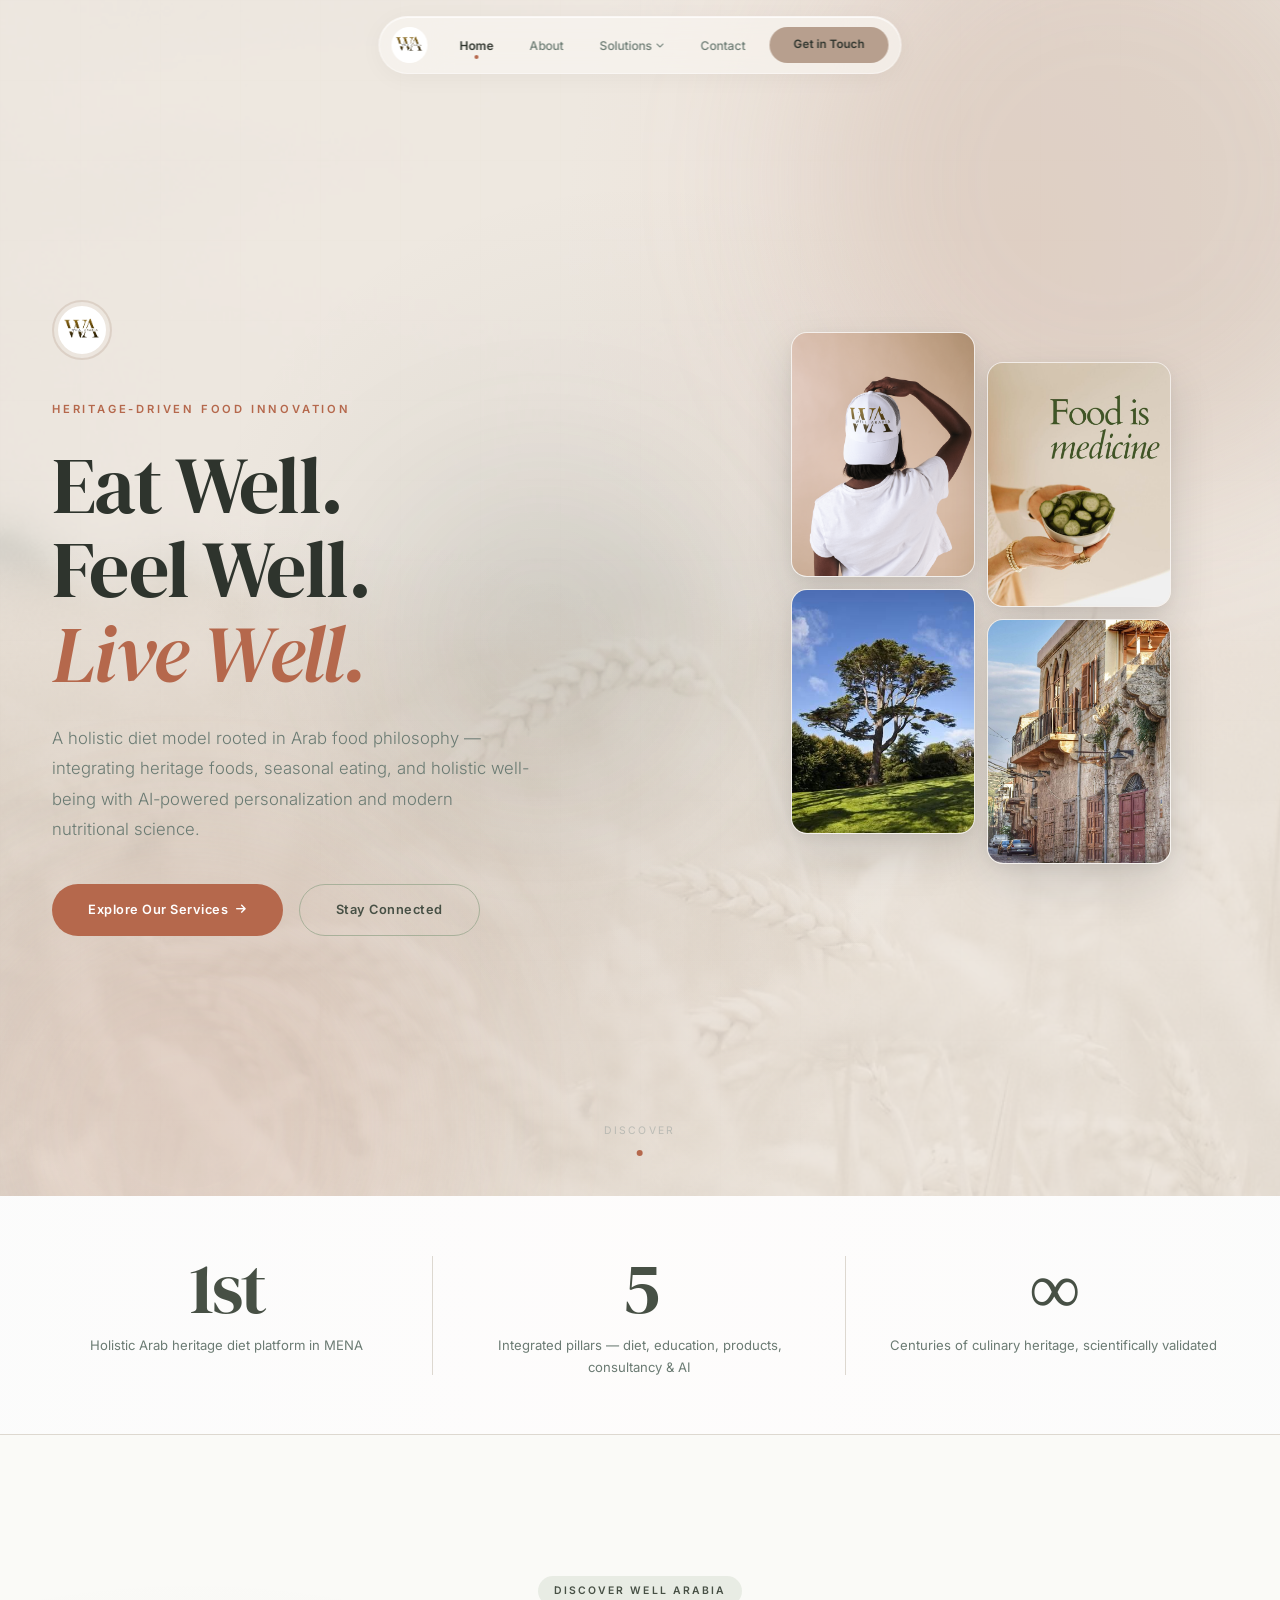
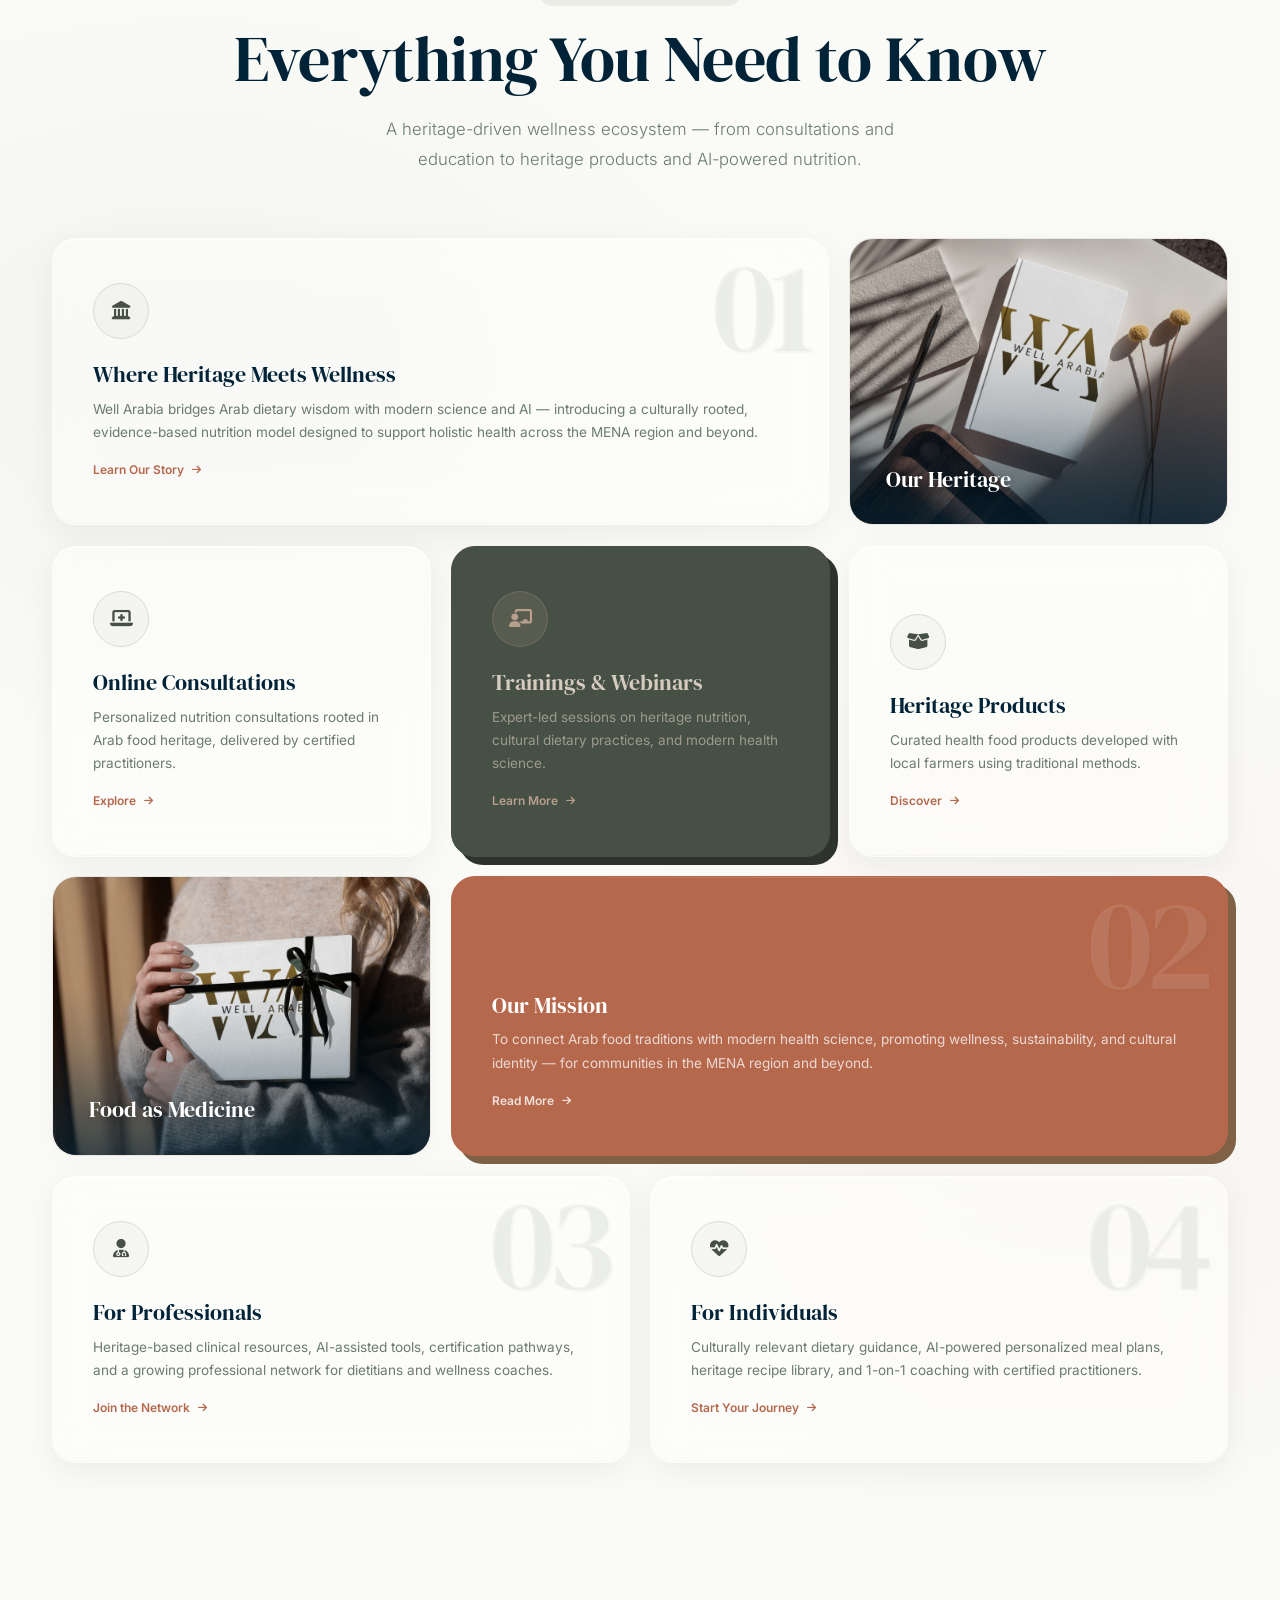
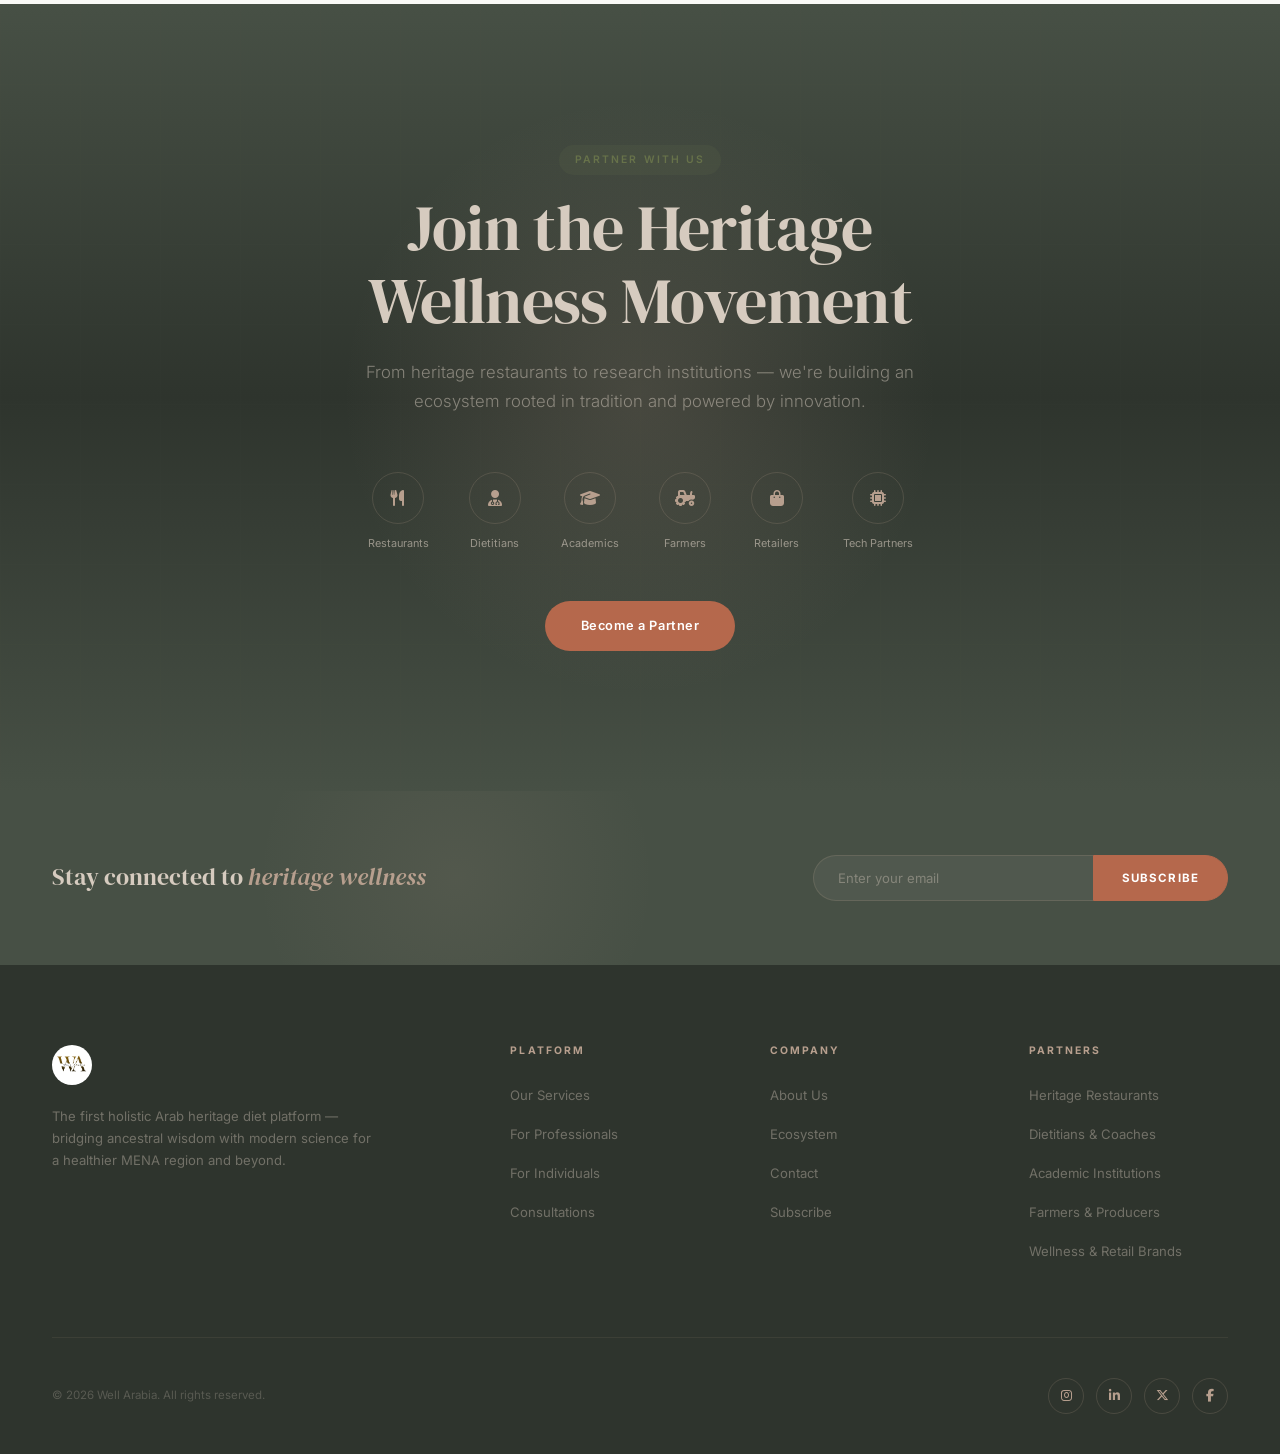
==== commit 58a89c1e: "feat: add mobile bottom navigation and improve mobile responsiveness - Add fixed bottom tab bar (Hom" ====
--- a/index.html
+++ b/index.html
@@ -335,6 +335,26 @@
         <i class="fas fa-arrow-up"></i>
     </button>
 
+    <!-- Bottom Mobile Nav -->
+    <nav class="bottom-nav" id="bottomNav">
+        <a href="index.html" class="bottom-nav__item bottom-nav__item--active">
+            <i class="fas fa-home"></i>
+            <span>Home</span>
+        </a>
+        <a href="about.html" class="bottom-nav__item">
+            <i class="fas fa-landmark"></i>
+            <span>About</span>
+        </a>
+        <a href="services.html" class="bottom-nav__item">
+            <i class="fas fa-th-large"></i>
+            <span>Solutions</span>
+        </a>
+        <a href="contact.html" class="bottom-nav__item">
+            <i class="fas fa-envelope"></i>
+            <span>Contact</span>
+        </a>
+    </nav>
+
     <script src="js/main.js"></script>
 </body>
 </html>
--- a/css/style.css
+++ b/css/style.css
@@ -2663,70 +2663,284 @@
 }
 
 @media (max-width: 768px) {
-    section { padding: 100px 0; }
-    .container { padding: 0 20px; }
+    section { padding: 80px 0; }
+    .container { padding: 0 16px; }
 
     .nav__links { display: none; }
     .nav__cta { display: none; }
     .nav__hamburger { display: flex; }
     .nav { padding: 8px 16px; }
 
-    .page-hero { padding: 160px 0 80px; }
-
-    .bento__grid { grid-template-columns: 1fr; }
+    .page-hero { padding: 120px 0 60px; }
+    .page-hero__title { font-size: clamp(2rem, 8vw, 2.8rem); }
+    .page-hero__desc { font-size: 0.95rem; }
+
+    /* Hero section mobile */
+    .hero { min-height: calc(100vh - 70px); }
+    .hero__text { padding: 100px 0 80px; }
+    .hero__title { font-size: clamp(2.4rem, 9vw, 3.2rem); }
+    .hero__desc { font-size: 0.95rem; margin: 20px 0 32px; }
+    .hero__logo-badge { width: 50px; height: 50px; margin-bottom: 28px; }
+    .hero__tagline { font-size: 0.6rem; }
+    .hero__actions { flex-direction: column; align-items: center; gap: 12px; }
+    .hero__actions .btn { width: 100%; max-width: 300px; justify-content: center; padding: 16px 32px; font-size: 0.85rem; }
+    .hero__scroll { bottom: 80px; }
+
+    /* Bento grid mobile */
+    .bento { padding: 80px 0; }
+    .bento__header { margin-bottom: 40px; }
+    .bento__grid { grid-template-columns: 1fr; gap: 16px; }
     .bento__card--wide,
     .bento__card--narrow,
     .bento__card--half,
     .bento__card--third,
     .bento__card--full { grid-column: span 1; }
-
-    .about__grid { grid-template-columns: 1fr; gap: 48px; }
-    .about__image-stack { height: 380px; }
-    .about__img--2 { left: 120px; }
+    .bento__card { padding: 32px 24px; }
+    .bento__card-number { font-size: 5rem; }
+    .bento__card-title { font-size: 1.2rem; }
+    .bento__card-desc { font-size: 0.82rem; }
+    .bento__card--image { min-height: 220px; }
+
+    /* Stats mobile */
+    .stats__inner { grid-template-columns: 1fr; }
+    .stats__item { padding: 32px 20px; }
+    .stats__item:not(:last-child)::after { display: none; }
+    .stats__item { border-bottom: 1px solid var(--border); }
+    .stats__num { font-size: 3.2rem; }
+    .stats__label { font-size: 0.78rem; }
+
+    /* About section mobile */
+    .about__grid { grid-template-columns: 1fr; gap: 36px; }
+    .about__image-stack { height: 320px; }
+    .about__img--1 { width: 200px; height: 260px; }
+    .about__img--2 { left: 120px; width: 180px; height: 230px; }
+    .about__img--3 { width: 140px; height: 140px; }
     .about__values { grid-template-columns: 1fr; }
 
-    .mission__grid { grid-template-columns: 1fr; }
-
+    /* Mission mobile */
+    .mission { padding: 80px 0; }
+    .mission__grid { grid-template-columns: 1fr; gap: 16px; }
+    .mission__card { padding: 36px 24px; }
+    .mission__card-text { font-size: 1.25rem; }
+
+    /* Services mobile */
     .services__pillars { grid-template-columns: 1fr; }
     .pillars-grid { grid-template-columns: 1fr; }
-    .difference { grid-template-columns: 1fr; gap: 48px; }
-    .gallery-row { grid-template-columns: 1fr 1fr; }
-
-    .professionals__grid { grid-template-columns: 1fr; gap: 48px; }
+    .difference { grid-template-columns: 1fr; gap: 36px; }
+    .gallery-row { grid-template-columns: 1fr 1fr; gap: 8px; }
+
+    /* Professionals mobile */
+    .professionals__grid { grid-template-columns: 1fr; gap: 36px; }
     .tiers { grid-template-columns: 1fr; }
-    .webinar-strip { flex-direction: column; text-align: center; }
-
-    .individuals__grid { grid-template-columns: 1fr; gap: 48px; }
-
-    .eco-timeline { grid-template-columns: 1fr 1fr; }
-
-    .heritage-gallery__grid { grid-template-columns: repeat(2, 1fr); }
+    .webinar-strip { flex-direction: column; text-align: center; padding: 28px 20px; }
+
+    /* Individuals mobile */
+    .individuals__grid { grid-template-columns: 1fr; gap: 36px; }
+
+    /* Ecosystem mobile */
+    .eco-timeline { grid-template-columns: 1fr 1fr; gap: 12px; }
+    .eco-timeline::before { display: none; }
+    .eco-card { padding: 24px 16px; }
+
+    /* Heritage gallery mobile */
+    .heritage-gallery { padding: 60px 0; }
+    .heritage-gallery__grid { grid-template-columns: repeat(2, 1fr); gap: 8px; }
     .heritage-gallery__item:nth-child(1) { grid-column: span 2; }
 
-    .contact__grid { grid-template-columns: 1fr; gap: 48px; }
-
-    .newsletter__inner { flex-direction: column; text-align: center; }
+    /* Contact mobile */
+    .contact { padding: 80px 0; }
+    .contact__grid { grid-template-columns: 1fr; gap: 36px; }
+    .contact__info h3 { font-size: 1.8rem; }
+    .field input, .field textarea, .field select { padding: 14px 16px; font-size: 0.9rem; }
+
+    /* Newsletter mobile */
+    .newsletter { padding: 48px 0; }
+    .newsletter__inner { flex-direction: column; text-align: center; gap: 24px; }
+    .newsletter__text { font-size: 1.25rem; }
+    .newsletter__form { flex-direction: column; width: 100%; }
     .newsletter__input { width: 100%; border-radius: var(--radius-xl); border-right: 1px solid rgba(183,159,142,0.2); }
-    .newsletter__form { flex-direction: column; width: 100%; }
-    .newsletter__submit { border-radius: var(--radius-xl); }
-
-    .footer__top { grid-template-columns: 1fr; gap: 32px; }
-    .partner__types { gap: 20px; }
-
-    .stats__inner { grid-template-columns: 1fr; }
-    .stats__item:not(:last-child)::after { display: none; }
-    .stats__item { border-bottom: 1px solid var(--border); }
-
-    .to-top { bottom: 20px; right: 20px; width: 42px; height: 42px; }
-
+    .newsletter__submit { border-radius: var(--radius-xl); padding: 16px; }
+
+    /* Partner mobile */
+    .partner { padding: 80px 0; }
+    .partner .section-title { font-size: clamp(1.8rem, 7vw, 2.4rem); }
+    .partner .section-desc { margin-bottom: 36px !important; font-size: 0.92rem; }
+    .partner__types { gap: 16px; margin-bottom: 32px; }
+    .ptype__icon { width: 44px; height: 44px; font-size: 0.9rem; }
+    .ptype__label { font-size: 0.6rem; }
+
+    /* Footer mobile */
+    .footer { padding: 60px 0 120px; }
+    .footer__top { grid-template-columns: 1fr; gap: 28px; }
+    .footer__brand-desc { max-width: 100%; }
+    .footer__bottom { justify-content: center; text-align: center; }
+
+    /* Back to top adjust for bottom nav */
+    .to-top { bottom: 80px; right: 16px; width: 42px; height: 42px; }
+
+    /* Section titles mobile */
+    .section-title { font-size: clamp(1.8rem, 6vw, 2.8rem); margin-bottom: 14px; }
+    .section-desc { font-size: 0.92rem; }
+    .sub-heading { font-size: 1.4rem; margin-bottom: 20px; }
+
+    /* Tags mobile */
+    .tag, .tag--dark, .tag--sand { font-size: 0.6rem; padding: 5px 12px; }
+
+    /* Buttons touch-friendly */
+    .btn { padding: 16px 32px; font-size: 0.82rem; min-height: 48px; }
+
+    /* Service page grids */
     .srv-pillars { grid-template-columns: 1fr !important; }
     .pillars7__grid { grid-template-columns: 1fr !important; }
     .pro-bento { grid-template-columns: 1fr !important; }
     .tier-grid { grid-template-columns: 1fr !important; }
     .ind-gains-grid { grid-template-columns: 1fr !important; }
+    .ind-gains.stagger-children { grid-template-columns: 1fr; }
+    .steps__grid { grid-template-columns: 1fr 1fr !important; gap: 16px; }
+    .difference__grid { grid-template-columns: 1fr !important; }
+    .consult-teaser__inner { grid-template-columns: 1fr !important; text-align: center; gap: 32px; }
+
+    /* Cursor glow - hide on mobile */
+    .cursor-glow { display: none; }
+}
+
+/* ═══════════════════════════════════════════
+   BOTTOM MOBILE NAVIGATION
+═══════════════════════════════════════════ */
+.bottom-nav {
+    display: none;
+    position: fixed;
+    bottom: 0;
+    left: 0;
+    right: 0;
+    z-index: 1000;
+    background: rgba(248, 245, 241, 0.92);
+    backdrop-filter: blur(24px) saturate(1.3);
+    -webkit-backdrop-filter: blur(24px) saturate(1.3);
+    border-top: 1px solid rgba(183, 159, 142, 0.15);
+    box-shadow: 0 -4px 24px rgba(0, 0, 0, 0.06);
+    padding: 6px 0 calc(6px + env(safe-area-inset-bottom));
+    align-items: stretch;
+    justify-content: space-around;
+    transition: transform 0.35s var(--ease-out);
+}
+
+.bottom-nav__item {
+    display: flex;
+    flex-direction: column;
+    align-items: center;
+    justify-content: center;
+    gap: 3px;
+    flex: 1;
+    padding: 8px 4px;
+    color: var(--text-light);
+    font-family: var(--font-body);
+    text-decoration: none;
+    transition: all 0.25s var(--ease-out);
+    position: relative;
+    -webkit-tap-highlight-color: transparent;
+    min-height: 48px;
+}
+
+.bottom-nav__item i {
+    font-size: 1.15rem;
+    transition: all 0.25s var(--ease-out);
+}
+
+.bottom-nav__item span {
+    font-size: 0.6rem;
+    font-weight: 500;
+    letter-spacing: 0.02em;
+    transition: all 0.25s var(--ease-out);
+}
+
+.bottom-nav__item--active {
+    color: var(--terra);
+}
+
+.bottom-nav__item--active i {
+    transform: translateY(-2px);
+}
+
+.bottom-nav__item--active::before {
+    content: '';
+    position: absolute;
+    top: 0;
+    left: 50%;
+    transform: translateX(-50%);
+    width: 32px;
+    height: 3px;
+    background: var(--terra);
+    border-radius: 0 0 3px 3px;
+}
+
+.bottom-nav__item:active {
+    transform: scale(0.92);
+}
+
+.bottom-nav.hidden {
+    transform: translateY(100%);
+}
+
+@media (max-width: 768px) {
+    .bottom-nav { display: flex; }
+    .nav__hamburger { display: none; }
+}
+
+/* ═══════════════════════════════════════════
+   EXTRA SMALL SCREENS (≤ 480px)
+═══════════════════════════════════════════ */
+@media (max-width: 480px) {
+    .container { padding: 0 12px; }
+    section { padding: 60px 0; }
+
+    .hero__title { font-size: clamp(2rem, 10vw, 2.6rem); }
+    .hero__text { padding: 90px 0 60px; text-align: center; }
+    .hero__desc { font-size: 0.88rem; text-align: center; margin: 16px auto 28px; }
+    .hero__tagline { text-align: center; font-size: 0.55rem; }
+    .hero__logo-badge { margin: 0 auto 24px; }
+
+    .section-title { font-size: clamp(1.5rem, 7vw, 2rem); }
+    .section-desc { font-size: 0.85rem; }
+
+    .bento__card { padding: 24px 18px; }
+    .bento__card-title { font-size: 1.1rem; }
+    .bento__card-number { font-size: 4rem; }
+
+    .stats__num { font-size: 2.6rem; }
+    .stats__item { padding: 24px 16px; }
+
+    .partner .section-title { font-size: clamp(1.5rem, 7vw, 2rem); }
+    .partner__types { gap: 10px; }
+    .ptype__icon { width: 38px; height: 38px; font-size: 0.8rem; }
+    .ptype__label { font-size: 0.55rem; }
+
+    .mission__card { padding: 28px 18px; }
+    .mission__card-text { font-size: 1.1rem; }
+
+    .eco-timeline { grid-template-columns: 1fr; }
+    .eco-card { padding: 20px 14px; }
+
     .steps__grid { grid-template-columns: 1fr !important; }
-    .difference__grid { grid-template-columns: 1fr !important; }
-    .consult-teaser__inner { grid-template-columns: 1fr !important; text-align: center; }
+
+    .footer { padding: 48px 0 100px; }
+    .footer__heading { font-size: 0.6rem; }
+
+    .newsletter__text { font-size: 1.1rem; }
+    .newsletter__input { padding: 12px 16px; }
+
+    .page-hero { padding: 100px 0 50px; }
+    .page-hero__title { font-size: clamp(1.8rem, 8vw, 2.4rem); }
+
+    .contact__info h3 { font-size: 1.5rem; }
+
+    .difference__quote { padding: 32px 24px; }
+    .difference__quote p { font-size: 1.1rem; }
+
+    .gallery-row { gap: 6px; }
+
+    .webinar-strip { padding: 24px 16px; }
+    .webinar-strip__title { font-size: 1.1rem; }
 }
 
 /* ═══════════════════════════════════════════
@@ -3359,4 +3573,5 @@
 @media (max-width: 600px) {
     .pillars7__grid { grid-template-columns: 1fr; }
     .steps__grid { grid-template-columns: 1fr; }
-}
+    .footer { padding-bottom: 100px; }
+}
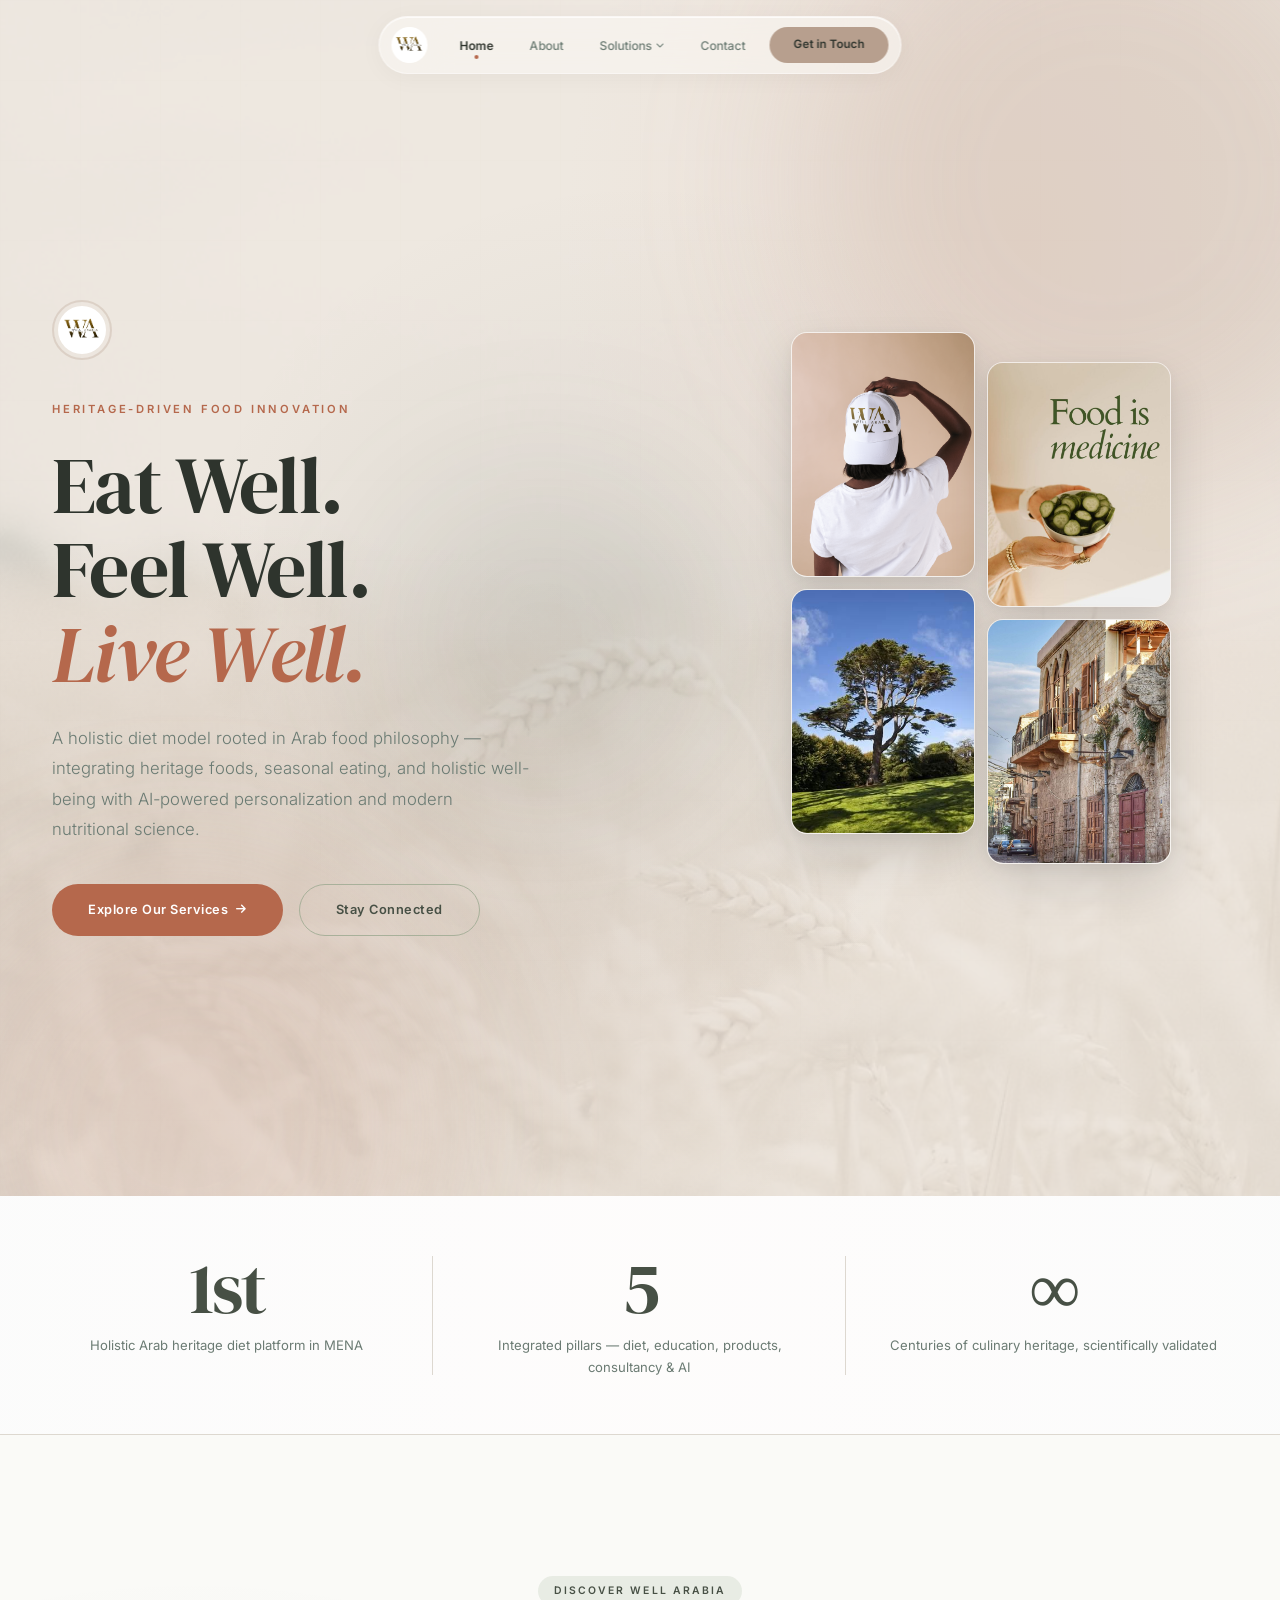
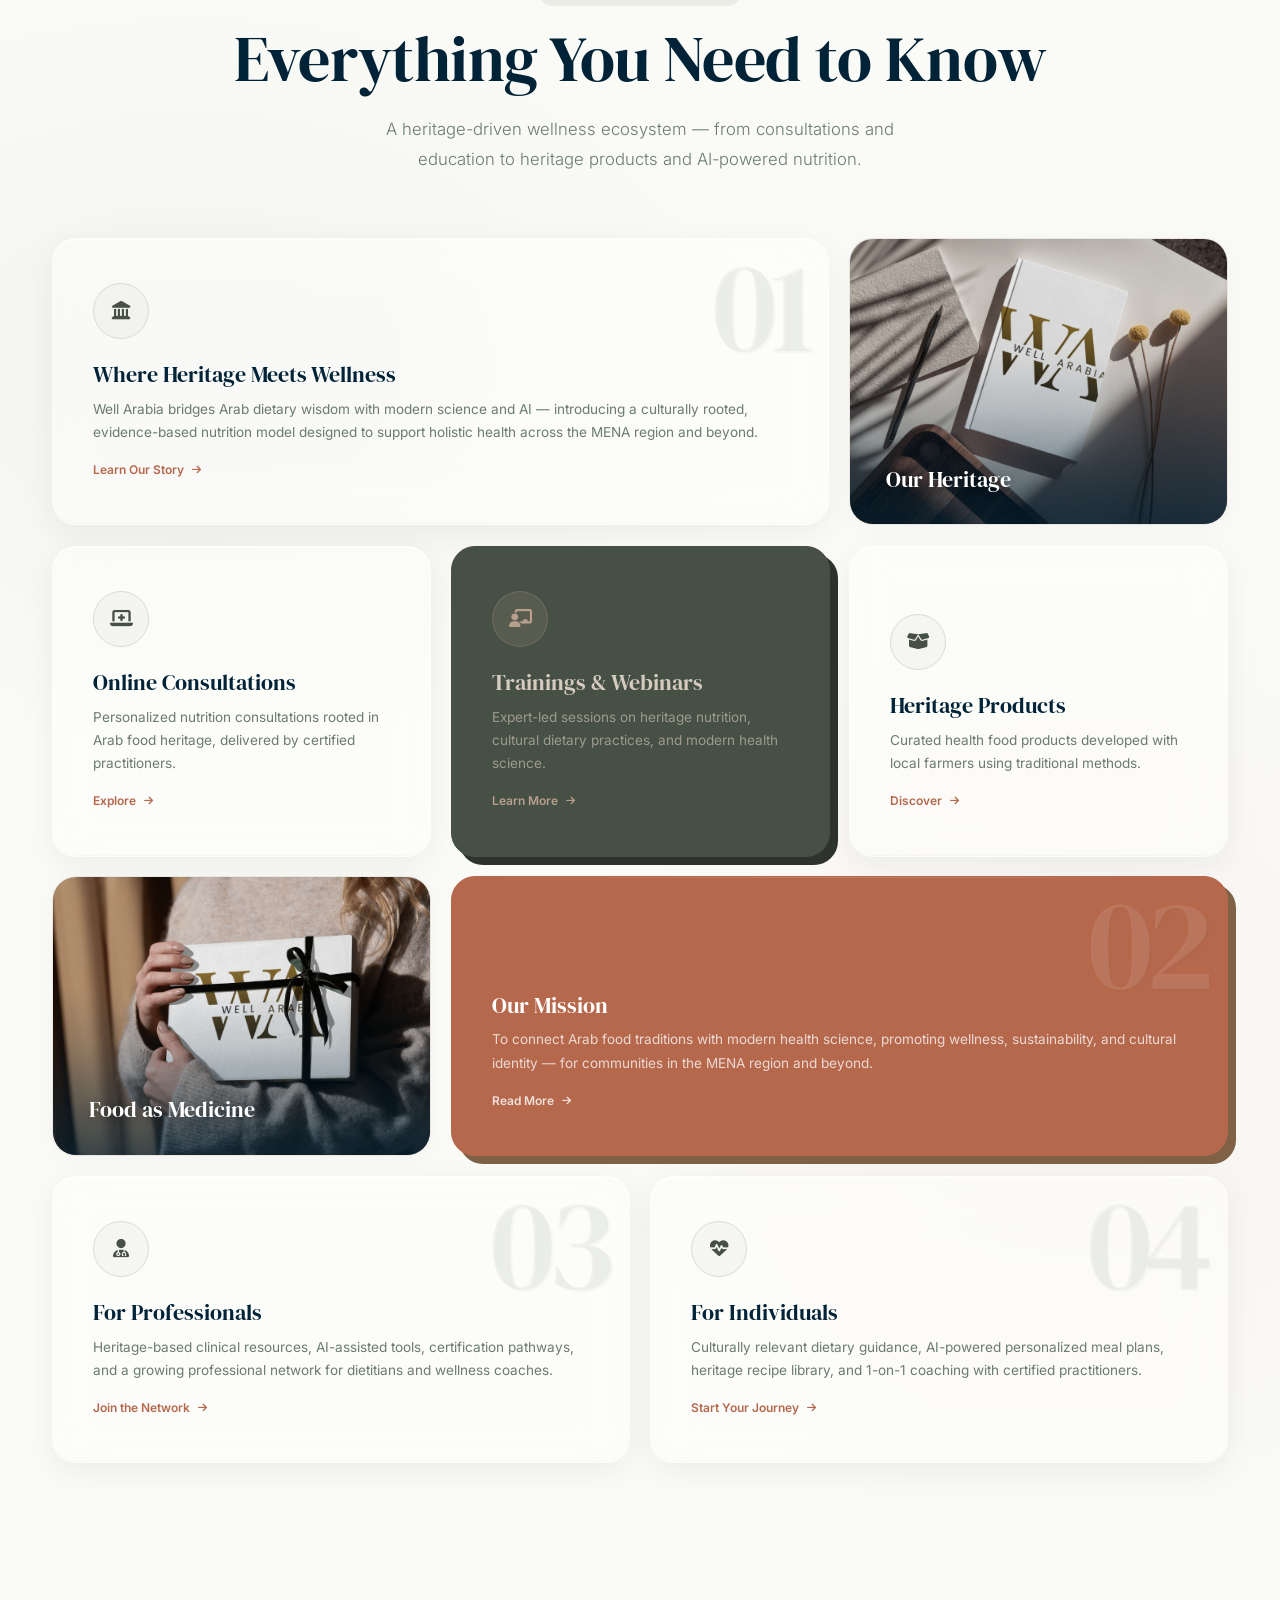
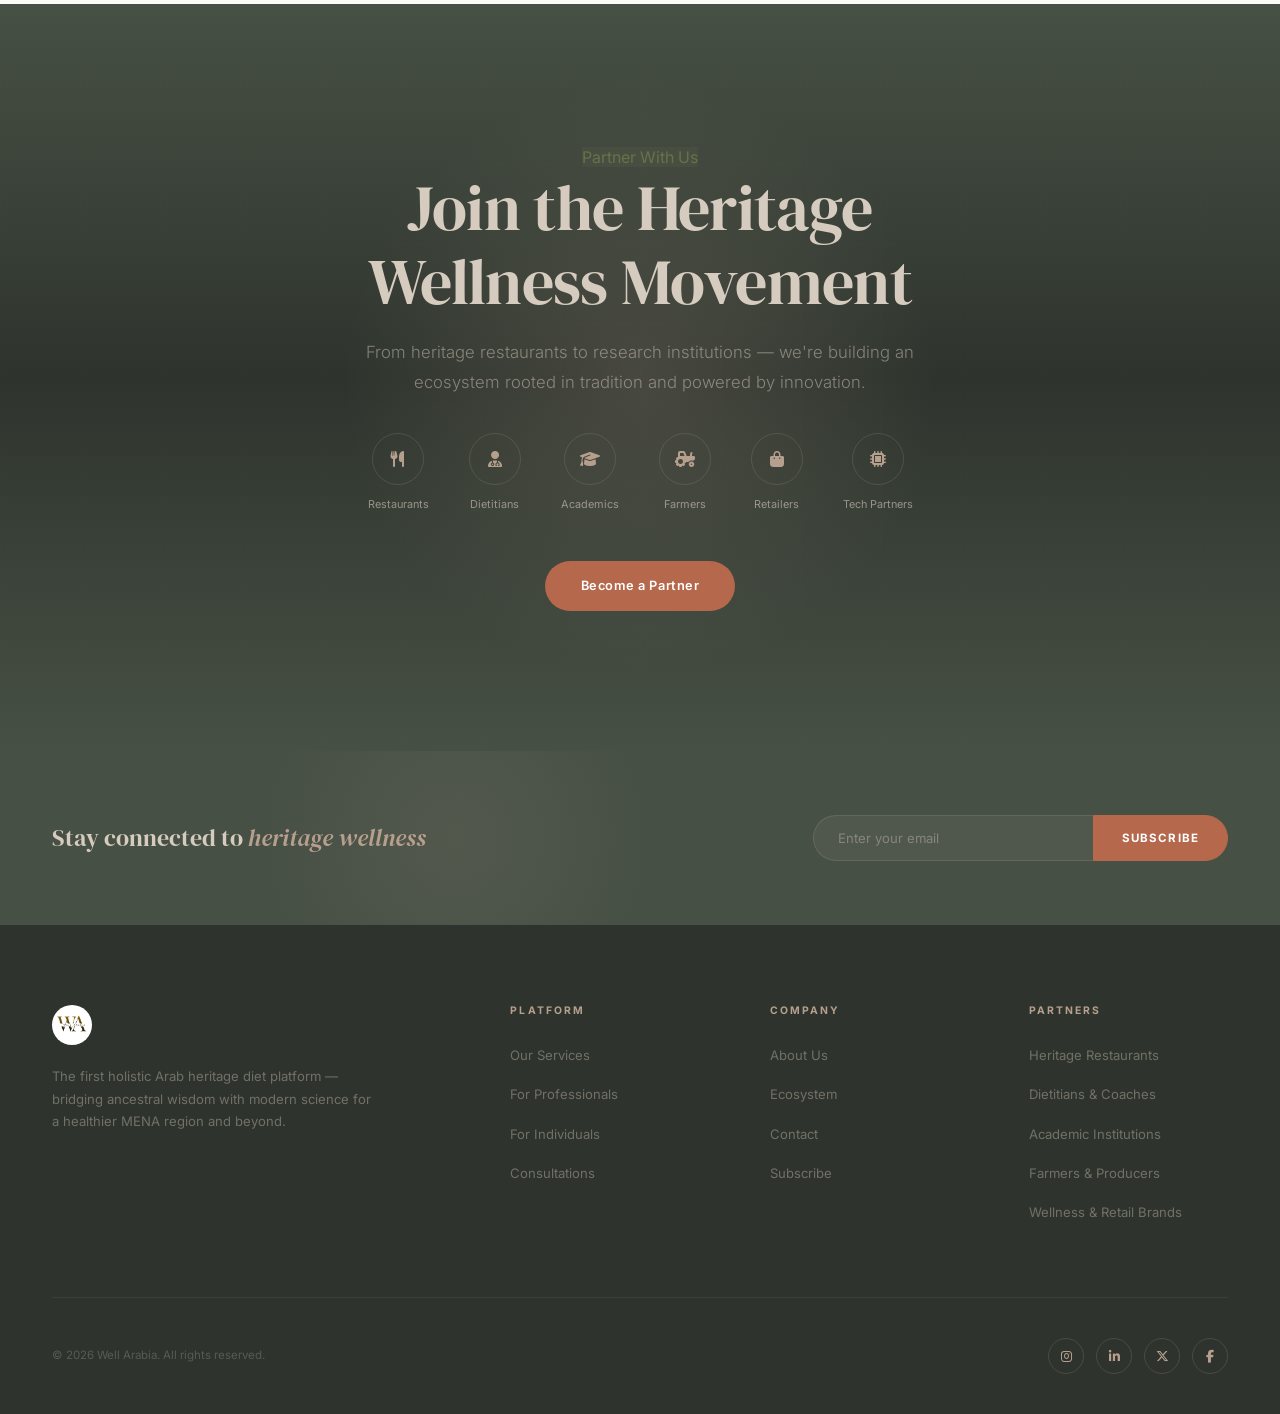
==== commit 003395dc: "fix: tighten mobile spacing across all pages - Hide <br> in headings on mobile (h1-h4 br { display: " ====
--- a/index.html
+++ b/index.html
@@ -233,9 +233,9 @@
         <div class="partner__glow"></div>
         <div class="partner__content">
             <div class="container">
-                <span class="tag--dark" style="font-family:var(--font-body);font-weight:600;font-size:0.65rem;letter-spacing:0.2em;text-transform:uppercase;display:inline-flex;align-items:center;gap:10px;margin-bottom:16px;padding:6px 16px;border-radius:100px;">Partner With Us</span>
+                <span class="tag--dark">Partner With Us</span>
                 <h2 class="section-title">Join the Heritage<br>Wellness Movement</h2>
-                <p class="section-desc" style="margin:0 auto 56px">From heritage restaurants to research institutions — we're building an ecosystem rooted in tradition and powered by innovation.</p>
+                <p class="section-desc partner__desc">From heritage restaurants to research institutions — we're building an ecosystem rooted in tradition and powered by innovation.</p>
                 <div class="partner__types">
                     <div class="ptype">
                         <div class="ptype__icon"><i class="fas fa-utensils"></i></div>
--- a/css/style.css
+++ b/css/style.css
@@ -274,6 +274,9 @@
     align-items: center;
     justify-content: center;
     transition: opacity 0.8s var(--ease-smooth), visibility 0.8s;
+}
+@media (max-width: 768px) {
+    .loader { display: none !important; }
 }
 .loader.done {
     opacity: 0;
@@ -2216,9 +2219,10 @@
     z-index: 1;
 }
 .partner .section-title { color: var(--sand-light); }
-.partner .section-desc {
+.partner .section-desc,
+.partner__desc {
     color: rgba(214,203,191,0.5);
-    margin: 0 auto 56px;
+    margin: 0 auto 36px;
 }
 .partner__types {
     display: flex;
@@ -2663,145 +2667,189 @@
 }
 
 @media (max-width: 768px) {
-    section { padding: 80px 0; }
+    section { padding: 60px 0; }
     .container { padding: 0 16px; }
 
-    .nav__links { display: none; }
-    .nav__cta { display: none; }
-    .nav__hamburger { display: flex; }
-    .nav { padding: 8px 16px; }
-
-    .page-hero { padding: 120px 0 60px; }
+    .nav { display: none; }
+
+    /* Hide forced line breaks in headings on mobile */
+    h1 br, h2 br, h3 br, h4 br { display: none; }
+
     .page-hero__title { font-size: clamp(2rem, 8vw, 2.8rem); }
     .page-hero__desc { font-size: 0.95rem; }
 
     /* Hero section mobile */
-    .hero { min-height: calc(100vh - 70px); }
-    .hero__text { padding: 100px 0 80px; }
+    .hero { min-height: 100svh; }
+    .hero__text { padding: 40px 0 80px; text-align: center; }
     .hero__title { font-size: clamp(2.4rem, 9vw, 3.2rem); }
-    .hero__desc { font-size: 0.95rem; margin: 20px 0 32px; }
-    .hero__logo-badge { width: 50px; height: 50px; margin-bottom: 28px; }
-    .hero__tagline { font-size: 0.6rem; }
+    .hero__desc { font-size: 0.95rem; margin: 16px auto 28px; max-width: 100%; }
+    .hero__logo-badge { width: 50px; height: 50px; margin: 0 auto 24px; }
+    .hero__tagline { font-size: 0.6rem; text-align: center; }
     .hero__actions { flex-direction: column; align-items: center; gap: 12px; }
     .hero__actions .btn { width: 100%; max-width: 300px; justify-content: center; padding: 16px 32px; font-size: 0.85rem; }
     .hero__scroll { bottom: 80px; }
 
+    /* Page hero (inner pages) */
+    .page-hero { padding: 48px 0 40px; }
+    .page-hero__tag { margin-bottom: 12px; }
+    .page-hero__title { margin-bottom: 12px; }
+    .page-hero__desc { font-size: 0.92rem; line-height: 1.7; }
+    .page-hero__breadcrumb { margin-top: 20px; }
+
     /* Bento grid mobile */
-    .bento { padding: 80px 0; }
-    .bento__header { margin-bottom: 40px; }
-    .bento__grid { grid-template-columns: 1fr; gap: 16px; }
+    .bento { padding: 48px 0; }
+    .bento__header { margin-bottom: 28px; }
+    .bento__grid { grid-template-columns: 1fr; gap: 14px; }
     .bento__card--wide,
     .bento__card--narrow,
     .bento__card--half,
     .bento__card--third,
     .bento__card--full { grid-column: span 1; }
-    .bento__card { padding: 32px 24px; }
+    .bento__card { padding: 28px 20px; }
     .bento__card-number { font-size: 5rem; }
-    .bento__card-title { font-size: 1.2rem; }
+    .bento__card-title { font-size: 1.15rem; margin-bottom: 6px; }
     .bento__card-desc { font-size: 0.82rem; }
-    .bento__card--image { min-height: 220px; }
+    .bento__card-icon { width: 48px; height: 48px; margin-bottom: 16px; }
+    .bento__card-link { margin-top: 12px; }
+    .bento__card--image { min-height: 200px; }
 
     /* Stats mobile */
     .stats__inner { grid-template-columns: 1fr; }
-    .stats__item { padding: 32px 20px; }
+    .stats__item { padding: 24px 16px; }
     .stats__item:not(:last-child)::after { display: none; }
     .stats__item { border-bottom: 1px solid var(--border); }
-    .stats__num { font-size: 3.2rem; }
+    .stats__num { font-size: 3rem; margin-bottom: 6px; }
     .stats__label { font-size: 0.78rem; }
 
     /* About section mobile */
-    .about__grid { grid-template-columns: 1fr; gap: 36px; }
-    .about__image-stack { height: 320px; }
+    .about { padding: 48px 0; }
+    .about__grid { grid-template-columns: 1fr; gap: 32px; }
+    .about__image-stack { height: 300px; }
     .about__img--1 { width: 200px; height: 260px; }
     .about__img--2 { left: 120px; width: 180px; height: 230px; }
     .about__img--3 { width: 140px; height: 140px; }
-    .about__values { grid-template-columns: 1fr; }
+    .about__values { grid-template-columns: 1fr; gap: 10px; margin-top: 24px; }
+    .about__content p { margin-bottom: 12px; }
 
     /* Mission mobile */
-    .mission { padding: 80px 0; }
-    .mission__grid { grid-template-columns: 1fr; gap: 16px; }
-    .mission__card { padding: 36px 24px; }
-    .mission__card-text { font-size: 1.25rem; }
+    .mission { padding: 48px 0; }
+    .mission__grid { grid-template-columns: 1fr; gap: 14px; }
+    .mission__card { padding: 28px 20px; }
+    .mission__card-tag { margin-bottom: 16px; }
+    .mission__card-text { font-size: 1.2rem; }
 
     /* Services mobile */
-    .services__pillars { grid-template-columns: 1fr; }
-    .pillars-grid { grid-template-columns: 1fr; }
-    .difference { grid-template-columns: 1fr; gap: 36px; }
-    .gallery-row { grid-template-columns: 1fr 1fr; gap: 8px; }
+    .services { padding: 48px 0; }
+    .services__header { margin-bottom: 40px; }
+    .services__pillars { grid-template-columns: 1fr; gap: 14px; margin-bottom: 48px; }
+    .pillar { padding: 32px 24px; }
+    .pillars-section { margin-bottom: 48px; }
+    .pillars-grid { grid-template-columns: 1fr; gap: 12px; }
+    .pillar-card { padding: 20px; gap: 14px; }
+    .difference { grid-template-columns: 1fr; gap: 32px; padding-top: 48px; }
+    .gallery-row { grid-template-columns: 1fr 1fr; gap: 8px; margin: 40px 0; }
 
     /* Professionals mobile */
-    .professionals__grid { grid-template-columns: 1fr; gap: 36px; }
-    .tiers { grid-template-columns: 1fr; }
-    .webinar-strip { flex-direction: column; text-align: center; padding: 28px 20px; }
+    .professionals { padding: 48px 0; }
+    .professionals__header { margin-bottom: 40px; }
+    .professionals__grid { grid-template-columns: 1fr; gap: 32px; }
+    .tiers { grid-template-columns: 1fr; gap: 12px; margin-top: 28px; }
+    .webinar-strip { flex-direction: column; text-align: center; padding: 24px 16px; margin-top: 32px; }
 
     /* Individuals mobile */
-    .individuals__grid { grid-template-columns: 1fr; gap: 36px; }
+    .individuals { padding: 48px 0; }
+    .individuals__header { margin-bottom: 40px; }
+    .individuals__grid { grid-template-columns: 1fr; gap: 32px; }
+    .ind-actions { margin-top: 28px; }
 
     /* Ecosystem mobile */
+    .ecosystem { padding: 48px 0; }
+    .ecosystem__header { margin-bottom: 40px; }
     .eco-timeline { grid-template-columns: 1fr 1fr; gap: 12px; }
     .eco-timeline::before { display: none; }
     .eco-card { padding: 24px 16px; }
 
     /* Heritage gallery mobile */
-    .heritage-gallery { padding: 60px 0; }
+    .heritage-gallery { padding: 48px 0; }
+    .heritage-gallery__header { margin-bottom: 32px; }
     .heritage-gallery__grid { grid-template-columns: repeat(2, 1fr); gap: 8px; }
     .heritage-gallery__item:nth-child(1) { grid-column: span 2; }
 
+    /* Consult teaser mobile */
+    .consult-teaser { padding: 48px 0; }
+
     /* Contact mobile */
-    .contact { padding: 80px 0; }
-    .contact__grid { grid-template-columns: 1fr; gap: 36px; }
-    .contact__info h3 { font-size: 1.8rem; }
+    .contact { padding: 48px 0; }
+    .contact__grid { grid-template-columns: 1fr; gap: 32px; }
+    .contact__info h3 { font-size: 1.6rem; margin-bottom: 10px; }
+    .contact__info p { margin-bottom: 20px; }
     .field input, .field textarea, .field select { padding: 14px 16px; font-size: 0.9rem; }
 
     /* Newsletter mobile */
-    .newsletter { padding: 48px 0; }
-    .newsletter__inner { flex-direction: column; text-align: center; gap: 24px; }
-    .newsletter__text { font-size: 1.25rem; }
+    .newsletter { padding: 36px 0; }
+    .newsletter__inner { flex-direction: column; text-align: center; gap: 20px; }
+    .newsletter__text { font-size: 1.2rem; }
     .newsletter__form { flex-direction: column; width: 100%; }
     .newsletter__input { width: 100%; border-radius: var(--radius-xl); border-right: 1px solid rgba(183,159,142,0.2); }
     .newsletter__submit { border-radius: var(--radius-xl); padding: 16px; }
 
     /* Partner mobile */
-    .partner { padding: 80px 0; }
-    .partner .section-title { font-size: clamp(1.8rem, 7vw, 2.4rem); }
-    .partner .section-desc { margin-bottom: 36px !important; font-size: 0.92rem; }
-    .partner__types { gap: 16px; margin-bottom: 32px; }
+    .partner { padding: 48px 0; }
+    .partner .section-title { font-size: clamp(1.8rem, 7vw, 2.4rem); margin-bottom: 12px; }
+    .partner .section-desc { margin-bottom: 28px !important; font-size: 0.92rem; }
+    .partner__types { gap: 14px; margin-bottom: 28px; }
     .ptype__icon { width: 44px; height: 44px; font-size: 0.9rem; }
     .ptype__label { font-size: 0.6rem; }
 
     /* Footer mobile */
-    .footer { padding: 60px 0 120px; }
-    .footer__top { grid-template-columns: 1fr; gap: 28px; }
-    .footer__brand-desc { max-width: 100%; }
-    .footer__bottom { justify-content: center; text-align: center; }
+    .footer { padding: 48px 0 100px; }
+    .footer__top { grid-template-columns: 1fr; gap: 24px; padding-bottom: 32px; }
+    .footer__brand-desc { max-width: 100%; margin-top: 12px; }
+    .footer__heading { margin-bottom: 14px; }
+    .footer__links li { margin-bottom: 8px; }
+    .footer__bottom { justify-content: center; text-align: center; padding-top: 24px; }
 
     /* Back to top adjust for bottom nav */
     .to-top { bottom: 80px; right: 16px; width: 42px; height: 42px; }
 
-    /* Section titles mobile */
-    .section-title { font-size: clamp(1.8rem, 6vw, 2.8rem); margin-bottom: 14px; }
-    .section-desc { font-size: 0.92rem; }
-    .sub-heading { font-size: 1.4rem; margin-bottom: 20px; }
+    /* Section titles & descriptions mobile */
+    .section-title { font-size: clamp(1.8rem, 6vw, 2.8rem); margin-bottom: 10px; }
+    .section-desc { font-size: 0.92rem; line-height: 1.65; margin-bottom: 0; }
+    .sub-heading { font-size: 1.4rem; margin-bottom: 16px; }
 
     /* Tags mobile */
-    .tag, .tag--dark, .tag--sand { font-size: 0.6rem; padding: 5px 12px; }
+    .tag, .tag--dark, .tag--sand { font-size: 0.6rem; padding: 5px 12px; margin-bottom: 10px; }
 
     /* Buttons touch-friendly */
     .btn { padding: 16px 32px; font-size: 0.82rem; min-height: 48px; }
 
     /* Service page grids */
-    .srv-pillars { grid-template-columns: 1fr !important; }
-    .pillars7__grid { grid-template-columns: 1fr !important; }
-    .pro-bento { grid-template-columns: 1fr !important; }
-    .tier-grid { grid-template-columns: 1fr !important; }
+    .srv-pillars { grid-template-columns: 1fr !important; gap: 14px; }
+    .srv-pillar { padding: 32px 24px; }
+    .pillars7 { padding: 48px 0; }
+    .pillars7__header { margin-bottom: 32px; }
+    .pillars7__grid { grid-template-columns: 1fr !important; gap: 12px; }
+    .p7card { padding: 28px 20px; }
+    .pro-bento { grid-template-columns: 1fr !important; gap: 14px; margin-bottom: 32px; }
+    .pro-card { padding: 28px 20px; }
+    .tier-grid { grid-template-columns: 1fr !important; gap: 12px; margin-bottom: 32px; }
+    .tier-card { padding: 28px 20px; }
     .ind-gains-grid { grid-template-columns: 1fr !important; }
-    .ind-gains.stagger-children { grid-template-columns: 1fr; }
+    .ind-gains.stagger-children { grid-template-columns: 1fr; gap: 12px; margin-bottom: 32px; }
+    .ind-gain { padding: 28px 20px; }
+    .steps { padding: 28px 20px; }
+    .steps__title { margin-bottom: 24px; font-size: 1.3rem; }
     .steps__grid { grid-template-columns: 1fr 1fr !important; gap: 16px; }
-    .difference__grid { grid-template-columns: 1fr !important; }
-    .consult-teaser__inner { grid-template-columns: 1fr !important; text-align: center; gap: 32px; }
+    .difference__grid { grid-template-columns: 1fr !important; gap: 16px; }
+    .difference__header { margin-bottom: 32px; }
+    .diff-item { padding: 32px 24px; }
+    .consult-teaser__inner { grid-template-columns: 1fr !important; text-align: center; gap: 28px; }
 
     /* Cursor glow - hide on mobile */
     .cursor-glow { display: none; }
+
+    /* Scroll progress bar — thinner on mobile */
+    .scroll-bar { height: 2px; }
 }
 
 /* ═══════════════════════════════════════════
@@ -2892,55 +2940,79 @@
 ═══════════════════════════════════════════ */
 @media (max-width: 480px) {
     .container { padding: 0 12px; }
-    section { padding: 60px 0; }
+    section { padding: 48px 0; }
 
     .hero__title { font-size: clamp(2rem, 10vw, 2.6rem); }
-    .hero__text { padding: 90px 0 60px; text-align: center; }
-    .hero__desc { font-size: 0.88rem; text-align: center; margin: 16px auto 28px; }
+    .hero__text { padding: 32px 0 60px; text-align: center; }
+    .hero__desc { font-size: 0.85rem; text-align: center; margin: 12px auto 24px; }
     .hero__tagline { text-align: center; font-size: 0.55rem; }
-    .hero__logo-badge { margin: 0 auto 24px; }
-
-    .section-title { font-size: clamp(1.5rem, 7vw, 2rem); }
+    .hero__logo-badge { margin: 0 auto 20px; }
+
+    .section-title { font-size: clamp(1.5rem, 7vw, 2rem); margin-bottom: 8px; }
     .section-desc { font-size: 0.85rem; }
 
-    .bento__card { padding: 24px 18px; }
-    .bento__card-title { font-size: 1.1rem; }
+    .bento { padding: 36px 0; }
+    .bento__card { padding: 22px 16px; }
+    .bento__card-title { font-size: 1.05rem; }
     .bento__card-number { font-size: 4rem; }
 
-    .stats__num { font-size: 2.6rem; }
-    .stats__item { padding: 24px 16px; }
-
+    .stats__num { font-size: 2.4rem; }
+    .stats__item { padding: 20px 12px; }
+
+    .partner { padding: 36px 0; }
     .partner .section-title { font-size: clamp(1.5rem, 7vw, 2rem); }
-    .partner__types { gap: 10px; }
+    .partner .section-desc { margin-bottom: 20px !important; }
+    .partner__types { gap: 10px; margin-bottom: 20px; }
     .ptype__icon { width: 38px; height: 38px; font-size: 0.8rem; }
     .ptype__label { font-size: 0.55rem; }
 
-    .mission__card { padding: 28px 18px; }
-    .mission__card-text { font-size: 1.1rem; }
+    .mission { padding: 36px 0; }
+    .mission__card { padding: 24px 16px; }
+    .mission__card-text { font-size: 1.05rem; }
 
     .eco-timeline { grid-template-columns: 1fr; }
     .eco-card { padding: 20px 14px; }
 
     .steps__grid { grid-template-columns: 1fr !important; }
-
-    .footer { padding: 48px 0 100px; }
+    .steps { padding: 24px 16px; }
+
+    .footer { padding: 36px 0 100px; }
     .footer__heading { font-size: 0.6rem; }
 
-    .newsletter__text { font-size: 1.1rem; }
+    .newsletter { padding: 28px 0; }
+    .newsletter__text { font-size: 1.05rem; }
     .newsletter__input { padding: 12px 16px; }
 
-    .page-hero { padding: 100px 0 50px; }
-    .page-hero__title { font-size: clamp(1.8rem, 8vw, 2.4rem); }
-
-    .contact__info h3 { font-size: 1.5rem; }
-
-    .difference__quote { padding: 32px 24px; }
-    .difference__quote p { font-size: 1.1rem; }
-
-    .gallery-row { gap: 6px; }
-
-    .webinar-strip { padding: 24px 16px; }
-    .webinar-strip__title { font-size: 1.1rem; }
+    .page-hero { padding: 36px 0 32px; }
+    .page-hero__title { font-size: clamp(1.8rem, 8vw, 2.4rem); margin-bottom: 8px; }
+    .page-hero__desc { font-size: 0.88rem; }
+
+    .contact { padding: 36px 0; }
+    .contact__info h3 { font-size: 1.4rem; }
+    .contact__grid { gap: 24px; }
+
+    .about { padding: 36px 0; }
+    .about__image-stack { height: 260px; }
+
+    .services { padding: 36px 0; }
+    .services__header { margin-bottom: 28px; }
+
+    .professionals { padding: 36px 0; }
+    .individuals { padding: 36px 0; }
+
+    .heritage-gallery { padding: 36px 0; }
+
+    .difference__quote { padding: 28px 20px; }
+    .difference__quote p { font-size: 1.05rem; }
+
+    .gallery-row { gap: 6px; margin: 28px 0; }
+
+    .webinar-strip { padding: 20px 14px; }
+    .webinar-strip__title { font-size: 1.05rem; }
+
+    .pillars7 { padding: 36px 0; }
+    .consult-teaser { padding: 36px 0; }
+    .ecosystem { padding: 36px 0; }
 }
 
 /* ═══════════════════════════════════════════
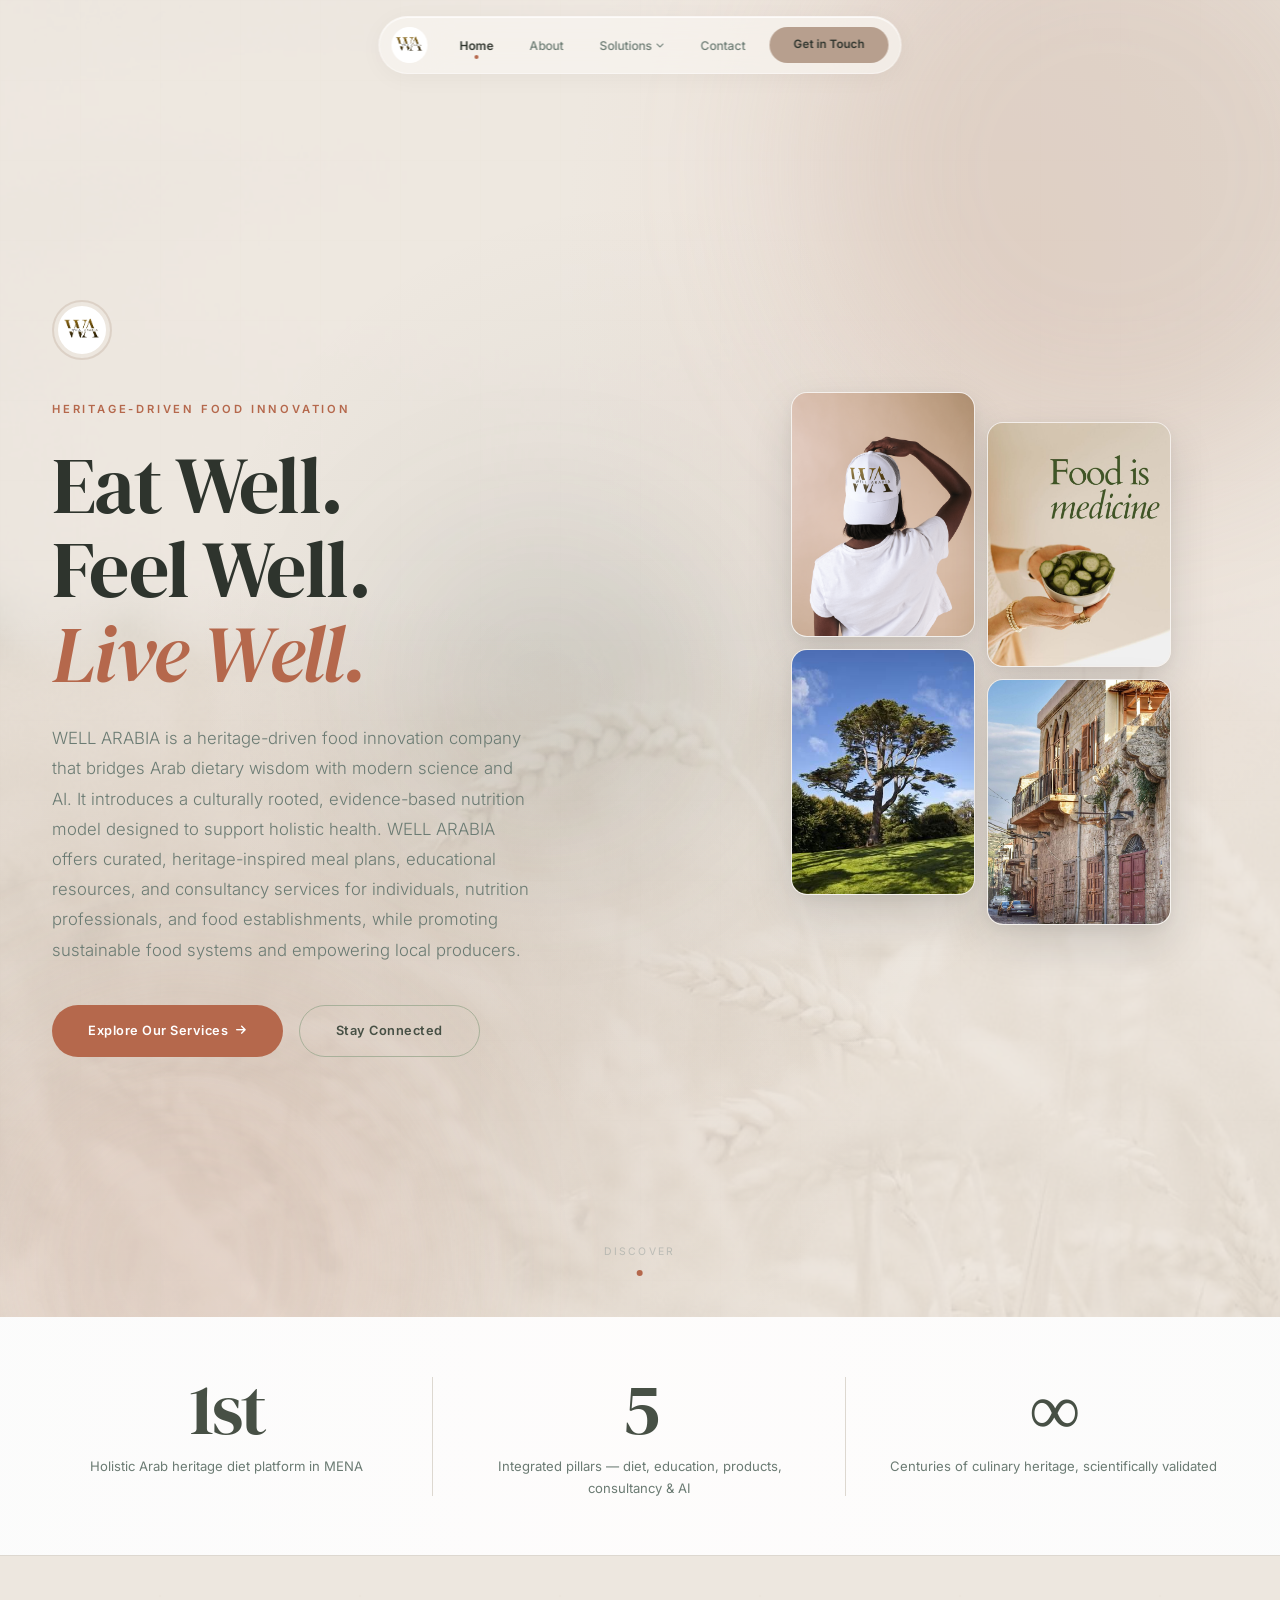
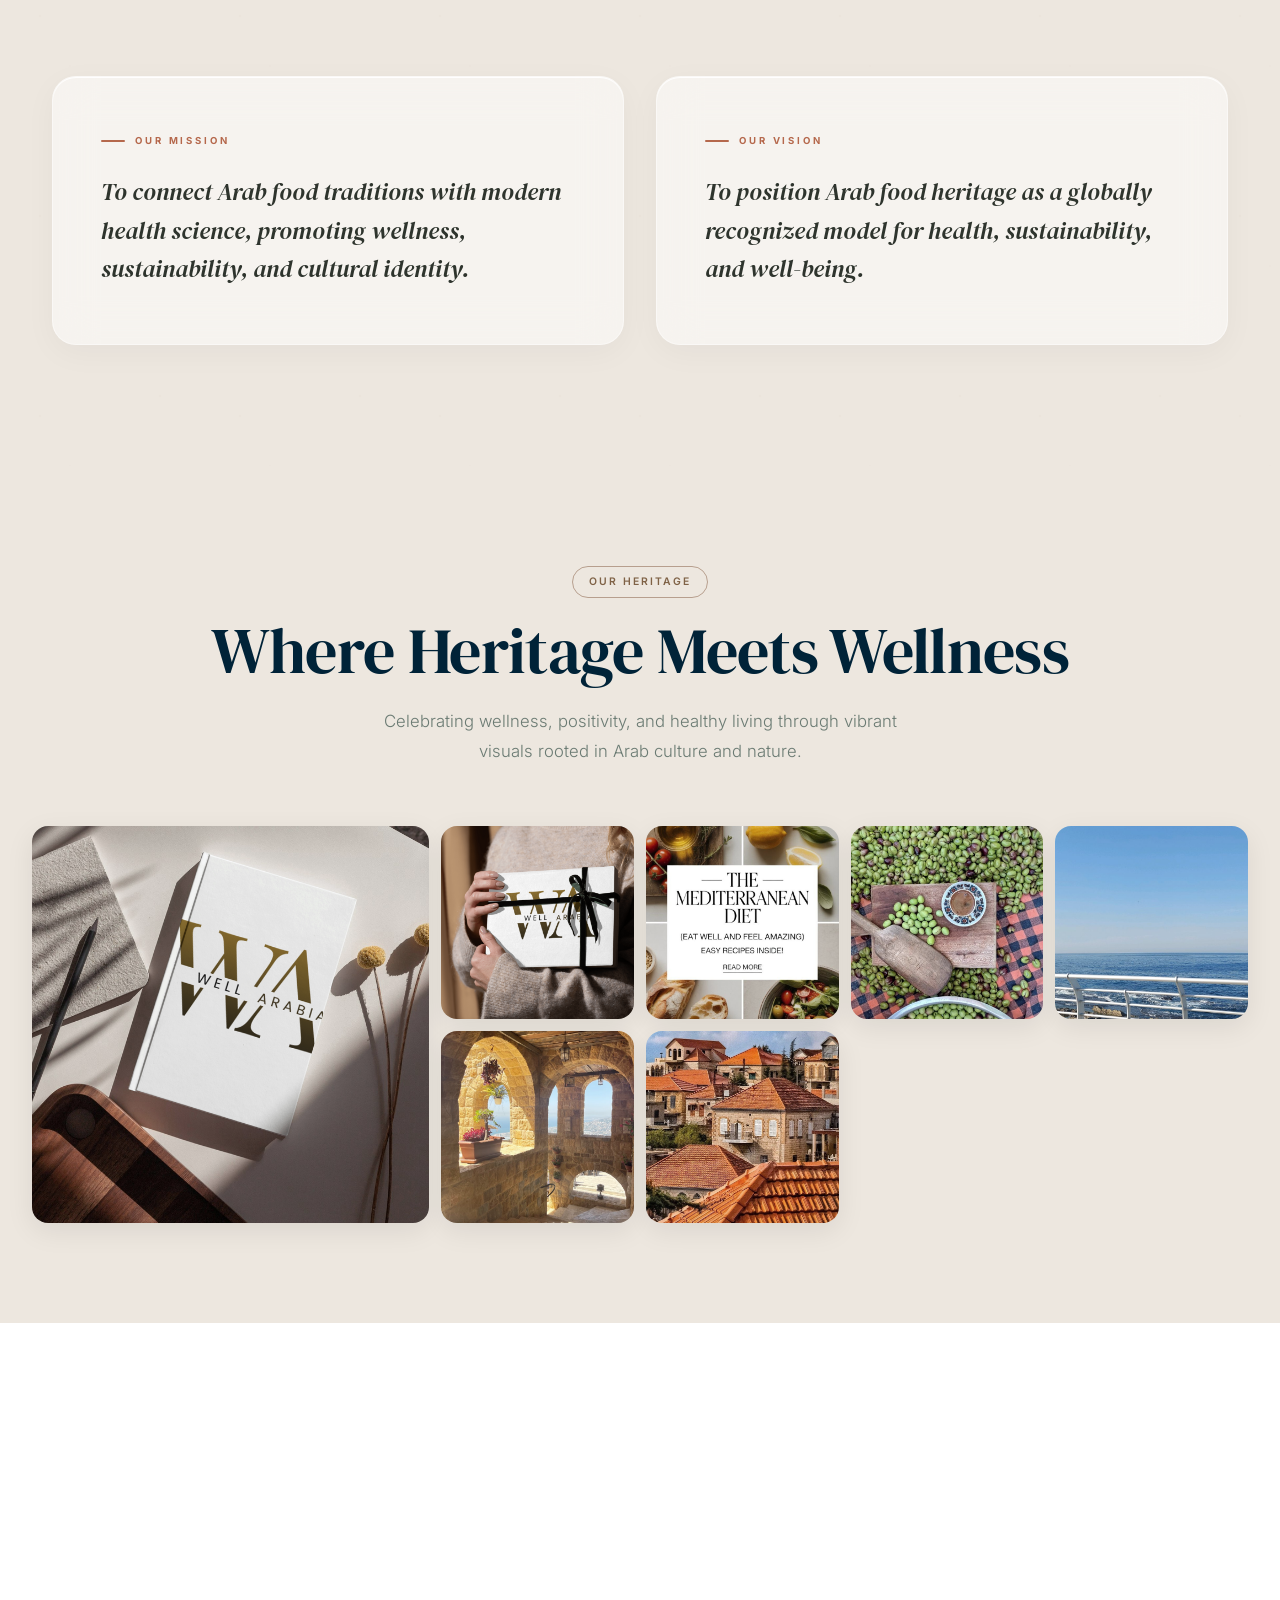
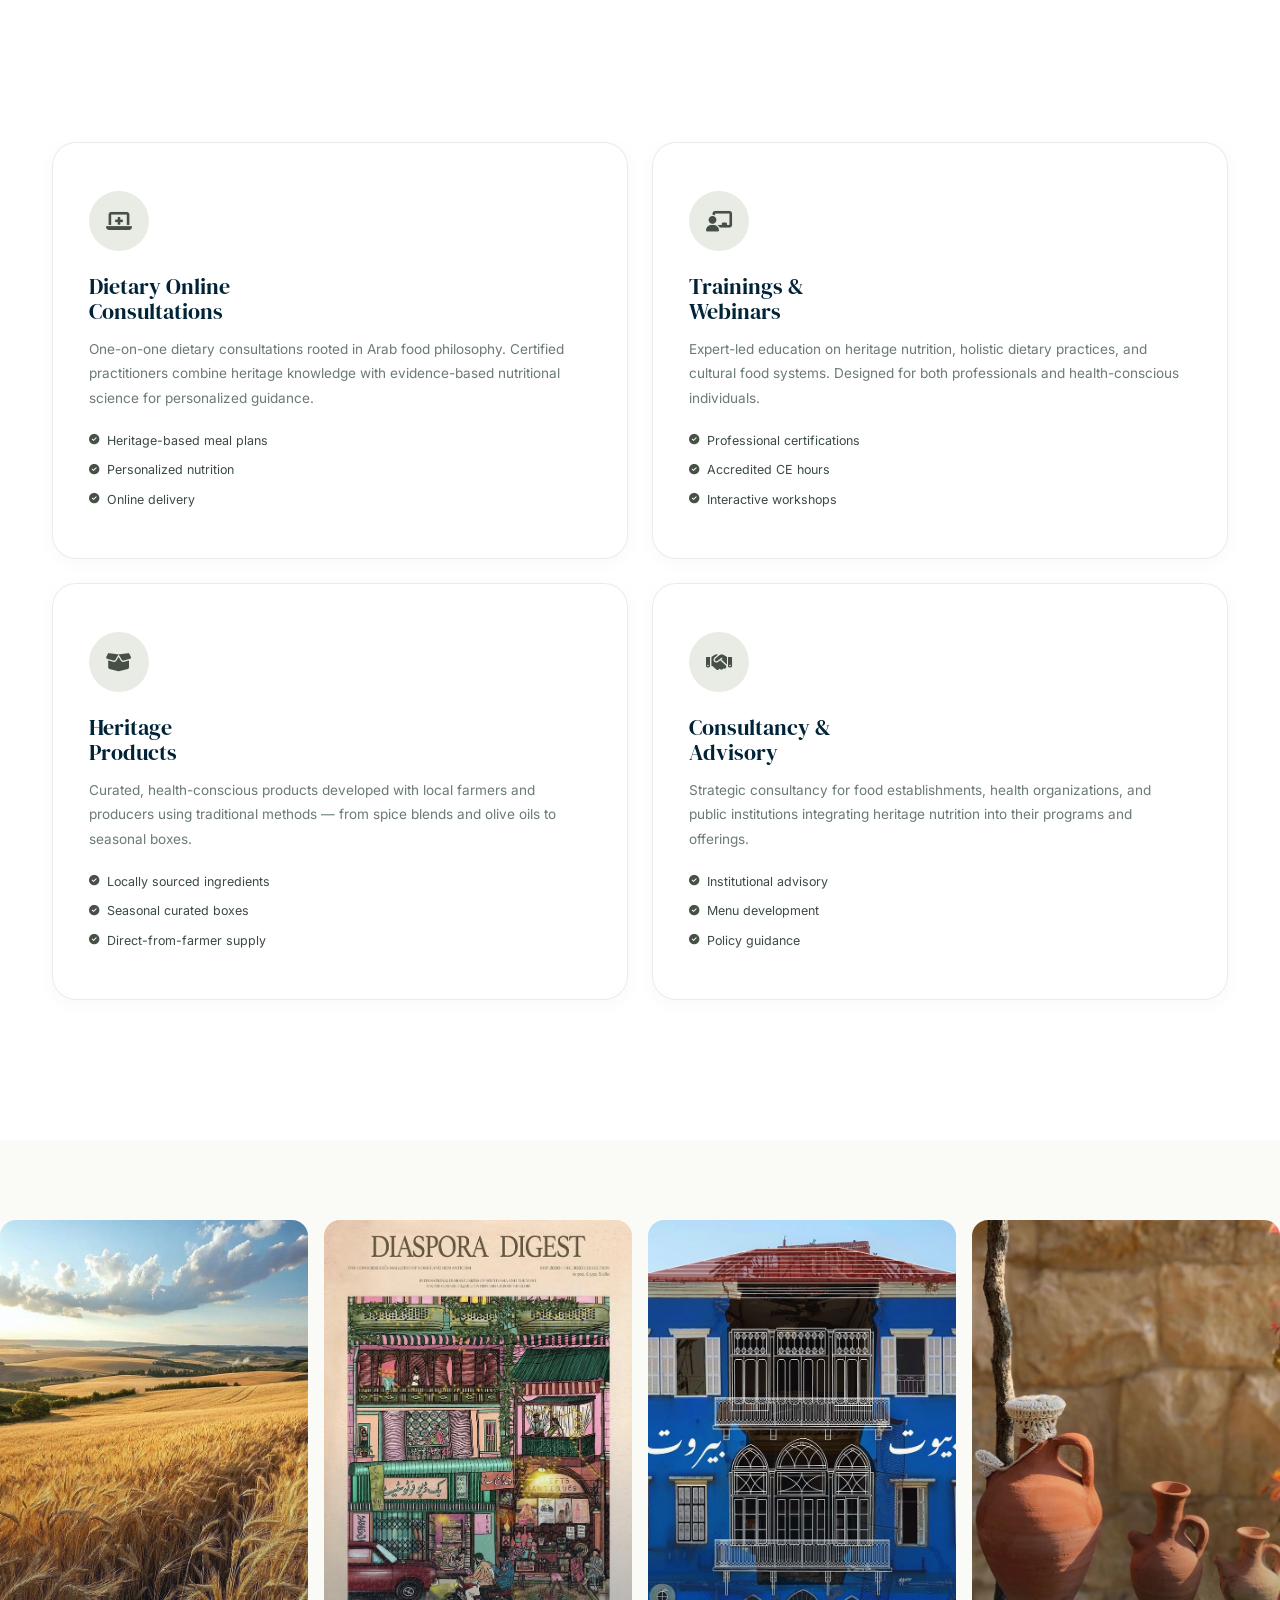
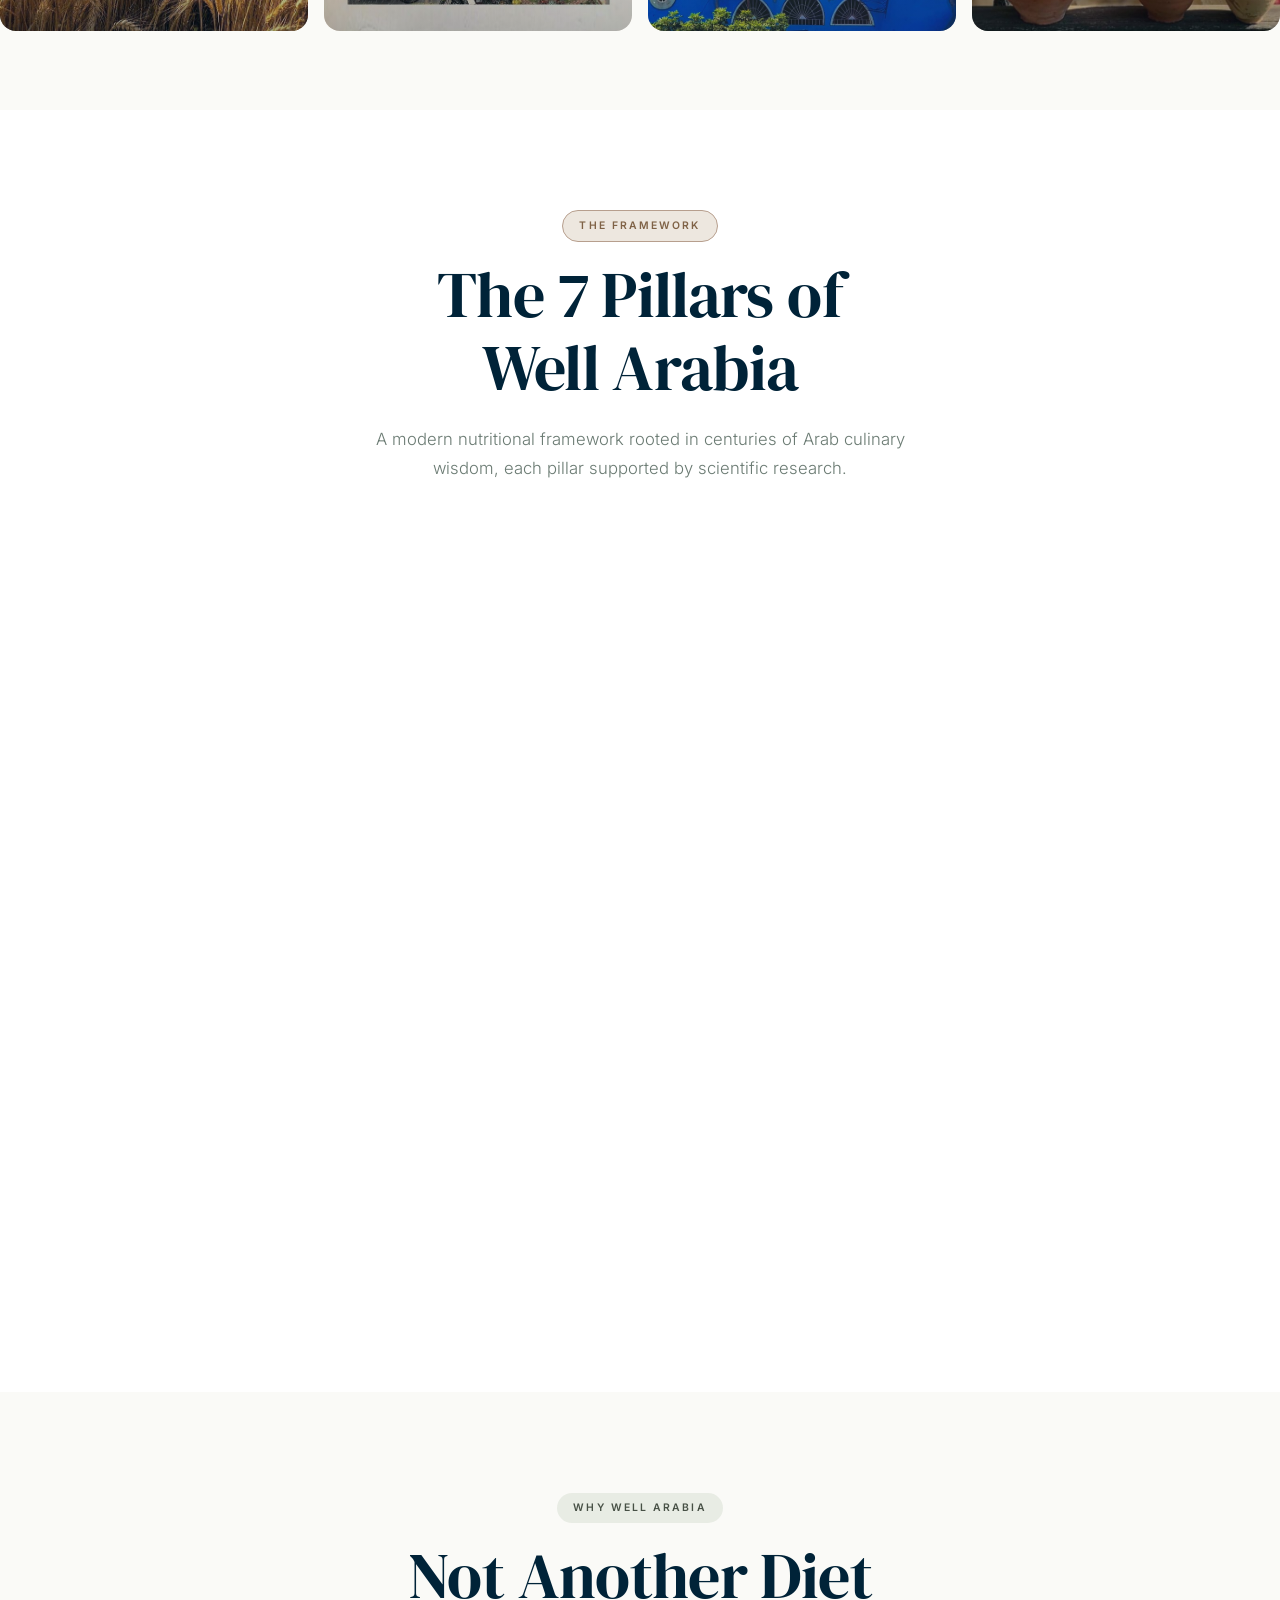
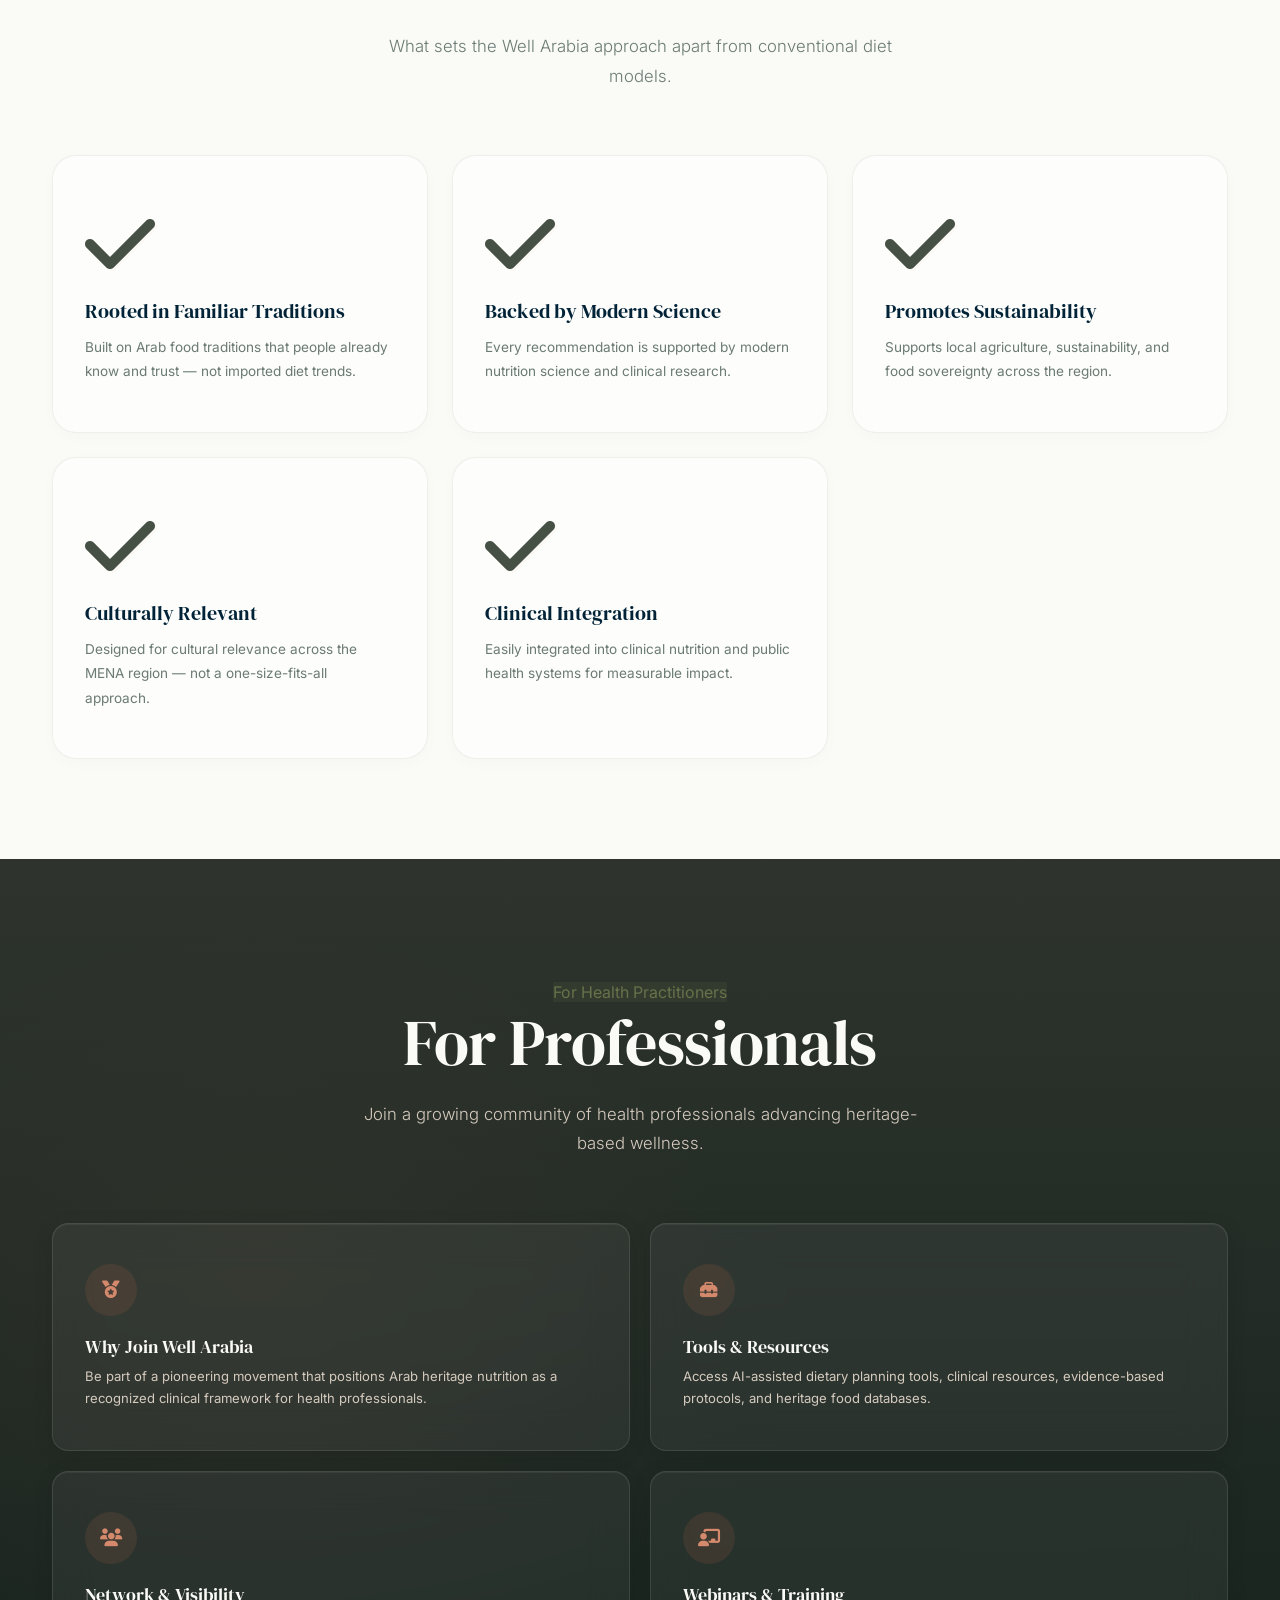
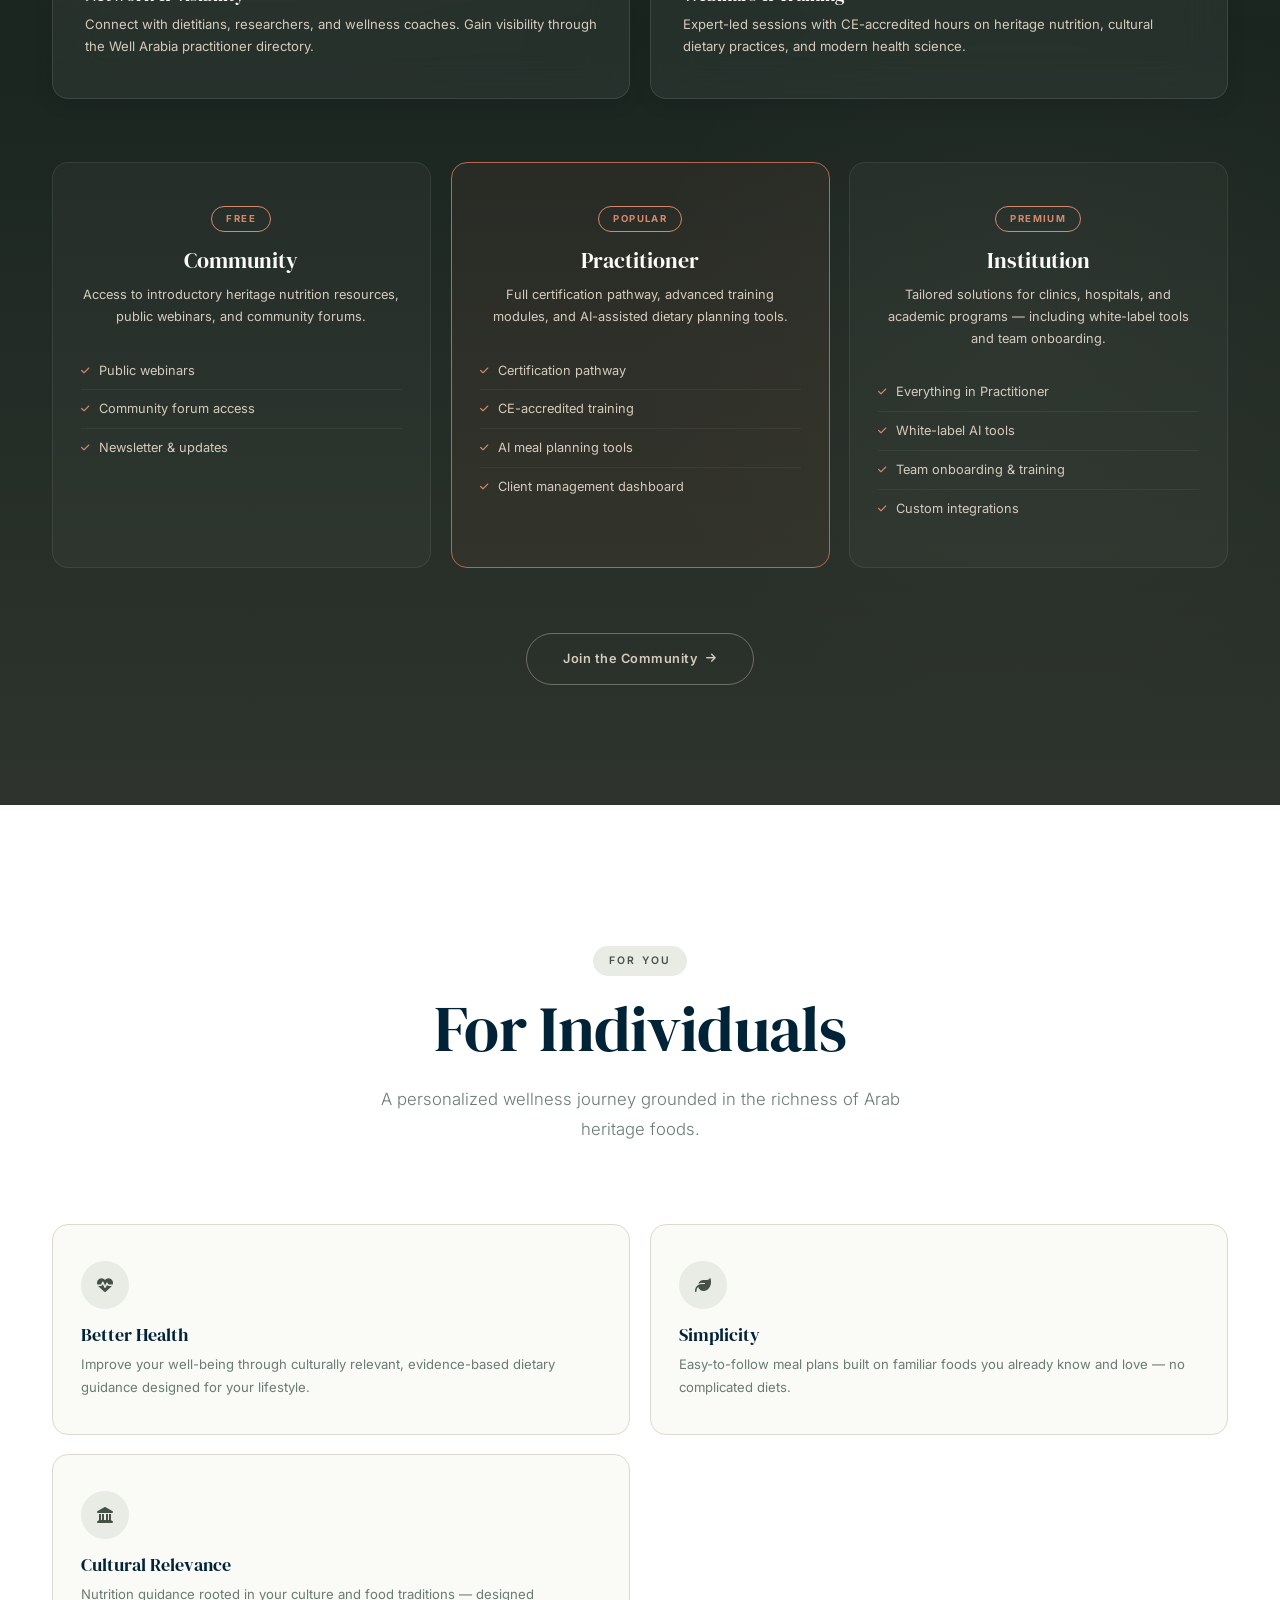
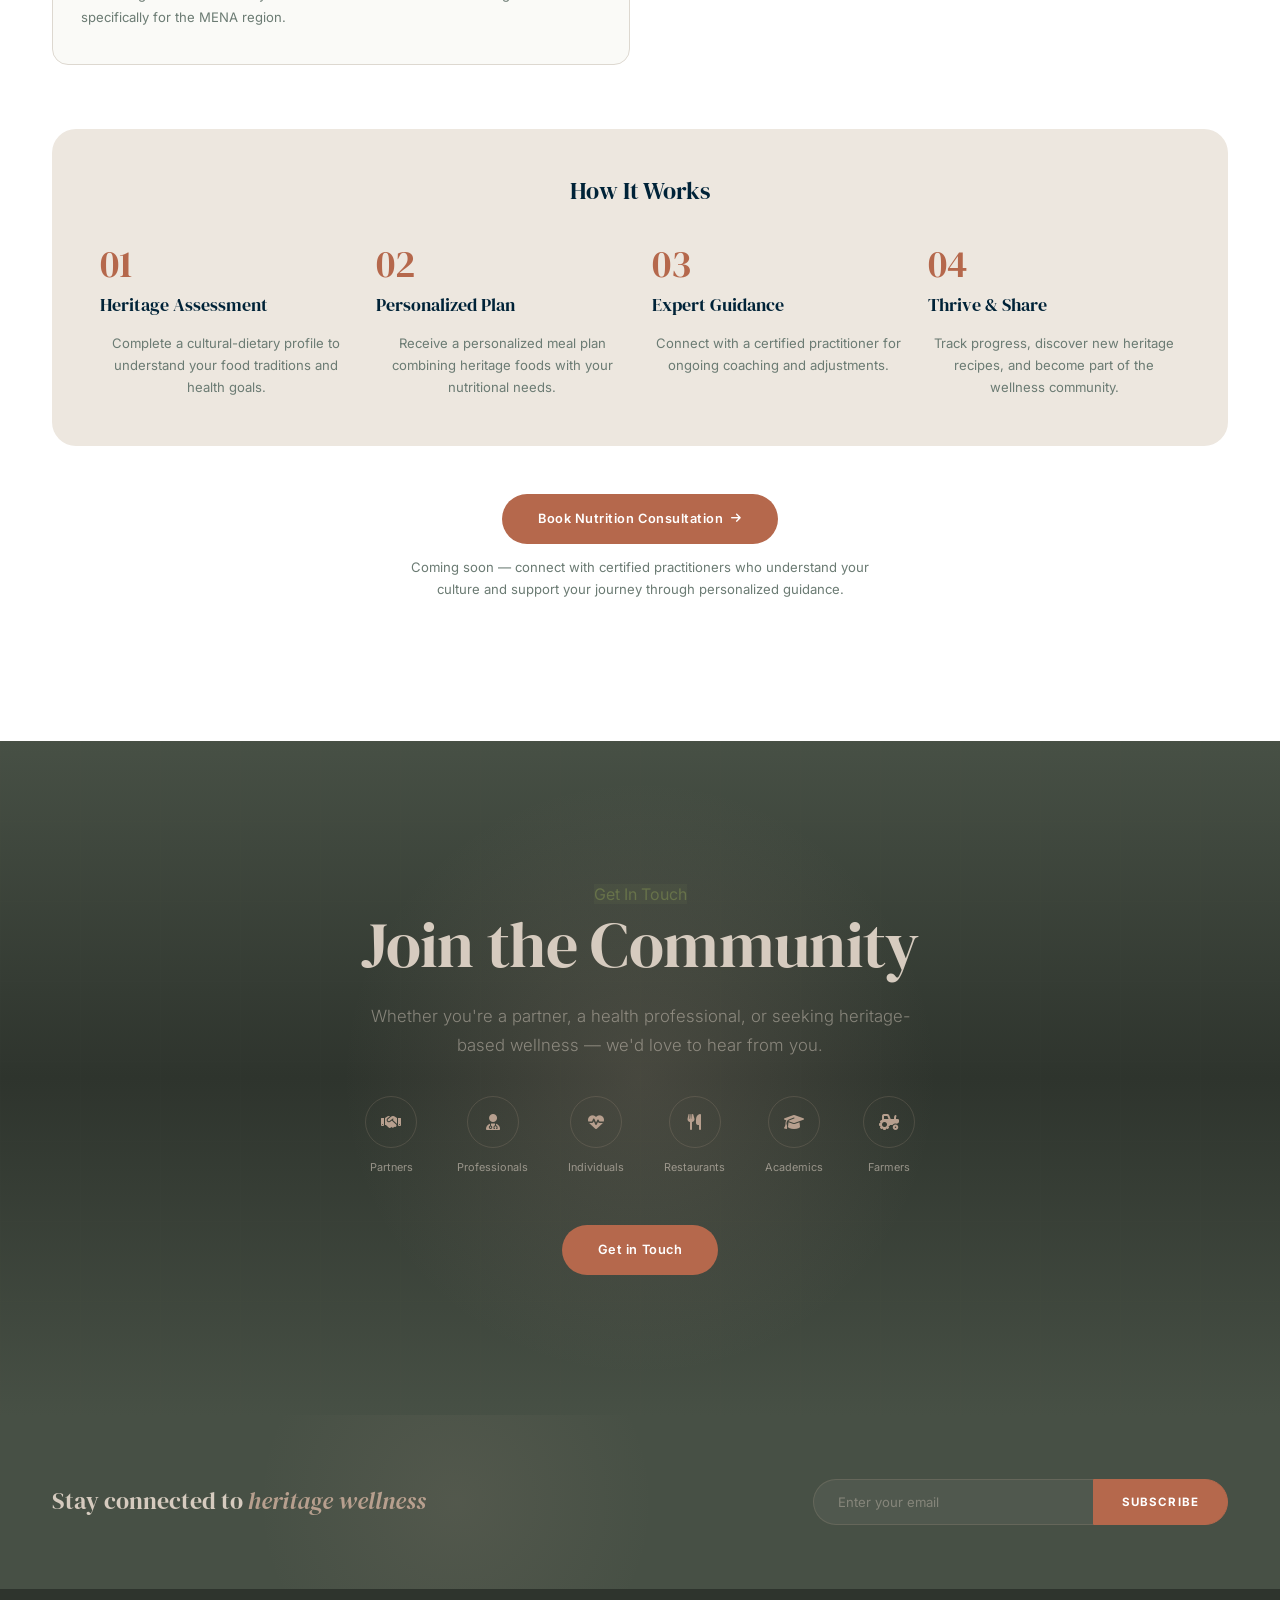
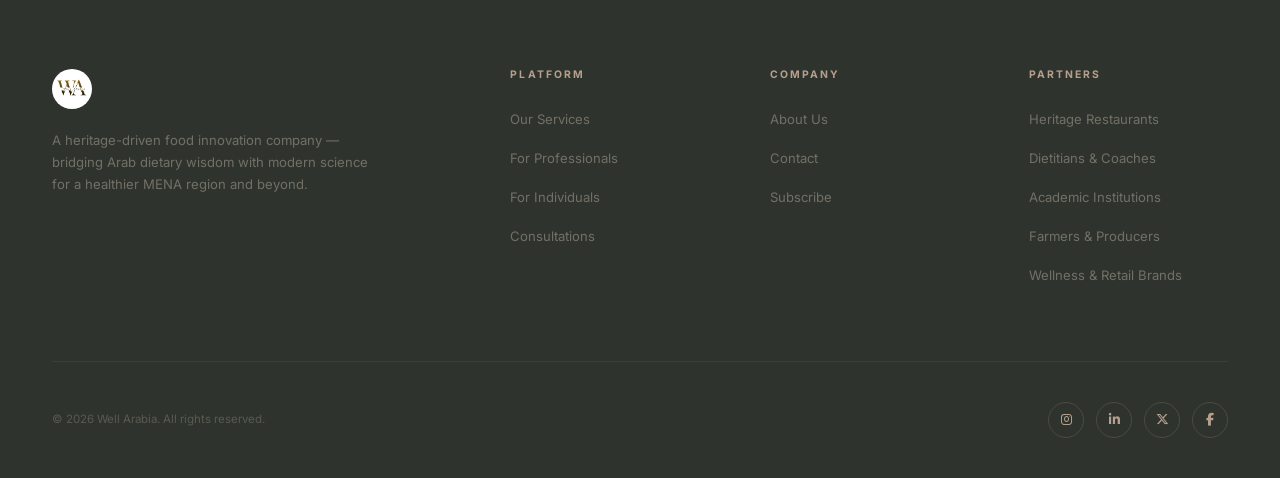
==== commit 2607630e: "content: major content revision across all pages - Updated hero paragraph with new Well Arabia descr" ====
--- a/index.html
+++ b/index.html
@@ -102,7 +102,7 @@
                     <span class="line">Feel Well.</span>
                     <span class="line"><span class="accent">Live Well.</span></span>
                 </h1>
-                <p class="hero__desc">A holistic diet model rooted in Arab food philosophy — integrating heritage foods, seasonal eating, and holistic well-being with AI-powered personalization and modern nutritional science.</p>
+                <p class="hero__desc">WELL ARABIA is a heritage-driven food innovation company that bridges Arab dietary wisdom with modern science and AI. It introduces a culturally rooted, evidence-based nutrition model designed to support holistic health. WELL ARABIA offers curated, heritage-inspired meal plans, educational resources, and consultancy services for individuals, nutrition professionals, and food establishments, while promoting sustainable food systems and empowering local producers.</p>
                 <div class="hero__actions">
                     <a href="services.html" class="btn btn--terra btn-magnetic">Explore Our Services <i class="fas fa-arrow-right" style="font-size:0.7rem"></i></a>
                     <a href="contact.html" class="btn btn--outline">Stay Connected</a>
@@ -150,102 +150,367 @@
         </div>
     </div>
 
-    <!-- ═══════════ BENTO OVERVIEW ═══════════ -->
-    <div class="bento page-transition">
-        <div class="container">
-            <div class="bento__header reveal">
-                <span class="tag">Discover Well Arabia</span>
-                <h2 class="section-title">Everything You Need to Know</h2>
-                <p class="section-desc" style="margin:0 auto">A heritage-driven wellness ecosystem — from consultations and education to heritage products and AI-powered nutrition.</p>
-            </div>
-
-            <div class="bento__grid">
-                <!-- Row 1: About (wide) + Image (narrow) -->
-                <div class="bento__card bento__card--wide bento__card--glass tilt-card reveal">
-                    <div class="bento__card-number">01</div>
-                    <div class="bento__card-icon"><i class="fas fa-landmark"></i></div>
-                    <h3 class="bento__card-title">Where Heritage Meets Wellness</h3>
-                    <p class="bento__card-desc">Well Arabia bridges Arab dietary wisdom with modern science and AI — introducing a culturally rooted, evidence-based nutrition model designed to support holistic health across the MENA region and beyond.</p>
-                    <a href="about.html" class="bento__card-link">Learn Our Story <i class="fas fa-arrow-right" style="font-size:0.65rem"></i></a>
-                </div>
-                <div class="bento__card bento__card--narrow bento__card--image reveal reveal-d1">
-                    <img src="images/page4_img5_1080x720.png" alt="Arab heritage cuisine">
-                    <div class="bento__card-overlay">
-                        <h3>Our Heritage</h3>
-                    </div>
-                </div>
-
-                <!-- Row 2: 3 service cards -->
-                <div class="bento__card bento__card--third bento__card--glass tilt-card reveal">
-                    <div class="bento__card-icon"><i class="fas fa-laptop-medical"></i></div>
-                    <h3 class="bento__card-title">Online Consultations</h3>
-                    <p class="bento__card-desc">Personalized nutrition consultations rooted in Arab food heritage, delivered by certified practitioners.</p>
-                    <a href="services.html" class="bento__card-link">Explore <i class="fas fa-arrow-right" style="font-size:0.65rem"></i></a>
-                </div>
-                <div class="bento__card bento__card--third bento__card--dark tilt-card reveal reveal-d1">
-                    <div class="bento__card-icon"><i class="fas fa-chalkboard-teacher"></i></div>
-                    <h3 class="bento__card-title">Trainings &amp; Webinars</h3>
-                    <p class="bento__card-desc">Expert-led sessions on heritage nutrition, cultural dietary practices, and modern health science.</p>
-                    <a href="services.html" class="bento__card-link" style="color:var(--sand)">Learn More <i class="fas fa-arrow-right" style="font-size:0.65rem"></i></a>
-                </div>
-                <div class="bento__card bento__card--third bento__card--glass tilt-card reveal reveal-d2">
-                    <div class="bento__card-icon"><i class="fas fa-box-open"></i></div>
-                    <h3 class="bento__card-title">Heritage Products</h3>
-                    <p class="bento__card-desc">Curated health food products developed with local farmers using traditional methods.</p>
-                    <a href="services.html" class="bento__card-link">Discover <i class="fas fa-arrow-right" style="font-size:0.65rem"></i></a>
-                </div>
-
-                <!-- Row 3: Image (narrow) + Mission (wide) -->
-                <div class="bento__card bento__card--narrow bento__card--image reveal">
-                    <img src="images/page5_img3_1080x682.png" alt="Traditional food">
-                    <div class="bento__card-overlay">
-                        <h3>Food as Medicine</h3>
-                    </div>
-                </div>
-                <div class="bento__card bento__card--wide bento__card--terra tilt-card reveal reveal-d1">
-                    <div class="bento__card-number" style="color:rgba(255,255,255,0.1)">02</div>
-                    <h3 class="bento__card-title">Our Mission</h3>
-                    <p class="bento__card-desc">To connect Arab food traditions with modern health science, promoting wellness, sustainability, and cultural identity — for communities in the MENA region and beyond.</p>
-                    <a href="about.html" class="bento__card-link" style="color:rgba(255,255,255,0.8)">Read More <i class="fas fa-arrow-right" style="font-size:0.65rem"></i></a>
-                </div>
-
-                <!-- Row 4: Half + Half -->
-                <div class="bento__card bento__card--half bento__card--glass tilt-card reveal">
-                    <div class="bento__card-number">03</div>
-                    <div class="bento__card-icon"><i class="fas fa-user-doctor"></i></div>
-                    <h3 class="bento__card-title">For Professionals</h3>
-                    <p class="bento__card-desc">Heritage-based clinical resources, AI-assisted tools, certification pathways, and a growing professional network for dietitians and wellness coaches.</p>
-                    <a href="services.html#professionals" class="bento__card-link">Join the Network <i class="fas fa-arrow-right" style="font-size:0.65rem"></i></a>
-                </div>
-                <div class="bento__card bento__card--half bento__card--glass tilt-card reveal reveal-d1">
-                    <div class="bento__card-number">04</div>
-                    <div class="bento__card-icon"><i class="fas fa-heart-pulse"></i></div>
-                    <h3 class="bento__card-title">For Individuals</h3>
-                    <p class="bento__card-desc">Culturally relevant dietary guidance, AI-powered personalized meal plans, heritage recipe library, and 1-on-1 coaching with certified practitioners.</p>
-                    <a href="services.html#individuals" class="bento__card-link">Start Your Journey <i class="fas fa-arrow-right" style="font-size:0.65rem"></i></a>
-                </div>
-            </div>
-        </div>
-    </div>
-
-    <!-- ═══════════ PARTNER CTA ═══════════ -->
+    <!-- ═══════════ MISSION & VISION ═══════════ -->
+    <div class="mission page-transition">
+        <div class="mission__bg-pattern"></div>
+        <div class="container">
+            <div class="mission__grid">
+                <div class="mission__card reveal tilt-card">
+                    <div class="mission__card-tag">Our Mission</div>
+                    <p class="mission__card-text">To connect Arab food traditions with modern health science, promoting wellness, sustainability, and cultural identity.</p>
+                </div>
+                <div class="mission__card reveal reveal-d2 tilt-card">
+                    <div class="mission__card-tag">Our Vision</div>
+                    <p class="mission__card-text">To position Arab food heritage as a globally recognized model for health, sustainability, and well-being.</p>
+                </div>
+            </div>
+        </div>
+    </div>
+
+    <!-- ═══════════ HERITAGE GALLERY ═══════════ -->
+    <div class="heritage-gallery">
+        <div class="container">
+            <div class="heritage-gallery__header reveal">
+                <span class="tag--sand">Our Heritage</span>
+                <h2 class="section-title">Where Heritage Meets Wellness</h2>
+                <p class="section-desc" style="margin:0 auto;">Celebrating wellness, positivity, and healthy living through vibrant visuals rooted in Arab culture and nature.</p>
+            </div>
+        </div>
+        <div class="heritage-gallery__grid reveal">
+            <div class="heritage-gallery__item">
+                <img src="images/page4_img5_1080x720.png" alt="Heritage food preparation">
+            </div>
+            <div class="heritage-gallery__item">
+                <img src="images/page5_img3_1080x682.png" alt="Traditional Arab food">
+            </div>
+            <div class="heritage-gallery__item">
+                <img src="images/page13_img1_663x1180.png" alt="Heritage cuisine">
+            </div>
+            <div class="heritage-gallery__item">
+                <img src="images/page7_img4_720x1280.png" alt="Cedar landscapes">
+            </div>
+            <div class="heritage-gallery__item">
+                <img src="images/page8_img3_663x1178.png" alt="Mediterranean lifestyle">
+            </div>
+            <div class="heritage-gallery__item">
+                <img src="images/page9_img3_720x960.png" alt="Heritage villages">
+            </div>
+            <div class="heritage-gallery__item">
+                <img src="images/page10_img3_756x921.png" alt="Terracotta traditions">
+            </div>
+        </div>
+    </div>
+
+    <!-- ═══════════ OUR SERVICES ═══════════ -->
+    <section class="services page-transition" id="services">
+        <div class="container">
+            <div class="services__header reveal">
+                <span class="tag">What We Offer</span>
+                <h2 class="section-title">Our Services</h2>
+                <p class="section-desc" style="margin:0 auto">Heritage-inspired health solutions — powered by science, culture, and innovation.</p>
+            </div>
+
+            <div class="srv-pillars stagger-children">
+                <div class="srv-pillar reveal tilt-card">
+                    <div class="srv-pillar__icon"><i class="fas fa-laptop-medical"></i></div>
+                    <h3 class="srv-pillar__title">Dietary Online<br>Consultations</h3>
+                    <p class="srv-pillar__desc">One-on-one dietary consultations rooted in Arab food philosophy. Certified practitioners combine heritage knowledge with evidence-based nutritional science for personalized guidance.</p>
+                    <div class="srv-pillar__features">
+                        <span><i class="fas fa-check-circle"></i> Heritage-based meal plans</span>
+                        <span><i class="fas fa-check-circle"></i> Personalized nutrition</span>
+                        <span><i class="fas fa-check-circle"></i> Online delivery</span>
+                    </div>
+                </div>
+                <div class="srv-pillar reveal reveal-d1 tilt-card">
+                    <div class="srv-pillar__icon"><i class="fas fa-chalkboard-teacher"></i></div>
+                    <h3 class="srv-pillar__title">Trainings &amp;<br>Webinars</h3>
+                    <p class="srv-pillar__desc">Expert-led education on heritage nutrition, holistic dietary practices, and cultural food systems. Designed for both professionals and health-conscious individuals.</p>
+                    <div class="srv-pillar__features">
+                        <span><i class="fas fa-check-circle"></i> Professional certifications</span>
+                        <span><i class="fas fa-check-circle"></i> Accredited CE hours</span>
+                        <span><i class="fas fa-check-circle"></i> Interactive workshops</span>
+                    </div>
+                </div>
+                <div class="srv-pillar reveal reveal-d2 tilt-card">
+                    <div class="srv-pillar__icon"><i class="fas fa-box-open"></i></div>
+                    <h3 class="srv-pillar__title">Heritage<br>Products</h3>
+                    <p class="srv-pillar__desc">Curated, health-conscious products developed with local farmers and producers using traditional methods — from spice blends and olive oils to seasonal boxes.</p>
+                    <div class="srv-pillar__features">
+                        <span><i class="fas fa-check-circle"></i> Locally sourced ingredients</span>
+                        <span><i class="fas fa-check-circle"></i> Seasonal curated boxes</span>
+                        <span><i class="fas fa-check-circle"></i> Direct-from-farmer supply</span>
+                    </div>
+                </div>
+                <div class="srv-pillar reveal reveal-d3 tilt-card">
+                    <div class="srv-pillar__icon"><i class="fas fa-handshake"></i></div>
+                    <h3 class="srv-pillar__title">Consultancy &amp;<br>Advisory</h3>
+                    <p class="srv-pillar__desc">Strategic consultancy for food establishments, health organizations, and public institutions integrating heritage nutrition into their programs and offerings.</p>
+                    <div class="srv-pillar__features">
+                        <span><i class="fas fa-check-circle"></i> Institutional advisory</span>
+                        <span><i class="fas fa-check-circle"></i> Menu development</span>
+                        <span><i class="fas fa-check-circle"></i> Policy guidance</span>
+                    </div>
+                </div>
+            </div>
+        </div>
+    </section>
+
+    <!-- ═══════════ GALLERY ROW ═══════════ -->
+    <div class="gallery-row reveal">
+        <div class="gallery-row__item"><img src="images/page13_img2_663x1178.png" alt="Heritage food"></div>
+        <div class="gallery-row__item"><img src="images/page7_img3_745x913.png" alt="Arab landscape"></div>
+        <div class="gallery-row__item"><img src="images/page8_img2_756x945.png" alt="Traditional ingredients"></div>
+        <div class="gallery-row__item"><img src="images/page10_img2_736x875.png" alt="Wellness lifestyle"></div>
+    </div>
+
+    <!-- ═══════════ 7 PILLARS OF THE WELL ARABIA DIET ═══════════ -->
+    <section class="pillars7" id="pillars">
+        <div class="container">
+            <div class="pillars7__header reveal">
+                <span class="tag--sand">The Framework</span>
+                <h2 class="section-title">The 7 Pillars of<br>Well Arabia</h2>
+                <p class="section-desc" style="margin:0 auto">A modern nutritional framework rooted in centuries of Arab culinary wisdom, each pillar supported by scientific research.</p>
+            </div>
+
+            <div class="pillars7__grid stagger-children">
+                <div class="p7card reveal tilt-card" style="--i:0">
+                    <div class="p7card__num">1</div>
+                    <h3 class="p7card__title">Heritage Foods</h3>
+                    <p class="p7card__desc">Rediscovering traditional ingredients like dates, olive oil, fermented dairy, and ancient grains for optimal nutrition.</p>
+                </div>
+                <div class="p7card reveal tilt-card" style="--i:1">
+                    <div class="p7card__num">2</div>
+                    <h3 class="p7card__title">Seasonal Eating</h3>
+                    <p class="p7card__desc">Aligning nutrition with natural cycles, sourcing local produce at peak nutritional value.</p>
+                </div>
+                <div class="p7card reveal tilt-card" style="--i:2">
+                    <div class="p7card__num">3</div>
+                    <h3 class="p7card__title">Holistic Balance</h3>
+                    <p class="p7card__desc">Combining physical, mental, and spiritual wellness through balanced dietary practices.</p>
+                </div>
+                <div class="p7card reveal tilt-card" style="--i:3">
+                    <div class="p7card__num">4</div>
+                    <h3 class="p7card__title">Communal Dining</h3>
+                    <p class="p7card__desc">Embracing the social dimensions of food — family meals, shared plates, and food as connection.</p>
+                </div>
+                <div class="p7card reveal tilt-card" style="--i:4">
+                    <div class="p7card__num">5</div>
+                    <h3 class="p7card__title">Mindful Nutrition</h3>
+                    <p class="p7card__desc">Moderation, gratitude, and intentional eating inspired by cultural wisdom and traditional dietary guidance.</p>
+                </div>
+                <div class="p7card reveal tilt-card" style="--i:5">
+                    <div class="p7card__num">6</div>
+                    <h3 class="p7card__title">Sustainable Sourcing</h3>
+                    <p class="p7card__desc">Supporting local agriculture, reducing food waste, and promoting sustainable supply chains.</p>
+                </div>
+                <div class="p7card reveal tilt-card" style="--i:6">
+                    <div class="p7card__num">7</div>
+                    <h3 class="p7card__title">Science-Backed</h3>
+                    <p class="p7card__desc">Every recommendation is validated through modern nutritional science and clinical evidence.</p>
+                </div>
+            </div>
+        </div>
+    </section>
+
+    <!-- ═══════════ NOT ANOTHER DIET — WHAT MAKES IT DIFFERENT ═══════════ -->
+    <section class="difference">
+        <div class="container">
+            <div class="difference__header reveal">
+                <span class="tag">Why Well Arabia</span>
+                <h2 class="section-title">Not Another Diet</h2>
+                <p class="section-desc" style="margin:0 auto">What sets the Well Arabia approach apart from conventional diet models.</p>
+            </div>
+            <div class="difference__grid">
+                <div class="diff-item reveal tilt-card">
+                    <div class="diff-item__num"><i class="fas fa-check" style="color:var(--cedar)"></i></div>
+                    <h3 class="diff-item__title">Rooted in Familiar Traditions</h3>
+                    <p class="diff-item__desc">Built on Arab food traditions that people already know and trust — not imported diet trends.</p>
+                </div>
+                <div class="diff-item reveal reveal-d1 tilt-card">
+                    <div class="diff-item__num"><i class="fas fa-check" style="color:var(--cedar)"></i></div>
+                    <h3 class="diff-item__title">Backed by Modern Science</h3>
+                    <p class="diff-item__desc">Every recommendation is supported by modern nutrition science and clinical research.</p>
+                </div>
+                <div class="diff-item reveal reveal-d2 tilt-card">
+                    <div class="diff-item__num"><i class="fas fa-check" style="color:var(--cedar)"></i></div>
+                    <h3 class="diff-item__title">Promotes Sustainability</h3>
+                    <p class="diff-item__desc">Supports local agriculture, sustainability, and food sovereignty across the region.</p>
+                </div>
+                <div class="diff-item reveal tilt-card">
+                    <div class="diff-item__num"><i class="fas fa-check" style="color:var(--cedar)"></i></div>
+                    <h3 class="diff-item__title">Culturally Relevant</h3>
+                    <p class="diff-item__desc">Designed for cultural relevance across the MENA region — not a one-size-fits-all approach.</p>
+                </div>
+                <div class="diff-item reveal reveal-d1 tilt-card">
+                    <div class="diff-item__num"><i class="fas fa-check" style="color:var(--cedar)"></i></div>
+                    <h3 class="diff-item__title">Clinical Integration</h3>
+                    <p class="diff-item__desc">Easily integrated into clinical nutrition and public health systems for measurable impact.</p>
+                </div>
+            </div>
+        </div>
+    </section>
+
+    <!-- ═══════════ FOR PROFESSIONALS ═══════════ -->
+    <section class="professionals" id="professionals">
+        <div class="container">
+            <div class="professionals__header reveal">
+                <span class="tag--dark">For Health Practitioners</span>
+                <h2 class="section-title" style="color:var(--bg-main)">For Professionals</h2>
+                <p class="section-desc" style="color:var(--sand-light);margin:0 auto">Join a growing community of health professionals advancing heritage-based wellness.</p>
+            </div>
+
+            <div class="pro-bento">
+                <div class="pro-card reveal tilt-card">
+                    <div class="pro-card__icon"><i class="fas fa-medal"></i></div>
+                    <h3 class="pro-card__title">Why Join Well Arabia</h3>
+                    <p class="pro-card__desc">Be part of a pioneering movement that positions Arab heritage nutrition as a recognized clinical framework for health professionals.</p>
+                </div>
+                <div class="pro-card reveal reveal-d1 tilt-card">
+                    <div class="pro-card__icon"><i class="fas fa-toolbox"></i></div>
+                    <h3 class="pro-card__title">Tools &amp; Resources</h3>
+                    <p class="pro-card__desc">Access AI-assisted dietary planning tools, clinical resources, evidence-based protocols, and heritage food databases.</p>
+                </div>
+                <div class="pro-card reveal reveal-d2 tilt-card">
+                    <div class="pro-card__icon"><i class="fas fa-users"></i></div>
+                    <h3 class="pro-card__title">Network &amp; Visibility</h3>
+                    <p class="pro-card__desc">Connect with dietitians, researchers, and wellness coaches. Gain visibility through the Well Arabia practitioner directory.</p>
+                </div>
+                <div class="pro-card reveal reveal-d3 tilt-card">
+                    <div class="pro-card__icon"><i class="fas fa-chalkboard-teacher"></i></div>
+                    <h3 class="pro-card__title">Webinars &amp; Training</h3>
+                    <p class="pro-card__desc">Expert-led sessions with CE-accredited hours on heritage nutrition, cultural dietary practices, and modern health science.</p>
+                </div>
+            </div>
+
+            <!-- Membership Categories -->
+            <div class="tier-grid">
+                <div class="tier-card reveal tilt-card">
+                    <div class="tier-card__tag">Free</div>
+                    <h3 class="tier-card__title">Community</h3>
+                    <p class="tier-card__desc">Access to introductory heritage nutrition resources, public webinars, and community forums.</p>
+                    <ul class="tier-card__list">
+                        <li><i class="fas fa-check"></i> Public webinars</li>
+                        <li><i class="fas fa-check"></i> Community forum access</li>
+                        <li><i class="fas fa-check"></i> Newsletter &amp; updates</li>
+                    </ul>
+                </div>
+                <div class="tier-card tier-card--featured reveal reveal-d1 tilt-card">
+                    <div class="tier-card__tag">Popular</div>
+                    <h3 class="tier-card__title">Practitioner</h3>
+                    <p class="tier-card__desc">Full certification pathway, advanced training modules, and AI-assisted dietary planning tools.</p>
+                    <ul class="tier-card__list">
+                        <li><i class="fas fa-check"></i> Certification pathway</li>
+                        <li><i class="fas fa-check"></i> CE-accredited training</li>
+                        <li><i class="fas fa-check"></i> AI meal planning tools</li>
+                        <li><i class="fas fa-check"></i> Client management dashboard</li>
+                    </ul>
+                </div>
+                <div class="tier-card reveal reveal-d2 tilt-card">
+                    <div class="tier-card__tag">Premium</div>
+                    <h3 class="tier-card__title">Institution</h3>
+                    <p class="tier-card__desc">Tailored solutions for clinics, hospitals, and academic programs — including white-label tools and team onboarding.</p>
+                    <ul class="tier-card__list">
+                        <li><i class="fas fa-check"></i> Everything in Practitioner</li>
+                        <li><i class="fas fa-check"></i> White-label AI tools</li>
+                        <li><i class="fas fa-check"></i> Team onboarding &amp; training</li>
+                        <li><i class="fas fa-check"></i> Custom integrations</li>
+                    </ul>
+                </div>
+            </div>
+
+            <div style="text-align:center;margin-top:48px" class="reveal">
+                <a href="contact.html" class="btn btn--outline-light btn-magnetic">Join the Community <i class="fas fa-arrow-right" style="font-size:0.7rem"></i></a>
+            </div>
+        </div>
+    </section>
+
+    <!-- ═══════════ FOR INDIVIDUALS ═══════════ -->
+    <section class="individuals" id="individuals">
+        <div class="container">
+            <div class="individuals__header reveal">
+                <span class="tag">For You</span>
+                <h2 class="section-title">For Individuals</h2>
+                <p class="section-desc" style="margin:0 auto">A personalized wellness journey grounded in the richness of Arab heritage foods.</p>
+            </div>
+
+            <div class="ind-gains stagger-children">
+                <div class="ind-gain reveal tilt-card" style="--i:0">
+                    <div class="ind-gain__icon"><i class="fas fa-heart-pulse"></i></div>
+                    <h3 class="ind-gain__title">Better Health</h3>
+                    <p class="ind-gain__desc">Improve your well-being through culturally relevant, evidence-based dietary guidance designed for your lifestyle.</p>
+                </div>
+                <div class="ind-gain reveal tilt-card" style="--i:1">
+                    <div class="ind-gain__icon"><i class="fas fa-leaf"></i></div>
+                    <h3 class="ind-gain__title">Simplicity</h3>
+                    <p class="ind-gain__desc">Easy-to-follow meal plans built on familiar foods you already know and love — no complicated diets.</p>
+                </div>
+                <div class="ind-gain reveal tilt-card" style="--i:2">
+                    <div class="ind-gain__icon"><i class="fas fa-landmark"></i></div>
+                    <h3 class="ind-gain__title">Cultural Relevance</h3>
+                    <p class="ind-gain__desc">Nutrition guidance rooted in your culture and food traditions — designed specifically for the MENA region.</p>
+                </div>
+            </div>
+
+            <!-- How It Works -->
+            <div class="steps reveal">
+                <h3 class="steps__title">How It Works</h3>
+                <div class="steps__grid stagger-children">
+                    <div class="step reveal" style="--i:0">
+                        <div class="step__num">01</div>
+                        <h4 class="step__title">Heritage Assessment</h4>
+                        <p class="step__desc">Complete a cultural-dietary profile to understand your food traditions and health goals.</p>
+                    </div>
+                    <div class="step reveal" style="--i:1">
+                        <div class="step__num">02</div>
+                        <h4 class="step__title">Personalized Plan</h4>
+                        <p class="step__desc">Receive a personalized meal plan combining heritage foods with your nutritional needs.</p>
+                    </div>
+                    <div class="step reveal" style="--i:2">
+                        <div class="step__num">03</div>
+                        <h4 class="step__title">Expert Guidance</h4>
+                        <p class="step__desc">Connect with a certified practitioner for ongoing coaching and adjustments.</p>
+                    </div>
+                    <div class="step reveal" style="--i:3">
+                        <div class="step__num">04</div>
+                        <h4 class="step__title">Thrive &amp; Share</h4>
+                        <p class="step__desc">Track progress, discover new heritage recipes, and become part of the wellness community.</p>
+                    </div>
+                </div>
+            </div>
+
+            <div style="text-align:center;margin-top:48px" class="reveal">
+                <a href="contact.html" class="btn btn--terra btn-magnetic">Book Nutrition Consultation <i class="fas fa-arrow-right" style="font-size:0.7rem"></i></a>
+                <p style="color:var(--text-mid);font-size:0.82rem;margin-top:12px;max-width:480px;margin-left:auto;margin-right:auto">Coming soon — connect with certified practitioners who understand your culture and support your journey through personalized guidance.</p>
+            </div>
+        </div>
+    </section>
+
+    <!-- ═══════════ JOIN THE COMMUNITY / GET IN TOUCH ═══════════ -->
     <div class="partner">
         <div class="partner__glow"></div>
         <div class="partner__content">
             <div class="container">
-                <span class="tag--dark">Partner With Us</span>
-                <h2 class="section-title">Join the Heritage<br>Wellness Movement</h2>
-                <p class="section-desc partner__desc">From heritage restaurants to research institutions — we're building an ecosystem rooted in tradition and powered by innovation.</p>
+                <span class="tag--dark">Get In Touch</span>
+                <h2 class="section-title">Join the Community</h2>
+                <p class="section-desc partner__desc">Whether you're a partner, a health professional, or seeking heritage-based wellness — we'd love to hear from you.</p>
                 <div class="partner__types">
+                    <div class="ptype">
+                        <div class="ptype__icon"><i class="fas fa-handshake"></i></div>
+                        <div class="ptype__label">Partners</div>
+                    </div>
+                    <div class="ptype">
+                        <div class="ptype__icon"><i class="fas fa-user-doctor"></i></div>
+                        <div class="ptype__label">Professionals</div>
+                    </div>
+                    <div class="ptype">
+                        <div class="ptype__icon"><i class="fas fa-heart-pulse"></i></div>
+                        <div class="ptype__label">Individuals</div>
+                    </div>
                     <div class="ptype">
                         <div class="ptype__icon"><i class="fas fa-utensils"></i></div>
                         <div class="ptype__label">Restaurants</div>
                     </div>
                     <div class="ptype">
-                        <div class="ptype__icon"><i class="fas fa-user-doctor"></i></div>
-                        <div class="ptype__label">Dietitians</div>
-                    </div>
-                    <div class="ptype">
                         <div class="ptype__icon"><i class="fas fa-graduation-cap"></i></div>
                         <div class="ptype__label">Academics</div>
                     </div>
@@ -253,16 +518,8 @@
                         <div class="ptype__icon"><i class="fas fa-tractor"></i></div>
                         <div class="ptype__label">Farmers</div>
                     </div>
-                    <div class="ptype">
-                        <div class="ptype__icon"><i class="fas fa-bag-shopping"></i></div>
-                        <div class="ptype__label">Retailers</div>
-                    </div>
-                    <div class="ptype">
-                        <div class="ptype__icon"><i class="fas fa-microchip"></i></div>
-                        <div class="ptype__label">Tech Partners</div>
-                    </div>
-                </div>
-                <a href="contact.html" class="btn btn--terra btn-magnetic">Become a Partner</a>
+                </div>
+                <a href="contact.html" class="btn btn--terra btn-magnetic">Get in Touch</a>
             </div>
         </div>
     </div>
@@ -287,7 +544,7 @@
             <div class="footer__top">
                 <div>
                     <img src="logo.jpeg" alt="Well Arabia" class="footer__logo">
-                    <p class="footer__brand-desc">The first holistic Arab heritage diet platform — bridging ancestral wisdom with modern science for a healthier MENA region and beyond.</p>
+                    <p class="footer__brand-desc">A heritage-driven food innovation company — bridging Arab dietary wisdom with modern science for a healthier MENA region and beyond.</p>
                 </div>
                 <div>
                     <h4 class="footer__heading">Platform</h4>
@@ -295,14 +552,13 @@
                         <li><a href="services.html">Our Services</a></li>
                         <li><a href="services.html#professionals">For Professionals</a></li>
                         <li><a href="services.html#individuals">For Individuals</a></li>
-                        <li><a href="services.html#consultations">Consultations</a></li>
+                        <li><a href="contact.html">Consultations</a></li>
                     </ul>
                 </div>
                 <div>
                     <h4 class="footer__heading">Company</h4>
                     <ul class="footer__links">
                         <li><a href="about.html">About Us</a></li>
-                        <li><a href="about.html#ecosystem">Ecosystem</a></li>
                         <li><a href="contact.html">Contact</a></li>
                         <li><a href="#newsletter">Subscribe</a></li>
                     </ul>
